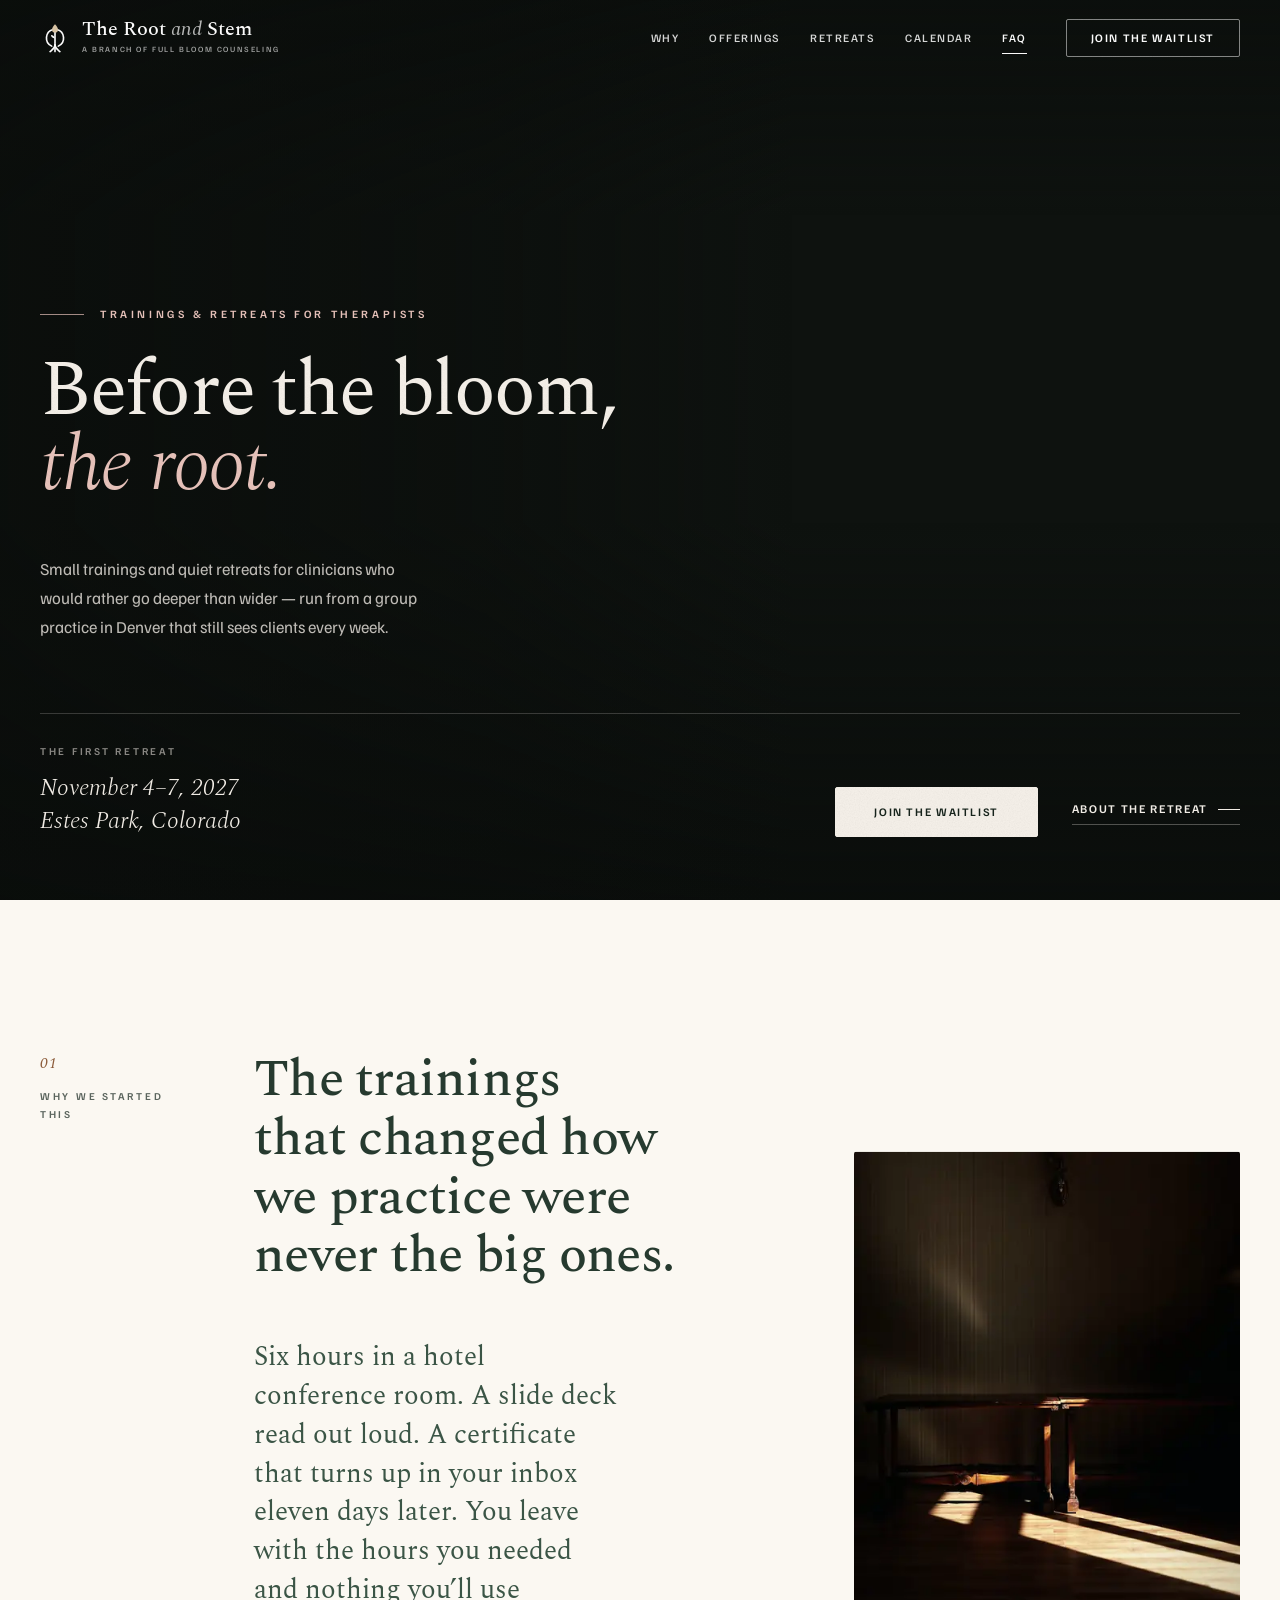
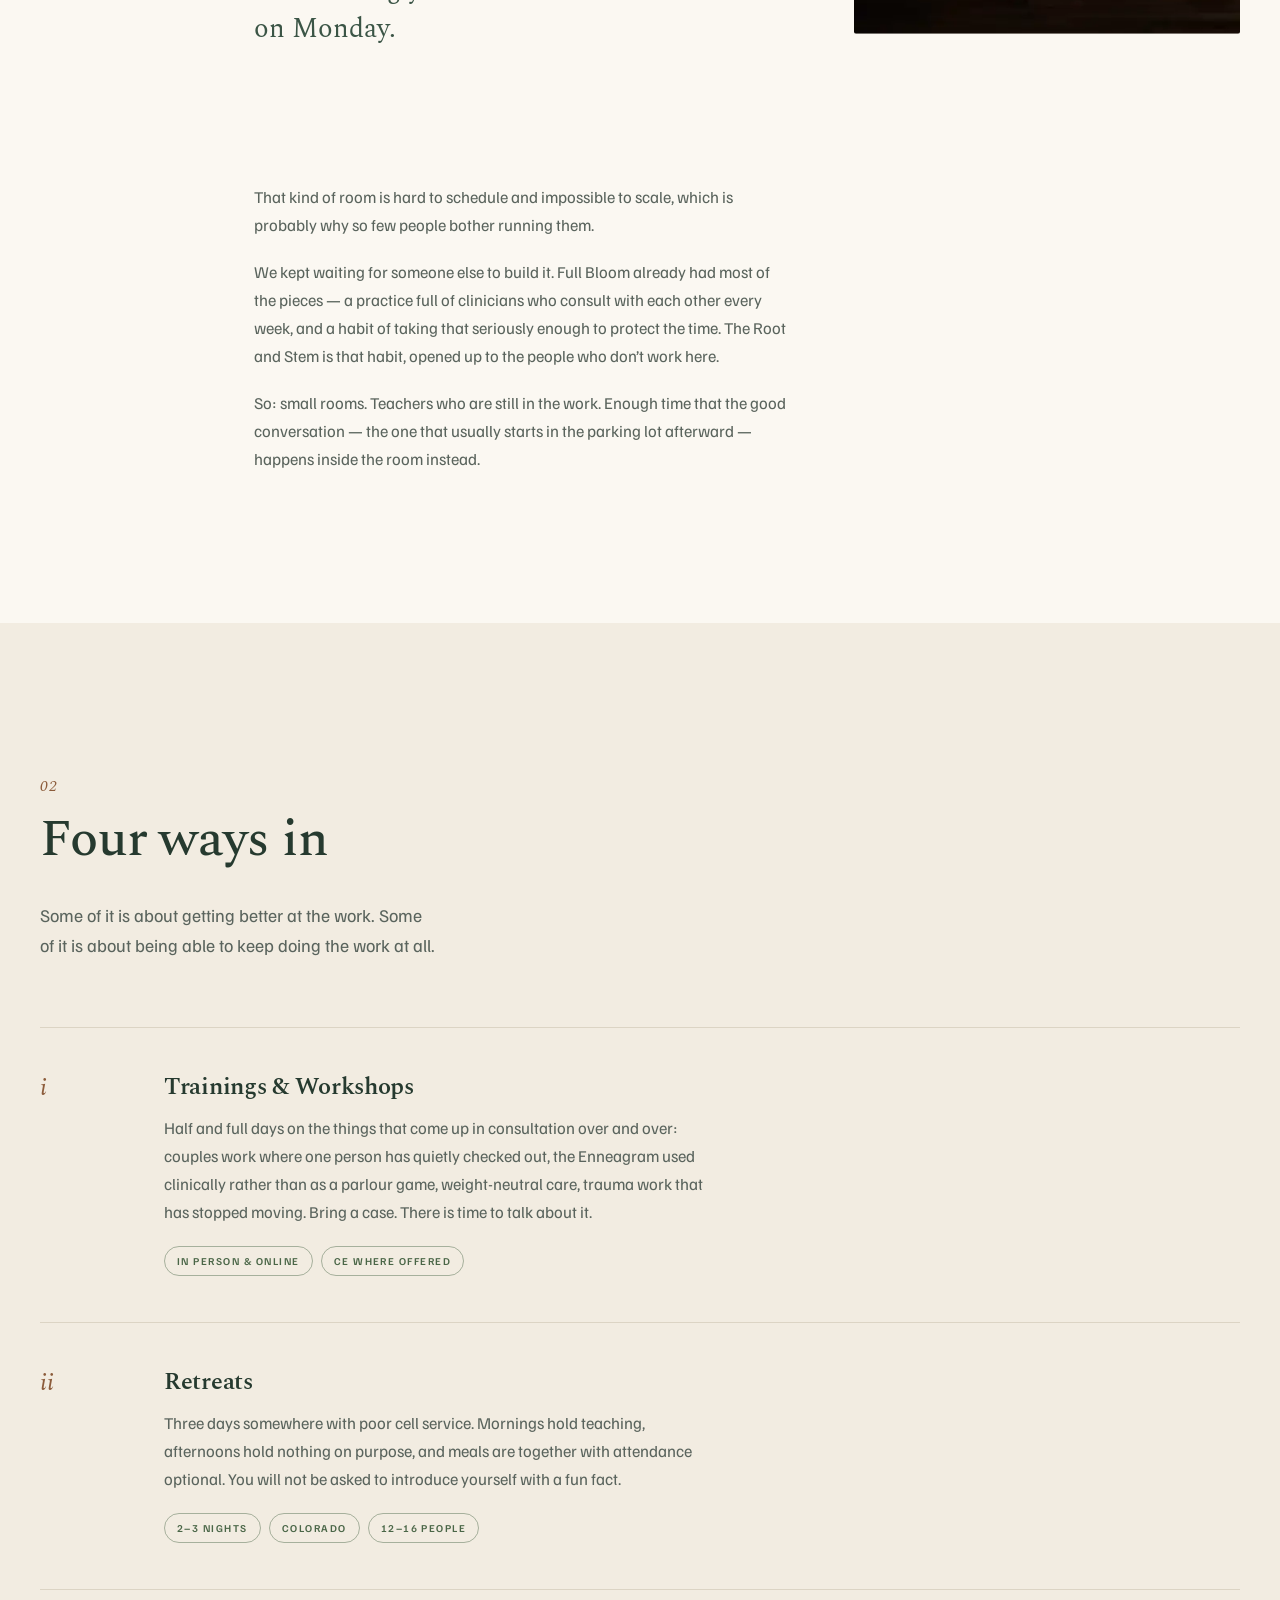
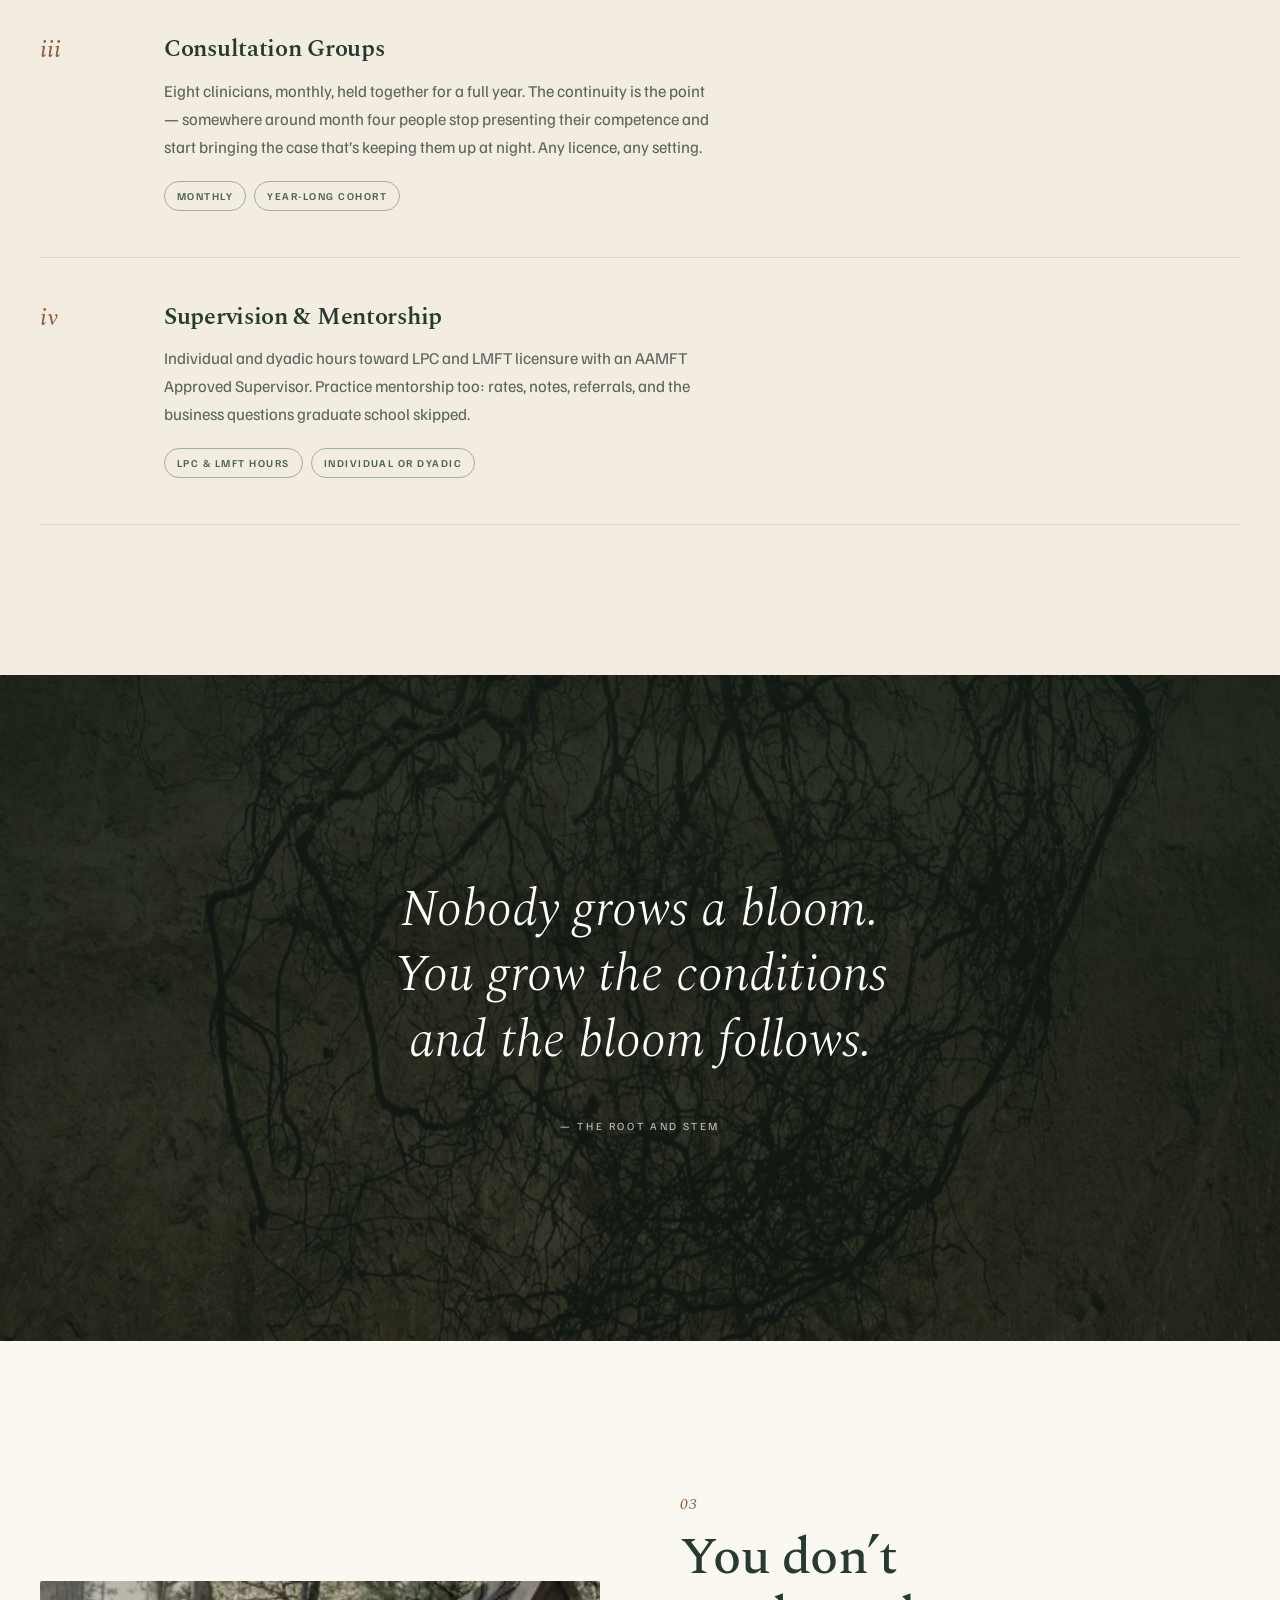
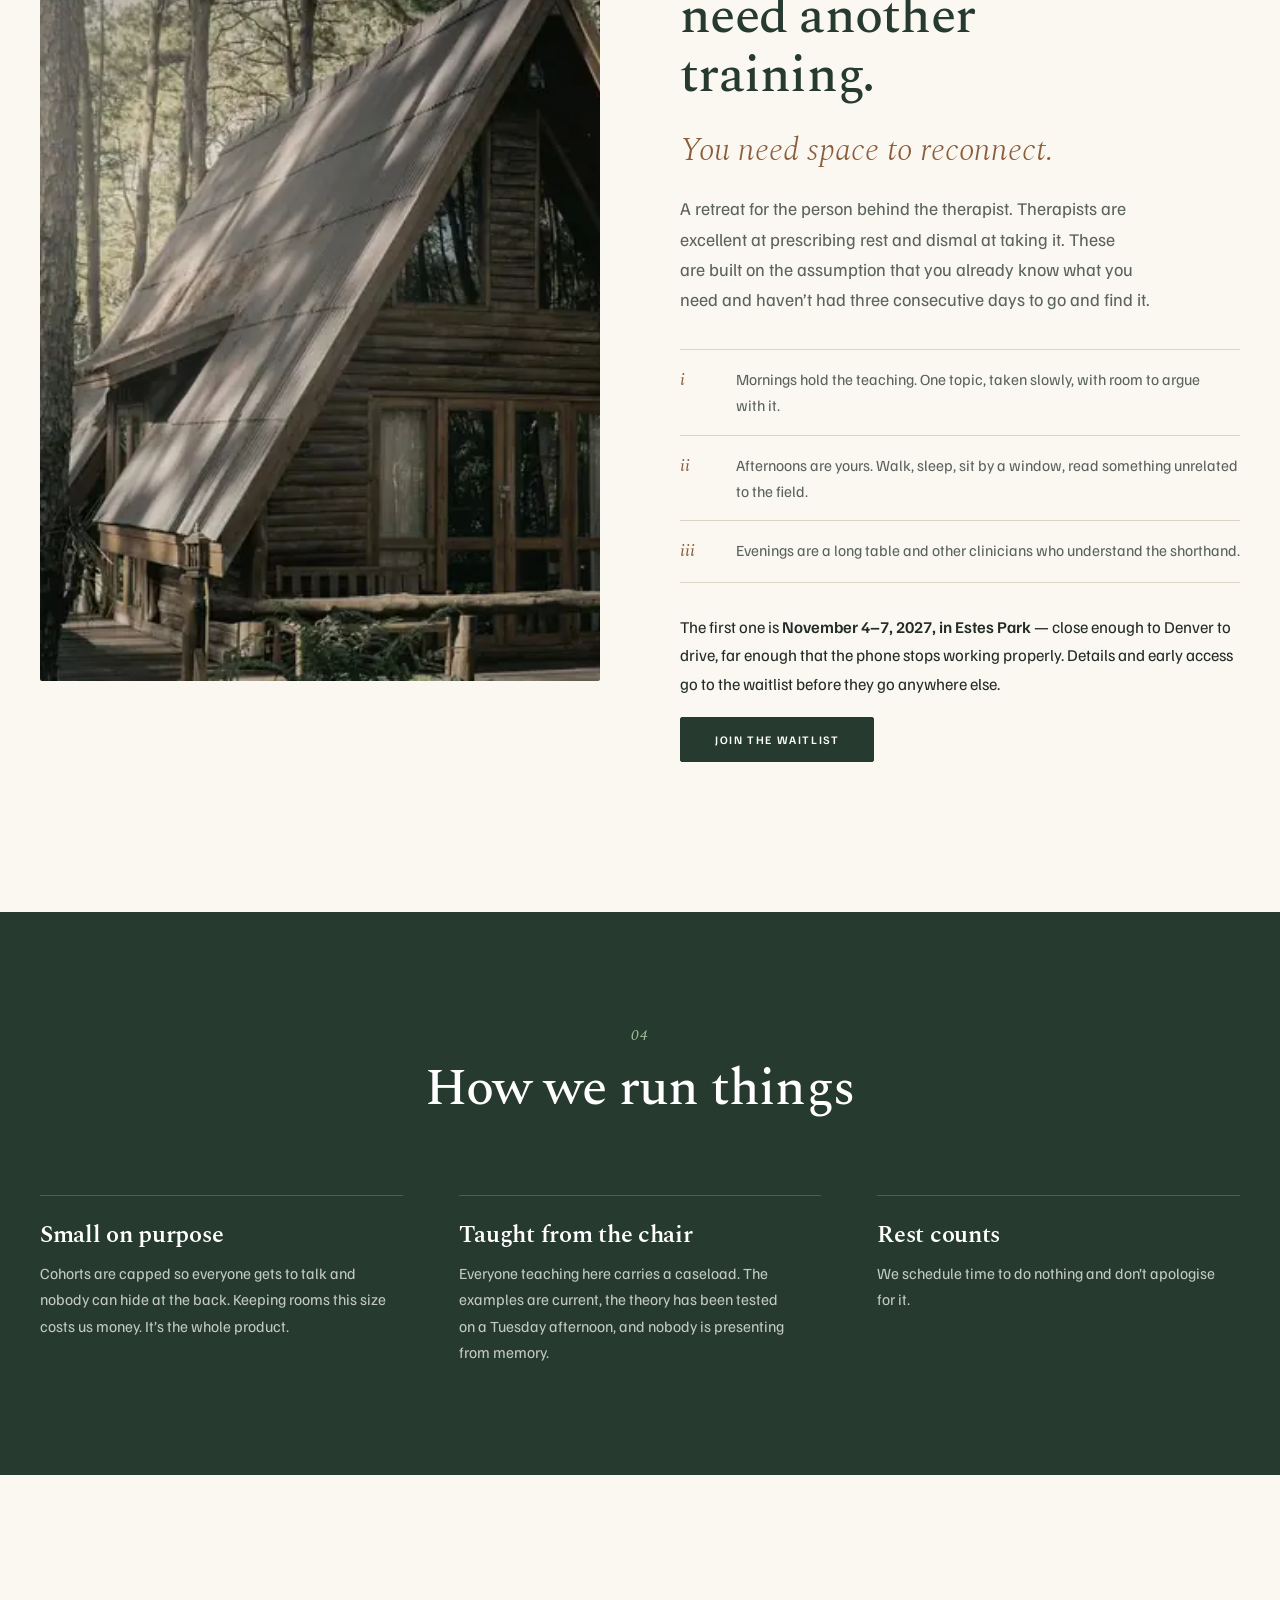
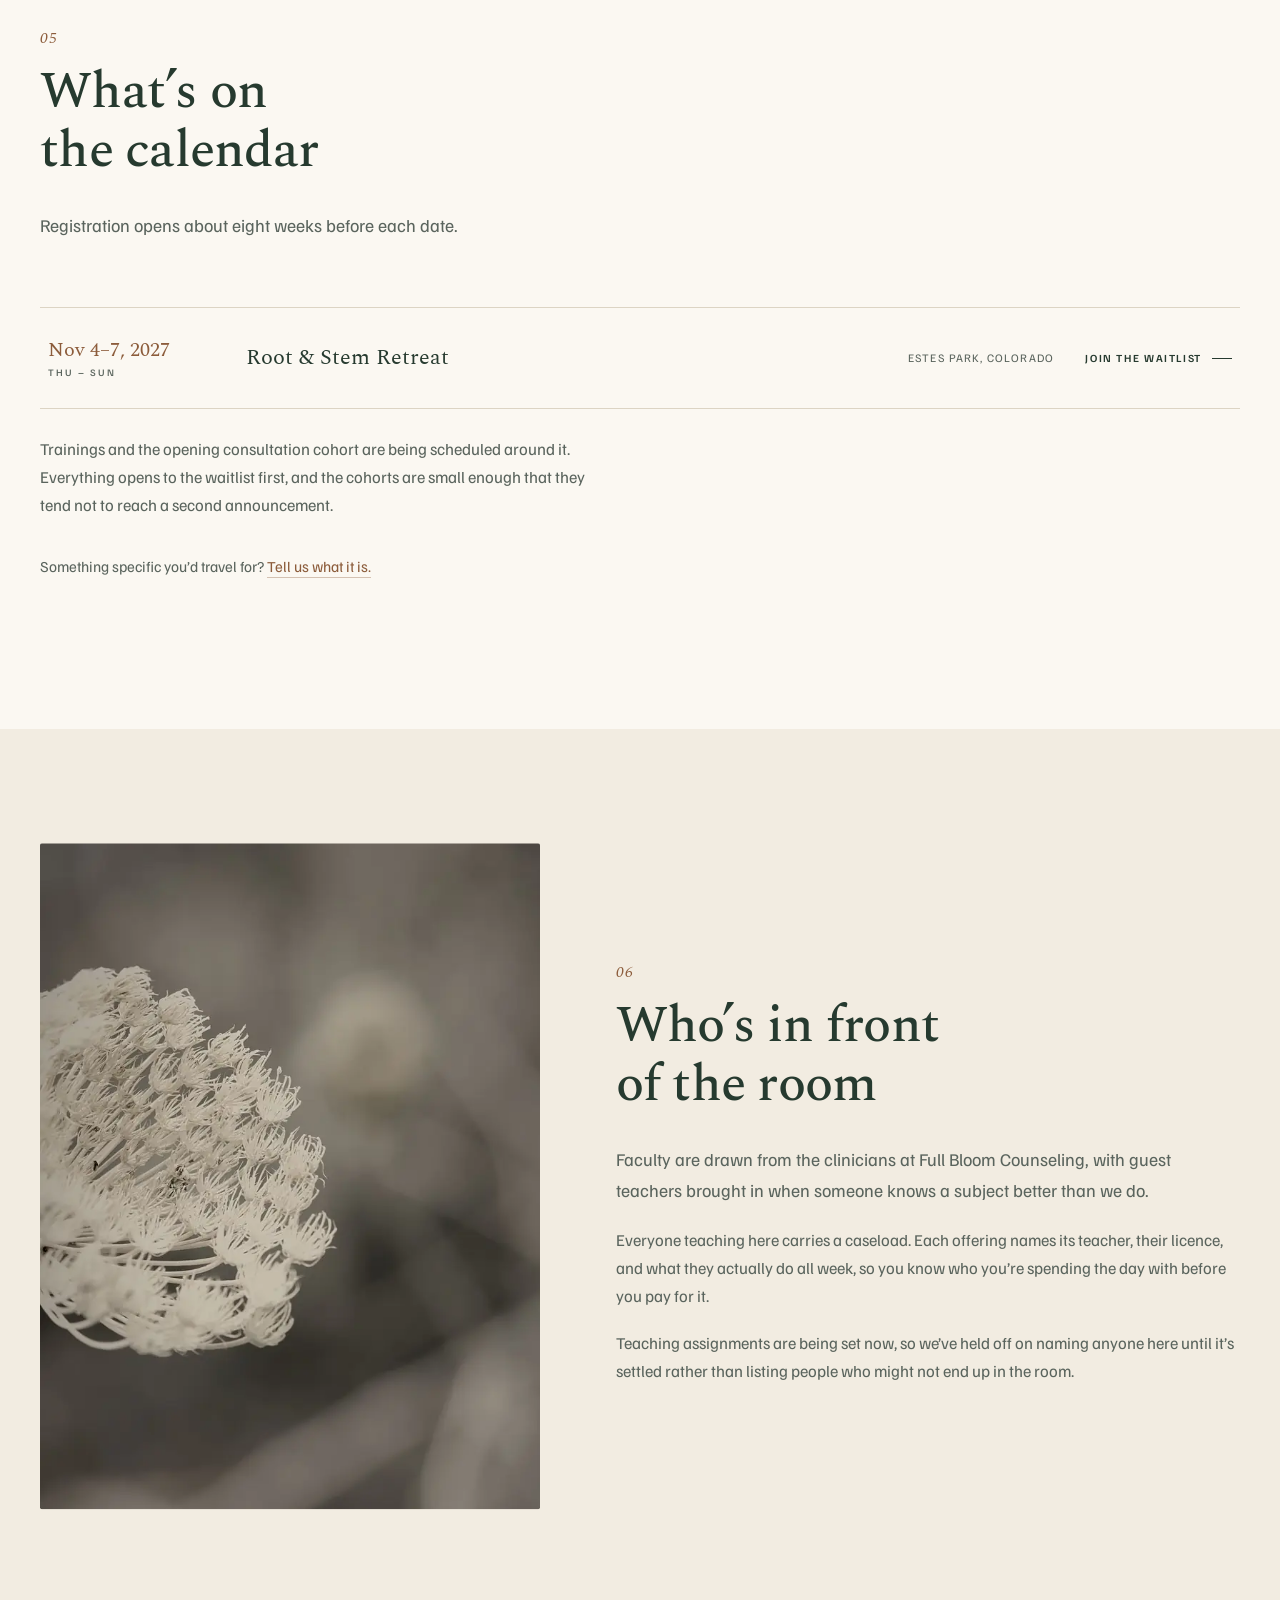
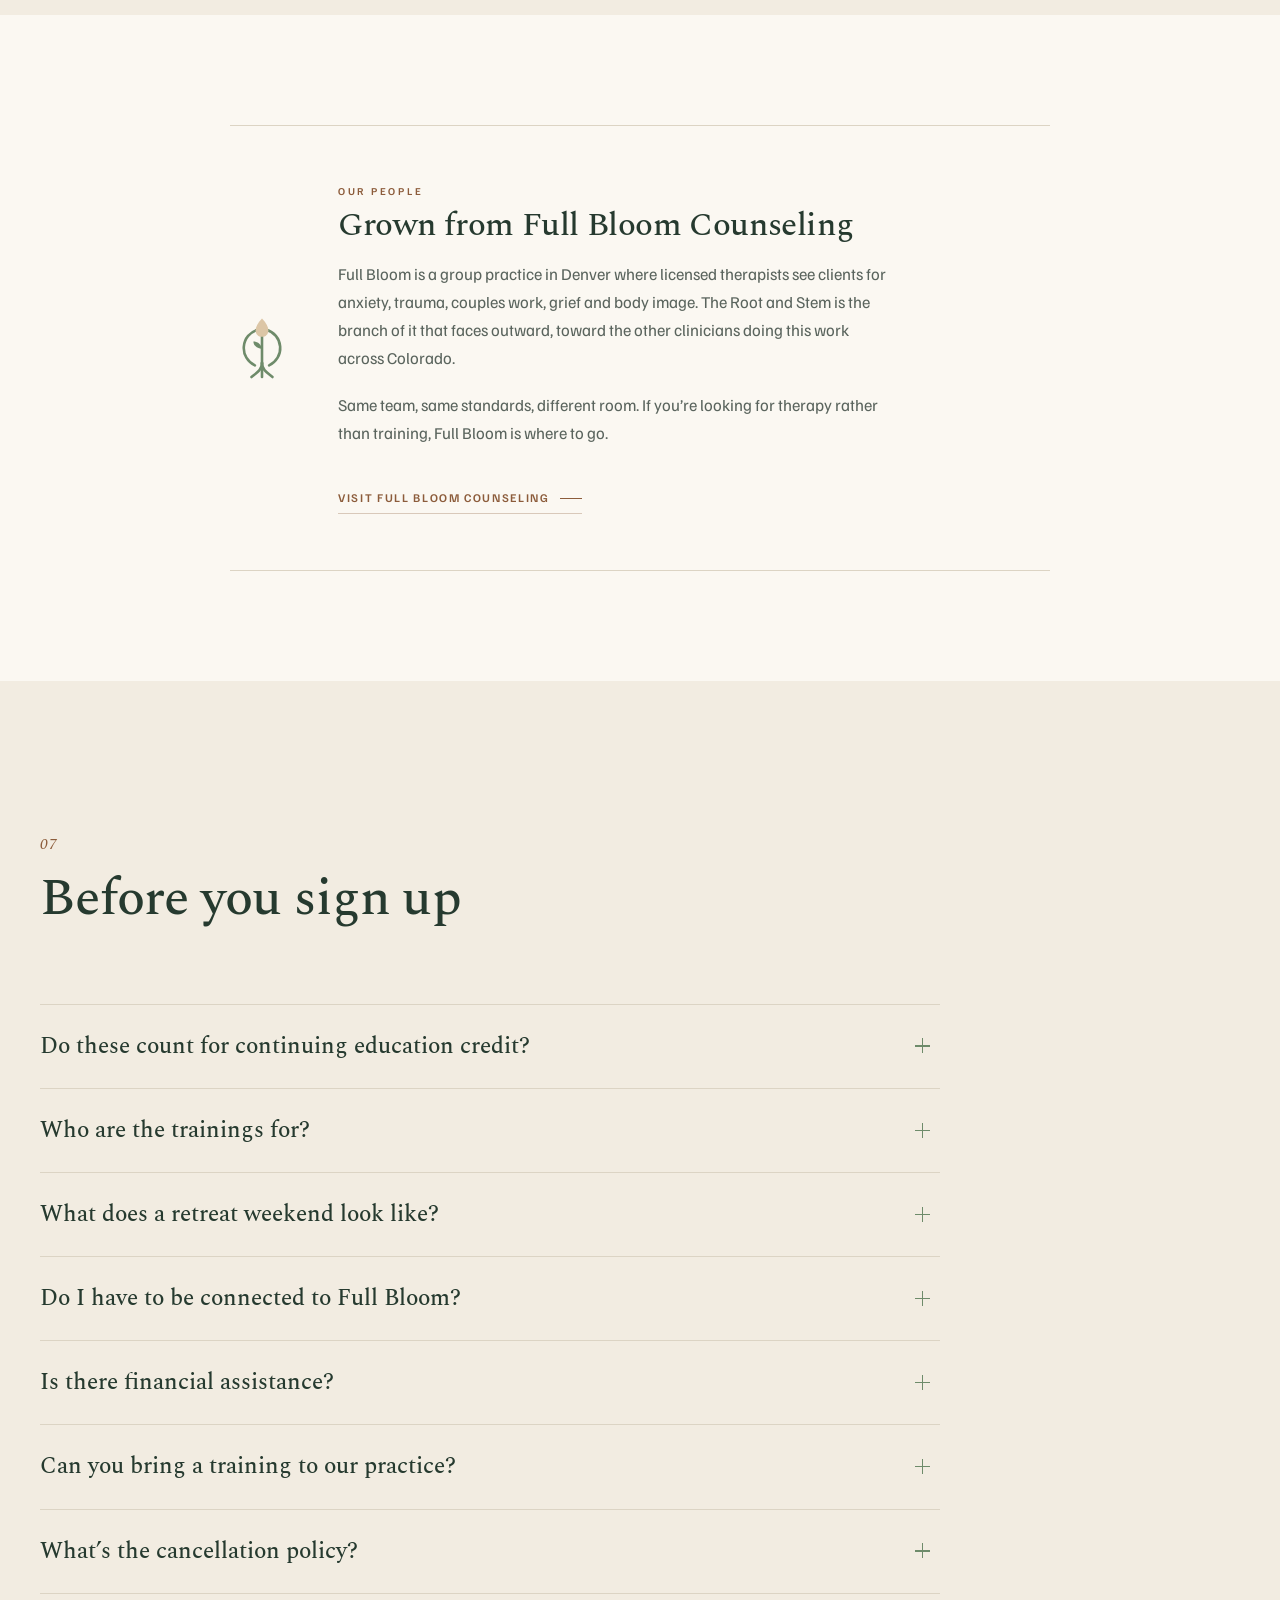
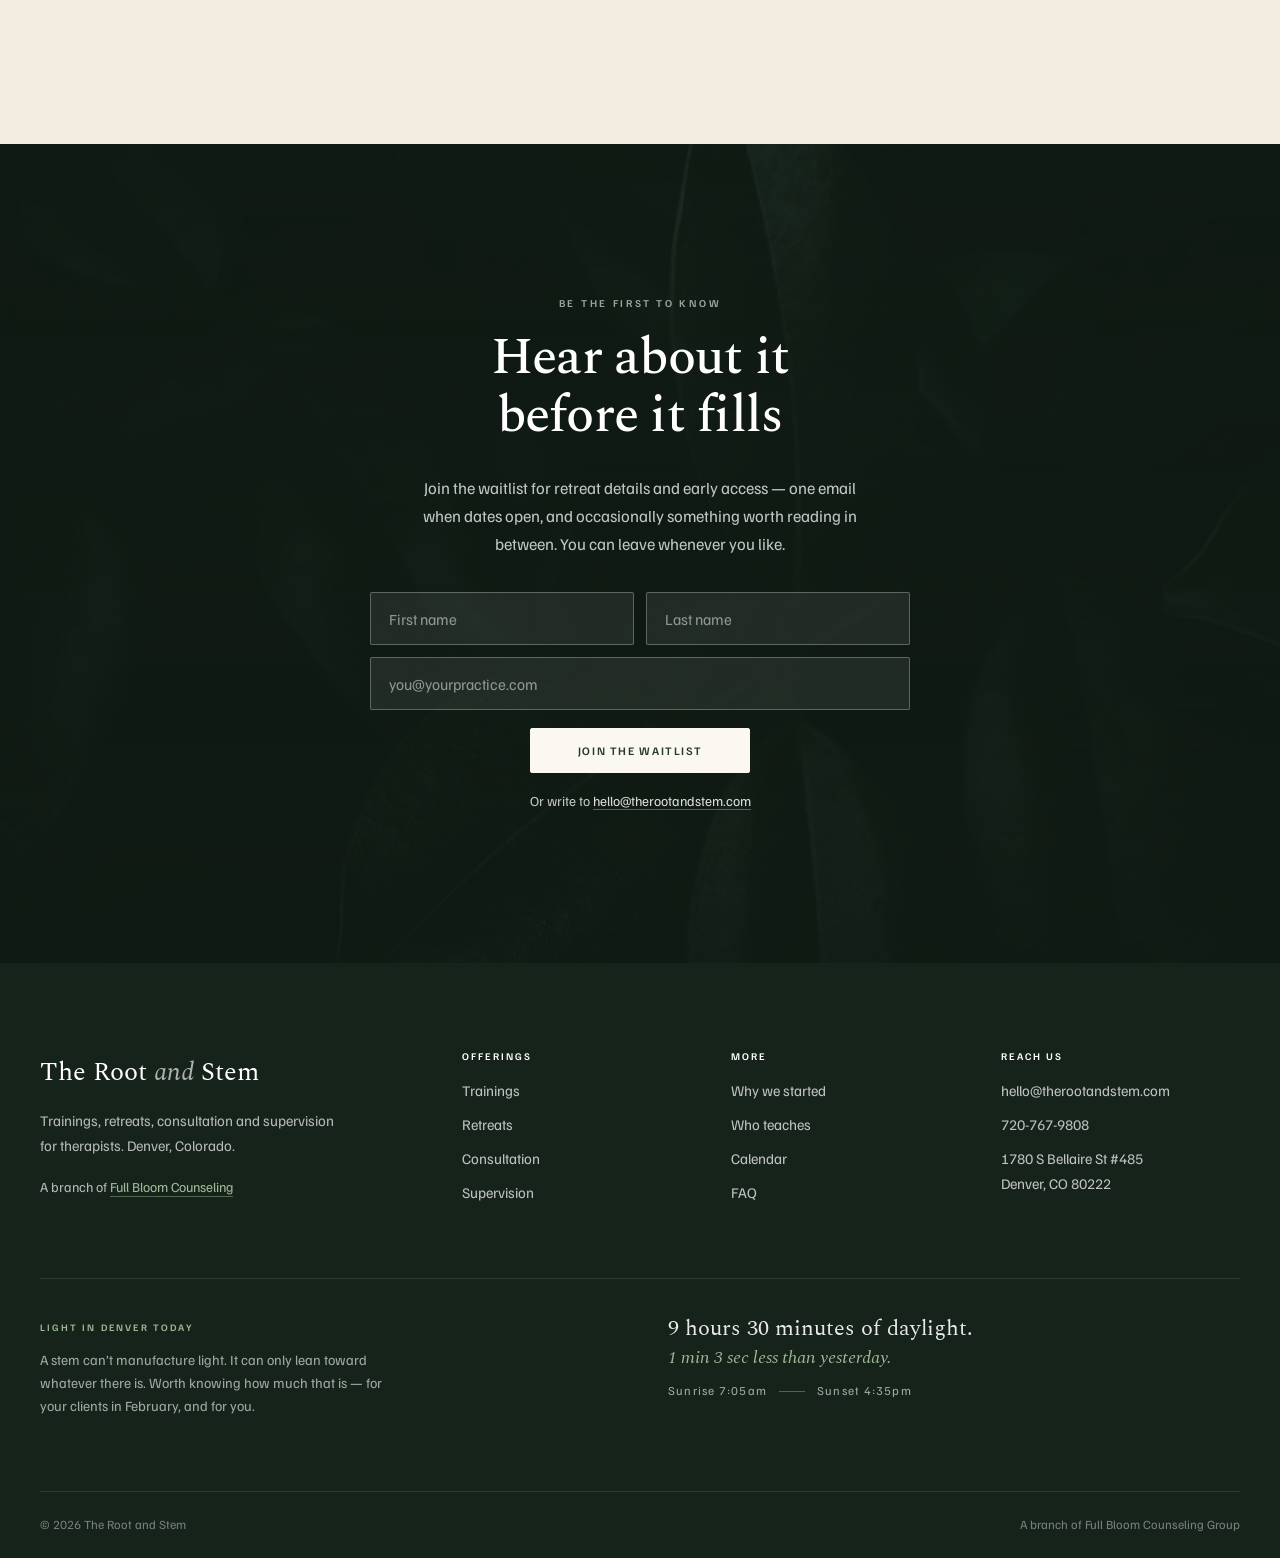
==== index.html @ 39a7238e "Hero: roses photo, editorial layout; typographic polish - New hero photograph (pink garden roses at " ====
<!DOCTYPE html>
<html lang="en">
<head>
<meta charset="utf-8">
<meta name="viewport" content="width=device-width, initial-scale=1, viewport-fit=cover">
<title>Therapist Trainings &amp; Retreats in Colorado | The Root and Stem</title>
<meta name="description" content="Small-cohort trainings, retreats, consultation and supervision for therapists. A branch of Full Bloom Counseling, Denver.">
<meta name="theme-color" content="#1A2820">
<meta name="robots" content="index,follow,max-image-preview:large">

<link rel="canonical" href="https://therootandstem.com/">
<link rel="alternate" type="text/plain" href="/llms.txt" title="Site summary for language models">
<meta name="author" content="The Root and Stem">
<meta name="geo.region" content="US-CO">
<meta name="geo.placename" content="Denver, Colorado">
<meta property="og:type" content="website">
<meta property="og:site_name" content="The Root and Stem">
<meta property="og:title" content="Therapist Trainings &amp; Retreats in Colorado | The Root and Stem">
<meta property="og:description" content="Small-cohort trainings, retreats, consultation and supervision for therapists. A branch of Full Bloom Counseling.">
<meta property="og:url" content="https://therootandstem.com/">
<meta property="og:image" content="https://therootandstem.com/images/og-card.jpg">
<meta name="twitter:card" content="summary_large_image">
<meta name="twitter:title" content="Therapist Trainings &amp; Retreats in Colorado | The Root and Stem">
<meta name="twitter:description" content="Small-cohort trainings, retreats, consultation and supervision for therapists.">
<meta name="twitter:image" content="https://therootandstem.com/images/og-card.jpg">

<link rel="icon" href="images/favicon.svg" type="image/svg+xml">
<link rel="preload" href="fonts/spectral-400-normal-latin.woff2" as="font" type="font/woff2" crossorigin>
<link rel="preload" href="fonts/familjen-400-normal-latin.woff2" as="font" type="font/woff2" crossorigin>
<link rel="preload" as="image" type="image/webp" href="images/hero-roses-1440.webp"
      imagesrcset="images/hero-roses-640.webp 640w, images/hero-roses-1024.webp 1024w, images/hero-roses-1440.webp 1440w, images/hero-roses-2000.webp 2000w"
      imagesizes="100vw" fetchpriority="high">
<link rel="stylesheet" href="css/style.css?v=13">

<script type="application/ld+json">
{
  "@context": "https://schema.org",
  "@graph": [
    {
      "@type": "EducationalOrganization",
      "@id": "https://therootandstem.com/#org",
      "name": "The Root and Stem",
      "alternateName": "The Root and Stem — a branch of Full Bloom Counseling",
      "description": "Trainings, retreats, consultation groups and clinical supervision for therapists.",
      "url": "https://therootandstem.com/",
      "email": "hello@therootandstem.com",
      "telephone": "+1-720-767-9808",
      "logo": "https://therootandstem.com/images/logo-lockup.svg",
      "image": "https://therootandstem.com/images/og-card.jpg",
      "slogan": "Before the bloom, the root.",
      "areaServed": {
        "@type": "State",
        "name": "Colorado"
      },
      "address": {
        "@type": "PostalAddress",
        "streetAddress": "1780 S Bellaire St #485",
        "addressLocality": "Denver",
        "addressRegion": "CO",
        "postalCode": "80222",
        "addressCountry": "US"
      },
      "parentOrganization": {
        "@type": "Organization",
        "name": "Full Bloom Counseling Group",
        "url": "https://fullbloomcounseling.com/"
      },
      "knowsAbout": [
        "Clinical supervision",
        "Continuing education for therapists",
        "Couples therapy training",
        "Enneagram in clinical practice",
        "Health at Every Size",
        "Trauma-informed care",
        "Therapist burnout"
      ],
      "audience": {
        "@type": "Audience",
        "audienceType": "Licensed and pre-licensed mental health clinicians"
      }
    },
    {
      "@type": "WebSite",
      "@id": "https://therootandstem.com/#site",
      "url": "https://therootandstem.com/",
      "name": "The Root and Stem",
      "publisher": {
        "@id": "https://therootandstem.com/#org"
      },
      "inLanguage": "en-US"
    },
    {
      "@type": "WebPage",
      "@id": "https://therootandstem.com/#page",
      "url": "https://therootandstem.com/",
      "name": "Therapist Trainings & Retreats in Colorado | The Root and Stem",
      "isPartOf": {
        "@id": "https://therootandstem.com/#site"
      },
      "about": {
        "@id": "https://therootandstem.com/#org"
      },
      "primaryImageOfPage": "https://therootandstem.com/images/og-card.jpg",
      "inLanguage": "en-US"
    },
    {
      "@type": "Event",
      "@id": "https://therootandstem.com/#retreat-2027-11",
      "name": "Root & Stem Retreat",
      "description": "A retreat for the person behind the therapist. Mornings hold teaching, afternoons are unscheduled, meals are together.",
      "startDate": "2027-11-04",
      "endDate": "2027-11-07",
      "eventStatus": "https://schema.org/EventScheduled",
      "eventAttendanceMode": "https://schema.org/OfflineEventAttendanceMode",
      "location": {
        "@type": "Place",
        "name": "Estes Park, Colorado",
        "address": {
          "@type": "PostalAddress",
          "addressLocality": "Estes Park",
          "addressRegion": "CO",
          "addressCountry": "US"
        }
      },
      "image": "https://therootandstem.com/images/og-card.jpg",
      "organizer": {
        "@id": "https://therootandstem.com/#org"
      }
    },
    {
      "@type": "FAQPage",
      "@id": "https://therootandstem.com/#faq",
      "mainEntity": [
        {
          "@type": "Question",
          "name": "Do these count for continuing education credit?",
          "acceptedAnswer": {
            "@type": "Answer",
            "text": "CE approval is in progress. Once it's confirmed, the hours and the approving body will be listed on each training that carries credit — and on the ones that don't, we'll say so. Retreats are built around rest rather than contact hours, so most of those won't carry CE. We'd rather be plain about it than stretch a definition to make a weekend sound deductible."
          }
        },
        {
          "@type": "Question",
          "name": "Who are the trainings for?",
          "acceptedAnswer": {
            "@type": "Answer",
            "text": "Licensed therapists, pre-licensed clinicians accruing hours, and graduate students in a clinical programme. A few offerings are aimed at a narrower group — supervisors, practice owners, clinicians already trained in a particular modality — and those say so at the top. If you're unsure, email and describe your setting."
          }
        },
        {
          "@type": "Question",
          "name": "What does a retreat weekend look like?",
          "acceptedAnswer": {
            "@type": "Answer",
            "text": "You arrive Friday afternoon and settle in. Saturday and Sunday mornings hold three hours of teaching. Afternoons are unscheduled. Meals are together and optional. You leave Monday morning."
          }
        },
        {
          "@type": "Question",
          "name": "Do I have to be connected to Full Bloom?",
          "acceptedAnswer": {
            "@type": "Answer",
            "text": "No. Most people who come through are from other practices, agencies, hospital systems or solo work. Full Bloom clinicians are in the room too, which tends to make the case discussion better rather than more insular."
          }
        },
        {
          "@type": "Question",
          "name": "Is there financial assistance?",
          "acceptedAnswer": {
            "@type": "Answer",
            "text": "Two seats in every cohort are held at a reduced rate for clinicians in their first few years, or working in community mental health, or in a stretch of year where the full fee isn't happening. There's no application and no essay. You email and ask, and we say yes until the seats are gone."
          }
        },
        {
          "@type": "Question",
          "name": "Can you bring a training to our practice?",
          "acceptedAnswer": {
            "@type": "Answer",
            "text": "Yes. We run private trainings for group practices, agencies and clinical teams, at your site or ours. Tell us the size of your team, what you keep running into, and roughly what you have to work with."
          }
        },
        {
          "@type": "Question",
          "name": "What's the cancellation policy?",
          "acceptedAnswer": {
            "@type": "Answer",
            "text": "Full refund up to 30 days before. Half up to 14 days. After that it becomes credit toward a future offering. Illness, a family emergency, a client crisis you can't hand off — those get handled case by case, and we have never been rigid about it."
          }
        }
      ]
    },
    {
      "@type": "ItemList",
      "@id": "https://therootandstem.com/#offerings",
      "name": "What The Root and Stem offers",
      "itemListElement": [
        {
          "@type": "ListItem",
          "position": 1,
          "item": {
            "@type": "Course",
            "name": "Trainings & Workshops",
            "description": "Half and full-day clinical intensives for therapists, in person in Denver and online. CE offered where stated.",
            "provider": {
              "@id": "https://therootandstem.com/#org"
            },
            "courseMode": [
              "Onsite",
              "Online"
            ],
            "hasCourseInstance": {
              "@type": "CourseInstance",
              "courseMode": "Blended",
              "courseWorkload": "PT6H",
              "location": {
                "@type": "Place",
                "name": "Denver, Colorado"
              }
            }
          }
        },
        {
          "@type": "ListItem",
          "position": 2,
          "item": {
            "@type": "Course",
            "name": "Retreats",
            "description": "Two to three night residential retreats in Colorado for 12–16 therapists. Teaching in the mornings, unstructured afternoons.",
            "provider": {
              "@id": "https://therootandstem.com/#org"
            },
            "courseMode": "Onsite",
            "hasCourseInstance": {
              "@type": "CourseInstance",
              "courseMode": "Onsite",
              "courseWorkload": "P3D",
              "location": {
                "@type": "Place",
                "name": "Colorado"
              }
            }
          }
        },
        {
          "@type": "ListItem",
          "position": 3,
          "item": {
            "@type": "Course",
            "name": "Consultation Groups",
            "description": "Year-long monthly consultation cohorts of six to eight licensed clinicians. Any licence, any setting.",
            "provider": {
              "@id": "https://therootandstem.com/#org"
            },
            "courseMode": "Online",
            "hasCourseInstance": {
              "@type": "CourseInstance",
              "courseMode": "Online",
              "courseSchedule": {
                "@type": "Schedule",
                "repeatFrequency": "P1M",
                "duration": "P1Y"
              }
            }
          }
        },
        {
          "@type": "ListItem",
          "position": 4,
          "item": {
            "@type": "Service",
            "name": "Supervision & Mentorship",
            "description": "Individual and dyadic supervision toward LPC and LMFT licensure in Colorado with an AAMFT Approved Supervisor, plus practice mentorship.",
            "provider": {
              "@id": "https://therootandstem.com/#org"
            },
            "areaServed": {
              "@type": "State",
              "name": "Colorado"
            }
          }
        }
      ]
    }
  ]
}
</script>
</head>

<body>
<a class="skip-link" href="#main">Skip to main content</a>
<div class="grain" aria-hidden="true"></div>

<header id="header">
  <nav class="nav" aria-label="Primary">
    <a class="brand" href="#top" aria-label="The Root and Stem — home">
      <svg class="brand-mark" viewBox="0 0 64 64" aria-hidden="true">
        <g fill="none" stroke="currentColor" stroke-width="3.5" stroke-linecap="round">
          <path d="M27.72 13.73 A19 19 0 0 0 24.90 49.34"/>
          <path d="M36.28 13.73 A19 19 0 0 1 39.10 49.34"/>
          <path d="M32 16 V47"/>
          <path d="M32 47 C32 54 26.5 57 21.5 61"/>
          <path d="M32 47 C32 54 37.5 57 42.5 61"/>
          <path d="M32 47 V61"/>
        </g>
        <path class="brand-bud" d="M32 2.5 C36.4 7.2 38.4 11 38.4 14.4 C38.4 18.2 35.6 20.8 32 20.8 C28.4 20.8 25.6 18.2 25.6 14.4 C25.6 11 27.6 7.2 32 2.5 Z" fill="currentColor"/>
        <path d="M32 33 C26.2 32.2 23.4 28.8 23.4 25.4 C27.8 25.4 31.2 28.2 32 33 Z" fill="currentColor"/>
        <g class="brand-flower" aria-hidden="true">
          <ellipse cx="32" cy="7.2" rx="3.5" ry="7" transform="rotate(0 32 14)"/>
          <ellipse cx="32" cy="7.2" rx="3.5" ry="7" transform="rotate(72 32 14)"/>
          <ellipse cx="32" cy="7.2" rx="3.5" ry="7" transform="rotate(144 32 14)"/>
          <ellipse cx="32" cy="7.2" rx="3.5" ry="7" transform="rotate(216 32 14)"/>
          <ellipse cx="32" cy="7.2" rx="3.5" ry="7" transform="rotate(288 32 14)"/>
          <circle class="brand-eye" cx="32" cy="14" r="2.6"/>
        </g>
      </svg>
      <span class="brand-type">
        <span class="brand-name">The Root <em>and</em> Stem</span>
        <span class="brand-sub">A branch of Full Bloom Counseling</span>
      </span>
    </a>

    <ul class="nav-links">
      <li><a href="#why">Why</a></li>
      <li><a href="#offerings">Offerings</a></li>
      <li><a href="#retreats">Retreats</a></li>
      <li><a href="#calendar">Calendar</a></li>
      <li><a href="#faq">FAQ</a></li>
    </ul>
    <a class="btn btn-line nav-cta" href="#join">Join the waitlist</a>

    <button class="burger" type="button" aria-label="Menu" aria-expanded="false" aria-controls="drawer"><span></span></button>
  </nav>
</header>

<div class="drawer" id="drawer">
  <ul>
    <li><a href="#why">Why</a></li>
    <li><a href="#offerings">Offerings</a></li>
    <li><a href="#retreats">Retreats</a></li>
    <li><a href="#calendar">Calendar</a></li>
    <li><a href="#teaching">Who teaches</a></li>
    <li><a href="#faq">FAQ</a></li>
  </ul>
  <a class="btn btn-solid" href="#join">Join the waitlist</a>
</div>

<main id="main"><span id="top"></span>

<!-- ═══ HERO ═══ -->
<section class="hero">
  <div class="hero-media" data-parallax="0.14">
    <picture>
      <source type="image/webp" srcset="images/hero-roses-640.webp 640w, images/hero-roses-1024.webp 1024w, images/hero-roses-1440.webp 1440w, images/hero-roses-2000.webp 2000w" sizes="100vw">
      <source type="image/jpeg" srcset="images/hero-roses-640.jpg 640w, images/hero-roses-1024.jpg 1024w, images/hero-roses-1440.jpg 1440w, images/hero-roses-2000.jpg 2000w" sizes="100vw">
      <img src="images/hero-roses-2000.jpg" alt="Pale pink garden roses and closed buds on dark stems at dusk" width="2000" height="1125" fetchpriority="high" decoding="async">
    </picture>
  </div>
  <div class="hero-veil" aria-hidden="true"></div>

  <div class="hero-inner shell">
    <div class="hero-copy">
      <p class="kicker reveal-fade">Trainings &amp; retreats for therapists</p>
      <h1 class="display" data-split>Before the bloom,<br><em>the root.</em></h1>
      <p class="hero-sub reveal-fade" data-delay="1">Small trainings and quiet retreats for clinicians who would rather go deeper than wider — run from a group practice in Denver that still sees clients every week.</p>
    </div>

    <div class="hero-foot reveal-fade" data-delay="2">
      <p class="hero-when">
        <span class="label">The first retreat</span>
        <em>November 4–7, 2027</em>
        <em>Estes Park, Colorado</em>
      </p>
      <div class="hero-cta">
        <a class="btn btn-solid-light" href="#join">Join the waitlist</a>
        <a class="link-arrow link-arrow-light" href="#retreats">About the retreat<i></i></a>
      </div>
    </div>
  </div>
</section>


<!-- ═══ WHY — the long one. This is the emotional centre of the page. ═══ -->
<section class="section pad-xl" id="why">
  <div class="shell">
    <div class="editorial">
      <aside class="editorial-side">
        <span class="index">01</span>
        <span class="label">Why we started this</span>
      </aside>

      <div class="editorial-body">
        <h2 class="h-lg" data-split>The trainings that changed how we practice were never the big ones.</h2>

        <div class="prose">
          <p>Six hours in a hotel conference room. A slide deck read out loud. A certificate that turns up in your inbox eleven days later. You leave with the hours you needed and nothing you’ll use on Monday.</p>

          <p>The ones that stuck were small. Fifteen people, maybe twenty. Someone teaching who still saw clients on Thursdays, who would stop halfway through a slide and say <em>here’s where I got this wrong for about six years.</em></p>

          <p>That kind of room is hard to schedule and impossible to scale, which is probably why so few people bother running them.</p>

          <p>We kept waiting for someone else to build it. Full Bloom already had most of the pieces — a practice full of clinicians who consult with each other every week, and a habit of taking that seriously enough to protect the time. The Root and Stem is that habit, opened up to the people who don’t work here.</p>

          <p>So: small rooms. Teachers who are still in the work. Enough time that the good conversation — the one that usually starts in the parking lot afterward — happens inside the room instead.</p>
        </div>
      </div>

      <figure class="editorial-fig frame" data-parallax="-0.06">
        <picture>
      <source type="image/webp" srcset="images/room-480.webp 480w, images/room-800.webp 800w, images/room-1200.webp 1200w" sizes="(max-width:680px) 92vw, (max-width:1180px) 560px, 420px">
      <source type="image/jpeg" srcset="images/room-480.jpg 480w, images/room-800.jpg 800w, images/room-1200.jpg 1200w" sizes="(max-width:680px) 92vw, (max-width:1180px) 560px, 420px">
      <img src="images/room-1200.jpg" alt="Late afternoon light falling across the floor of an empty room" width="1200" height="1500" decoding="async">
    </picture>
      </figure>
    </div>
  </div>
</section>

<!-- ═══ OFFERINGS ═══ -->
<section class="section pad-xl bg-cream" id="offerings">
  <div class="shell">
    <header class="sec-head">
      <span class="index">02</span>
      <h2 class="h-lg" data-split>Four ways in</h2>
      <p class="sec-lead">Some of it is about getting better at the work. Some of it is about being able to keep doing the work at all.</p>
    </header>

    <ol class="offers">
      <li class="offer">
        <span class="offer-n">i</span>
        <div class="offer-body">
          <h3>Trainings &amp; Workshops</h3>
          <p>Half and full days on the things that come up in consultation over and over: couples work where one person has quietly checked out, the Enneagram used clinically rather than as a parlour game, weight-neutral care, trauma work that has stopped moving. Bring a case. There is time to talk about it.</p>
          <p class="offer-meta"><span>In person &amp; online</span><span>CE where offered</span></p>
        </div>
      </li>

      <li class="offer">
        <span class="offer-n">ii</span>
        <div class="offer-body">
          <h3>Retreats</h3>
          <p>Three days somewhere with poor cell service. Mornings hold teaching, afternoons hold nothing on purpose, and meals are together with attendance optional. You will not be asked to introduce yourself with a fun fact.</p>
          <p class="offer-meta"><span>2–3 nights</span><span>Colorado</span><span>12–16 people</span></p>
        </div>
      </li>

      <li class="offer">
        <span class="offer-n">iii</span>
        <div class="offer-body">
          <h3>Consultation Groups</h3>
          <p>Eight clinicians, monthly, held together for a full year. The continuity is the point — somewhere around month four people stop presenting their competence and start bringing the case that’s keeping them up at night. Any licence, any setting.</p>
          <p class="offer-meta"><span>Monthly</span><span>Year-long cohort</span></p>
        </div>
      </li>

      <li class="offer">
        <span class="offer-n">iv</span>
        <div class="offer-body">
          <h3>Supervision &amp; Mentorship</h3>
          <p>Individual and dyadic hours toward LPC and LMFT licensure with an AAMFT Approved Supervisor. Practice mentorship too: rates, notes, referrals, and the business questions graduate school skipped.</p>
          <p class="offer-meta"><span>LPC &amp; LMFT hours</span><span>Individual or dyadic</span></p>
        </div>
      </li>
    </ol>
  </div>
</section>

<!-- ═══ ROOTS INTERLUDE — full bleed ═══ -->
<section class="interlude">
  <div class="interlude-media" data-parallax="0.12">
    <picture>
      <source type="image/webp" srcset="images/roots-640.webp 640w, images/roots-1024.webp 1024w, images/roots-1400.webp 1400w" sizes="100vw">
      <source type="image/jpeg" srcset="images/roots-640.jpg 640w, images/roots-1024.jpg 1024w, images/roots-1400.jpg 1400w" sizes="100vw">
      <img src="images/roots-1400.jpg" alt="A tree&#39;s root system exposed in a cut bank of soil" width="1400" height="1050" loading="lazy" decoding="async">
    </picture>
  </div>
  <div class="interlude-inner shell">
    <blockquote data-split>Nobody grows a bloom. You grow the conditions and the bloom follows.</blockquote>
    <cite>— The Root and Stem</cite>
  </div>
</section>

<!-- ═══ RETREATS ═══ -->
<section class="section pad-xl" id="retreats">
  <div class="shell">
    <div class="split-feature">
      <figure class="frame frame-tall" data-parallax="-0.05">
        <picture>
      <source type="image/webp" srcset="images/cabin-640.webp 640w, images/cabin-1024.webp 1024w, images/cabin-1500.webp 1500w" sizes="(max-width:940px) 92vw, 620px">
      <source type="image/jpeg" srcset="images/cabin-640.jpg 640w, images/cabin-1024.jpg 1024w, images/cabin-1500.jpg 1500w" sizes="(max-width:940px) 92vw, 620px">
      <img src="images/cabin-1500.jpg" alt="A timber lodge among tall trees" width="1500" height="1000" loading="lazy" decoding="async">
    </picture>
      </figure>

      <div class="split-feature-body">
        <span class="index">03</span>
        <h2 class="h-lg" data-split>You don’t need another training.</h2>
        <p class="retreat-turn">You need space to reconnect.</p>
        <p class="sec-lead">A retreat for the person behind the therapist. Therapists are excellent at prescribing rest and dismal at taking it. These are built on the assumption that you already know what you need and haven’t had three consecutive days to go and find it.</p>

        <ol class="beats">
          <li><span>i</span><p>Mornings hold the teaching. One topic, taken slowly, with room to argue with it.</p></li>
          <li><span>ii</span><p>Afternoons are yours. Walk, sleep, sit by a window, read something unrelated to the field.</p></li>
          <li><span>iii</span><p>Evenings are a long table and other clinicians who understand the shorthand.</p></li>
        </ol>

        <p>The first one is <strong>November 4–7, 2027, in Estes Park</strong> — close enough to Denver to drive, far enough that the phone stops working properly. Details and early access go to the waitlist before they go anywhere else.</p>

        <a class="btn btn-solid" href="#join">Join the waitlist</a>
      </div>
    </div>
  </div>
</section>

<!-- ═══ COMMITMENTS ═══ -->
<section class="section pad-lg bg-forest" id="commitments">
  <div class="shell">
    <header class="sec-head sec-head-center">
      <span class="index index-light">04</span>
      <h2 class="h-lg" data-split>How we run things</h2>
    </header>

    <div class="tenets">
      <div class="tenet">
        <h3>Small on purpose</h3>
        <p>Cohorts are capped so everyone gets to talk and nobody can hide at the back. Keeping rooms this size costs us money. It’s the whole product.</p>
      </div>
      <div class="tenet">
        <h3>Taught from the chair</h3>
        <p>Everyone teaching here carries a caseload. The examples are current, the theory has been tested on a Tuesday afternoon, and nobody is presenting from memory.</p>
      </div>
      <div class="tenet">
        <h3>Rest counts</h3>
        <p>We schedule time to do nothing and don’t apologise for it.</p>
      </div>
    </div>
  </div>
</section>

<!-- ═══ CALENDAR ═══ -->
<section class="section pad-xl" id="calendar">
  <div class="shell">
    <header class="sec-head">
      <span class="index">05</span>
      <h2 class="h-lg" data-split>What’s on the calendar</h2>
      <p class="sec-lead">Registration opens about eight weeks before each date.</p>
    </header>

    <ul class="agenda">
      <li class="agenda-row">
        <span class="agenda-date">Nov 4–7, 2027<b>THU – SUN</b></span>
        <span class="agenda-title">Root &amp; Stem Retreat</span>
        <span class="agenda-meta">Estes Park, Colorado</span>
        <a class="agenda-link" href="#join">Join the waitlist<i></i></a>
      </li>
    </ul>
    <p class="agenda-later">Trainings and the opening consultation cohort are being scheduled around it. Everything opens to the waitlist first, and the cohorts are small enough that they tend not to reach a second announcement.</p>

    <p class="agenda-note">Something specific you’d travel for? <a href="mailto:hello@therootandstem.com">Tell us what it is.</a></p>
  </div>
</section>

<!-- ═══ WHO TEACHES ═══ -->
<section class="section pad-lg bg-cream" id="teaching">
  <div class="shell">
    <div class="teach">
      <figure class="frame frame-sq" data-parallax="-0.04">
        <picture>
      <source type="image/webp" srcset="images/seedhead-450.webp 450w, images/seedhead-700.webp 700w, images/seedhead-900.webp 900w" sizes="(max-width:940px) 92vw, 520px">
      <source type="image/jpeg" srcset="images/seedhead-450.jpg 450w, images/seedhead-700.jpg 700w, images/seedhead-900.jpg 900w" sizes="(max-width:940px) 92vw, 520px">
      <img src="images/seedhead-900.jpg" alt="A dried seed head still standing on its stem" width="900" height="1260" loading="lazy" decoding="async">
    </picture>
      </figure>
      <div>
        <span class="index">06</span>
        <h2 class="h-lg" data-split>Who’s in front of the room</h2>
        <p class="sec-lead">Faculty are drawn from the clinicians at Full Bloom Counseling, with guest teachers brought in when someone knows a subject better than we do.</p>
        <p>Everyone teaching here carries a caseload. Each offering names its teacher, their licence, and what they actually do all week, so you know who you’re spending the day with before you pay for it.</p>
        <p>Teaching assignments are being set now, so we’ve held off on naming anyone here until it’s settled rather than listing people who might not end up in the room.</p>
      </div>
    </div>
  </div>
</section>

<!-- ═══ FULL BLOOM ═══ -->
<section class="section pad-lg" id="fullbloom">
  <div class="shell shell-narrow">
    <div class="kin">
      <svg class="kin-mark" viewBox="0 0 64 64" aria-hidden="true">
        <g fill="none" stroke="currentColor" stroke-width="2.6" stroke-linecap="round">
          <path d="M27.72 13.73 A19 19 0 0 0 24.90 49.34"/>
          <path d="M36.28 13.73 A19 19 0 0 1 39.10 49.34"/>
          <path d="M32 16 V47"/>
          <path d="M32 47 C32 54 26.5 57 21.5 61"/>
          <path d="M32 47 C32 54 37.5 57 42.5 61"/>
          <path d="M32 47 V61"/>
        </g>
        <path class="brand-bud" d="M32 2.5 C36.4 7.2 38.4 11 38.4 14.4 C38.4 18.2 35.6 20.8 32 20.8 C28.4 20.8 25.6 18.2 25.6 14.4 C25.6 11 27.6 7.2 32 2.5 Z" fill="currentColor"/>
        <path d="M32 33 C26.2 32.2 23.4 28.8 23.4 25.4 C27.8 25.4 31.2 28.2 32 33 Z" fill="currentColor"/>
        <g class="brand-flower" aria-hidden="true">
          <ellipse cx="32" cy="7.2" rx="3.5" ry="7" transform="rotate(0 32 14)"/>
          <ellipse cx="32" cy="7.2" rx="3.5" ry="7" transform="rotate(72 32 14)"/>
          <ellipse cx="32" cy="7.2" rx="3.5" ry="7" transform="rotate(144 32 14)"/>
          <ellipse cx="32" cy="7.2" rx="3.5" ry="7" transform="rotate(216 32 14)"/>
          <ellipse cx="32" cy="7.2" rx="3.5" ry="7" transform="rotate(288 32 14)"/>
          <circle class="brand-eye" cx="32" cy="14" r="2.6"/>
        </g>
      </svg>
      <div>
        <span class="label">Our people</span>
        <h2 class="h-md">Grown from Full Bloom Counseling</h2>
        <p>Full Bloom is a group practice in Denver where licensed therapists see clients for anxiety, trauma, couples work, grief and body image. The Root and Stem is the branch of it that faces outward, toward the other clinicians doing this work across Colorado.</p>
        <p>Same team, same standards, different room. If you’re looking for therapy rather than training, Full Bloom is where to go.</p>
        <a class="link-arrow" href="https://fullbloomcounseling.com/" target="_blank" rel="noopener">Visit Full Bloom Counseling<i></i></a>
      </div>
    </div>
  </div>
</section>

<!-- ═══ FAQ ═══ -->
<section class="section pad-xl bg-cream" id="faq">
  <div class="shell">
    <header class="sec-head">
      <span class="index">07</span>
      <h2 class="h-lg" data-split>Before you sign up</h2>
    </header>

    <div class="faq">
      <details>
        <summary>Do these count for continuing education credit?</summary>
        <div class="faq-a"><p>CE approval is in progress. Once it’s confirmed, the hours and the approving body will be listed on each training that carries credit — and on the ones that don’t, we’ll say so. Retreats are built around rest rather than contact hours, so most of those won’t carry CE. We’d rather be plain about it than stretch a definition to make a weekend sound deductible.</p></div>
      </details>
      <details>
        <summary>Who are the trainings for?</summary>
        <div class="faq-a"><p>Licensed therapists, pre-licensed clinicians accruing hours, and graduate students in a clinical programme. A few offerings are aimed at a narrower group — supervisors, practice owners, clinicians already trained in a particular modality — and those say so at the top. If you’re unsure, email and describe your setting.</p></div>
      </details>
      <details>
        <summary>What does a retreat weekend look like?</summary>
        <div class="faq-a"><p>You arrive Friday afternoon and settle in. Saturday and Sunday mornings hold three hours of teaching. Afternoons are unscheduled. Meals are together and optional. You leave Monday morning.</p></div>
      </details>
      <details>
        <summary>Do I have to be connected to Full Bloom?</summary>
        <div class="faq-a"><p>No. Most people who come through are from other practices, agencies, hospital systems or solo work. Full Bloom clinicians are in the room too, which tends to make the case discussion better rather than more insular.</p></div>
      </details>
      <details>
        <summary>Is there financial assistance?</summary>
        <div class="faq-a"><p>Two seats in every cohort are held at a reduced rate for clinicians in their first few years, or working in community mental health, or in a stretch of year where the full fee isn’t happening. There’s no application and no essay. You email and ask, and we say yes until the seats are gone.</p></div>
      </details>
      <details>
        <summary>Can you bring a training to our practice?</summary>
        <div class="faq-a"><p>Yes. We run private trainings for group practices, agencies and clinical teams, at your site or ours. Tell us the size of your team, what you keep running into, and roughly what you have to work with.</p></div>
      </details>
      <details>
        <summary>What’s the cancellation policy?</summary>
        <div class="faq-a"><p>Full refund up to 30 days before. Half up to 14 days. After that it becomes credit toward a future offering. Illness, a family emergency, a client crisis you can’t hand off — those get handled case by case, and we have never been rigid about it.</p></div>
      </details>
    </div>
  </div>
</section>

<!-- ═══ JOIN ═══ -->
<section class="section pad-xl join" id="join">
  <div class="join-media" data-parallax="0.1">
    <picture>
      <source type="image/webp" srcset="images/leaves-640.webp 640w, images/leaves-1024.webp 1024w, images/leaves-1600.webp 1600w" sizes="100vw">
      <source type="image/jpeg" srcset="images/leaves-640.jpg 640w, images/leaves-1024.jpg 1024w, images/leaves-1600.jpg 1600w" sizes="100vw">
      <img src="images/leaves-1600.jpg" alt="" width="1600" height="1000" role="presentation" loading="lazy" decoding="async">
    </picture>
  </div>
  <div class="shell join-inner">
    <span class="label label-light">Be the first to know</span>
    <h2 class="h-lg" data-split>Hear about it before it fills</h2>
    <p>Join the waitlist for retreat details and early access — one email when dates open, and occasionally something worth reading in between. You can leave whenever you like.</p>

    <!-- Posts to Kit form 9795875 ("Root and Stem — Join the list").
         main.js submits this with fetch() so the visitor stays on the page —
         Kit's own embed script isn't needed, which keeps the site free of
         third-party JS. If fetch fails, it falls back to a normal form POST. -->
    <form class="signup" action="https://app.kit.com/forms/9795875/subscriptions" method="post" novalidate>
      <label class="sr-only" for="fname">First name</label>
      <input id="fname" type="text" name="fields[first_name]" placeholder="First name" required autocomplete="given-name">
      <!-- last_name is a Kit custom field, not a built-in one. It must exist in Kit
           (Subscribers → custom fields, key "last_name") or Kit silently drops it. -->
      <label class="sr-only" for="lname">Last name</label>
      <input id="lname" type="text" name="fields[last_name]" placeholder="Last name" required autocomplete="family-name">
      <label class="sr-only" for="email">Email address</label>
      <input id="email" type="email" name="email_address" placeholder="you@yourpractice.com" required autocomplete="email">
      <button class="btn btn-solid-light" type="submit">Join the waitlist</button>
    </form>
    <p class="join-alt">Or write to <a href="mailto:hello@therootandstem.com">hello@therootandstem.com</a></p>
  </div>
</section>
</main>

<footer class="footer">
  <div class="shell">
    <div class="foot-grid">
      <div class="foot-brand">
        <span class="foot-name">The Root <em>and</em> Stem</span>
        <p>Trainings, retreats, consultation and supervision for therapists. Denver, Colorado.</p>
        <p class="foot-kin">A branch of <a href="https://fullbloomcounseling.com/" target="_blank" rel="noopener">Full Bloom Counseling</a></p>
      </div>
      <div>
        <h4>Offerings</h4>
        <ul>
          <li><a href="#offerings">Trainings</a></li>
          <li><a href="#retreats">Retreats</a></li>
          <li><a href="#offerings">Consultation</a></li>
          <li><a href="#offerings">Supervision</a></li>
        </ul>
      </div>
      <div>
        <h4>More</h4>
        <ul>
          <li><a href="#why">Why we started</a></li>
          <li><a href="#teaching">Who teaches</a></li>
          <li><a href="#calendar">Calendar</a></li>
          <li><a href="#faq">FAQ</a></li>
        </ul>
      </div>
      <div>
        <h4>Reach us</h4>
        <ul>
          <li><a href="mailto:hello@therootandstem.com">hello@therootandstem.com</a></li>
          <li><a href="tel:7207679808">720-767-9808</a></li>
          <li>1780 S Bellaire St #485<br>Denver, CO 80222</li>
        </ul>
      </div>
    </div>
    <div class="daylight" id="daylight" hidden>
      <div class="daylight-head">
        <span class="daylight-label">Light in Denver today</span>
        <p class="daylight-why">A stem can’t manufacture light. It can only lean toward
          whatever there is. Worth knowing how much that is — for your clients in
          February, and for you.</p>
      </div>
      <div class="daylight-data">
        <p class="daylight-line"><span id="dl-len"></span><span id="dl-delta"></span></p>
        <p class="daylight-sun"><span id="dl-rise"></span><i></i><span id="dl-set"></span></p>
      </div>
    </div>

    <div class="foot-base">
      <span>© <span id="year">2026</span> The Root and Stem</span>
      <span>A branch of Full Bloom Counseling Group</span>
      <span class="egg-note" hidden>Took you long enough. <em>Now</em> it’s a bloom.</span>
    </div>
  </div>
</footer>

<script src="js/main.js?v=11" defer></script>
</body>
</html>
---- css/style.css ----
/* ═════════════════════════════════════════════════════════════
   The Root and Stem
   A branch of Full Bloom Counseling — shared type, earthier skin.
   ═════════════════════════════════════════════════════════════ */

@font-face{font-family:'Spectral';font-style:normal;font-weight:300;font-display:swap;src:url('../fonts/spectral-300-normal-latin.woff2') format('woff2');unicode-range:U+0000-00FF,U+0131,U+0152-0153,U+02BB-02BC,U+02C6,U+02DA,U+02DC,U+0304,U+0308,U+0329,U+2000-206F,U+2074,U+20AC,U+2122,U+2191,U+2193,U+2212,U+2215,U+FEFF,U+FFFD}
@font-face{font-family:'Spectral';font-style:normal;font-weight:300;font-display:swap;src:url('../fonts/spectral-300-normal-latinext.woff2') format('woff2');unicode-range:U+0100-02BA,U+02BD-02C5,U+02C7-02CC,U+02CE-02D7,U+02DD-02FF,U+0304,U+0308,U+0329,U+1D00-1DBF,U+1E00-1E9F,U+1EF2-1EFF,U+2020,U+20A0-20AB,U+20AD-20C0,U+2113,U+2C60-2C7F,U+A720-A7FF}
@font-face{font-family:'Spectral';font-style:italic;font-weight:300;font-display:swap;src:url('../fonts/spectral-300-italic-latin.woff2') format('woff2');unicode-range:U+0000-00FF,U+0131,U+0152-0153,U+02BB-02BC,U+02C6,U+02DA,U+02DC,U+0304,U+0308,U+0329,U+2000-206F,U+2074,U+20AC,U+2122,U+2191,U+2193,U+2212,U+2215,U+FEFF,U+FFFD}
@font-face{font-family:'Spectral';font-style:italic;font-weight:300;font-display:swap;src:url('../fonts/spectral-300-italic-latinext.woff2') format('woff2');unicode-range:U+0100-02BA,U+02BD-02C5,U+02C7-02CC,U+02CE-02D7,U+02DD-02FF,U+0304,U+0308,U+0329,U+1D00-1DBF,U+1E00-1E9F,U+1EF2-1EFF,U+2020,U+20A0-20AB,U+20AD-20C0,U+2113,U+2C60-2C7F,U+A720-A7FF}
@font-face{font-family:'Spectral';font-style:normal;font-weight:400;font-display:swap;src:url('../fonts/spectral-400-normal-latin.woff2') format('woff2');unicode-range:U+0000-00FF,U+0131,U+0152-0153,U+02BB-02BC,U+02C6,U+02DA,U+02DC,U+0304,U+0308,U+0329,U+2000-206F,U+2074,U+20AC,U+2122,U+2191,U+2193,U+2212,U+2215,U+FEFF,U+FFFD}
@font-face{font-family:'Spectral';font-style:normal;font-weight:400;font-display:swap;src:url('../fonts/spectral-400-normal-latinext.woff2') format('woff2');unicode-range:U+0100-02BA,U+02BD-02C5,U+02C7-02CC,U+02CE-02D7,U+02DD-02FF,U+0304,U+0308,U+0329,U+1D00-1DBF,U+1E00-1E9F,U+1EF2-1EFF,U+2020,U+20A0-20AB,U+20AD-20C0,U+2113,U+2C60-2C7F,U+A720-A7FF}
@font-face{font-family:'Spectral';font-style:italic;font-weight:400;font-display:swap;src:url('../fonts/spectral-400-italic-latin.woff2') format('woff2');unicode-range:U+0000-00FF,U+0131,U+0152-0153,U+02BB-02BC,U+02C6,U+02DA,U+02DC,U+0304,U+0308,U+0329,U+2000-206F,U+2074,U+20AC,U+2122,U+2191,U+2193,U+2212,U+2215,U+FEFF,U+FFFD}
@font-face{font-family:'Spectral';font-style:italic;font-weight:400;font-display:swap;src:url('../fonts/spectral-400-italic-latinext.woff2') format('woff2');unicode-range:U+0100-02BA,U+02BD-02C5,U+02C7-02CC,U+02CE-02D7,U+02DD-02FF,U+0304,U+0308,U+0329,U+1D00-1DBF,U+1E00-1E9F,U+1EF2-1EFF,U+2020,U+20A0-20AB,U+20AD-20C0,U+2113,U+2C60-2C7F,U+A720-A7FF}
@font-face{font-family:'Spectral';font-style:normal;font-weight:500;font-display:swap;src:url('../fonts/spectral-500-normal-latin.woff2') format('woff2');unicode-range:U+0000-00FF,U+0131,U+0152-0153,U+02BB-02BC,U+02C6,U+02DA,U+02DC,U+0304,U+0308,U+0329,U+2000-206F,U+2074,U+20AC,U+2122,U+2191,U+2193,U+2212,U+2215,U+FEFF,U+FFFD}
@font-face{font-family:'Spectral';font-style:normal;font-weight:500;font-display:swap;src:url('../fonts/spectral-500-normal-latinext.woff2') format('woff2');unicode-range:U+0100-02BA,U+02BD-02C5,U+02C7-02CC,U+02CE-02D7,U+02DD-02FF,U+0304,U+0308,U+0329,U+1D00-1DBF,U+1E00-1E9F,U+1EF2-1EFF,U+2020,U+20A0-20AB,U+20AD-20C0,U+2113,U+2C60-2C7F,U+A720-A7FF}
@font-face{font-family:'Spectral';font-style:normal;font-weight:600;font-display:swap;src:url('../fonts/spectral-600-normal-latin.woff2') format('woff2');unicode-range:U+0000-00FF,U+0131,U+0152-0153,U+02BB-02BC,U+02C6,U+02DA,U+02DC,U+0304,U+0308,U+0329,U+2000-206F,U+2074,U+20AC,U+2122,U+2191,U+2193,U+2212,U+2215,U+FEFF,U+FFFD}
@font-face{font-family:'Spectral';font-style:normal;font-weight:600;font-display:swap;src:url('../fonts/spectral-600-normal-latinext.woff2') format('woff2');unicode-range:U+0100-02BA,U+02BD-02C5,U+02C7-02CC,U+02CE-02D7,U+02DD-02FF,U+0304,U+0308,U+0329,U+1D00-1DBF,U+1E00-1E9F,U+1EF2-1EFF,U+2020,U+20A0-20AB,U+20AD-20C0,U+2113,U+2C60-2C7F,U+A720-A7FF}
@font-face{font-family:'Familjen Grotesk';font-style:normal;font-weight:400;font-display:swap;src:url('../fonts/familjen-400-normal-latin.woff2') format('woff2');unicode-range:U+0000-00FF,U+0131,U+0152-0153,U+02BB-02BC,U+02C6,U+02DA,U+02DC,U+0304,U+0308,U+0329,U+2000-206F,U+2074,U+20AC,U+2122,U+2191,U+2193,U+2212,U+2215,U+FEFF,U+FFFD}
@font-face{font-family:'Familjen Grotesk';font-style:normal;font-weight:400;font-display:swap;src:url('../fonts/familjen-400-normal-latinext.woff2') format('woff2');unicode-range:U+0100-02BA,U+02BD-02C5,U+02C7-02CC,U+02CE-02D7,U+02DD-02FF,U+0304,U+0308,U+0329,U+1D00-1DBF,U+1E00-1E9F,U+1EF2-1EFF,U+2020,U+20A0-20AB,U+20AD-20C0,U+2113,U+2C60-2C7F,U+A720-A7FF}
@font-face{font-family:'Familjen Grotesk';font-style:normal;font-weight:500;font-display:swap;src:url('../fonts/familjen-500-normal-latin.woff2') format('woff2');unicode-range:U+0000-00FF,U+0131,U+0152-0153,U+02BB-02BC,U+02C6,U+02DA,U+02DC,U+0304,U+0308,U+0329,U+2000-206F,U+2074,U+20AC,U+2122,U+2191,U+2193,U+2212,U+2215,U+FEFF,U+FFFD}
@font-face{font-family:'Familjen Grotesk';font-style:normal;font-weight:500;font-display:swap;src:url('../fonts/familjen-500-normal-latinext.woff2') format('woff2');unicode-range:U+0100-02BA,U+02BD-02C5,U+02C7-02CC,U+02CE-02D7,U+02DD-02FF,U+0304,U+0308,U+0329,U+1D00-1DBF,U+1E00-1E9F,U+1EF2-1EFF,U+2020,U+20A0-20AB,U+20AD-20C0,U+2113,U+2C60-2C7F,U+A720-A7FF}
@font-face{font-family:'Familjen Grotesk';font-style:normal;font-weight:600;font-display:swap;src:url('../fonts/familjen-600-normal-latin.woff2') format('woff2');unicode-range:U+0000-00FF,U+0131,U+0152-0153,U+02BB-02BC,U+02C6,U+02DA,U+02DC,U+0304,U+0308,U+0329,U+2000-206F,U+2074,U+20AC,U+2122,U+2191,U+2193,U+2212,U+2215,U+FEFF,U+FFFD}
@font-face{font-family:'Familjen Grotesk';font-style:normal;font-weight:600;font-display:swap;src:url('../fonts/familjen-600-normal-latinext.woff2') format('woff2');unicode-range:U+0100-02BA,U+02BD-02C5,U+02C7-02CC,U+02CE-02D7,U+02DD-02FF,U+0304,U+0308,U+0329,U+1D00-1DBF,U+1E00-1E9F,U+1EF2-1EFF,U+2020,U+20A0-20AB,U+20AD-20C0,U+2113,U+2C60-2C7F,U+A720-A7FF}
@font-face{font-family:'Familjen Grotesk';font-style:normal;font-weight:700;font-display:swap;src:url('../fonts/familjen-700-normal-latin.woff2') format('woff2');unicode-range:U+0000-00FF,U+0131,U+0152-0153,U+02BB-02BC,U+02C6,U+02DA,U+02DC,U+0304,U+0308,U+0329,U+2000-206F,U+2074,U+20AC,U+2122,U+2191,U+2193,U+2212,U+2215,U+FEFF,U+FFFD}
@font-face{font-family:'Familjen Grotesk';font-style:normal;font-weight:700;font-display:swap;src:url('../fonts/familjen-700-normal-latinext.woff2') format('woff2');unicode-range:U+0100-02BA,U+02BD-02C5,U+02C7-02CC,U+02CE-02D7,U+02DD-02FF,U+0304,U+0308,U+0329,U+1D00-1DBF,U+1E00-1E9F,U+1EF2-1EFF,U+2020,U+20A0-20AB,U+20AD-20C0,U+2113,U+2C60-2C7F,U+A720-A7FF}

:root{
  --paper:#FBF8F2;
  --cream:#F2ECE1;
  --cream-2:#E8E0D0;
  --forest:#263A2F;
  --forest-deep:#16231B;
  --forest-mid:#3B5546;
  --moss:#6E8B6A;
  --moss-deep:#4A6647;   /* passes 4.5:1 on cream */
  --moss-light:#9DBA95;  /* passes 4.5:1 on forest */
  --clay:#B07A55;
  --clay-dark:#8C5C3B;
  --blush:#E9C4BC;       /* the hero roses; accents on the dark hero only */
  --ink:#222B25;
  --ink-soft:#5A645D;
  --rule:#DCD4C4;

  --serif:'Spectral',Georgia,'Times New Roman',serif;
  --sans:'Familjen Grotesk',system-ui,-apple-system,'Segoe UI',sans-serif;

  --shell:1320px;
  --gut:40px;
  --nav-h:76px;

  --e-out:cubic-bezier(.16,1,.3,1);
  --e-io:cubic-bezier(.65,0,.35,1);
}

*,*::before,*::after{box-sizing:border-box;margin:0;padding:0}
html{-webkit-text-size-adjust:100%;scroll-behavior:smooth;scroll-padding-top:var(--nav-h)}
body{
  font-family:var(--sans);font-size:16.5px;line-height:1.7;color:var(--ink);
  background:var(--paper);-webkit-font-smoothing:antialiased;
  overflow-x:hidden;
}
img,svg,picture{display:block;max-width:100%}
img{height:auto}
a{color:inherit;text-decoration:none}
ul,ol{list-style:none}
button{font:inherit;color:inherit;background:none;border:0;cursor:pointer}
::selection{background:var(--moss);color:#fff}
:focus-visible{outline:2px solid var(--clay-dark);outline-offset:4px;border-radius:2px}

.sr-only{position:absolute;width:1px;height:1px;padding:0;overflow:hidden;clip:rect(0 0 0 0);white-space:nowrap;border:0}
.skip-link{position:absolute;top:-100px;left:0;z-index:9999;background:var(--forest);color:#fff;padding:12px 20px;font-size:.85rem}
.skip-link:focus{top:0}

/* ── Film grain over everything ───────────────────────────── */
/* inset:0, NOT a negative inset. A position:fixed element's containing block
   is the viewport, so it escapes body{overflow-x:hidden} entirely — inset:-120px
   hung 119px past the right edge and iOS Safari counts that as scrollable width.
   That was the sideways drag on mobile. The noise tile is stitched to repeat
   seamlessly, so animating background-position is pixel-identical to translating
   the element, and has no geometry to overflow. */
.grain{
  position:fixed;inset:0;z-index:9000;pointer-events:none;opacity:.34;
  background-image:url("data:image/svg+xml,%3Csvg xmlns='http://www.w3.org/2000/svg' width='220' height='220'%3E%3Cfilter id='n'%3E%3CfeTurbulence type='fractalNoise' baseFrequency='.82' numOctaves='3' stitchTiles='stitch'/%3E%3CfeColorMatrix type='saturate' values='0'/%3E%3C/filter%3E%3Crect width='220' height='220' filter='url(%23n)' opacity='.42'/%3E%3C/svg%3E");
  mix-blend-mode:multiply;
  animation:grainshift 700ms steps(2) infinite;
}
@keyframes grainshift{
  0%{background-position:0 0}25%{background-position:-6px 4px}
  50%{background-position:4px -6px}75%{background-position:-4px -3px}100%{background-position:0 0}
}

/* ── Layout ───────────────────────────────────────────────── */
.shell{max-width:var(--shell);margin:0 auto;padding:0 var(--gut)}
.shell-narrow{max-width:900px}
.section{position:relative}
.pad-lg{padding:110px 0}
.pad-xl{padding:150px 0}
.bg-cream{background:var(--cream)}
.bg-forest{background:var(--forest);color:rgba(255,255,255,.82)}
.bg-forest h2,.bg-forest h3{color:#fff}

/* ── Type ─────────────────────────────────────────────────── */
h1,h2,h3,h4{font-family:var(--serif);font-weight:500;line-height:1.08;color:var(--forest);letter-spacing:-.012em}
/* No one-word last lines in headings; no orphans in body copy. */
h1,h2,h3,h4,blockquote,.sec-lead,.retreat-turn{text-wrap:balance}
p{text-wrap:pretty}
.display{font-size:clamp(2.7rem,7.6vw,6.6rem);font-weight:400;line-height:1.02;letter-spacing:-.018em}
.display em{font-style:italic;font-weight:300}
.h-lg{font-size:clamp(1.85rem,4.1vw,3.3rem);line-height:1.12;letter-spacing:-.014em}
.h-md{font-size:clamp(1.5rem,2.6vw,2.1rem)}
h3{font-size:clamp(1.25rem,1.9vw,1.6rem);font-weight:600}
p{margin-bottom:1.15em}
p:last-child{margin-bottom:0}
em{font-style:italic}
strong{font-weight:600}

.kicker,.label{
  font-family:var(--sans);font-size:.66rem;font-weight:600;
  letter-spacing:.26em;text-transform:uppercase;color:var(--clay-dark);display:block
}
.label-light{color:rgba(255,255,255,.6)}
.index{
  font-family:var(--serif);font-size:1rem;font-style:italic;color:var(--clay-dark);
  display:block;margin-bottom:10px;letter-spacing:.06em
}
.index-light{color:var(--moss-light)}

.prose p{max-width:60ch;color:var(--ink-soft);font-size:1.03rem}
.prose p:first-of-type{
  font-family:var(--serif);font-size:clamp(1.35rem,2.1vw,1.75rem);
  line-height:1.45;color:var(--forest-mid);max-width:26ch;font-weight:400
}
.sec-lead{font-size:clamp(1.02rem,1.4vw,1.16rem);color:var(--ink-soft);max-width:56ch}
.bg-forest .sec-lead{color:rgba(255,255,255,.75)}

.gap-note{
  border-left:2px solid var(--clay);padding:2px 0 2px 22px;
  font-size:.94rem;color:var(--ink-soft);background:transparent
}
.gap-note strong{color:var(--clay-dark);display:block;margin-bottom:4px;font-weight:600}
.bg-cream .gap-note{border-color:var(--clay-dark)}

/* ── Buttons ──────────────────────────────────────────────── */
.btn{
  display:inline-block;padding:16px 34px;border-radius:2px;
  font-size:.72rem;font-weight:600;letter-spacing:.14em;text-transform:uppercase;line-height:1;
  border:1.5px solid transparent;transition:background .3s var(--e-out),color .3s var(--e-out),border-color .3s var(--e-out)
}
.btn-solid{background:var(--forest);color:#fff;border-color:var(--forest)}
.btn-solid:hover{background:var(--clay-dark);border-color:var(--clay-dark)}
.btn-line{background:transparent;color:var(--forest);border-color:var(--forest)}
.btn-line:hover{background:var(--forest);color:#fff}
.btn-solid-light{background:var(--paper);color:var(--forest);border-color:var(--paper)}
.btn-solid-light:hover{background:var(--clay);border-color:var(--clay);color:#fff}
.btn-line-light{background:transparent;color:#fff;border-color:rgba(255,255,255,.5)}
.btn-line-light:hover{background:rgba(255,255,255,.12);border-color:#fff}

.link-arrow{
  display:inline-flex;align-items:center;gap:10px;
  font-size:.74rem;font-weight:600;letter-spacing:.14em;text-transform:uppercase;color:var(--clay-dark);
  padding-bottom:5px;border-bottom:1px solid rgba(140,92,59,.3);transition:border-color .3s,color .3s
}
.link-arrow i{width:22px;height:1px;background:currentColor;transition:width .3s var(--e-out)}
.link-arrow:hover{color:var(--forest);border-color:var(--forest)}
.link-arrow:hover i{width:34px}

/* ── Header ───────────────────────────────────────────────── */
#header{
  position:fixed;inset:0 0 auto 0;z-index:1000;height:var(--nav-h);
  transition:background .4s var(--e-out),box-shadow .4s var(--e-out);
}
#header.stuck{background:rgba(251,248,242,.94);backdrop-filter:blur(10px);-webkit-backdrop-filter:blur(10px);box-shadow:0 1px 0 var(--rule)}
.nav{display:flex;align-items:center;gap:26px;height:100%;max-width:var(--shell);margin:0 auto;padding:0 var(--gut)}

.brand{display:flex;align-items:center;gap:12px;margin-right:auto;color:#fff;transition:color .4s var(--e-out)}
#header.stuck .brand{color:var(--forest)}
.brand-mark{width:30px;height:38px;flex-shrink:0}
.brand-bud{fill:#DCC6A6;transition:fill .4s var(--e-out)}
#header.stuck .brand-bud{fill:var(--clay-dark)}
.brand-name{font-family:var(--serif);font-size:1.24rem;font-weight:500;line-height:1.1;display:block;white-space:nowrap}
.brand-name em{font-style:italic;font-weight:400;opacity:.72}
.brand-sub{
  font-size:.5rem;font-weight:500;letter-spacing:.2em;text-transform:uppercase;
  opacity:.62;display:block;margin-top:2px;white-space:nowrap
}

.nav-links{display:flex;gap:4px}
.nav-links a{
  display:block;padding:9px 13px;font-size:.71rem;font-weight:500;
  letter-spacing:.13em;text-transform:uppercase;color:rgba(255,255,255,.85);
  position:relative;transition:color .3s
}
.nav-links a::after{
  content:'';position:absolute;left:13px;right:13px;bottom:3px;height:1px;
  background:currentColor;transform:scaleX(0);transform-origin:left;transition:transform .38s var(--e-out)
}
.nav-links a:hover::after,.nav-links a.on::after{transform:scaleX(1)}
.nav-links a:hover,.nav-links a.on{color:#fff}
#header.stuck .nav-links a{color:var(--ink-soft)}
#header.stuck .nav-links a:hover,#header.stuck .nav-links a.on{color:var(--clay-dark)}

.nav-cta{padding:12px 24px;color:#fff;border-color:rgba(255,255,255,.5)}
.nav-cta:hover{background:#fff;color:var(--forest);border-color:#fff}
#header.stuck .nav-cta{color:var(--forest);border-color:var(--forest)}
#header.stuck .nav-cta:hover{background:var(--forest);color:#fff}

.burger{display:none;width:44px;height:44px;align-items:center;justify-content:center;color:#fff;position:relative}
#header.stuck .burger{color:var(--forest)}
.burger span,.burger span::before,.burger span::after{display:block;width:22px;height:1.5px;background:currentColor;transition:transform .32s var(--e-out),opacity .2s}
.burger span::before,.burger span::after{content:'';position:absolute}
.burger span::before{transform:translateY(-6px)}
.burger span::after{transform:translateY(6px)}
.burger[aria-expanded="true"] span{background:transparent}
.burger[aria-expanded="true"] span::before{transform:rotate(45deg)}
.burger[aria-expanded="true"] span::after{transform:rotate(-45deg)}

.drawer{
  position:fixed;inset:var(--nav-h) 0 auto 0;z-index:999;background:var(--paper);
  max-height:0;overflow:hidden;transition:max-height .45s var(--e-out)
}
.drawer.open{max-height:78vh;overflow-y:auto;border-bottom:1px solid var(--rule)}
.drawer ul{padding:12px 0}
.drawer li a{
  display:block;padding:15px var(--gut);font-family:var(--serif);font-size:1.5rem;
  color:var(--forest);border-bottom:1px solid var(--rule)
}
.drawer li a:hover{background:var(--cream);color:var(--clay-dark)}
.drawer > .btn{display:block;margin:22px var(--gut) 30px;text-align:center}

/* ── Hero ─────────────────────────────────────────────────── */
/* Editorial, not centred: the roses fill the right of the frame and the left
   is near-black, so the copy sits on the dark side and the flowers are left
   alone. Copy is anchored to the bottom of the viewport, with the retreat
   date and the actions on a hairline-ruled strip beneath it. */
.hero{
  position:relative;min-height:100svh;display:flex;align-items:flex-end;
  padding:calc(var(--nav-h) + 72px) 0 clamp(48px,7vh,84px);overflow:hidden;background:#0E120F;color:#fff
}
/* <picture> is a real box between the wrapper and the <img>; without an
   explicit height here the img's height:100% has nothing to resolve
   against and the photo stops short of filling the section. */
.hero-media,.interlude-media,.join-media{position:absolute;inset:-8% 0;z-index:0;will-change:transform}
.hero-media picture,.interlude-media picture,.join-media picture{display:block;width:100%;height:100%}
.hero-media img,.interlude-media img,.join-media img{width:100%;height:100%;object-fit:cover}
.hero-media img{object-position:72% 40%}
.hero-veil{
  position:absolute;inset:0;z-index:1;
  background:
    linear-gradient(90deg,rgba(10,13,11,.72) 0%,rgba(10,13,11,.38) 38%,rgba(10,13,11,0) 62%),
    linear-gradient(to bottom,rgba(10,13,11,.6) 0%,rgba(10,13,11,0) 24%,rgba(10,13,11,0) 58%,rgba(10,13,11,.82) 100%);
}
.hero-inner{position:relative;z-index:2;width:100%}
.hero-copy{max-width:58%}

.hero .kicker{
  display:flex;align-items:center;gap:16px;
  color:var(--blush);font-size:.7rem;letter-spacing:.32em;margin-bottom:30px
}
.hero .kicker::before{content:'';width:44px;height:1px;background:currentColor;opacity:.7}
.hero h1{color:#F6F1EA;margin:0 0 34px;font-size:clamp(3rem,6vw,6.6rem);line-height:.98;letter-spacing:-.024em;white-space:nowrap}
.hero h1 em{color:var(--blush)}
.hero h1 br{display:block}
.hero-sub{
  color:rgba(246,241,234,.78);max-width:44ch;margin:0;
  font-size:clamp(1.02rem,1.3vw,1.14rem);line-height:1.75
}

.hero-foot{
  display:flex;align-items:flex-end;justify-content:space-between;gap:40px;flex-wrap:wrap;
  margin-top:clamp(44px,8vh,88px);padding-top:28px;border-top:1px solid rgba(246,241,234,.2)
}
.hero-when{display:grid;gap:2px;margin:0}
.hero-when .label{color:rgba(246,241,234,.55);margin-bottom:10px}
.hero-when em{font-family:var(--serif);font-style:italic;font-weight:300;font-size:clamp(1.3rem,1.9vw,1.6rem);line-height:1.3;color:#F6F1EA}
.hero-cta{display:flex;align-items:center;gap:34px;flex-wrap:wrap}
.hero .btn-solid-light{background:#F6F1EA;border-color:#F6F1EA;color:#16231B;padding:18px 38px}
.hero .btn-solid-light:hover{background:var(--blush);border-color:var(--blush);color:#16231B}
.link-arrow-light{color:#F6F1EA;border-color:rgba(246,241,234,.3)}
.link-arrow-light:hover{color:var(--blush);border-color:var(--blush)}



/* ── Editorial (why) ──────────────────────────────────────── */
.editorial{display:grid;grid-template-columns:150px minmax(0,1fr) minmax(0,.72fr);gap:0 64px;align-items:start}
.editorial-side{position:sticky;top:calc(var(--nav-h) + 44px)}
.editorial-side .label{color:var(--ink-soft);line-height:1.7}
.editorial-body .h-lg{margin-bottom:42px;max-width:16ch}
.editorial-fig{margin-top:96px}

.frame{overflow:hidden;border-radius:2px;background:var(--cream-2)}
/* Reveal with opacity + a short rise rather than clipping.
   clip-path:inset(0 0 100%) gives the image zero paint area, and BOTH
   IntersectionObserver and Chrome's native lazy-loader then decide the
   image isn't visible — so it never loads at all. Never hide a lazy
   image by collapsing it; move or fade it instead. */
.frame picture{display:block;opacity:0;transform:translateY(26px) scale(1.02);
  transition:opacity .85s var(--e-out),transform 1.05s var(--e-out)}
.frame.in picture{opacity:1;transform:none}
.frame img{width:100%;transition:transform 1.2s var(--e-out)}
.frame.in:hover img{transform:scale(1.04)}
.frame-tall img{aspect-ratio:4/5;object-fit:cover}
.frame-sq img{aspect-ratio:3/4;object-fit:cover}

/* ── Offerings ────────────────────────────────────────────── */
.sec-head{margin-bottom:66px;max-width:70ch}
.sec-head-center{text-align:center;margin-left:auto;margin-right:auto}
.sec-head .h-lg{margin-bottom:20px;max-width:18ch}
.sec-head-center .h-lg{margin-left:auto;margin-right:auto}

.offers{border-top:1px solid var(--rule)}
.offer{display:grid;grid-template-columns:90px 1fr;gap:34px;padding:46px 0;border-bottom:1px solid var(--rule);transition:background .4s var(--e-out)}
.offer:hover{background:rgba(110,139,106,.055)}
.offer-n{font-family:var(--serif);font-size:1.5rem;font-style:italic;color:var(--clay-dark);line-height:1.2}
.offer-body{max-width:62ch}
.offer-body h3{margin-bottom:14px}
.offer-body p{color:var(--ink-soft)}
.offer-meta{display:flex;flex-wrap:wrap;gap:8px;margin-top:20px}
.offer-meta span{
  font-size:.63rem;font-weight:600;letter-spacing:.14em;text-transform:uppercase;
  color:var(--moss-deep);border:1px solid rgba(74,102,71,.45);padding:5px 12px;border-radius:100px;font-size:.66rem
}

/* ── Interlude ────────────────────────────────────────────── */
.interlude{position:relative;min-height:74vh;display:flex;align-items:center;overflow:hidden;background:var(--forest-deep)}
.interlude-media img{opacity:.5}
.interlude::after{content:'';position:absolute;inset:0;z-index:1;background:linear-gradient(to bottom,rgba(16,26,20,.72),rgba(16,26,20,.5))}
.interlude-inner{position:relative;z-index:2;text-align:center;width:100%;padding-top:90px;padding-bottom:90px}
.interlude blockquote{
  font-family:var(--serif);font-size:clamp(1.7rem,4vw,3.2rem);font-style:italic;font-weight:300;
  line-height:1.28;color:#fff;max-width:20ch;margin:0 auto 26px
}
.interlude cite{font-style:normal;font-size:.68rem;letter-spacing:.24em;text-transform:uppercase;color:rgba(255,255,255,.72)}

/* ── Retreat split ────────────────────────────────────────── */
.split-feature{display:grid;grid-template-columns:1fr 1fr;gap:80px;align-items:center}
.split-feature-body .h-lg{margin:6px 0 22px;max-width:14ch}
.beats{margin:34px 0 30px;border-top:1px solid var(--rule)}
.beats li{display:grid;grid-template-columns:40px 1fr;gap:16px;padding:16px 0;border-bottom:1px solid var(--rule);align-items:baseline}
.beats span{font-family:var(--serif);font-style:italic;color:var(--clay-dark)}
.beats p{margin:0;color:var(--ink-soft);font-size:.97rem}
.split-feature-body .gap-note{margin-bottom:30px}

/* ── Tenets ───────────────────────────────────────────────── */
.tenets{display:grid;grid-template-columns:repeat(3,1fr);gap:56px}
.tenet h3{margin-bottom:12px}
.tenet p{color:rgba(255,255,255,.72);font-size:.97rem;margin:0}
.tenet{position:relative;padding-top:26px;border-top:1px solid rgba(255,255,255,.18)}

/* ── Agenda ───────────────────────────────────────────────── */
/* Pre-launch state. When real dates exist, delete .agenda-empty from the
   markup and use the .agenda list below it — those styles are ready. */
.agenda-empty{
  border-top:1px solid var(--rule);border-bottom:1px solid var(--rule);
  padding:56px 0;max-width:64ch
}
.agenda-empty-lead{
  font-family:var(--serif);font-size:clamp(1.5rem,2.8vw,2.1rem);line-height:1.3;
  color:var(--forest);margin-bottom:18px
}
.agenda-empty p{color:var(--ink-soft)}
.agenda-empty .btn{margin-top:30px}

.agenda{border-top:1px solid var(--rule)}
.agenda-row{
  display:grid;grid-template-columns:170px minmax(0,1fr) auto 150px;gap:28px;align-items:center;
  padding:30px 8px;border-bottom:1px solid var(--rule);transition:background .4s var(--e-out),padding-left .4s var(--e-out)
}
.agenda-row:hover{background:rgba(110,139,106,.06);padding-left:18px}
.agenda-date{font-family:var(--serif);font-size:1.24rem;color:var(--clay-dark);line-height:1.25}
.agenda-date b{display:block;font-family:var(--sans);font-size:.62rem;font-weight:500;letter-spacing:.2em;color:var(--ink-soft);margin-top:3px}
.agenda-title{font-family:var(--serif);font-size:1.35rem;color:var(--forest)}
.agenda-meta{font-size:.72rem;letter-spacing:.1em;text-transform:uppercase;color:var(--ink-soft)}
.agenda-link{display:inline-flex;align-items:center;gap:10px;font-size:.68rem;font-weight:600;letter-spacing:.15em;text-transform:uppercase;color:var(--forest);justify-self:end}
.agenda-link i{width:20px;height:1px;background:currentColor;transition:width .3s var(--e-out)}
.agenda-link:hover{color:var(--clay-dark)}
.agenda-link:hover i{width:32px}
.agenda-note{margin-top:34px;font-size:.95rem;color:var(--ink-soft)}
.agenda-note a{color:var(--clay-dark);border-bottom:1px solid rgba(140,92,59,.35);padding-bottom:2px}

/* ── Who teaches ──────────────────────────────────────────── */
.teach{display:grid;grid-template-columns:.8fr 1fr;gap:76px;align-items:center}
.teach .h-lg{margin:6px 0 20px;max-width:13ch}
.teach p{color:var(--ink-soft)}
.teach .gap-note{margin-top:24px}

/* ── Full Bloom kin ───────────────────────────────────────── */
.kin{display:grid;grid-template-columns:auto 1fr;gap:44px;align-items:center;
  border-top:1px solid var(--rule);border-bottom:1px solid var(--rule);padding:56px 0}
.kin-mark{width:64px;height:64px;color:var(--moss);flex-shrink:0}
.kin-mark .brand-flower ellipse{fill:var(--clay)}
.kin-mark .brand-eye{fill:var(--clay-dark)}
.kin h2{margin:8px 0 16px}
.kin p{color:var(--ink-soft);max-width:62ch}
.kin .link-arrow{margin-top:22px}

/* ── FAQ ──────────────────────────────────────────────────── */
.faq{max-width:900px;border-top:1px solid var(--rule)}
.faq details{border-bottom:1px solid var(--rule)}
.faq summary{
  list-style:none;cursor:pointer;position:relative;padding:26px 56px 26px 0;
  font-family:var(--serif);font-size:clamp(1.15rem,1.8vw,1.45rem);font-weight:500;color:var(--forest);line-height:1.35
}
.faq summary::-webkit-details-marker{display:none}
.faq summary::before,.faq summary::after{
  content:'';position:absolute;right:10px;top:50%;background:var(--moss);transition:transform .35s var(--e-out)
}
.faq summary::before{width:15px;height:1.5px;margin-top:-1px}
.faq summary::after{width:1.5px;height:15px;margin-top:-8px;right:16.75px}
.faq details[open] summary::after{transform:rotate(90deg)}
.faq summary:hover{color:var(--clay-dark)}
.faq-a{padding:0 56px 28px 0;color:var(--ink-soft);font-size:1rem;max-width:70ch}

/* ── Join ─────────────────────────────────────────────────── */
.join{position:relative;overflow:hidden;background:var(--forest-deep);color:rgba(255,255,255,.82);text-align:center}
.join-media img{opacity:.34}
.join::after{content:'';position:absolute;inset:0;z-index:1;background:linear-gradient(rgba(16,26,20,.7),rgba(16,26,20,.86))}
.join-inner{position:relative;z-index:2}
.join h2{color:#fff;margin:16px auto 18px;max-width:22ch}
.join > .shell > p{max-width:52ch;margin-left:auto;margin-right:auto;color:rgba(255,255,255,.75)}
.signup{display:flex;flex-wrap:wrap;gap:12px;max-width:540px;margin:34px auto 16px;justify-content:center}
.signup input{
  flex:1 1 240px;padding:16px 18px;font-family:var(--sans);font-size:.96rem;color:#fff;
  background:rgba(255,255,255,.08);border:1.5px solid rgba(255,255,255,.28);border-radius:2px
}
.signup input::placeholder{color:rgba(255,255,255,.5)}
.signup input:focus{outline:none;border-color:var(--moss);background:rgba(255,255,255,.14)}
.signup-done{
  font-family:var(--serif);font-size:clamp(1.15rem,1.9vw,1.5rem);line-height:1.4;
  color:#fff;max-width:34ch;margin:0 auto;padding:18px 0
}
.join-alt{font-size:.86rem;color:rgba(255,255,255,.72)}
.join-alt a{color:rgba(255,255,255,.85);border-bottom:1px solid rgba(255,255,255,.3)}

/* ── Footer ───────────────────────────────────────────────── */
.footer{background:var(--forest-deep);color:rgba(255,255,255,.72);padding:88px 0 0;font-size:.92rem}
.foot-grid{display:grid;grid-template-columns:1.7fr 1fr 1fr 1.1fr;gap:52px}
.foot-name{font-family:var(--serif);font-size:1.6rem;color:#fff;display:block;margin-bottom:14px}
.foot-name em{font-style:italic;opacity:.65}
.foot-brand p{max-width:300px;color:rgba(255,255,255,.68)}
.foot-kin{margin-top:12px;font-size:.86rem}
.foot-kin a{color:var(--moss-light);border-bottom:1px solid rgba(157,186,149,.45);padding-bottom:1px}
.foot-kin a:hover{color:#fff;border-color:#fff}
.footer h4{font-family:var(--sans);font-size:.64rem;font-weight:600;letter-spacing:.2em;text-transform:uppercase;color:#fff;margin-bottom:16px}
.footer li{margin-bottom:9px}
.footer a:hover{color:#fff}
.foot-base{
  margin-top:70px;padding:22px 0;border-top:1px solid rgba(255,255,255,.11);
  display:flex;flex-wrap:wrap;gap:8px 24px;justify-content:space-between;font-size:.78rem;color:rgba(255,255,255,.42)
}

/* ── Motion primitives ────────────────────────────────────── */
/* Cormorant has deep descenders and these headings run at tight leading, so
   the mask box has to be padded or overflow:hidden shears the g/p/y tails.
   The padding grows the mask; the negative margin gives the leading back. */
.line{display:block;overflow:hidden;margin-bottom:-.2em}
.line:last-child{margin-bottom:0}
.line > i{display:block;font-style:inherit;padding-bottom:.2em;transform:translateY(102%);transition:transform 1s var(--e-out)}
.in .line > i{transform:none}
[data-split] .line > i{transition-delay:calc(var(--i,0) * 70ms)}

.reveal-fade{opacity:0;transform:translateY(22px);transition:opacity .9s var(--e-out),transform .9s var(--e-out)}
.reveal-fade.in{opacity:1;transform:none}
.reveal-fade[data-delay="1"]{transition-delay:.14s}
.reveal-fade[data-delay="2"]{transition-delay:.26s}

.rise{opacity:0;transform:translateY(30px);transition:opacity .85s var(--e-out),transform .85s var(--e-out)}
.rise.in{opacity:1;transform:none}
.stagger.in > *{animation:riseIn .8s var(--e-out) both}
.stagger.in > *:nth-child(1){animation-delay:.04s}
.stagger.in > *:nth-child(2){animation-delay:.14s}
.stagger.in > *:nth-child(3){animation-delay:.24s}
.stagger.in > *:nth-child(4){animation-delay:.34s}
@keyframes riseIn{from{opacity:0;transform:translateY(26px)}to{opacity:1;transform:none}}

/* ── Responsive ───────────────────────────────────────────── */
@media (max-width:1180px){
  :root{--gut:32px}
  .editorial{grid-template-columns:110px minmax(0,1fr);gap:0 44px}
  .editorial-fig{grid-column:1/-1;margin-top:56px;max-width:560px}
  .teach{gap:52px}
  .split-feature{gap:52px}
}

@media (max-width:940px){
  .nav-links,.nav-cta{display:none}
  .burger{display:flex}
  .brand-sub{display:none}
  .split-feature,.teach{grid-template-columns:1fr;gap:44px}
  .split-feature .frame,.teach .frame{order:-1;max-width:620px}
  .tenets{grid-template-columns:1fr;gap:34px}
  .foot-grid{grid-template-columns:1fr 1fr;gap:40px}
  .agenda-row{grid-template-columns:1fr;gap:8px;padding:26px 4px}
  .agenda-row:hover{padding-left:4px}
  .agenda-link{justify-self:start;margin-top:8px}
  .kin{grid-template-columns:1fr;gap:26px}
}

@media (max-width:680px){
  :root{--gut:22px;--nav-h:66px}
  body{font-size:16px}
  .pad-lg{padding:76px 0}
  .pad-xl{padding:88px 0}
  /* lvh, not svh or dvh — this distinction is the whole fix.
     svh is the URL-bar-OPEN height, so the hero stopped short and the cream
     band below bled into frame. dvh re-measures as the bar retracts, which
     reflows the page mid-scroll — that is the jump, never use it here.
     lvh is the bar-RETRACTED height and is a static value: the hero is never
     shorter than the screen, and nothing ever resizes. The copy is anchored
     to the bottom, so the bottom padding adds (lvh − svh) — exactly the
     URL bar's height — to keep the actions above the bar while it shows. */
  .hero{min-height:100vh;min-height:100lvh;padding:calc(var(--nav-h) + 50px) 0 64px;padding-bottom:calc(56px + 100lvh - 100svh)}
  /* Static grain on phones. A full-viewport blended layer repainting three
     times a second is the most expensive thing on the page, and the shimmer
     is imperceptible at 3x DPR. */
  .grain{animation:none}
  /* Portrait crop: keep the cluster of open roses in the upper half and
     let the copy sit on a deepening veil beneath them. */
  .hero-media img{object-position:64% 50%}
  .hero-veil{background:linear-gradient(to bottom,rgba(10,13,11,.42) 0%,rgba(10,13,11,.08) 24%,rgba(10,13,11,.62) 34%,rgba(10,13,11,.9) 62%,rgba(10,13,11,.96) 100%)}
  .hero-copy{max-width:none}
  .hero .kicker{margin-bottom:22px;font-size:.64rem;letter-spacing:.24em}
  .hero .kicker::before{display:none}
  /* sized to keep "Before the bloom," on one line down to 340px */
  .hero h1{margin-bottom:24px;font-size:clamp(2.1rem,10vw,3rem)}
  .hero-foot{margin-top:36px;gap:28px}
  .hero-cta{flex-direction:column;align-items:stretch;gap:22px;width:100%}
  .hero-cta .btn{text-align:center}
  .hero-cta .link-arrow{align-self:center}
  .editorial{grid-template-columns:1fr;gap:0}
  .editorial-side{position:static;margin-bottom:22px}
  .editorial-body .h-lg{max-width:none;margin-bottom:28px}
  .editorial-fig{margin-top:44px}
  .prose p:first-of-type{max-width:none}
  .offer{grid-template-columns:1fr;gap:10px;padding:34px 0}
  .sec-head{margin-bottom:42px}
  .interlude{min-height:0}
  .interlude-inner{padding-top:76px;padding-bottom:76px}
  .interlude blockquote{max-width:none}
  .foot-grid{grid-template-columns:1fr;gap:34px}
  .foot-base{margin-top:44px}
  .faq summary{padding-right:44px}
  .faq-a{padding-right:0}
}

/* Phone held sideways: a full-height hero would crop the headline off the
   bottom, so let it size to its content instead. */
@media (max-width:940px) and (orientation:landscape) and (max-height:560px){
  .hero{min-height:auto;padding:calc(var(--nav-h) + 34px) 0 46px}
}

@media (prefers-reduced-motion:reduce){
  html{scroll-behavior:auto}
  .grain{animation:none}
  *,*::before,*::after{transition-duration:.01ms !important;animation-duration:.01ms !important;animation-iteration-count:1 !important}
  .line > i{transform:none !important}
  .reveal-fade,.rise{opacity:1 !important;transform:none !important}
  .frame picture{opacity:1 !important;transform:none !important}
  [data-parallax]{transform:none !important}
}

@media print{
  #header,.drawer,.grain{display:none !important}
  body{background:#fff;color:#000}
  .hero{min-height:0}
}


/* ── Easter egg: type "bloom" and the bud opens ─────────────
   The headline promises "before the bloom". This is the after. */
.brand-flower{opacity:0;transform:scale(.35);transform-origin:32px 14px;
  transition:opacity .7s var(--e-out),transform .9s cubic-bezier(.34,1.56,.64,1);pointer-events:none}
.brand-flower ellipse{fill:#DCC6A6}
.brand-flower .brand-eye{fill:var(--clay-dark)}
#header.stuck .brand-flower ellipse{fill:var(--clay)}
.bloomed .brand-flower{opacity:1;transform:scale(1)}
.bloomed .brand-bud{opacity:0;transform:scale(.4);transform-origin:32px 14px;
  transition:opacity .45s ease,transform .45s ease}
.brand-bud{transition:opacity .5s ease .25s,transform .5s ease .25s}
.egg-note{color:var(--moss)}
.egg-note em{font-style:italic;color:var(--clay)}

/* ── Signup: two fields now ────────────────────────────────── */
.signup input[type="text"]{flex:1 1 170px}
.signup input[type="email"]{flex:2 1 240px}
.signup button[type="submit"]{flex:0 0 auto;margin:6px auto 0;min-width:220px}
.signup input[aria-invalid="true"]{border-color:#C98A6B}
@media (max-width:560px){
  /* Column direction: flex-grow must be 0 or the inputs stretch vertically */
  .signup{flex-direction:column;align-items:stretch}
  /* flex-basis is the MAIN axis — in a column that's height, so it must
     be reset to auto or the inputs inherit 170px/240px as their height. */
  .signup input[type="text"],
  .signup input[type="email"],
  .signup button[type="submit"]{flex:0 0 auto;width:100%;min-width:0}
  .signup button[type="submit"]{text-align:center;margin:4px 0 0}
}


/* ── Daylight in Denver ────────────────────────────────────
   Computed client-side from the NOAA solar equations — no API,
   no key, no request. Changes every day of the year. */
.daylight{
  margin-top:64px;padding:34px 0 4px;border-top:1px solid rgba(255,255,255,.11);
  display:grid;grid-template-columns:minmax(0,1fr) minmax(0,1fr);gap:14px 56px;align-items:start
}
.daylight-why{
  margin:10px 0 0;max-width:44ch;font-size:.88rem;line-height:1.65;color:rgba(255,255,255,.6)
}
.daylight-data{display:flex;flex-direction:column;gap:10px;align-items:flex-start}
.daylight-label{
  font-size:.62rem;font-weight:600;letter-spacing:.22em;text-transform:uppercase;
  color:var(--moss-light);white-space:nowrap
}
.daylight-line{
  font-family:var(--serif);font-size:clamp(1.05rem,1.9vw,1.4rem);line-height:1.35;
  color:rgba(255,255,255,.9);margin:0
}
.daylight-line #dl-delta{display:block;font-size:.82em;font-style:italic;color:var(--moss-light);margin-top:3px}
.daylight-sun{
  margin:0;font-size:.76rem;letter-spacing:.1em;color:rgba(255,255,255,.6);
  display:flex;align-items:center;gap:12px;white-space:nowrap
}
.daylight-sun i{width:26px;height:1px;background:rgba(255,255,255,.28);display:block}
@media (max-width:780px){
  .daylight{grid-template-columns:1fr;gap:18px;margin-top:46px}
  .daylight-sun{justify-content:flex-start}
}


/* ── Launch: retreat section, after the printed flyer ─────── */
.retreat-turn{
  font-family:var(--serif);font-style:italic;font-weight:300;
  font-size:clamp(1.45rem,2.5vw,2rem);line-height:1.25;color:var(--clay-dark);
  margin:-6px 0 22px
}
.agenda-later{margin-top:26px;max-width:64ch;color:var(--ink-soft)}

/* Three fields: first and last name share a row, email takes the next.
   Scoped above 560px — below that .signup is a column, where flex-basis
   is height, and the stacked rule above has to win. */
@media (min-width:561px){
  .signup input[type="text"]{flex:1 1 200px}
  .signup input[type="email"]{flex:1 1 100%}
}
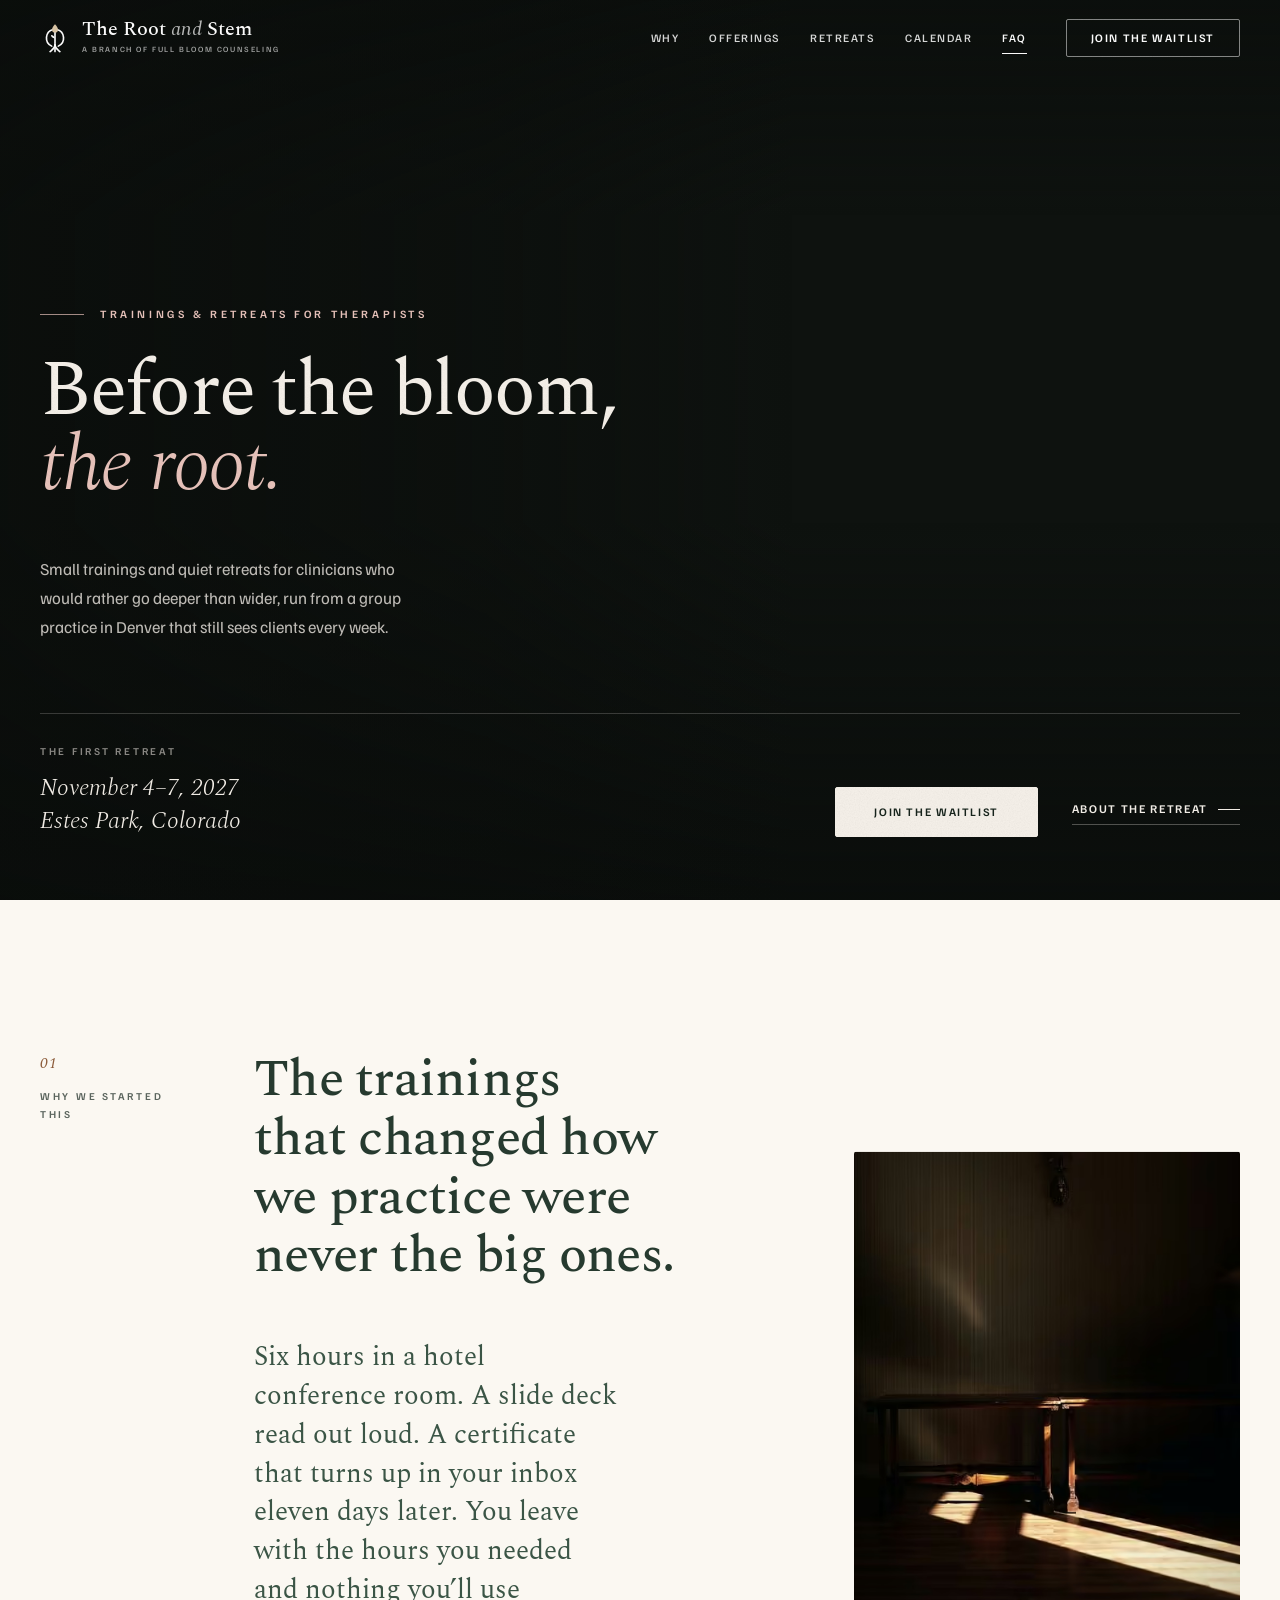
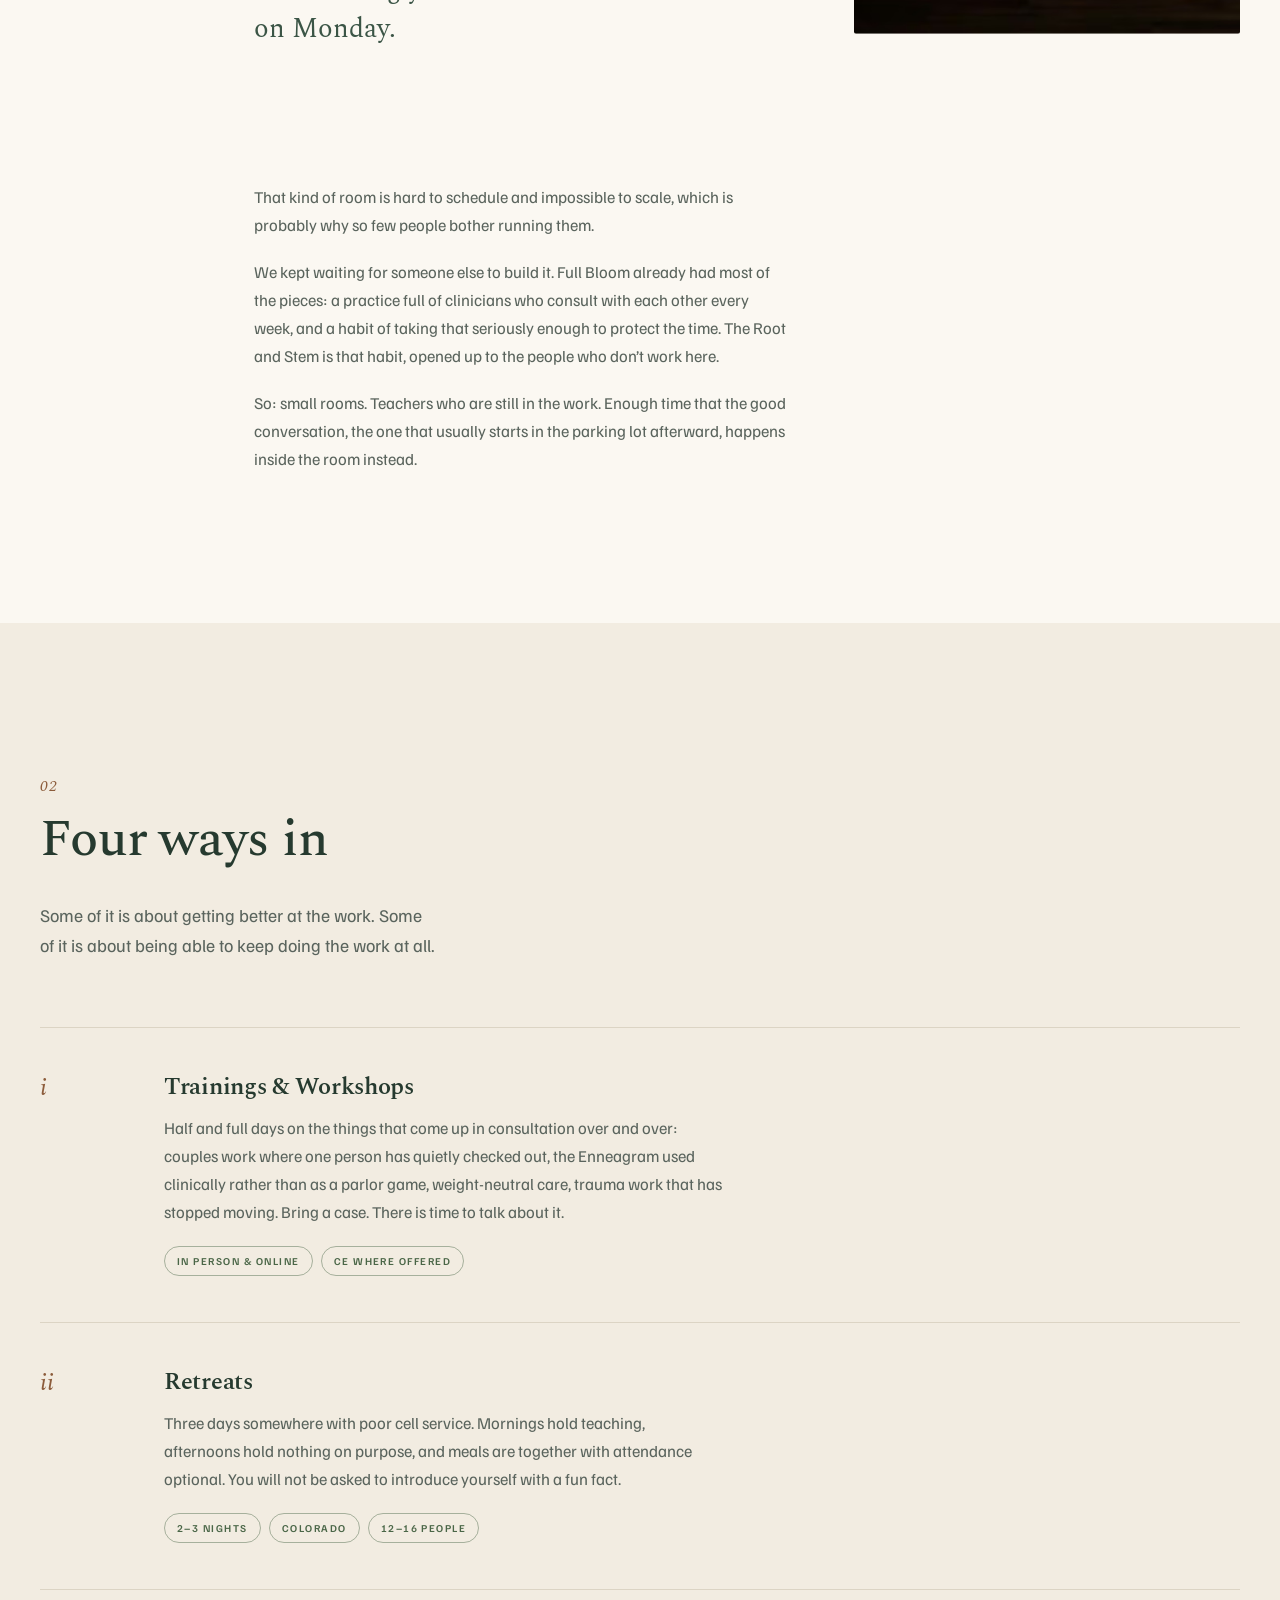
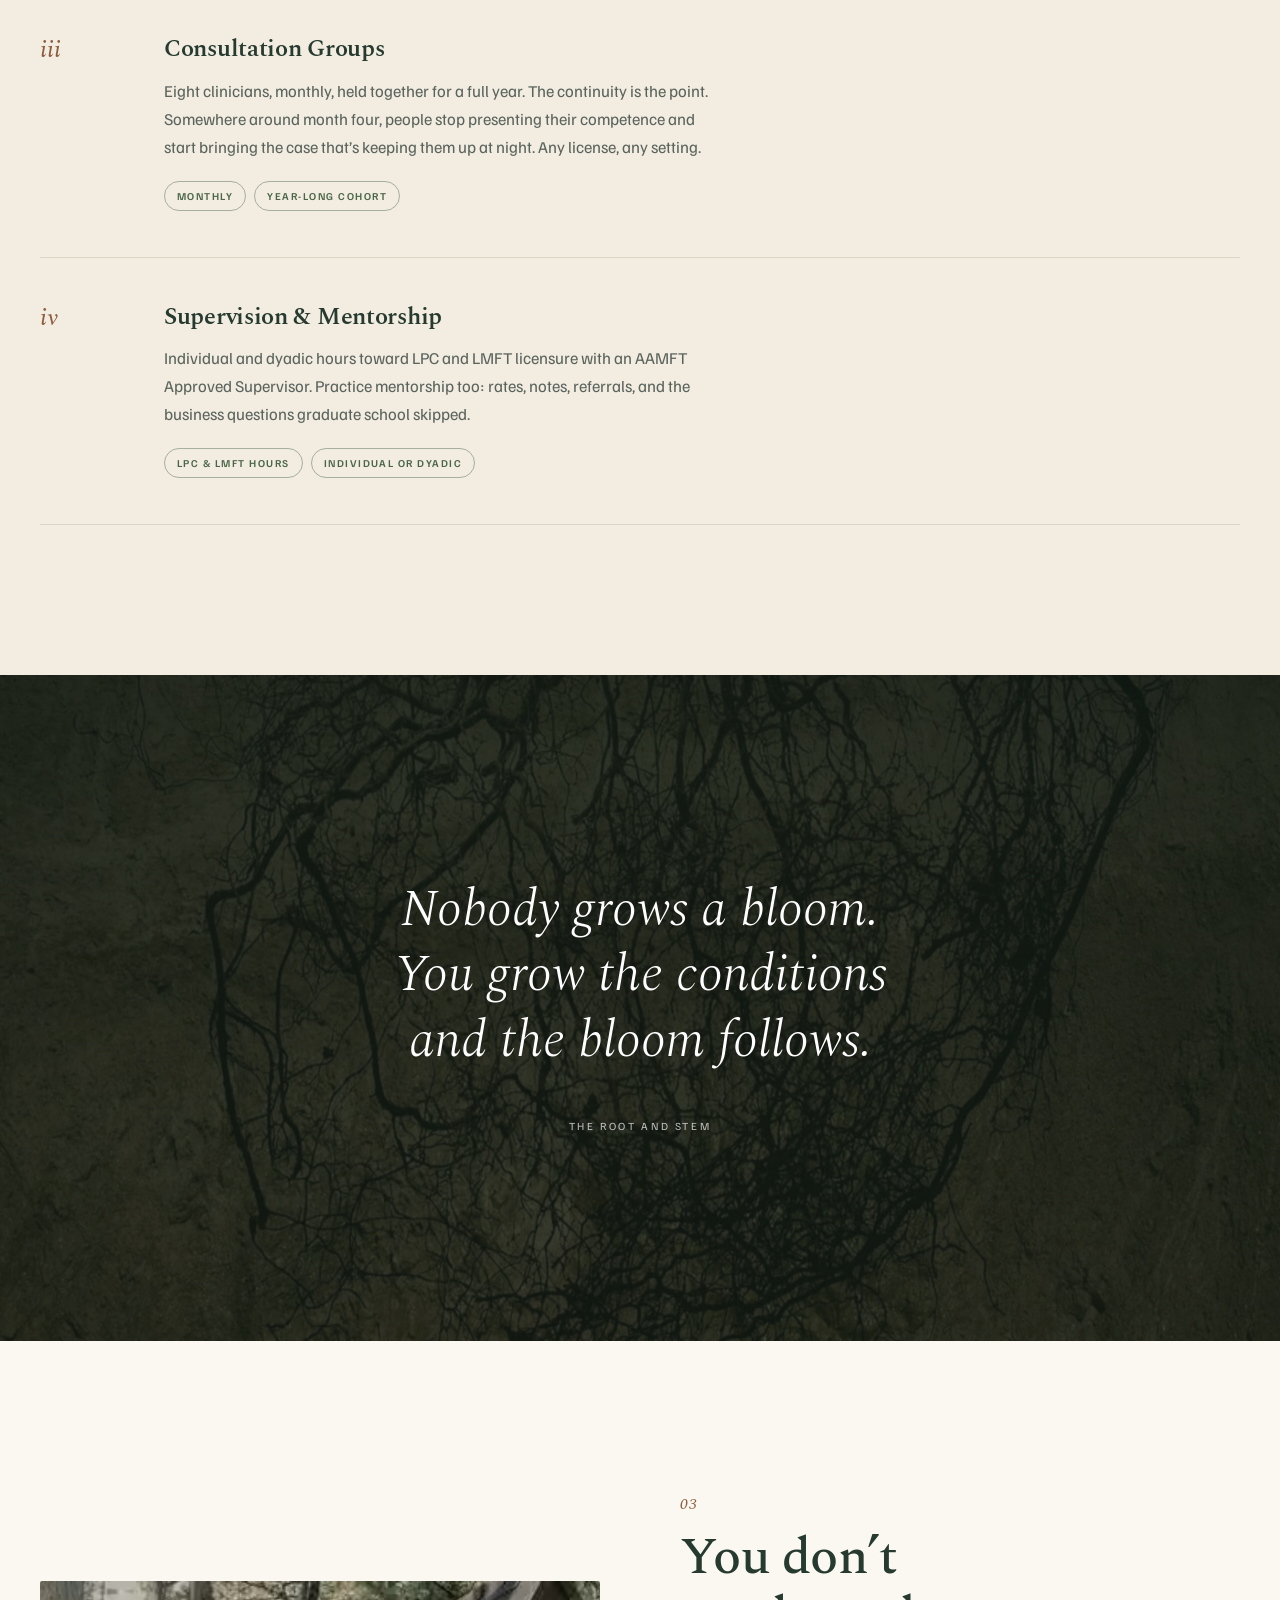
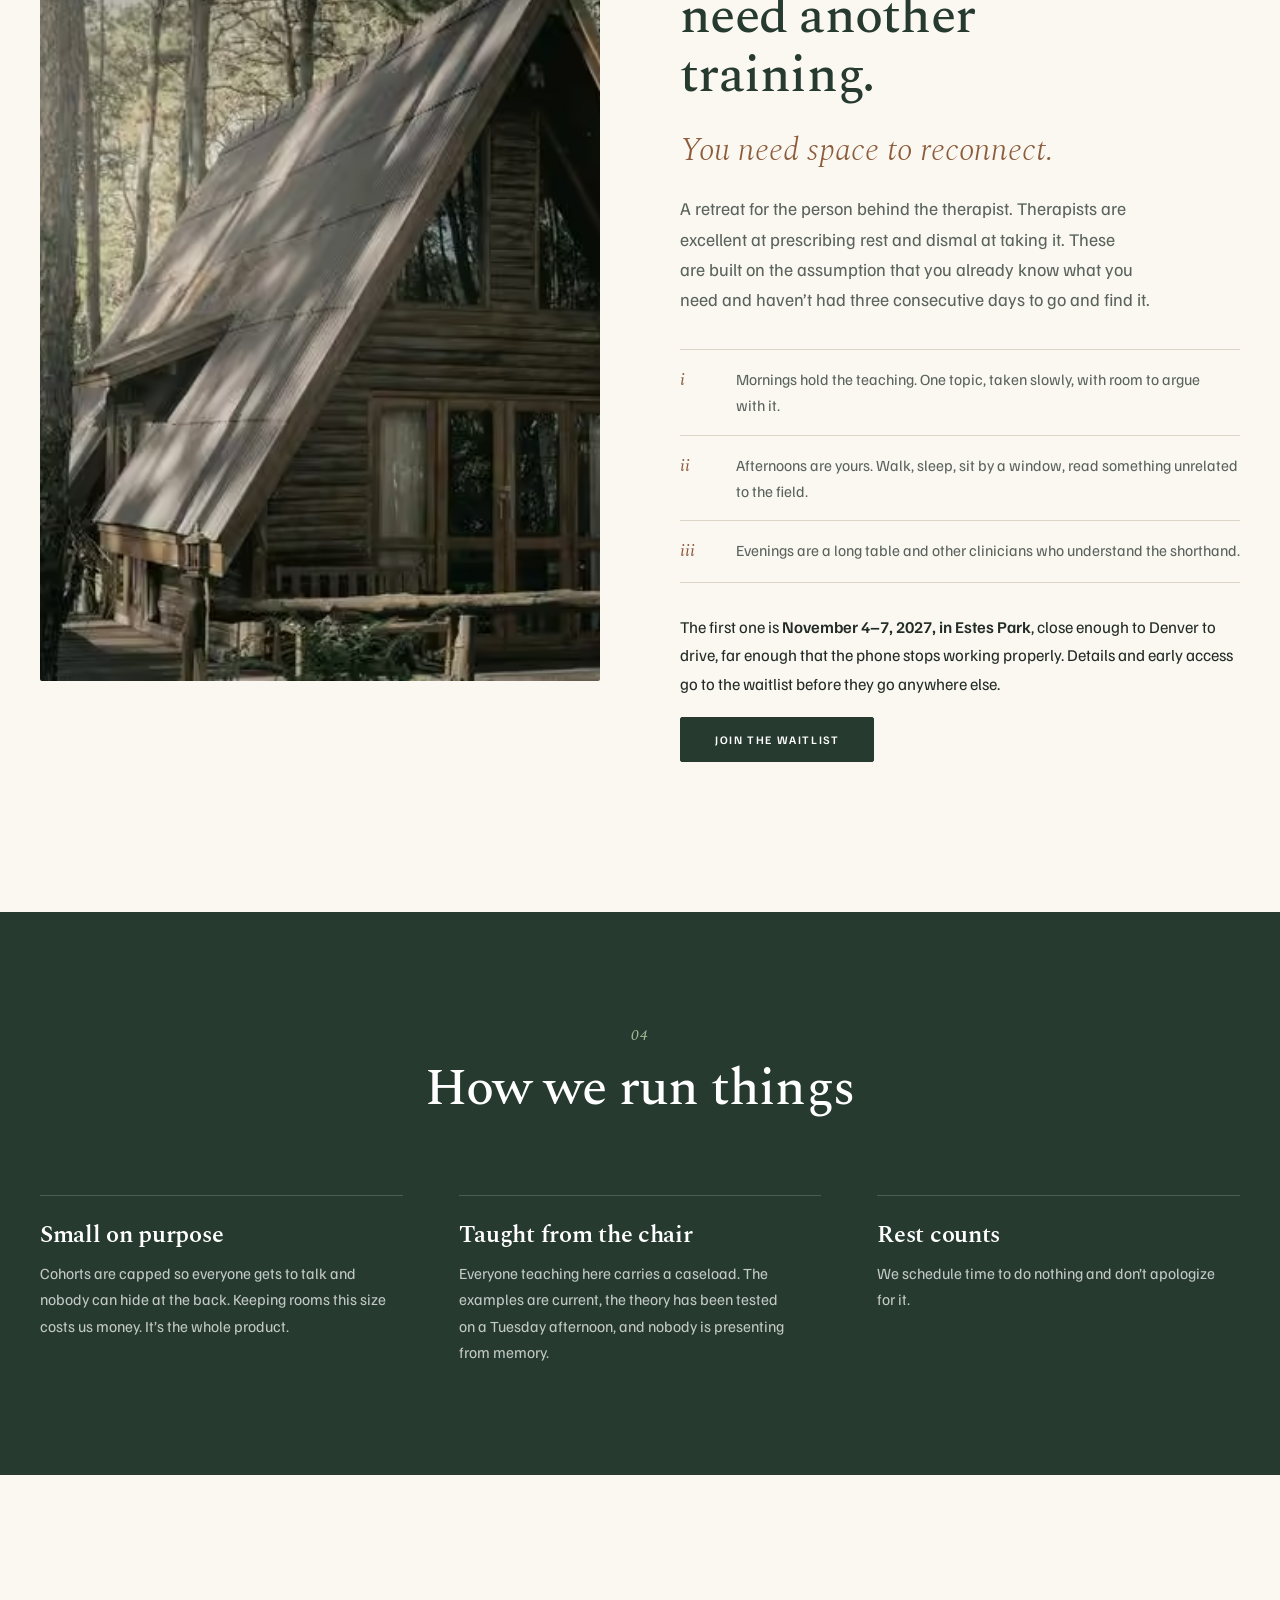
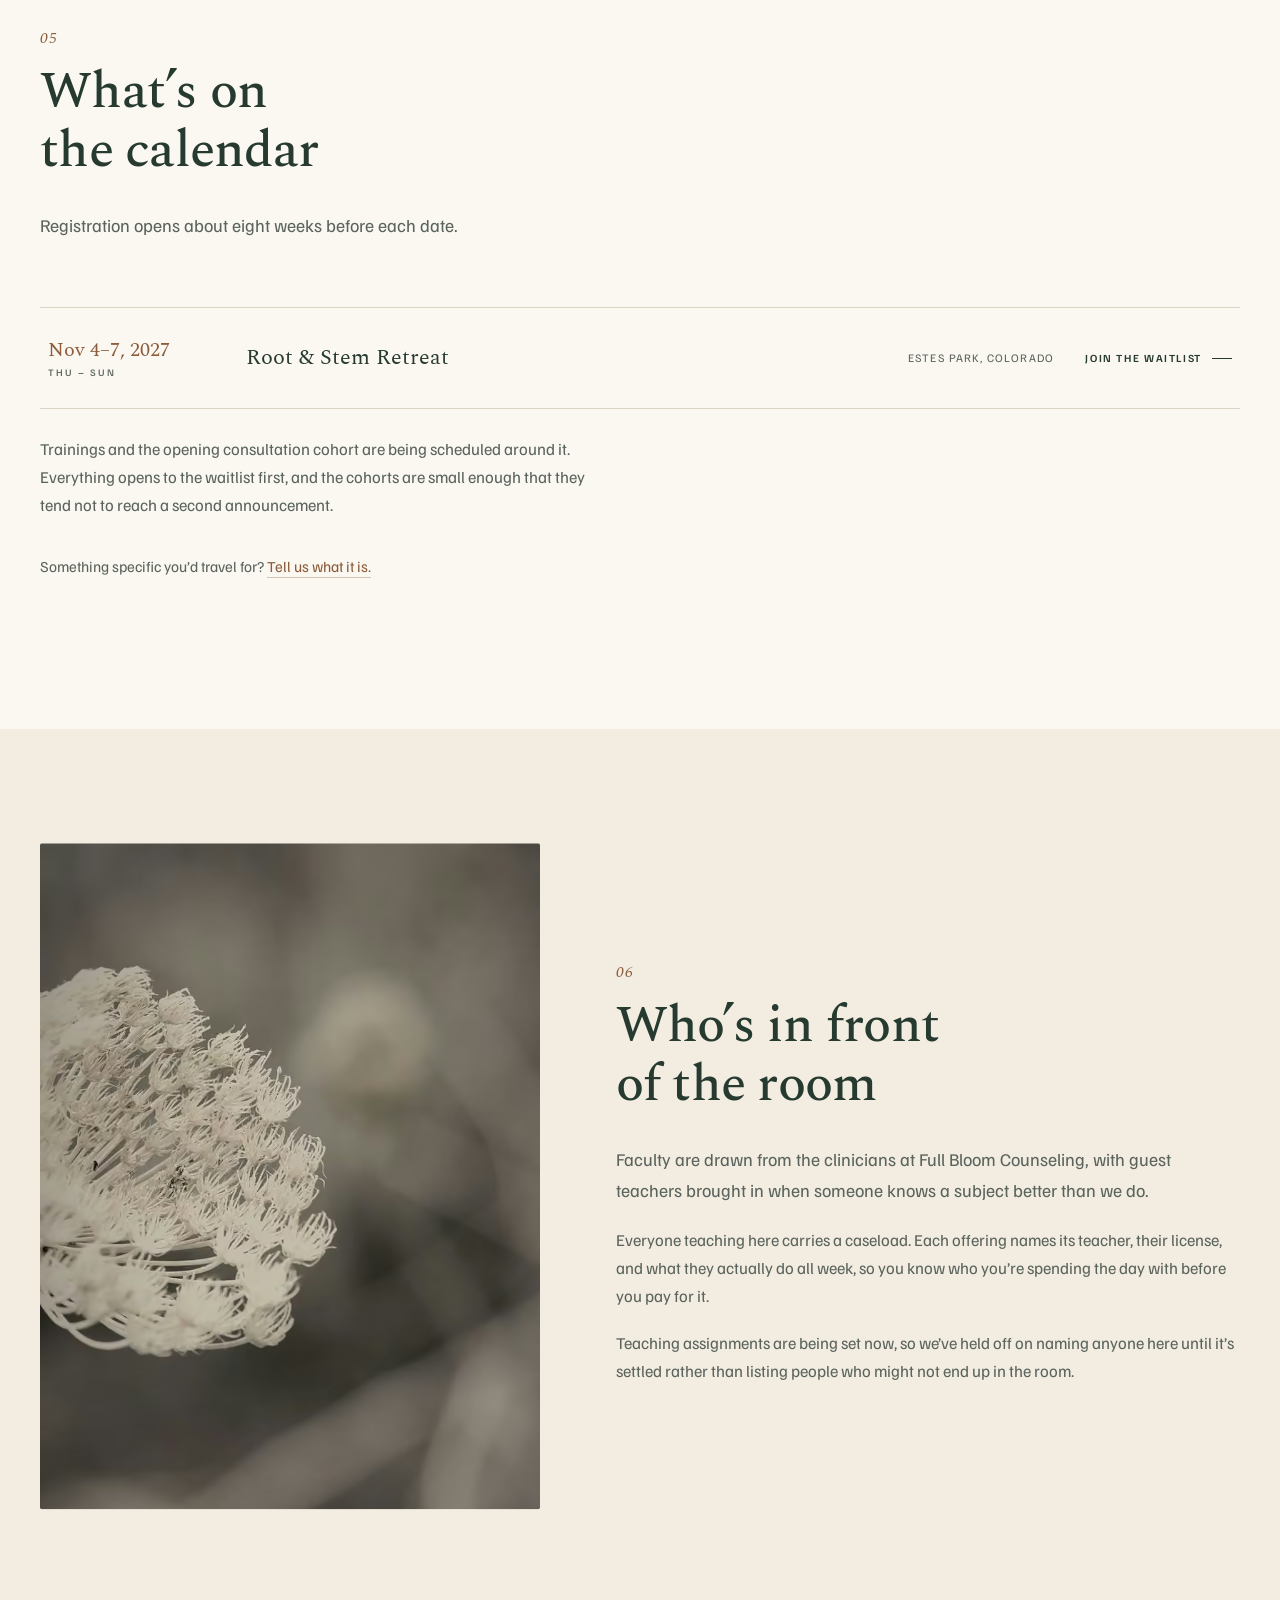
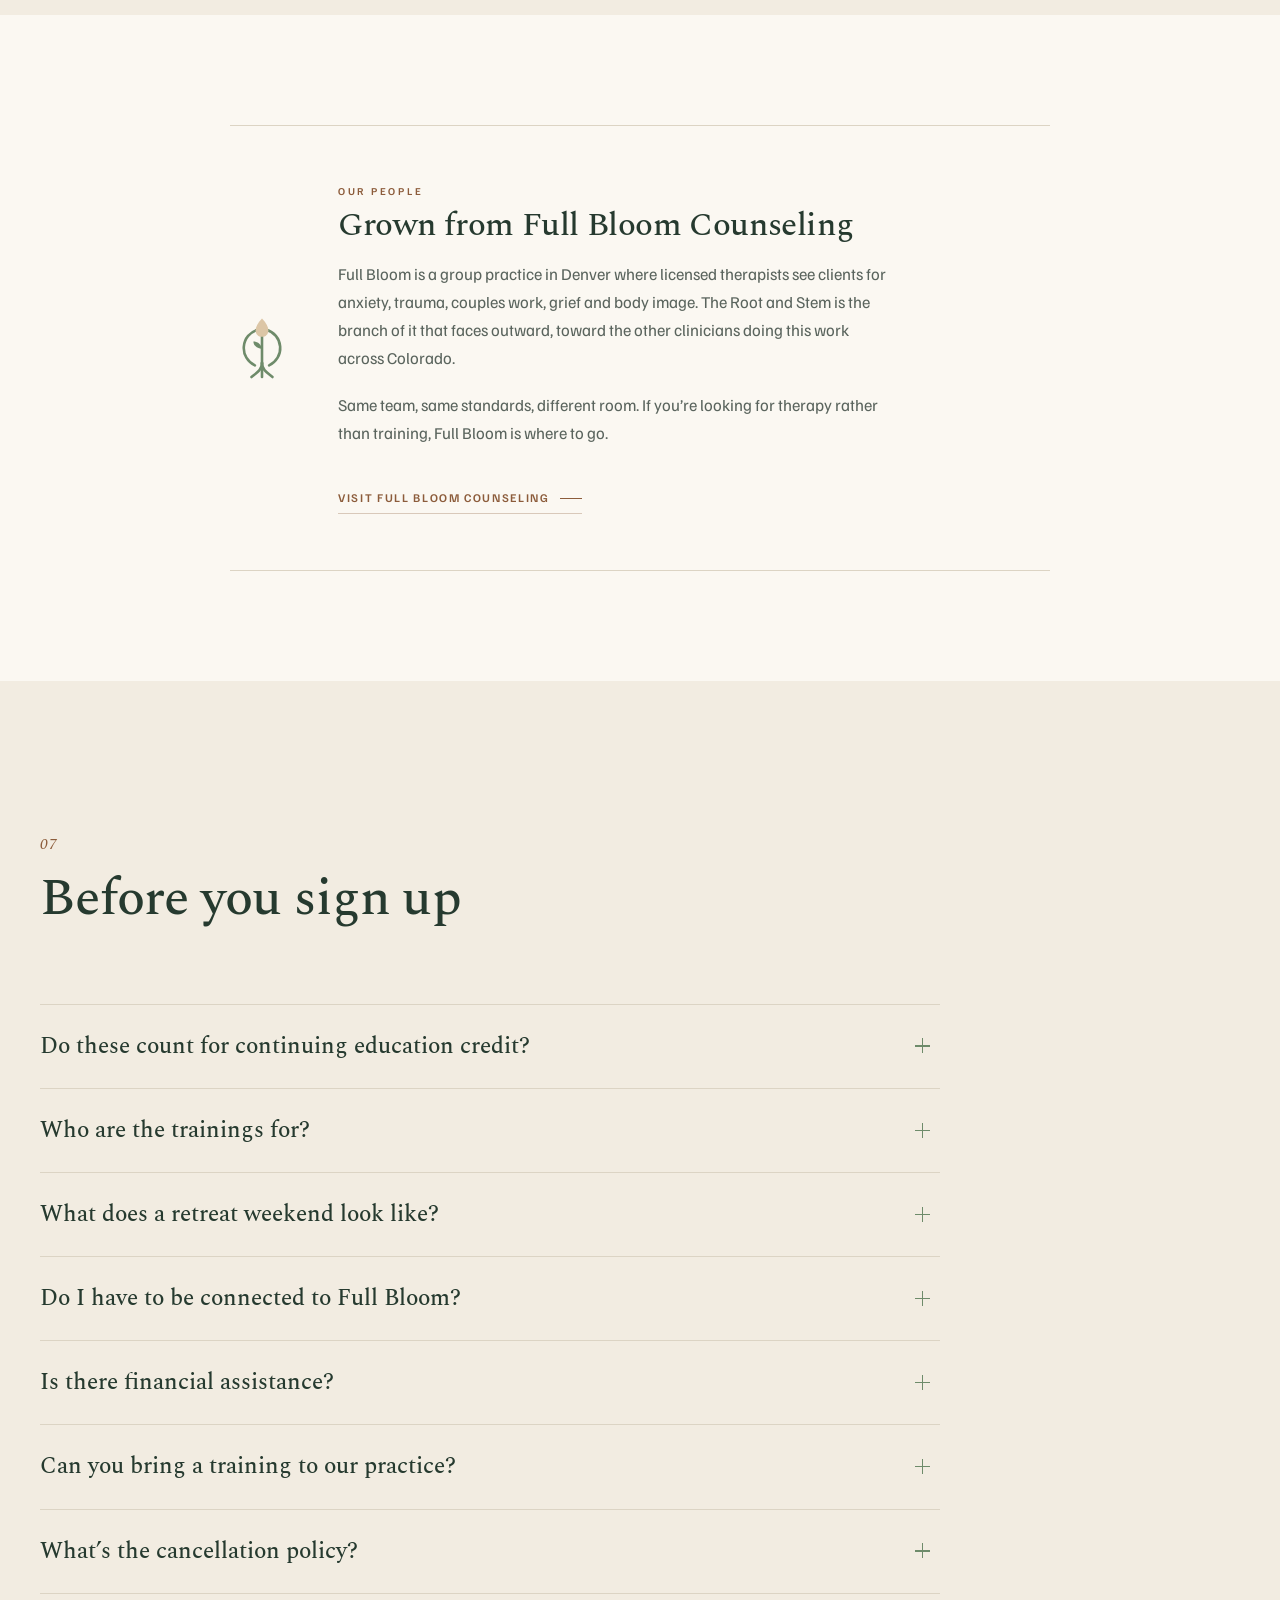
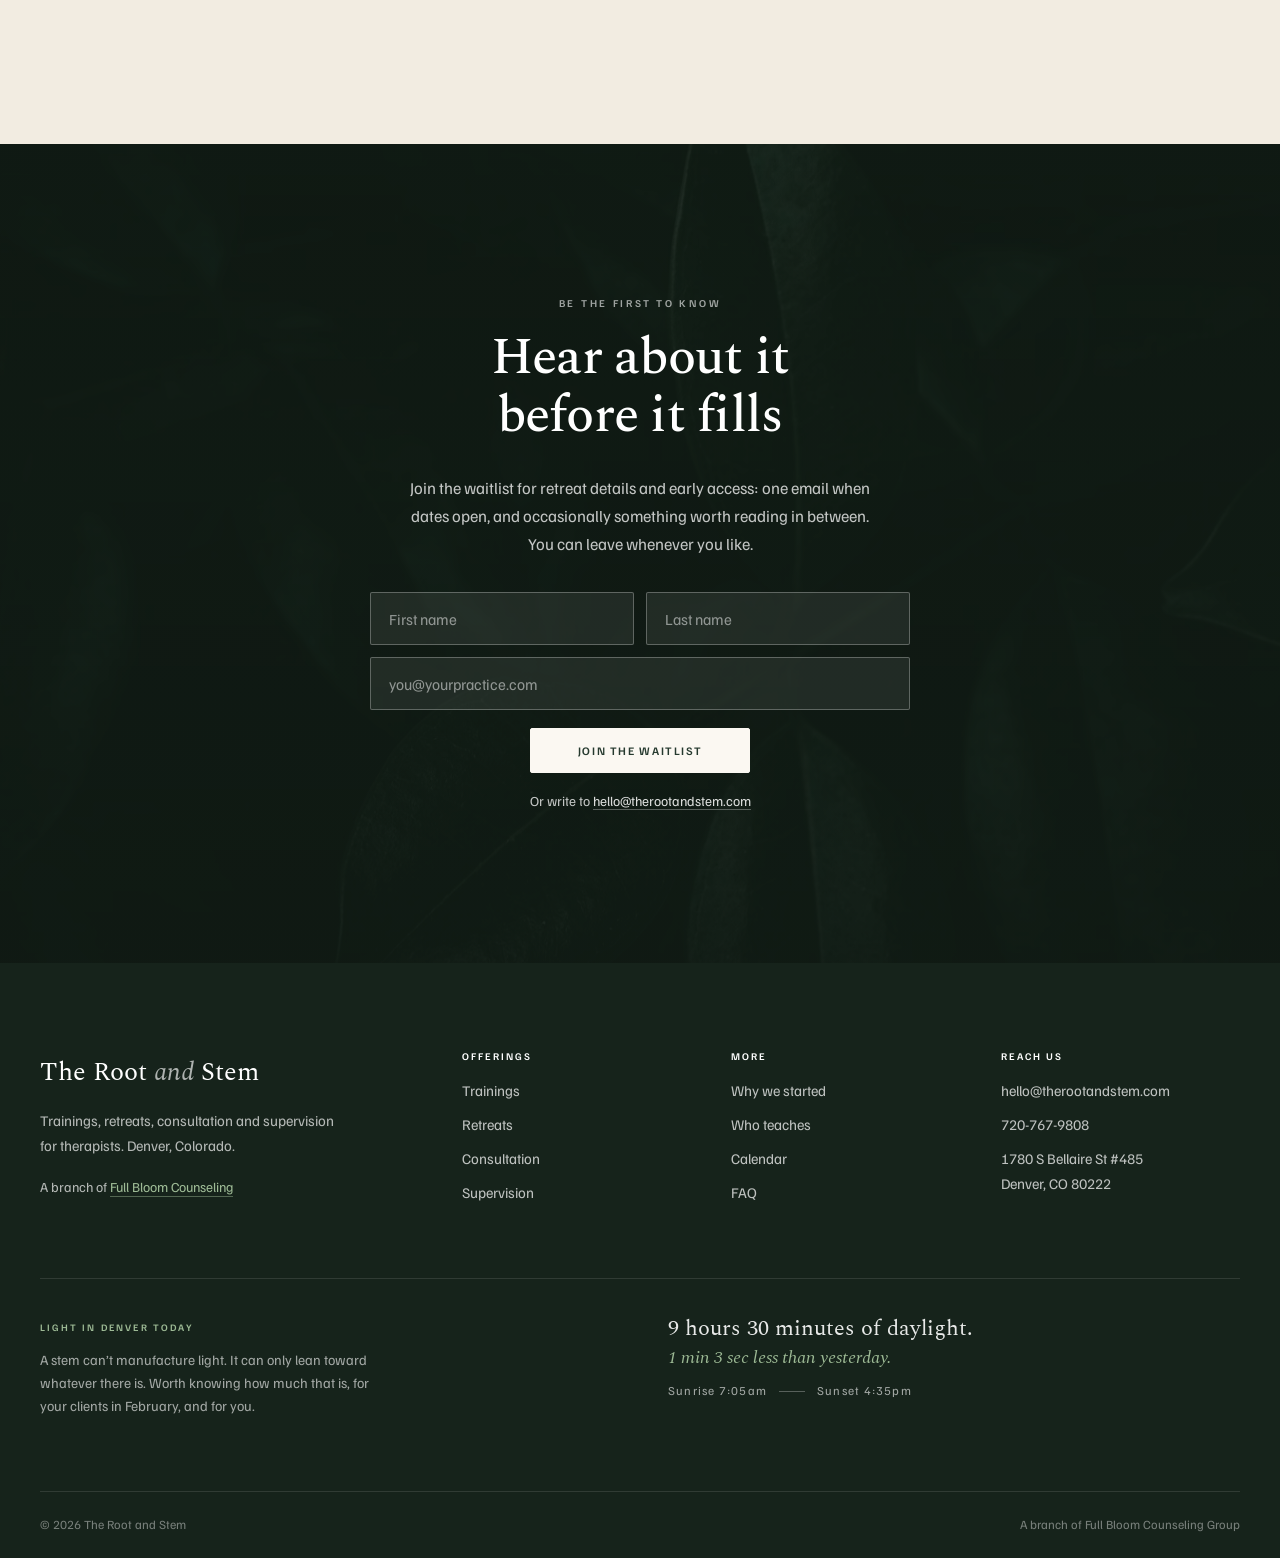
==== commit 8aeae04a: "Apply the site review: copy, SEO and speed fixes Copy - FAQ retreat weekend now Thursday to Sunday, " ====
--- a/index.html
+++ b/index.html
@@ -2,6 +2,7 @@
 <html lang="en">
 <head>
 <meta charset="utf-8">
+<script>document.documentElement.classList.add('js')</script>
 <meta name="viewport" content="width=device-width, initial-scale=1, viewport-fit=cover">
 <title>Therapist Trainings &amp; Retreats in Colorado | The Root and Stem</title>
 <meta name="description" content="Small-cohort trainings, retreats, consultation and supervision for therapists. A branch of Full Bloom Counseling, Denver.">
@@ -25,12 +26,16 @@
 <meta name="twitter:image" content="https://therootandstem.com/images/og-card.jpg">
 
 <link rel="icon" href="images/favicon.svg" type="image/svg+xml">
+<link rel="icon" href="images/favicon-32.png" sizes="32x32" type="image/png">
+<link rel="icon" href="images/favicon-16.png" sizes="16x16" type="image/png">
+<link rel="apple-touch-icon" href="images/apple-touch-icon.png">
+<link rel="manifest" href="site.webmanifest">
 <link rel="preload" href="fonts/spectral-400-normal-latin.woff2" as="font" type="font/woff2" crossorigin>
 <link rel="preload" href="fonts/familjen-400-normal-latin.woff2" as="font" type="font/woff2" crossorigin>
-<link rel="preload" as="image" type="image/webp" href="images/hero-roses-1440.webp"
-      imagesrcset="images/hero-roses-640.webp 640w, images/hero-roses-1024.webp 1024w, images/hero-roses-1440.webp 1440w, images/hero-roses-2000.webp 2000w"
+<link rel="preload" as="image" type="image/avif" href="images/hero-roses-1440.avif"
+      imagesrcset="images/hero-roses-640.avif 640w, images/hero-roses-1024.avif 1024w, images/hero-roses-1440.avif 1440w, images/hero-roses-2000.avif 2000w"
       imagesizes="100vw" fetchpriority="high">
-<link rel="stylesheet" href="css/style.css?v=13">
+<link rel="stylesheet" href="css/style.css?v=14">
 
 <script type="application/ld+json">
 {
@@ -40,7 +45,7 @@
       "@type": "EducationalOrganization",
       "@id": "https://therootandstem.com/#org",
       "name": "The Root and Stem",
-      "alternateName": "The Root and Stem — a branch of Full Bloom Counseling",
+      "alternateName": "The Root and Stem, a branch of Full Bloom Counseling",
       "description": "Trainings, retreats, consultation groups and clinical supervision for therapists.",
       "url": "https://therootandstem.com/",
       "email": "hello@therootandstem.com",
@@ -62,6 +67,7 @@
       },
       "parentOrganization": {
         "@type": "Organization",
+        "@id": "https://fullbloomcounseling.com/#business",
         "name": "Full Bloom Counseling Group",
         "url": "https://fullbloomcounseling.com/"
       },
@@ -136,7 +142,7 @@
           "name": "Do these count for continuing education credit?",
           "acceptedAnswer": {
             "@type": "Answer",
-            "text": "CE approval is in progress. Once it's confirmed, the hours and the approving body will be listed on each training that carries credit — and on the ones that don't, we'll say so. Retreats are built around rest rather than contact hours, so most of those won't carry CE. We'd rather be plain about it than stretch a definition to make a weekend sound deductible."
+            "text": "CE approval is in progress. Once it's confirmed, the hours and the approving body will be listed on each training that carries credit. On the ones that don't, we'll say so. Retreats are built around rest rather than contact hours, so most of those won't carry CE. We'd rather be plain about it than stretch a definition to make a weekend sound deductible."
           }
         },
         {
@@ -144,7 +150,7 @@
           "name": "Who are the trainings for?",
           "acceptedAnswer": {
             "@type": "Answer",
-            "text": "Licensed therapists, pre-licensed clinicians accruing hours, and graduate students in a clinical programme. A few offerings are aimed at a narrower group — supervisors, practice owners, clinicians already trained in a particular modality — and those say so at the top. If you're unsure, email and describe your setting."
+            "text": "Licensed therapists, pre-licensed clinicians accruing hours, and graduate students in a clinical program. A few offerings are aimed at a narrower group (supervisors, practice owners, clinicians already trained in a particular modality), and those say so at the top. If you're unsure, email and describe your setting."
           }
         },
         {
@@ -152,7 +158,7 @@
           "name": "What does a retreat weekend look like?",
           "acceptedAnswer": {
             "@type": "Answer",
-            "text": "You arrive Friday afternoon and settle in. Saturday and Sunday mornings hold three hours of teaching. Afternoons are unscheduled. Meals are together and optional. You leave Monday morning."
+            "text": "You arrive Thursday afternoon and settle in. Friday and Saturday mornings hold three hours of teaching. Afternoons are unscheduled. Meals are together and optional. You leave Sunday morning."
           }
         },
         {
@@ -184,7 +190,7 @@
           "name": "What's the cancellation policy?",
           "acceptedAnswer": {
             "@type": "Answer",
-            "text": "Full refund up to 30 days before. Half up to 14 days. After that it becomes credit toward a future offering. Illness, a family emergency, a client crisis you can't hand off — those get handled case by case, and we have never been rigid about it."
+            "text": "Full refund up to 30 days before. Half up to 14 days. After that it becomes credit toward a future offering. Illness, a family emergency, a client crisis you can't hand off: those get handled case by case, and we have never been rigid about it."
           }
         }
       ]
@@ -247,7 +253,7 @@
           "item": {
             "@type": "Course",
             "name": "Consultation Groups",
-            "description": "Year-long monthly consultation cohorts of six to eight licensed clinicians. Any licence, any setting.",
+            "description": "Year-long monthly consultation cohorts of six to eight licensed clinicians. Any license, any setting.",
             "provider": {
               "@id": "https://therootandstem.com/#org"
             },
@@ -292,7 +298,7 @@
 
 <header id="header">
   <nav class="nav" aria-label="Primary">
-    <a class="brand" href="#top" aria-label="The Root and Stem — home">
+    <a class="brand" href="#top" aria-label="The Root and Stem home page">
       <svg class="brand-mark" viewBox="0 0 64 64" aria-hidden="true">
         <g fill="none" stroke="currentColor" stroke-width="3.5" stroke-linecap="round">
           <path d="M27.72 13.73 A19 19 0 0 0 24.90 49.34"/>
@@ -350,6 +356,7 @@
 <section class="hero">
   <div class="hero-media" data-parallax="0.14">
     <picture>
+      <source type="image/avif" srcset="images/hero-roses-640.avif 640w, images/hero-roses-1024.avif 1024w, images/hero-roses-1440.avif 1440w, images/hero-roses-2000.avif 2000w" sizes="100vw">
       <source type="image/webp" srcset="images/hero-roses-640.webp 640w, images/hero-roses-1024.webp 1024w, images/hero-roses-1440.webp 1440w, images/hero-roses-2000.webp 2000w" sizes="100vw">
       <source type="image/jpeg" srcset="images/hero-roses-640.jpg 640w, images/hero-roses-1024.jpg 1024w, images/hero-roses-1440.jpg 1440w, images/hero-roses-2000.jpg 2000w" sizes="100vw">
       <img src="images/hero-roses-2000.jpg" alt="Pale pink garden roses and closed buds on dark stems at dusk" width="2000" height="1125" fetchpriority="high" decoding="async">
@@ -361,7 +368,7 @@
     <div class="hero-copy">
       <p class="kicker reveal-fade">Trainings &amp; retreats for therapists</p>
       <h1 class="display" data-split>Before the bloom,<br><em>the root.</em></h1>
-      <p class="hero-sub reveal-fade" data-delay="1">Small trainings and quiet retreats for clinicians who would rather go deeper than wider — run from a group practice in Denver that still sees clients every week.</p>
+      <p class="hero-sub reveal-fade" data-delay="1">Small trainings and quiet retreats for clinicians who would rather go deeper than wider, run from a group practice in Denver that still sees clients every week.</p>
     </div>
 
     <div class="hero-foot reveal-fade" data-delay="2">
@@ -398,17 +405,18 @@
 
           <p>That kind of room is hard to schedule and impossible to scale, which is probably why so few people bother running them.</p>
 
-          <p>We kept waiting for someone else to build it. Full Bloom already had most of the pieces — a practice full of clinicians who consult with each other every week, and a habit of taking that seriously enough to protect the time. The Root and Stem is that habit, opened up to the people who don’t work here.</p>
-
-          <p>So: small rooms. Teachers who are still in the work. Enough time that the good conversation — the one that usually starts in the parking lot afterward — happens inside the room instead.</p>
+          <p>We kept waiting for someone else to build it. Full Bloom already had most of the pieces: a practice full of clinicians who consult with each other every week, and a habit of taking that seriously enough to protect the time. The Root and Stem is that habit, opened up to the people who don’t work here.</p>
+
+          <p>So: small rooms. Teachers who are still in the work. Enough time that the good conversation, the one that usually starts in the parking lot afterward, happens inside the room instead.</p>
         </div>
       </div>
 
       <figure class="editorial-fig frame" data-parallax="-0.06">
         <picture>
+      <source type="image/avif" srcset="images/room-480.avif 480w, images/room-800.avif 800w, images/room-1200.avif 1200w" sizes="(max-width:680px) 92vw, (max-width:1180px) 560px, 420px">
       <source type="image/webp" srcset="images/room-480.webp 480w, images/room-800.webp 800w, images/room-1200.webp 1200w" sizes="(max-width:680px) 92vw, (max-width:1180px) 560px, 420px">
       <source type="image/jpeg" srcset="images/room-480.jpg 480w, images/room-800.jpg 800w, images/room-1200.jpg 1200w" sizes="(max-width:680px) 92vw, (max-width:1180px) 560px, 420px">
-      <img src="images/room-1200.jpg" alt="Late afternoon light falling across the floor of an empty room" width="1200" height="1500" decoding="async">
+      <img src="images/room-1200.jpg" alt="Late afternoon light falling across the floor of an empty room" width="1200" height="1500" loading="lazy" decoding="async">
     </picture>
       </figure>
     </div>
@@ -429,7 +437,7 @@
         <span class="offer-n">i</span>
         <div class="offer-body">
           <h3>Trainings &amp; Workshops</h3>
-          <p>Half and full days on the things that come up in consultation over and over: couples work where one person has quietly checked out, the Enneagram used clinically rather than as a parlour game, weight-neutral care, trauma work that has stopped moving. Bring a case. There is time to talk about it.</p>
+          <p>Half and full days on the things that come up in consultation over and over: couples work where one person has quietly checked out, the Enneagram used clinically rather than as a parlor game, weight-neutral care, trauma work that has stopped moving. Bring a case. There is time to talk about it.</p>
           <p class="offer-meta"><span>In person &amp; online</span><span>CE where offered</span></p>
         </div>
       </li>
@@ -447,7 +455,7 @@
         <span class="offer-n">iii</span>
         <div class="offer-body">
           <h3>Consultation Groups</h3>
-          <p>Eight clinicians, monthly, held together for a full year. The continuity is the point — somewhere around month four people stop presenting their competence and start bringing the case that’s keeping them up at night. Any licence, any setting.</p>
+          <p>Eight clinicians, monthly, held together for a full year. The continuity is the point. Somewhere around month four, people stop presenting their competence and start bringing the case that’s keeping them up at night. Any license, any setting.</p>
           <p class="offer-meta"><span>Monthly</span><span>Year-long cohort</span></p>
         </div>
       </li>
@@ -468,14 +476,15 @@
 <section class="interlude">
   <div class="interlude-media" data-parallax="0.12">
     <picture>
-      <source type="image/webp" srcset="images/roots-640.webp 640w, images/roots-1024.webp 1024w, images/roots-1400.webp 1400w" sizes="100vw">
-      <source type="image/jpeg" srcset="images/roots-640.jpg 640w, images/roots-1024.jpg 1024w, images/roots-1400.jpg 1400w" sizes="100vw">
+      <source type="image/avif" srcset="images/roots-640.avif 640w, images/roots-1024.avif 1024w, images/roots-1400.avif 1400w" sizes="(max-width: 680px) 67vw, 100vw">
+      <source type="image/webp" srcset="images/roots-640.webp 640w, images/roots-1024.webp 1024w, images/roots-1400.webp 1400w" sizes="(max-width: 680px) 67vw, 100vw">
+      <source type="image/jpeg" srcset="images/roots-640.jpg 640w, images/roots-1024.jpg 1024w, images/roots-1400.jpg 1400w" sizes="(max-width: 680px) 67vw, 100vw">
       <img src="images/roots-1400.jpg" alt="A tree&#39;s root system exposed in a cut bank of soil" width="1400" height="1050" loading="lazy" decoding="async">
     </picture>
   </div>
   <div class="interlude-inner shell">
     <blockquote data-split>Nobody grows a bloom. You grow the conditions and the bloom follows.</blockquote>
-    <cite>— The Root and Stem</cite>
+    <cite>The Root and Stem</cite>
   </div>
 </section>
 
@@ -485,6 +494,7 @@
     <div class="split-feature">
       <figure class="frame frame-tall" data-parallax="-0.05">
         <picture>
+      <source type="image/avif" srcset="images/cabin-640.avif 640w, images/cabin-1024.avif 1024w, images/cabin-1500.avif 1500w" sizes="(max-width:940px) 92vw, 620px">
       <source type="image/webp" srcset="images/cabin-640.webp 640w, images/cabin-1024.webp 1024w, images/cabin-1500.webp 1500w" sizes="(max-width:940px) 92vw, 620px">
       <source type="image/jpeg" srcset="images/cabin-640.jpg 640w, images/cabin-1024.jpg 1024w, images/cabin-1500.jpg 1500w" sizes="(max-width:940px) 92vw, 620px">
       <img src="images/cabin-1500.jpg" alt="A timber lodge among tall trees" width="1500" height="1000" loading="lazy" decoding="async">
@@ -503,7 +513,7 @@
           <li><span>iii</span><p>Evenings are a long table and other clinicians who understand the shorthand.</p></li>
         </ol>
 
-        <p>The first one is <strong>November 4–7, 2027, in Estes Park</strong> — close enough to Denver to drive, far enough that the phone stops working properly. Details and early access go to the waitlist before they go anywhere else.</p>
+        <p>The first one is <strong>November 4–7, 2027, in Estes Park</strong>, close enough to Denver to drive, far enough that the phone stops working properly. Details and early access go to the waitlist before they go anywhere else.</p>
 
         <a class="btn btn-solid" href="#join">Join the waitlist</a>
       </div>
@@ -530,7 +540,7 @@
       </div>
       <div class="tenet">
         <h3>Rest counts</h3>
-        <p>We schedule time to do nothing and don’t apologise for it.</p>
+        <p>We schedule time to do nothing and don’t apologize for it.</p>
       </div>
     </div>
   </div>
@@ -565,6 +575,7 @@
     <div class="teach">
       <figure class="frame frame-sq" data-parallax="-0.04">
         <picture>
+      <source type="image/avif" srcset="images/seedhead-450.avif 450w, images/seedhead-700.avif 700w, images/seedhead-900.avif 900w" sizes="(max-width:940px) 92vw, 520px">
       <source type="image/webp" srcset="images/seedhead-450.webp 450w, images/seedhead-700.webp 700w, images/seedhead-900.webp 900w" sizes="(max-width:940px) 92vw, 520px">
       <source type="image/jpeg" srcset="images/seedhead-450.jpg 450w, images/seedhead-700.jpg 700w, images/seedhead-900.jpg 900w" sizes="(max-width:940px) 92vw, 520px">
       <img src="images/seedhead-900.jpg" alt="A dried seed head still standing on its stem" width="900" height="1260" loading="lazy" decoding="async">
@@ -574,7 +585,7 @@
         <span class="index">06</span>
         <h2 class="h-lg" data-split>Who’s in front of the room</h2>
         <p class="sec-lead">Faculty are drawn from the clinicians at Full Bloom Counseling, with guest teachers brought in when someone knows a subject better than we do.</p>
-        <p>Everyone teaching here carries a caseload. Each offering names its teacher, their licence, and what they actually do all week, so you know who you’re spending the day with before you pay for it.</p>
+        <p>Everyone teaching here carries a caseload. Each offering names its teacher, their license, and what they actually do all week, so you know who you’re spending the day with before you pay for it.</p>
         <p>Teaching assignments are being set now, so we’ve held off on naming anyone here until it’s settled rather than listing people who might not end up in the room.</p>
       </div>
     </div>
@@ -627,15 +638,15 @@
     <div class="faq">
       <details>
         <summary>Do these count for continuing education credit?</summary>
-        <div class="faq-a"><p>CE approval is in progress. Once it’s confirmed, the hours and the approving body will be listed on each training that carries credit — and on the ones that don’t, we’ll say so. Retreats are built around rest rather than contact hours, so most of those won’t carry CE. We’d rather be plain about it than stretch a definition to make a weekend sound deductible.</p></div>
+        <div class="faq-a"><p>CE approval is in progress. Once it’s confirmed, the hours and the approving body will be listed on each training that carries credit. On the ones that don’t, we’ll say so. Retreats are built around rest rather than contact hours, so most of those won’t carry CE. We’d rather be plain about it than stretch a definition to make a weekend sound deductible.</p></div>
       </details>
       <details>
         <summary>Who are the trainings for?</summary>
-        <div class="faq-a"><p>Licensed therapists, pre-licensed clinicians accruing hours, and graduate students in a clinical programme. A few offerings are aimed at a narrower group — supervisors, practice owners, clinicians already trained in a particular modality — and those say so at the top. If you’re unsure, email and describe your setting.</p></div>
+        <div class="faq-a"><p>Licensed therapists, pre-licensed clinicians accruing hours, and graduate students in a clinical program. A few offerings are aimed at a narrower group (supervisors, practice owners, clinicians already trained in a particular modality), and those say so at the top. If you’re unsure, email and describe your setting.</p></div>
       </details>
       <details>
         <summary>What does a retreat weekend look like?</summary>
-        <div class="faq-a"><p>You arrive Friday afternoon and settle in. Saturday and Sunday mornings hold three hours of teaching. Afternoons are unscheduled. Meals are together and optional. You leave Monday morning.</p></div>
+        <div class="faq-a"><p>You arrive Thursday afternoon and settle in. Friday and Saturday mornings hold three hours of teaching. Afternoons are unscheduled. Meals are together and optional. You leave Sunday morning.</p></div>
       </details>
       <details>
         <summary>Do I have to be connected to Full Bloom?</summary>
@@ -651,7 +662,7 @@
       </details>
       <details>
         <summary>What’s the cancellation policy?</summary>
-        <div class="faq-a"><p>Full refund up to 30 days before. Half up to 14 days. After that it becomes credit toward a future offering. Illness, a family emergency, a client crisis you can’t hand off — those get handled case by case, and we have never been rigid about it.</p></div>
+        <div class="faq-a"><p>Full refund up to 30 days before. Half up to 14 days. After that it becomes credit toward a future offering. Illness, a family emergency, a client crisis you can’t hand off: those get handled case by case, and we have never been rigid about it.</p></div>
       </details>
     </div>
   </div>
@@ -661,15 +672,16 @@
 <section class="section pad-xl join" id="join">
   <div class="join-media" data-parallax="0.1">
     <picture>
-      <source type="image/webp" srcset="images/leaves-640.webp 640w, images/leaves-1024.webp 1024w, images/leaves-1600.webp 1600w" sizes="100vw">
-      <source type="image/jpeg" srcset="images/leaves-640.jpg 640w, images/leaves-1024.jpg 1024w, images/leaves-1600.jpg 1600w" sizes="100vw">
+      <source type="image/avif" srcset="images/leaves-640.avif 640w, images/leaves-1024.avif 1024w, images/leaves-1600.avif 1600w" sizes="(max-width: 680px) 67vw, 100vw">
+      <source type="image/webp" srcset="images/leaves-640.webp 640w, images/leaves-1024.webp 1024w, images/leaves-1600.webp 1600w" sizes="(max-width: 680px) 67vw, 100vw">
+      <source type="image/jpeg" srcset="images/leaves-640.jpg 640w, images/leaves-1024.jpg 1024w, images/leaves-1600.jpg 1600w" sizes="(max-width: 680px) 67vw, 100vw">
       <img src="images/leaves-1600.jpg" alt="" width="1600" height="1000" role="presentation" loading="lazy" decoding="async">
     </picture>
   </div>
   <div class="shell join-inner">
     <span class="label label-light">Be the first to know</span>
     <h2 class="h-lg" data-split>Hear about it before it fills</h2>
-    <p>Join the waitlist for retreat details and early access — one email when dates open, and occasionally something worth reading in between. You can leave whenever you like.</p>
+    <p>Join the waitlist for retreat details and early access: one email when dates open, and occasionally something worth reading in between. You can leave whenever you like.</p>
 
     <!-- Posts to Kit form 9795875 ("Root and Stem — Join the list").
          main.js submits this with fetch() so the visitor stays on the page —
@@ -730,7 +742,7 @@
       <div class="daylight-head">
         <span class="daylight-label">Light in Denver today</span>
         <p class="daylight-why">A stem can’t manufacture light. It can only lean toward
-          whatever there is. Worth knowing how much that is — for your clients in
+          whatever there is. Worth knowing how much that is, for your clients in
           February, and for you.</p>
       </div>
       <div class="daylight-data">
@@ -747,6 +759,6 @@
   </div>
 </footer>
 
-<script src="js/main.js?v=11" defer></script>
+<script src="js/main.js?v=12" defer></script>
 </body>
 </html>
--- a/css/style.css
+++ b/css/style.css
@@ -24,6 +24,11 @@
 @font-face{font-family:'Familjen Grotesk';font-style:normal;font-weight:700;font-display:swap;src:url('../fonts/familjen-700-normal-latin.woff2') format('woff2');unicode-range:U+0000-00FF,U+0131,U+0152-0153,U+02BB-02BC,U+02C6,U+02DA,U+02DC,U+0304,U+0308,U+0329,U+2000-206F,U+2074,U+20AC,U+2122,U+2191,U+2193,U+2212,U+2215,U+FEFF,U+FFFD}
 @font-face{font-family:'Familjen Grotesk';font-style:normal;font-weight:700;font-display:swap;src:url('../fonts/familjen-700-normal-latinext.woff2') format('woff2');unicode-range:U+0100-02BA,U+02BD-02C5,U+02C7-02CC,U+02CE-02D7,U+02DD-02FF,U+0304,U+0308,U+0329,U+1D00-1DBF,U+1E00-1E9F,U+1EF2-1EFF,U+2020,U+20A0-20AB,U+20AD-20C0,U+2113,U+2C60-2C7F,U+A720-A7FF}
 
+/* Local fonts stretched to the web fonts' metrics, so text doesn't jump
+   when Spectral and Familjen Grotesk finish loading. */
+@font-face{font-family:'Spectral Fallback';src:local('Times New Roman'),local('Times'),local('Liberation Serif');size-adjust:108.08%;ascent-override:97.99%;descent-override:42.84%;line-gap-override:0%}
+@font-face{font-family:'Familjen Fallback';src:local('Arial'),local('Helvetica'),local('Liberation Sans');size-adjust:91.20%;ascent-override:112.39%;descent-override:24.67%;line-gap-override:0%}
+
 :root{
   --paper:#FBF8F2;
   --cream:#F2ECE1;
@@ -41,8 +46,8 @@
   --ink-soft:#5A645D;
   --rule:#DCD4C4;
 
-  --serif:'Spectral',Georgia,'Times New Roman',serif;
-  --sans:'Familjen Grotesk',system-ui,-apple-system,'Segoe UI',sans-serif;
+  --serif:'Spectral','Spectral Fallback',Georgia,'Times New Roman',serif;
+  --sans:'Familjen Grotesk','Familjen Fallback',system-ui,-apple-system,'Segoe UI',sans-serif;
 
   --shell:1320px;
   --gut:40px;
@@ -293,7 +298,8 @@
    IntersectionObserver and Chrome's native lazy-loader then decide the
    image isn't visible — so it never loads at all. Never hide a lazy
    image by collapsing it; move or fade it instead. */
-.frame picture{display:block;opacity:0;transform:translateY(26px) scale(1.02);
+.frame picture{display:block}
+.js .frame picture{opacity:0;transform:translateY(26px) scale(1.02);
   transition:opacity .85s var(--e-out),transform 1.05s var(--e-out)}
 .frame.in picture{opacity:1;transform:none}
 .frame img{width:100%;transition:transform 1.2s var(--e-out)}
@@ -458,12 +464,14 @@
 .in .line > i{transform:none}
 [data-split] .line > i{transition-delay:calc(var(--i,0) * 70ms)}
 
-.reveal-fade{opacity:0;transform:translateY(22px);transition:opacity .9s var(--e-out),transform .9s var(--e-out)}
+/* Hidden only once the inline head script has marked the page .js, so if
+   main.js never runs (blocked, failed, a crawler) the content still shows. */
+.js .reveal-fade{opacity:0;transform:translateY(22px);transition:opacity .9s var(--e-out),transform .9s var(--e-out)}
 .reveal-fade.in{opacity:1;transform:none}
 .reveal-fade[data-delay="1"]{transition-delay:.14s}
 .reveal-fade[data-delay="2"]{transition-delay:.26s}
 
-.rise{opacity:0;transform:translateY(30px);transition:opacity .85s var(--e-out),transform .85s var(--e-out)}
+.js .rise{opacity:0;transform:translateY(30px);transition:opacity .85s var(--e-out),transform .85s var(--e-out)}
 .rise.in{opacity:1;transform:none}
 .stagger.in > *{animation:riseIn .8s var(--e-out) both}
 .stagger.in > *:nth-child(1){animation-delay:.04s}
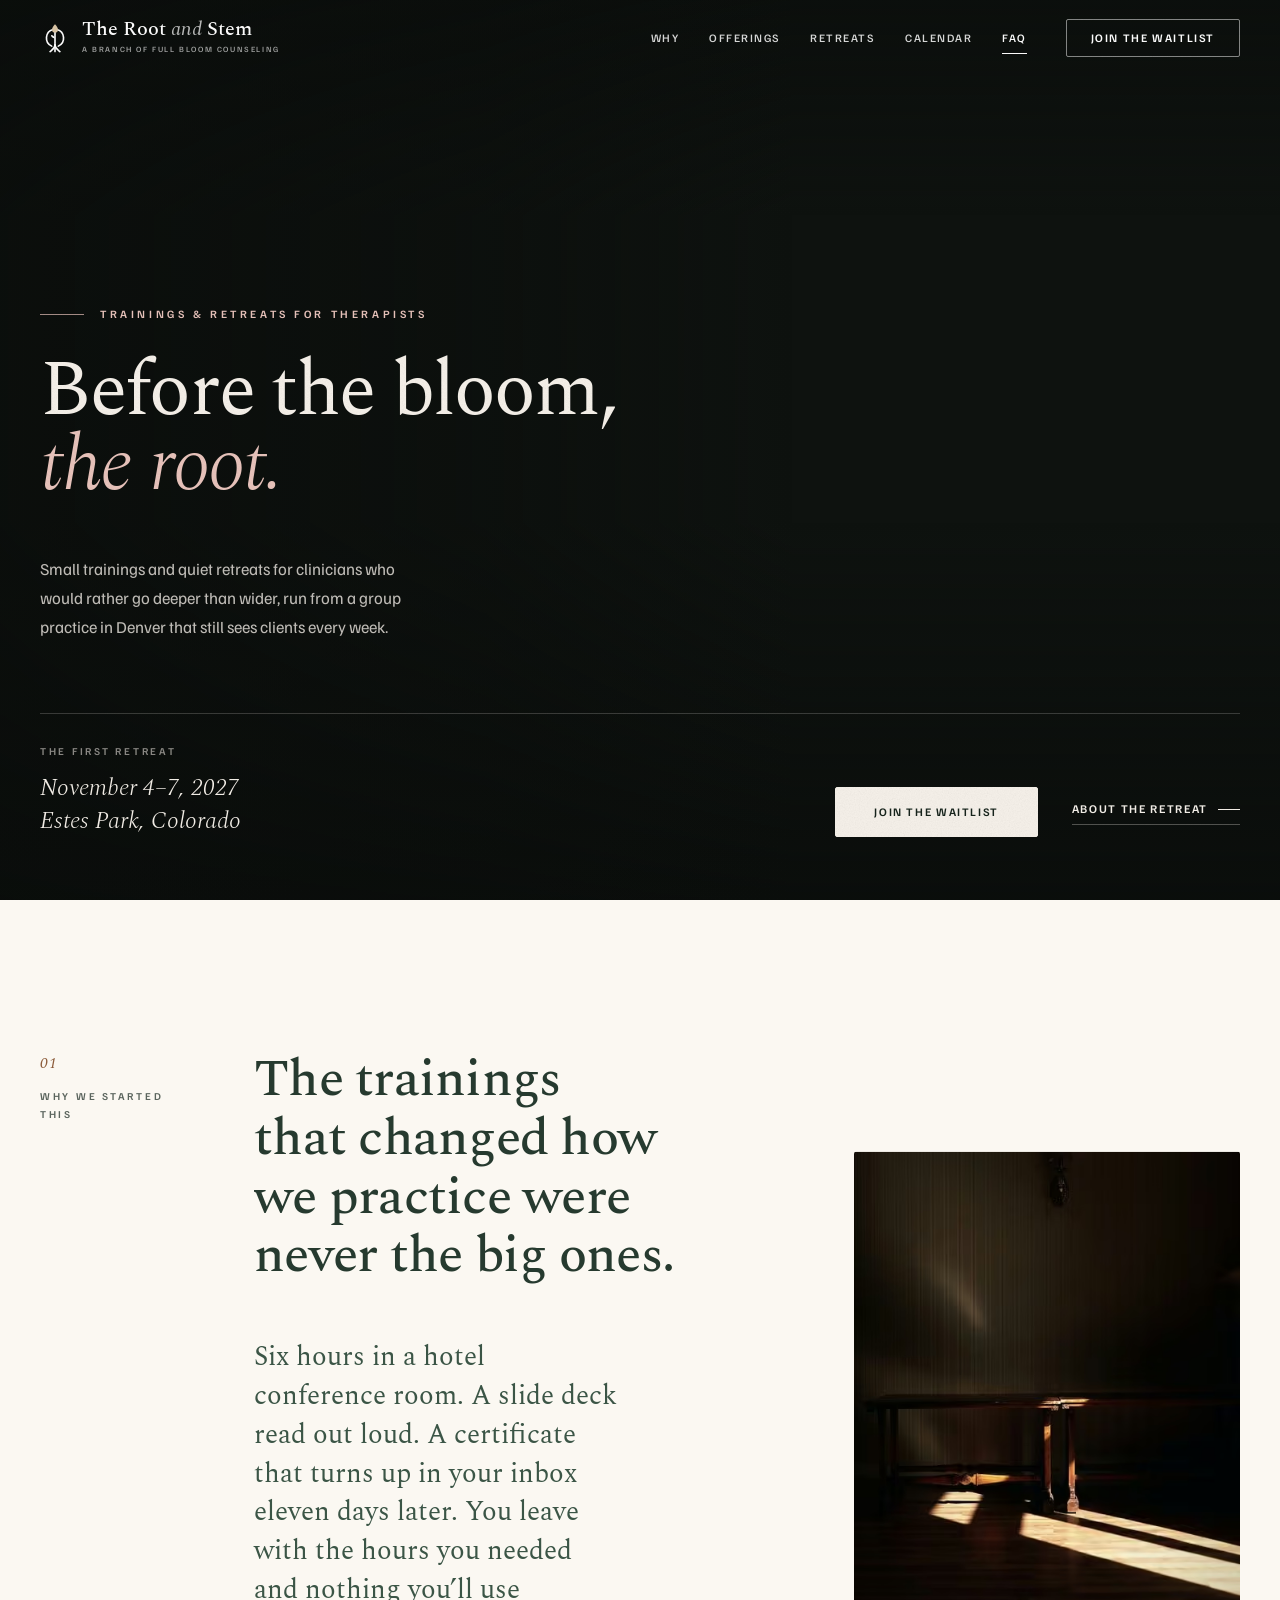
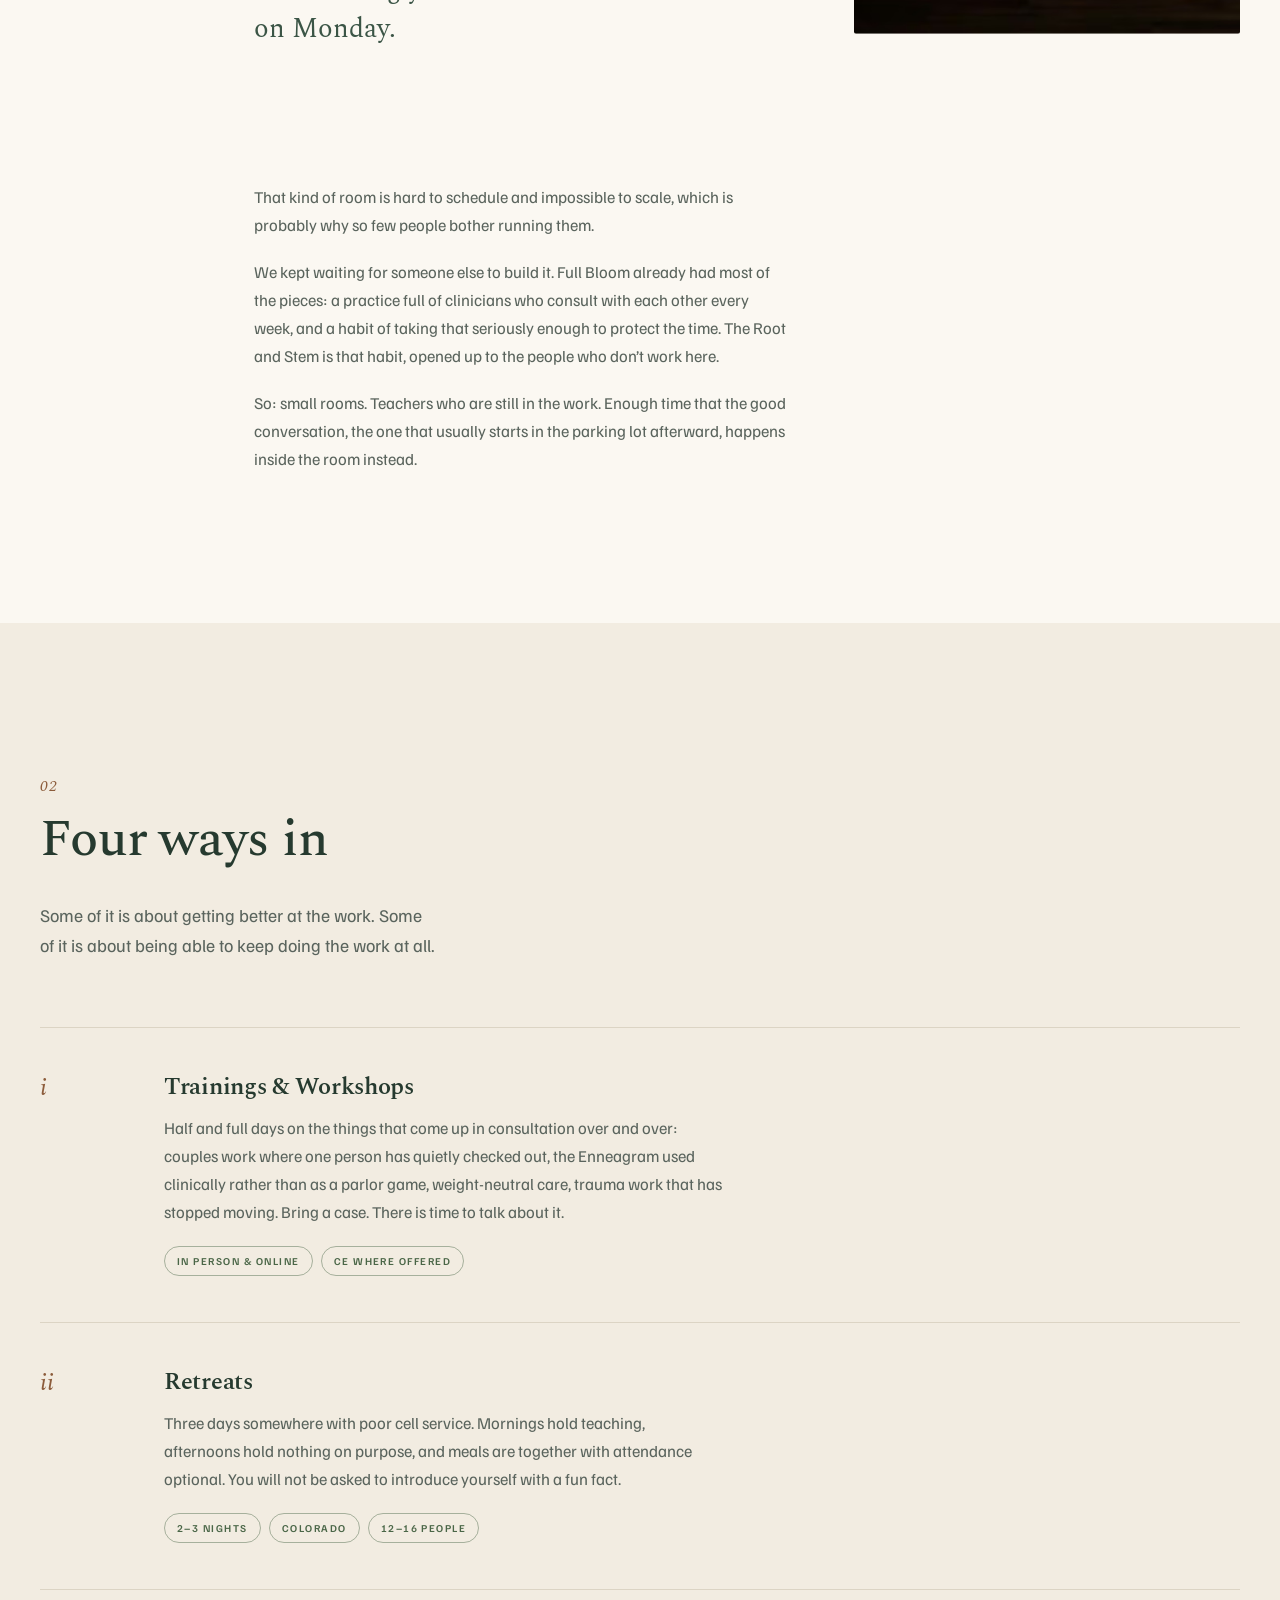
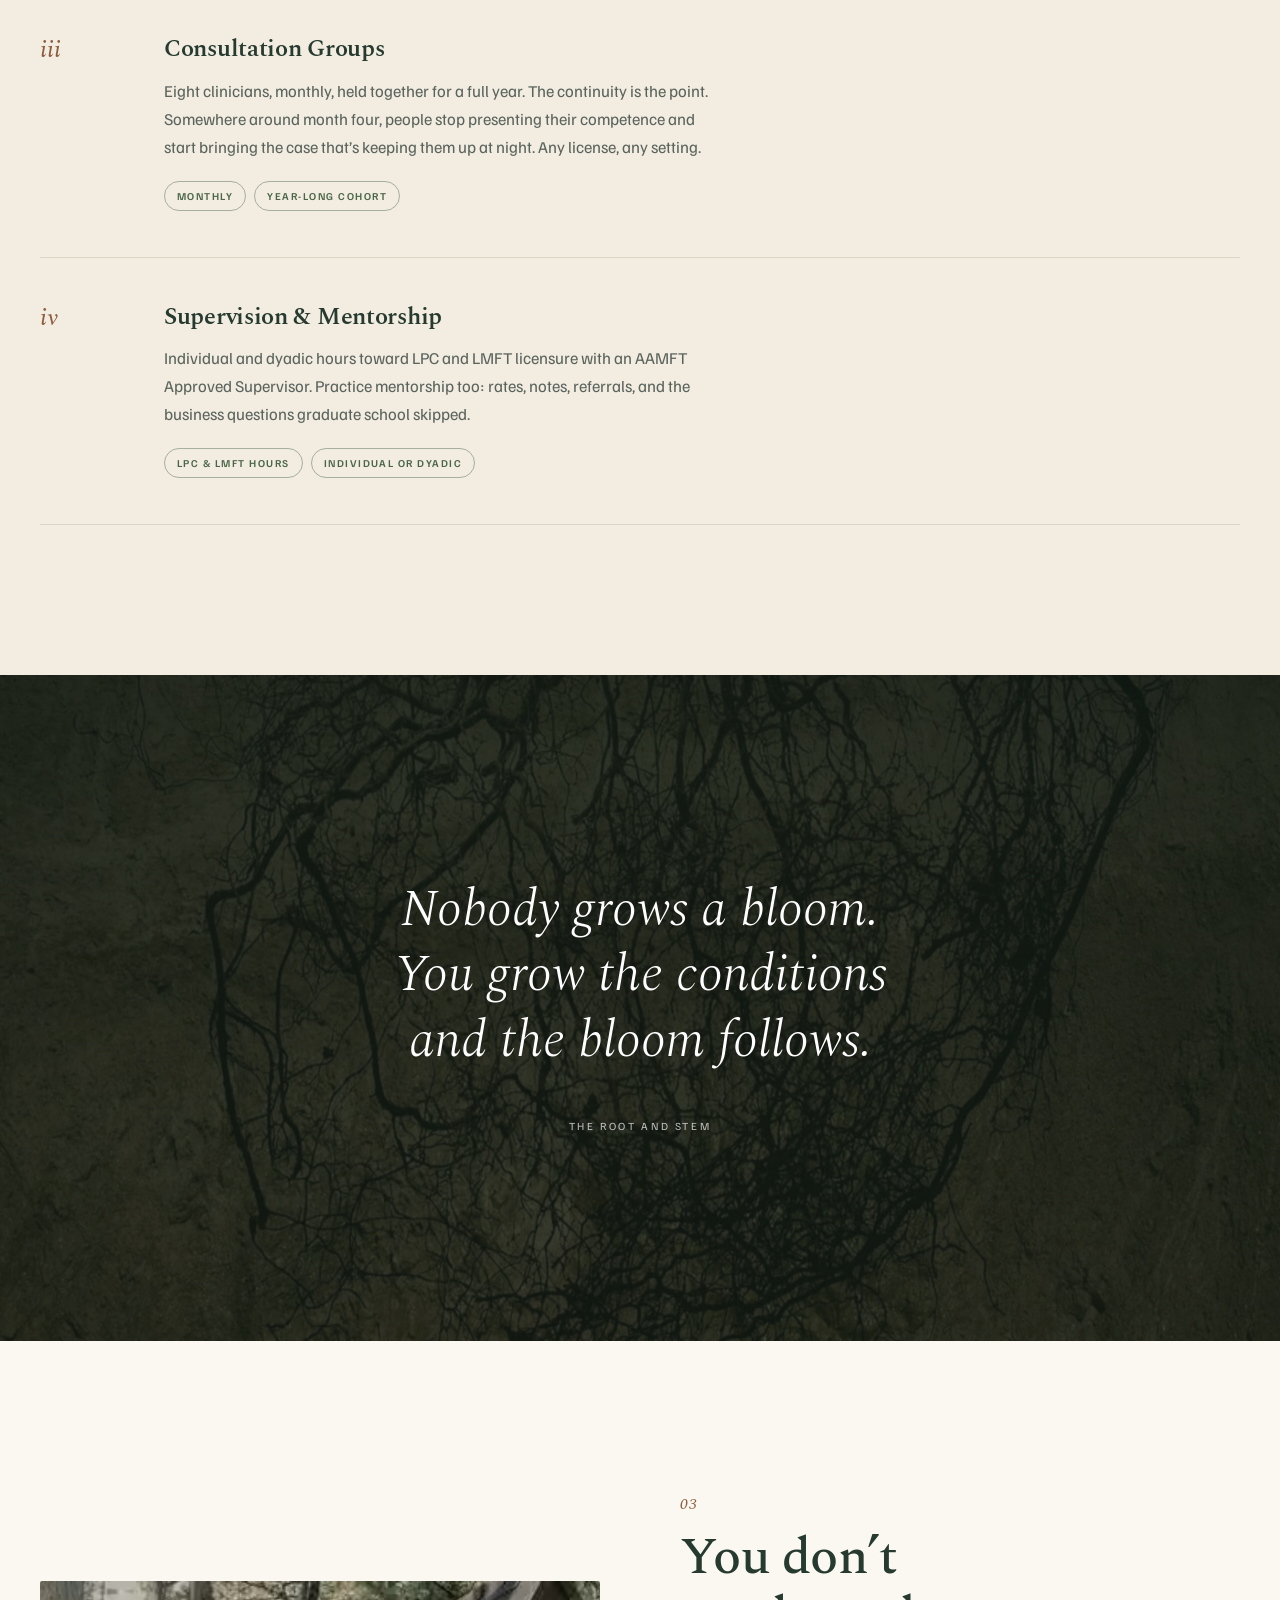
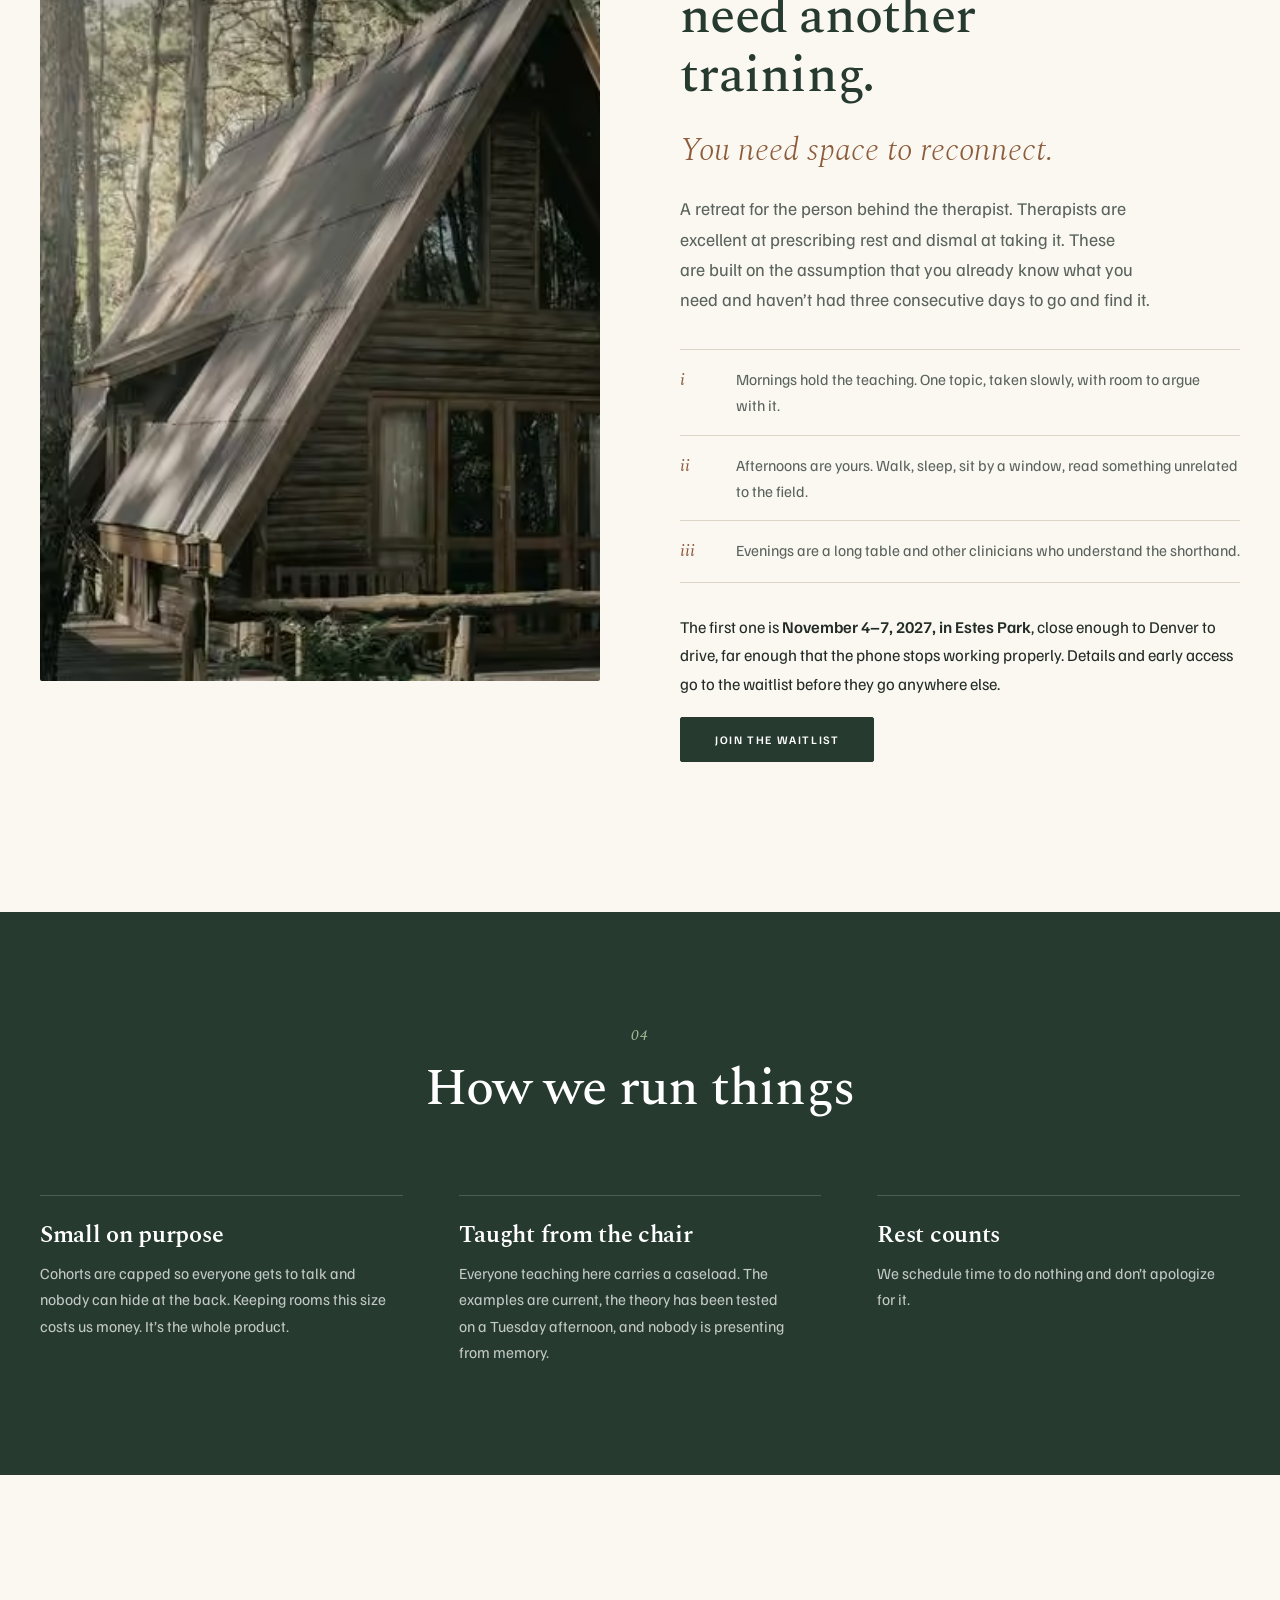
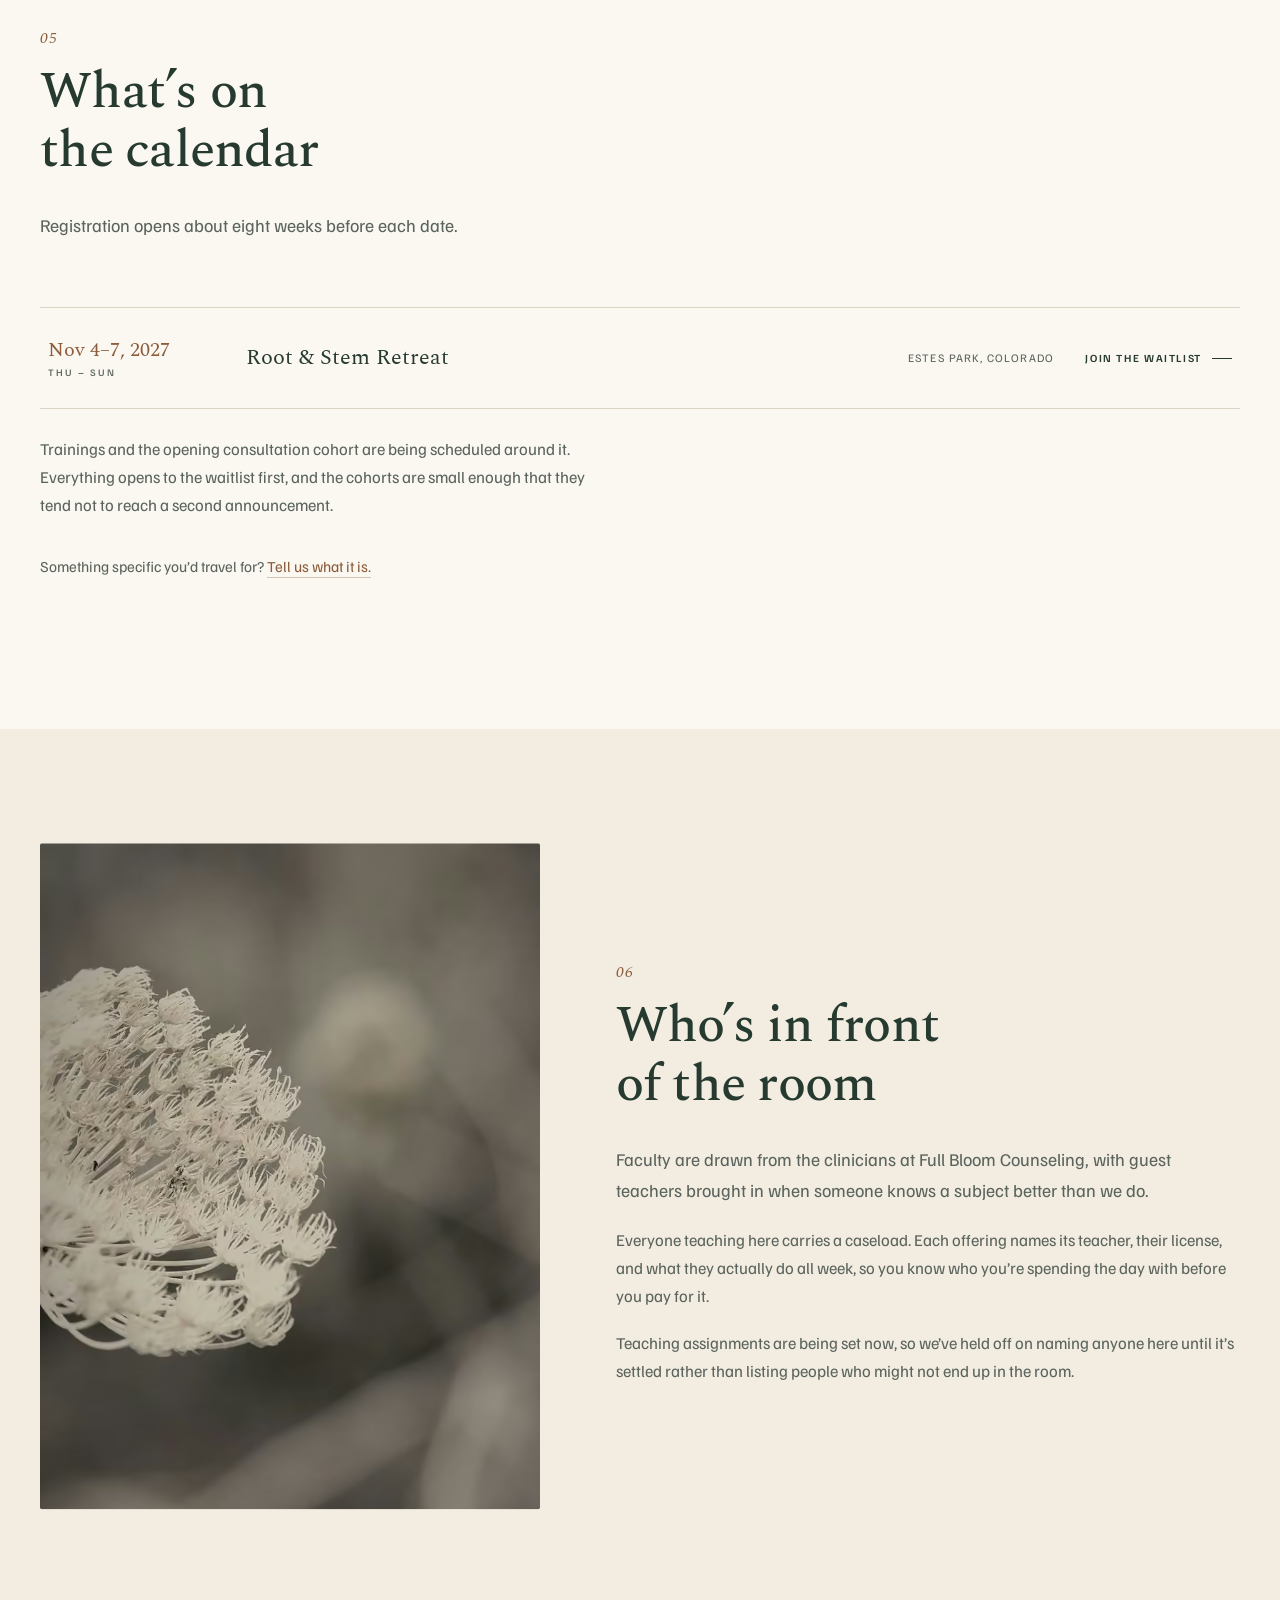
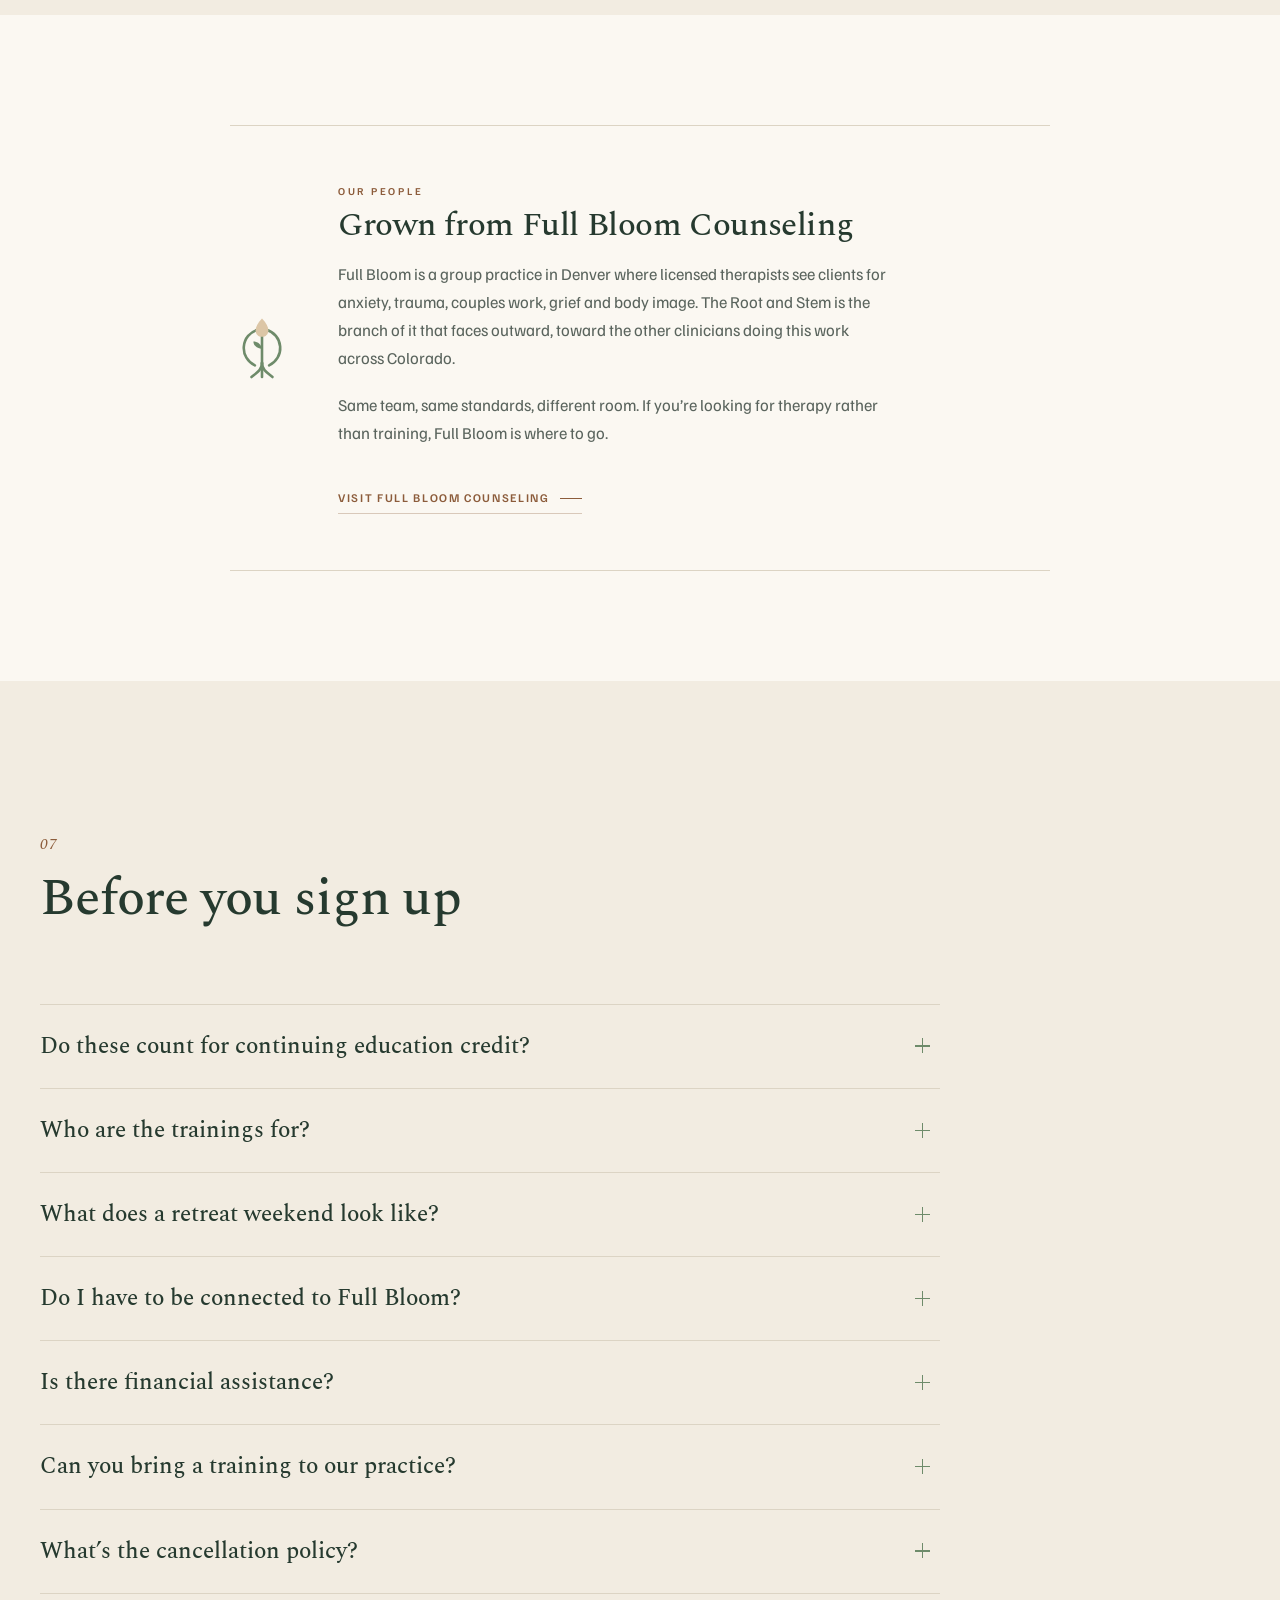
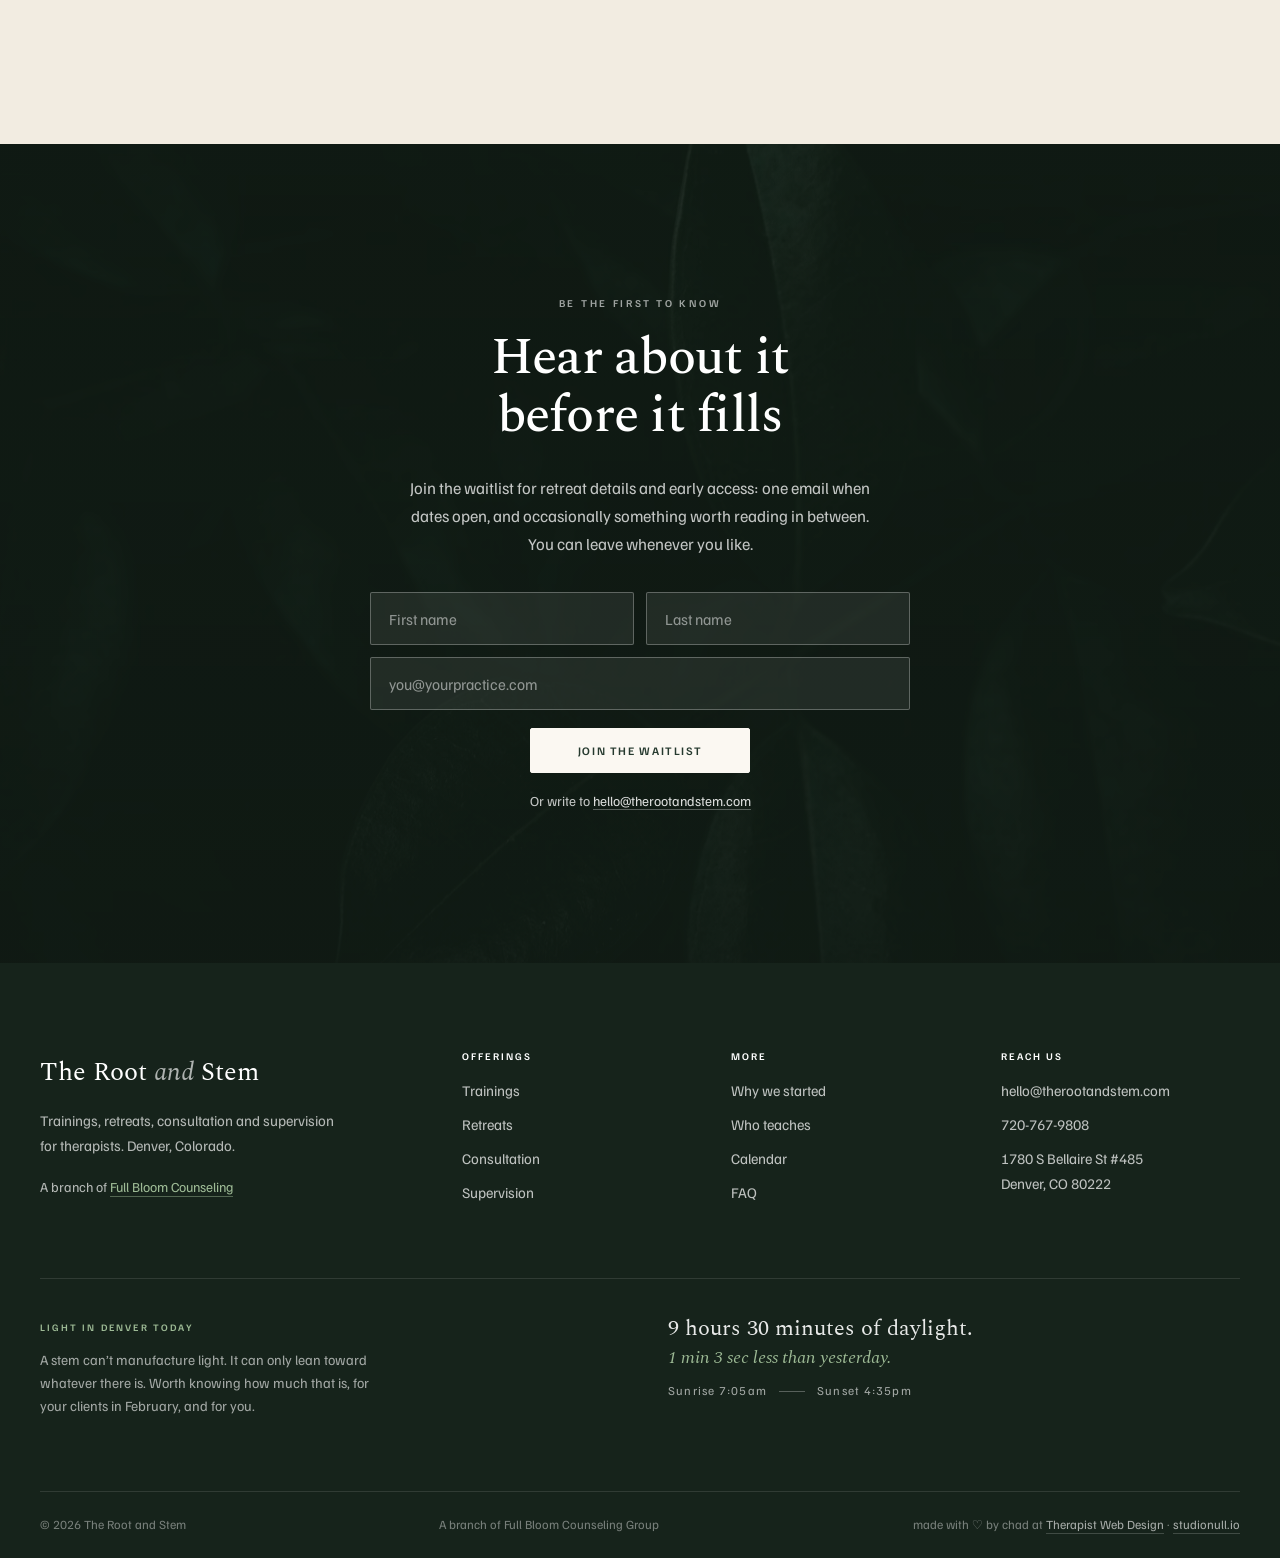
==== commit 3ccf430c: "Footer credit to Therapist Web Design and studionull.io; em dashes out of the greenhouse teaser Co-A" ====
--- a/index.html
+++ b/index.html
@@ -35,7 +35,7 @@
 <link rel="preload" as="image" type="image/avif" href="images/hero-roses-1440.avif"
       imagesrcset="images/hero-roses-640.avif 640w, images/hero-roses-1024.avif 1024w, images/hero-roses-1440.avif 1440w, images/hero-roses-2000.avif 2000w"
       imagesizes="100vw" fetchpriority="high">
-<link rel="stylesheet" href="css/style.css?v=14">
+<link rel="stylesheet" href="css/style.css?v=15">
 
 <script type="application/ld+json">
 {
@@ -754,6 +754,7 @@
     <div class="foot-base">
       <span>© <span id="year">2026</span> The Root and Stem</span>
       <span>A branch of Full Bloom Counseling Group</span>
+      <span class="foot-credit">made with &#9825; by chad at <a href="https://therapistweb.design/" target="_blank" rel="noopener">Therapist Web Design</a> &middot; <a href="https://studionull.io/" target="_blank" rel="noopener">studionull.io</a></span>
       <span class="egg-note" hidden>Took you long enough. <em>Now</em> it’s a bloom.</span>
     </div>
   </div>
--- a/css/style.css
+++ b/css/style.css
@@ -453,6 +453,8 @@
   margin-top:70px;padding:22px 0;border-top:1px solid rgba(255,255,255,.11);
   display:flex;flex-wrap:wrap;gap:8px 24px;justify-content:space-between;font-size:.78rem;color:rgba(255,255,255,.42)
 }
+.foot-credit a{color:rgba(255,255,255,.62);border-bottom:1px solid rgba(255,255,255,.18);padding-bottom:1px;transition:color .2s,border-color .2s}
+.foot-credit a:hover{color:#fff;border-color:#fff}
 
 /* ── Motion primitives ────────────────────────────────────── */
 /* Cormorant has deep descenders and these headings run at tight leading, so
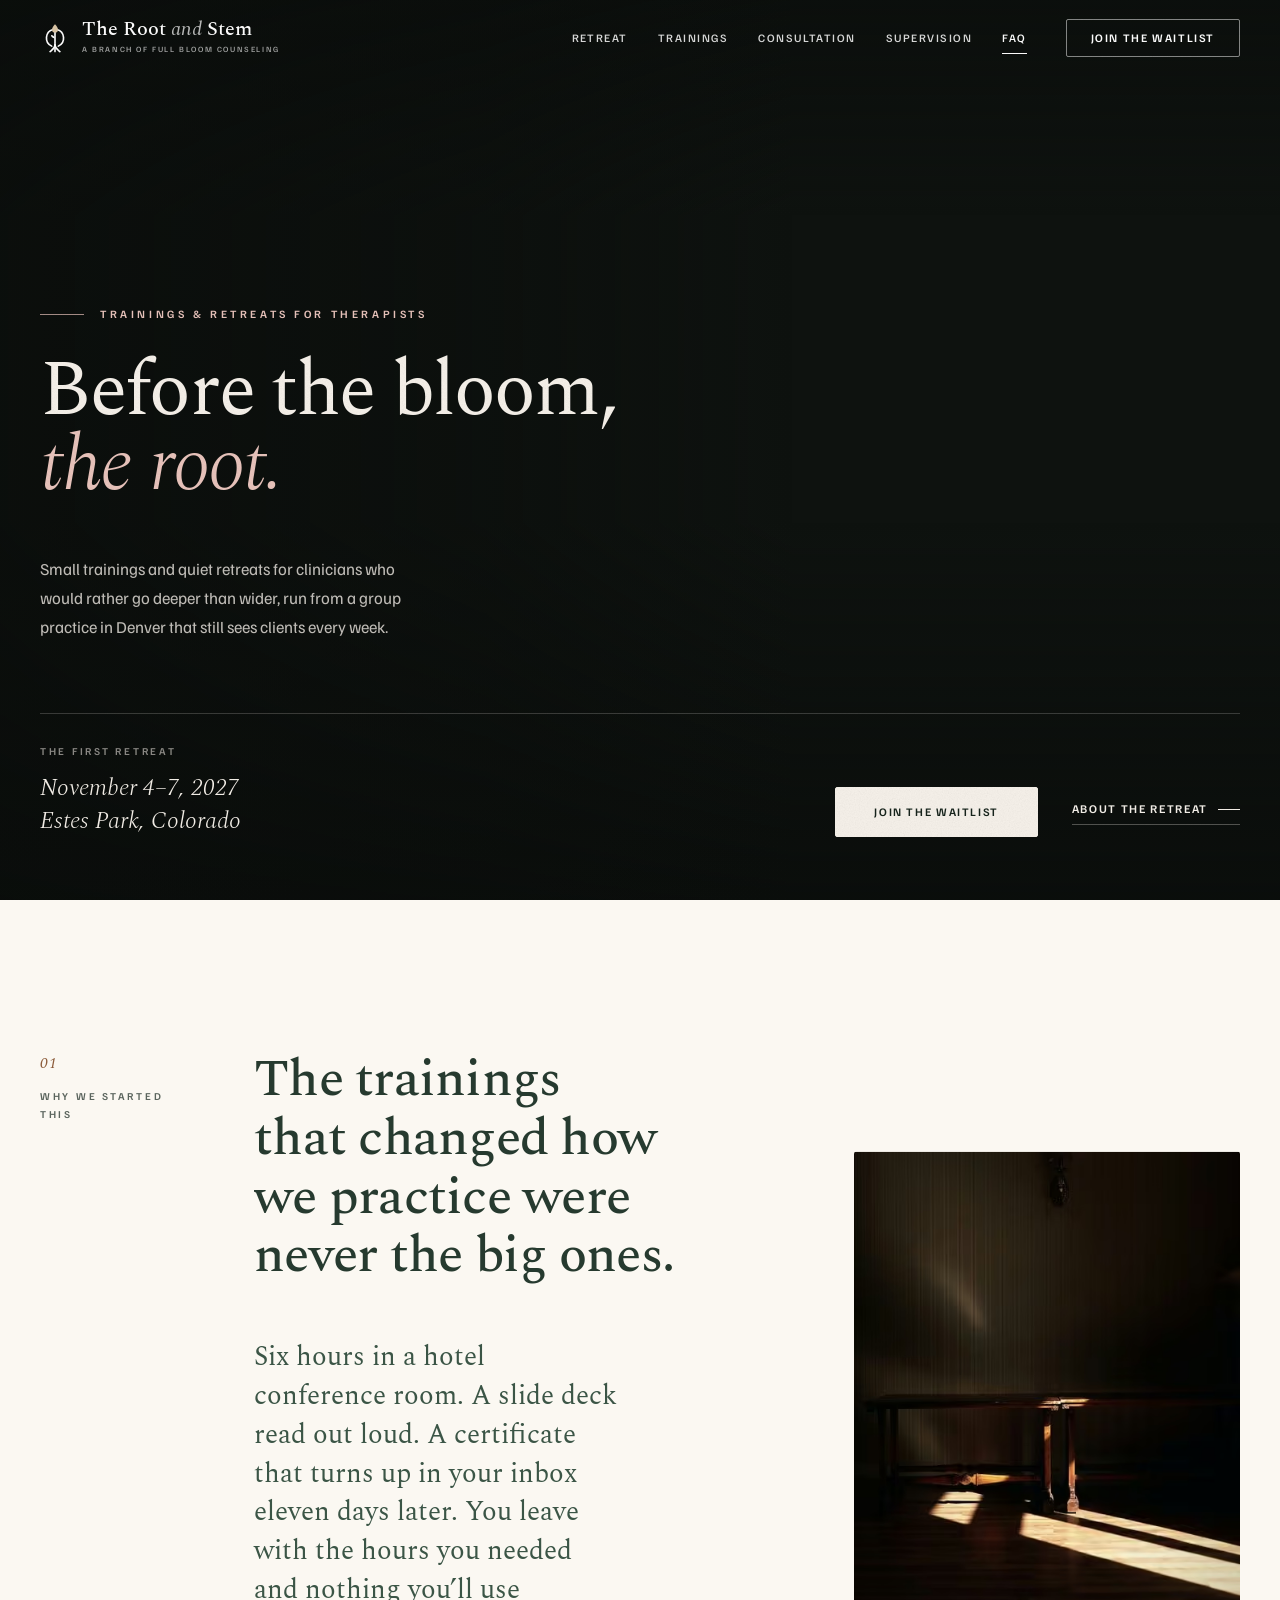
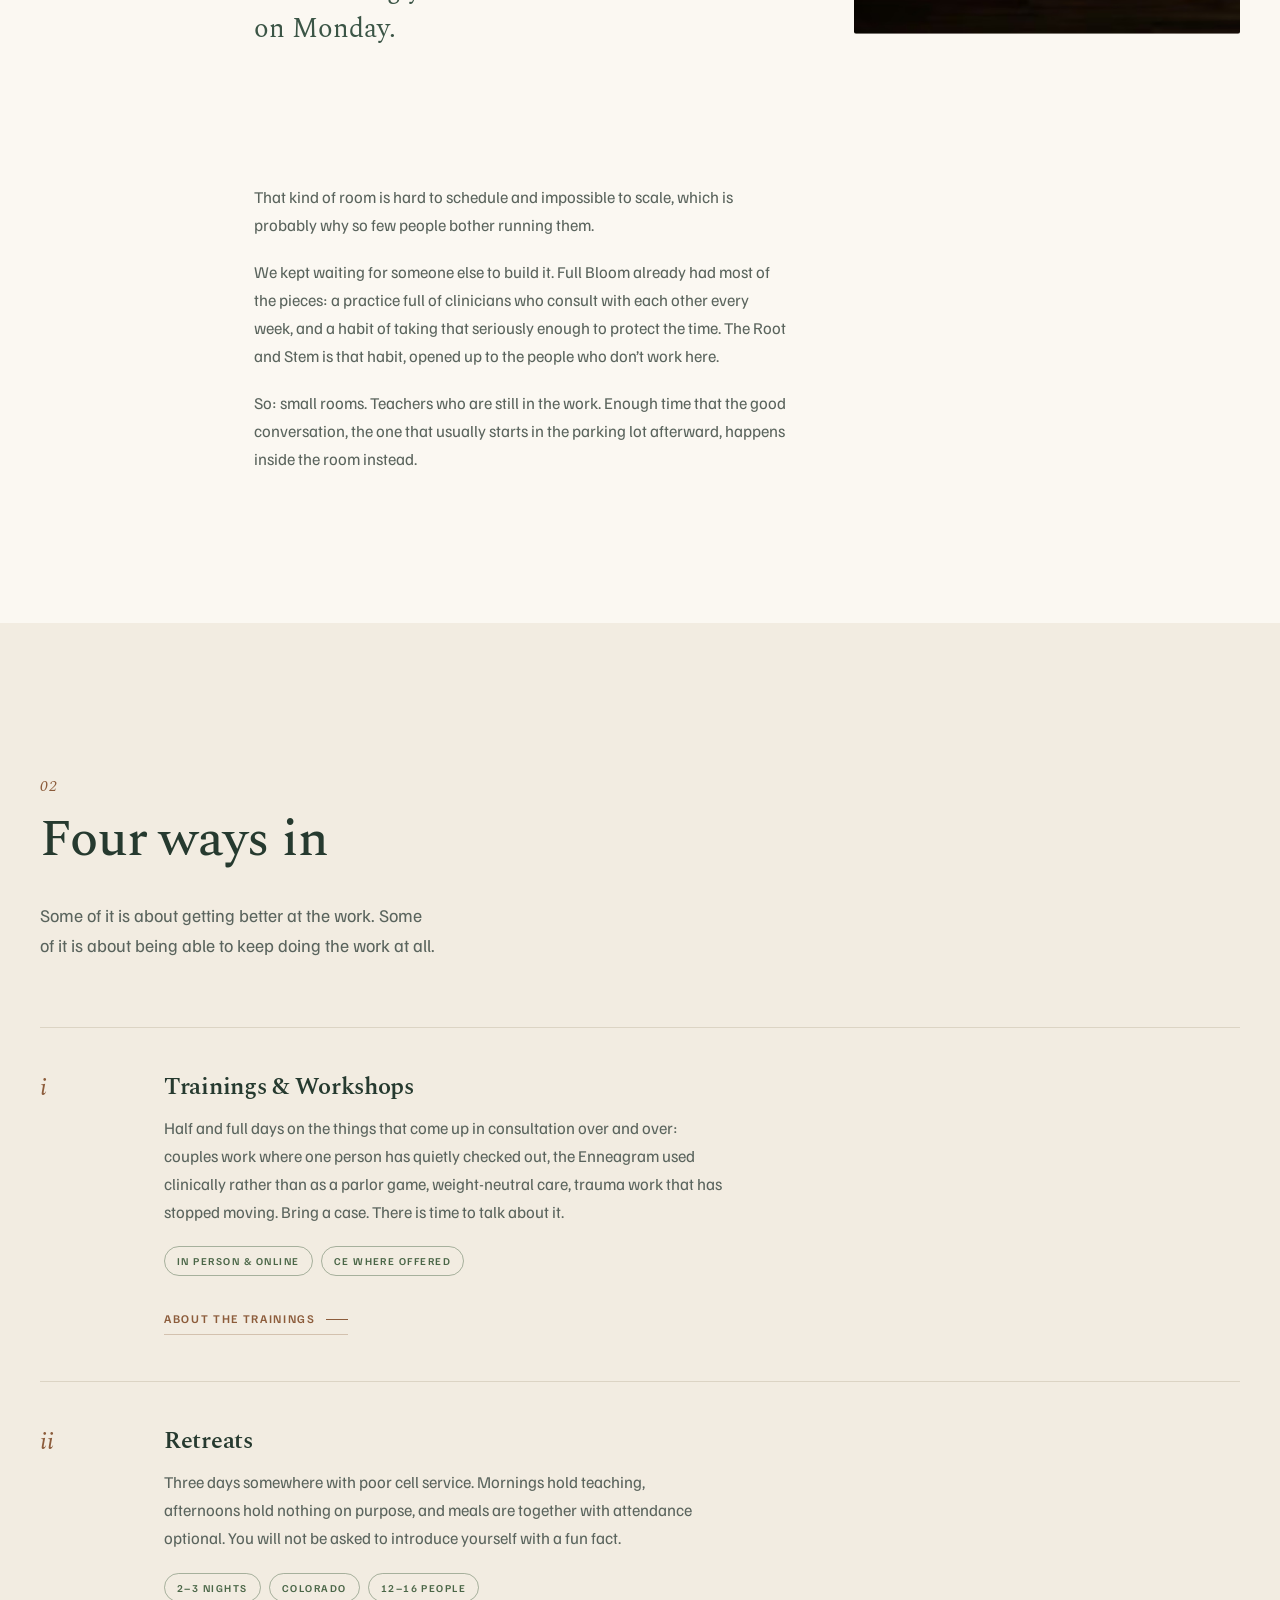
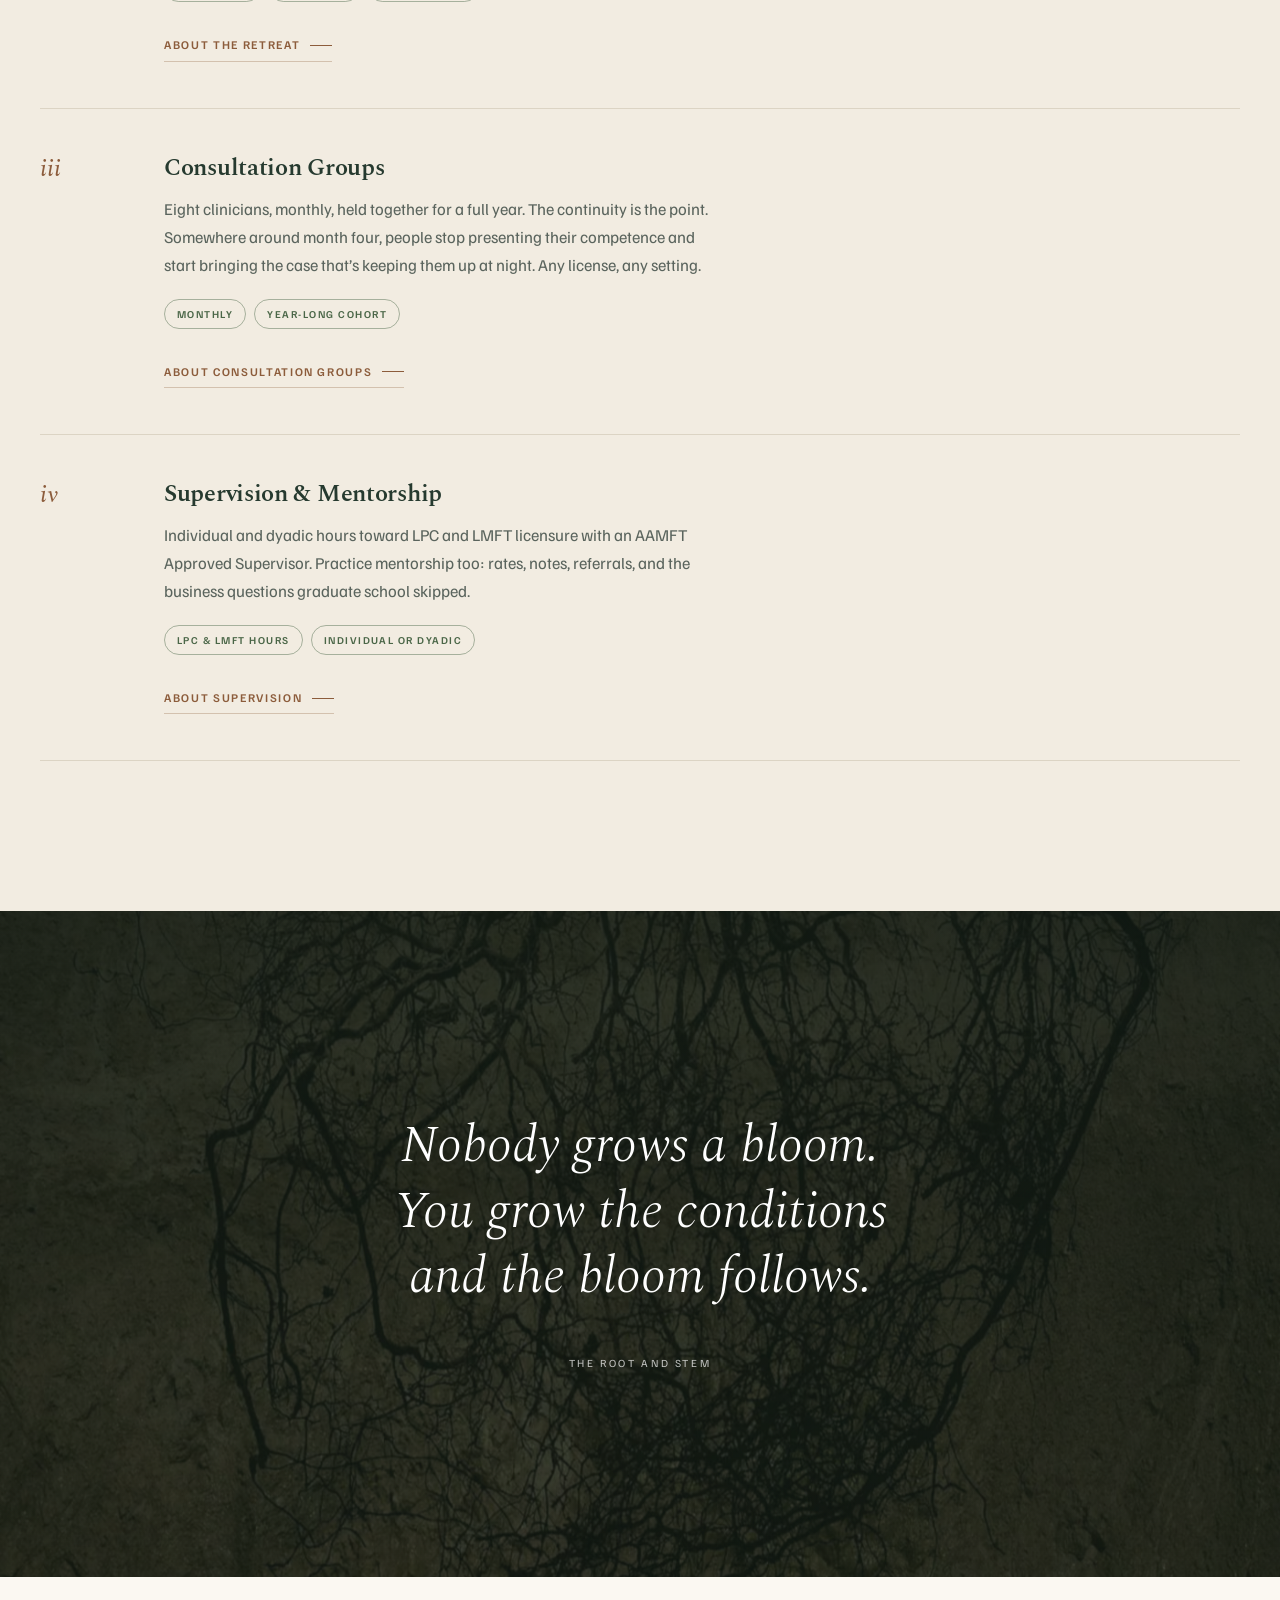
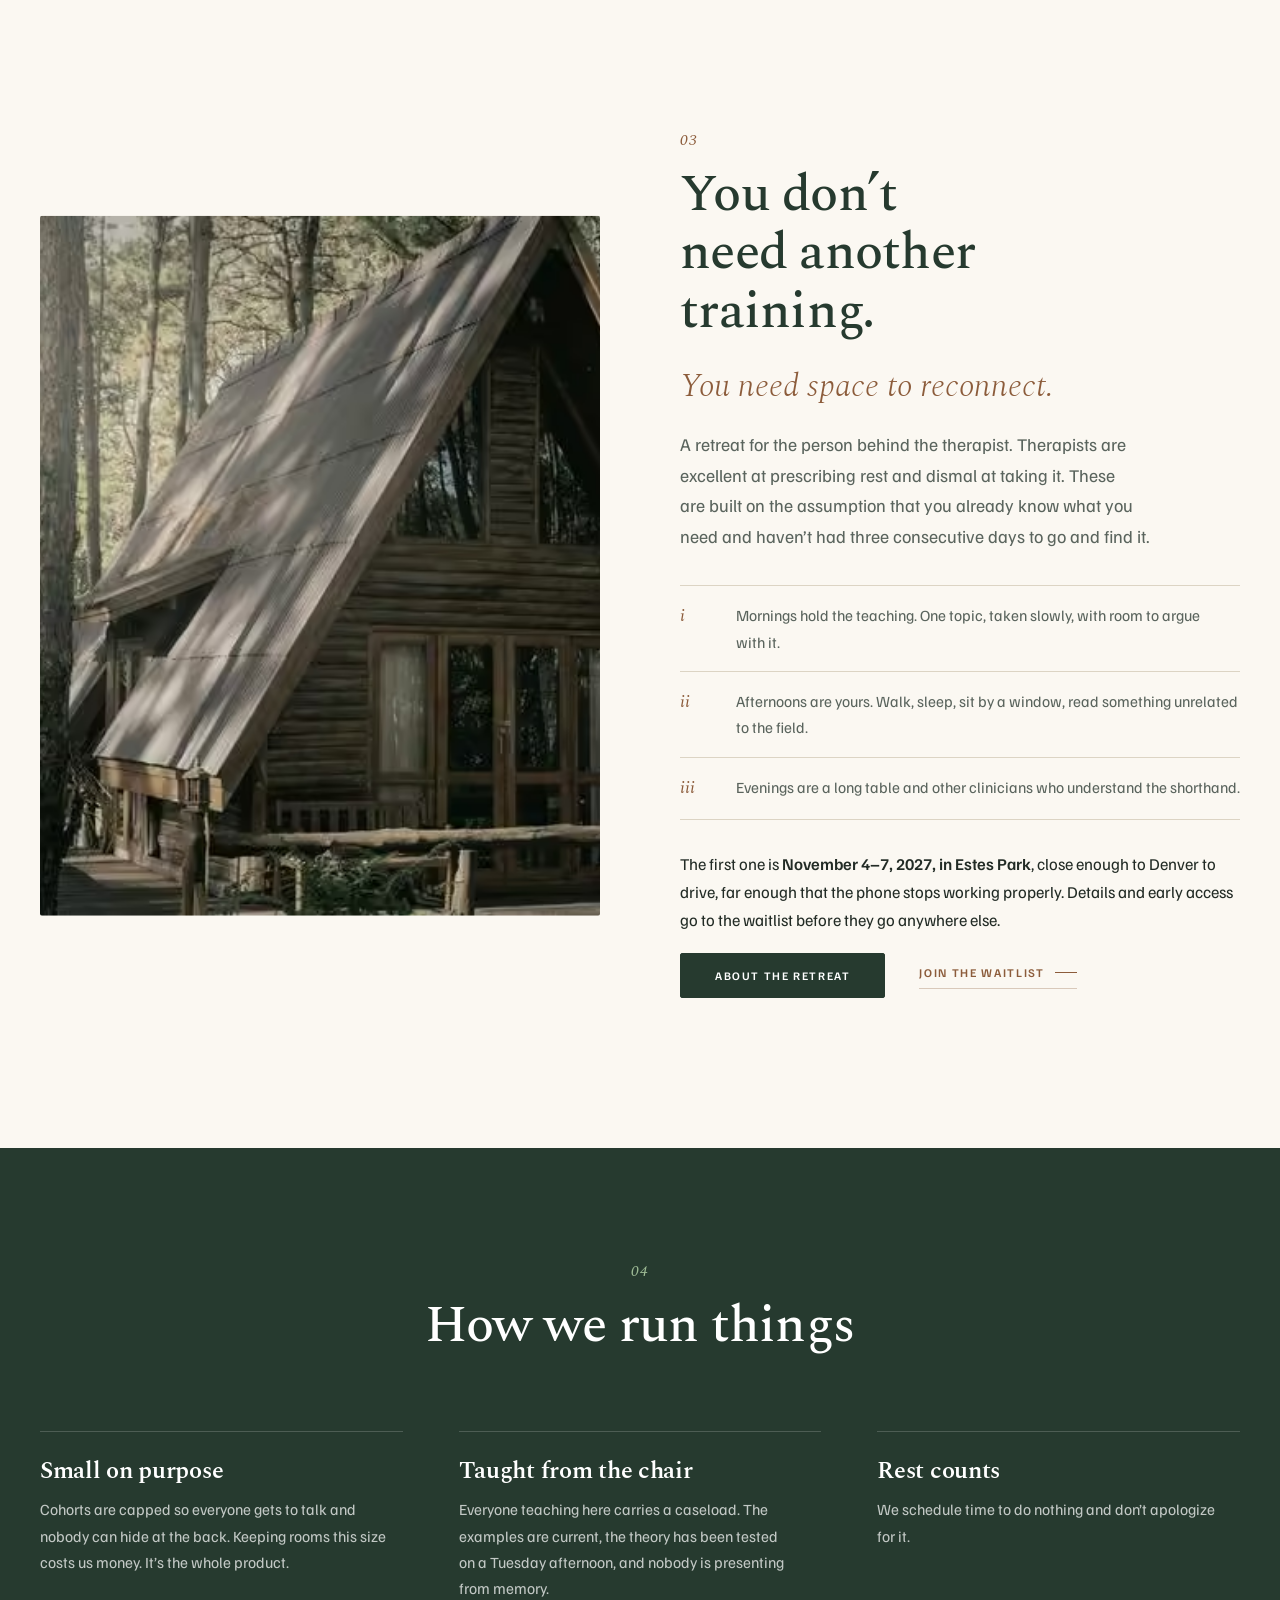
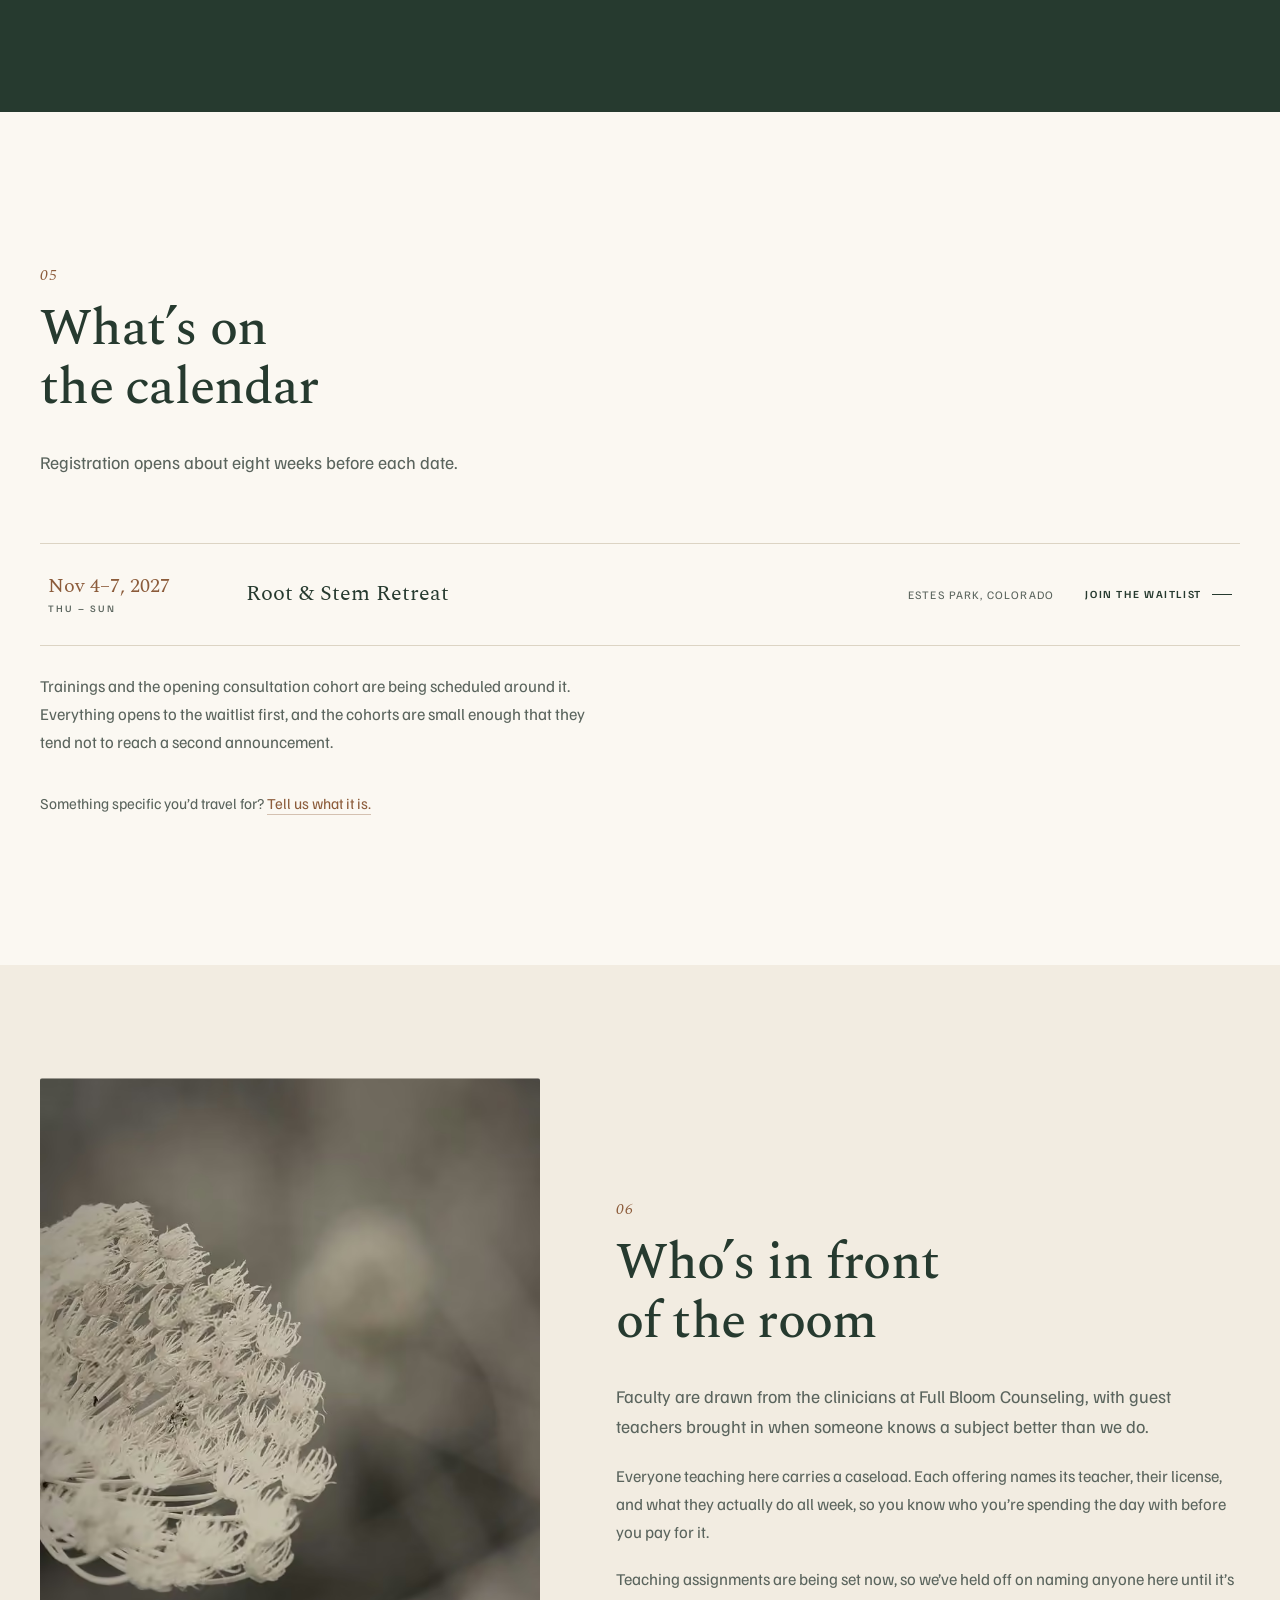
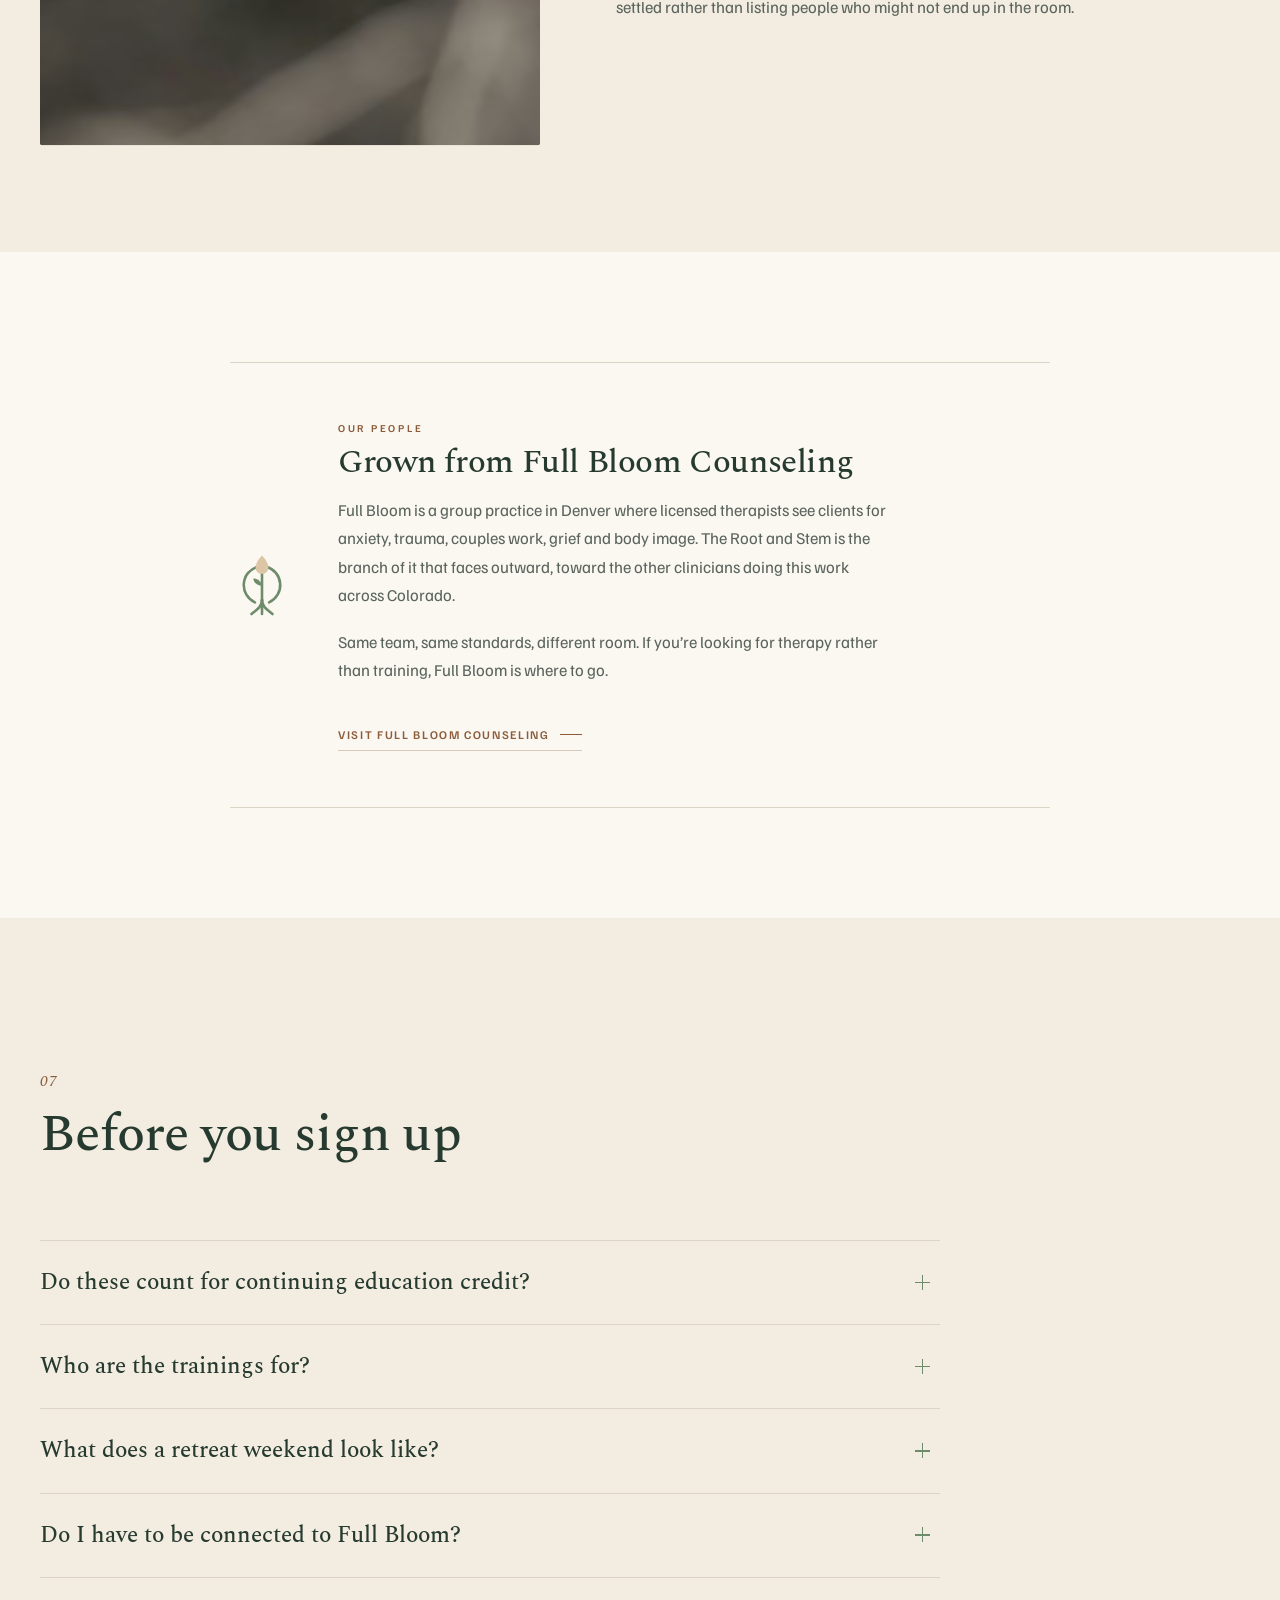
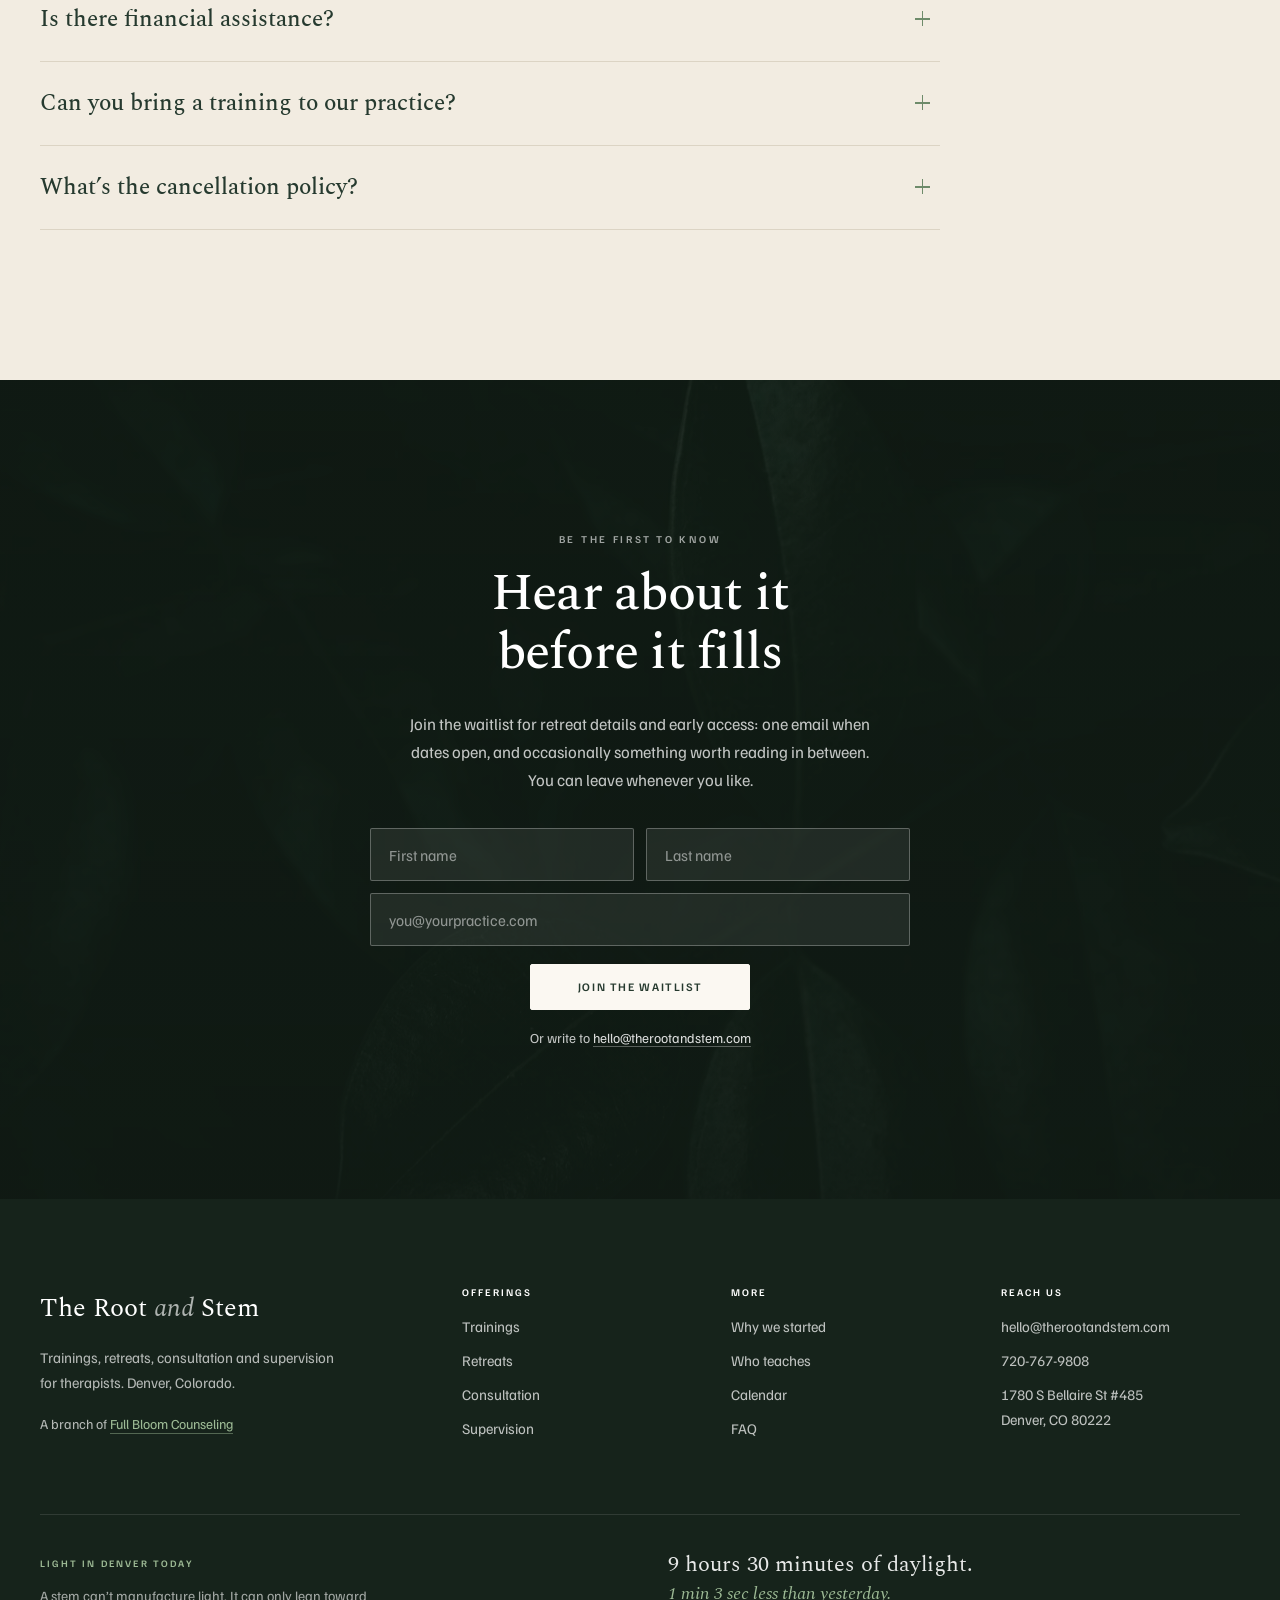
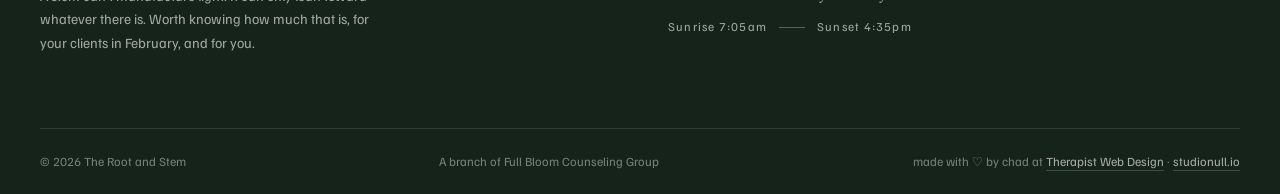
==== commit 5505f150: "Four dedicated pages: /retreat, /trainings, /consultation-groups, /supervision One URL can only rank" ====
--- a/index.html
+++ b/index.html
@@ -35,7 +35,7 @@
 <link rel="preload" as="image" type="image/avif" href="images/hero-roses-1440.avif"
       imagesrcset="images/hero-roses-640.avif 640w, images/hero-roses-1024.avif 1024w, images/hero-roses-1440.avif 1440w, images/hero-roses-2000.avif 2000w"
       imagesizes="100vw" fetchpriority="high">
-<link rel="stylesheet" href="css/style.css?v=15">
+<link rel="stylesheet" href="css/style.css?v=17">
 
 <script type="application/ld+json">
 {
@@ -131,7 +131,20 @@
       "image": "https://therootandstem.com/images/og-card.jpg",
       "organizer": {
         "@id": "https://therootandstem.com/#org"
-      }
+      },
+      "offers": {
+        "@type": "Offer",
+        "url": "https://therootandstem.com/retreat#join",
+        "availability": "https://schema.org/PreOrder",
+        "validFrom": "2026-11-06",
+        "description": "Registration opens to the waitlist first, about eight weeks before the date."
+      },
+      "audience": {
+        "@type": "Audience",
+        "audienceType": "Licensed and pre-licensed mental health clinicians"
+      },
+      "url": "https://therootandstem.com/retreat",
+      "maximumAttendeeCapacity": 16
     },
     {
       "@type": "FAQPage",
@@ -326,10 +339,7 @@
     </a>
 
     <ul class="nav-links">
-      <li><a href="#why">Why</a></li>
-      <li><a href="#offerings">Offerings</a></li>
-      <li><a href="#retreats">Retreats</a></li>
-      <li><a href="#calendar">Calendar</a></li>
+      <li><a href="/retreat">Retreat</a></li><li><a href="/trainings">Trainings</a></li><li><a href="/consultation-groups">Consultation</a></li><li><a href="/supervision">Supervision</a></li>
       <li><a href="#faq">FAQ</a></li>
     </ul>
     <a class="btn btn-line nav-cta" href="#join">Join the waitlist</a>
@@ -340,11 +350,9 @@
 
 <div class="drawer" id="drawer">
   <ul>
-    <li><a href="#why">Why</a></li>
-    <li><a href="#offerings">Offerings</a></li>
-    <li><a href="#retreats">Retreats</a></li>
+    <li><a href="#why">Why we started</a></li>
+    <li><a href="/retreat">Retreat</a></li><li><a href="/trainings">Trainings</a></li><li><a href="/consultation-groups">Consultation</a></li><li><a href="/supervision">Supervision</a></li>
     <li><a href="#calendar">Calendar</a></li>
-    <li><a href="#teaching">Who teaches</a></li>
     <li><a href="#faq">FAQ</a></li>
   </ul>
   <a class="btn btn-solid" href="#join">Join the waitlist</a>
@@ -379,7 +387,7 @@
       </p>
       <div class="hero-cta">
         <a class="btn btn-solid-light" href="#join">Join the waitlist</a>
-        <a class="link-arrow link-arrow-light" href="#retreats">About the retreat<i></i></a>
+        <a class="link-arrow link-arrow-light" href="/retreat">About the retreat<i></i></a>
       </div>
     </div>
   </div>
@@ -439,6 +447,7 @@
           <h3>Trainings &amp; Workshops</h3>
           <p>Half and full days on the things that come up in consultation over and over: couples work where one person has quietly checked out, the Enneagram used clinically rather than as a parlor game, weight-neutral care, trauma work that has stopped moving. Bring a case. There is time to talk about it.</p>
           <p class="offer-meta"><span>In person &amp; online</span><span>CE where offered</span></p>
+          <a class="link-arrow" href="/trainings">About the trainings<i></i></a>
         </div>
       </li>
 
@@ -448,6 +457,7 @@
           <h3>Retreats</h3>
           <p>Three days somewhere with poor cell service. Mornings hold teaching, afternoons hold nothing on purpose, and meals are together with attendance optional. You will not be asked to introduce yourself with a fun fact.</p>
           <p class="offer-meta"><span>2–3 nights</span><span>Colorado</span><span>12–16 people</span></p>
+          <a class="link-arrow" href="/retreat">About the retreat<i></i></a>
         </div>
       </li>
 
@@ -457,6 +467,7 @@
           <h3>Consultation Groups</h3>
           <p>Eight clinicians, monthly, held together for a full year. The continuity is the point. Somewhere around month four, people stop presenting their competence and start bringing the case that’s keeping them up at night. Any license, any setting.</p>
           <p class="offer-meta"><span>Monthly</span><span>Year-long cohort</span></p>
+          <a class="link-arrow" href="/consultation-groups">About consultation groups<i></i></a>
         </div>
       </li>
 
@@ -466,6 +477,7 @@
           <h3>Supervision &amp; Mentorship</h3>
           <p>Individual and dyadic hours toward LPC and LMFT licensure with an AAMFT Approved Supervisor. Practice mentorship too: rates, notes, referrals, and the business questions graduate school skipped.</p>
           <p class="offer-meta"><span>LPC &amp; LMFT hours</span><span>Individual or dyadic</span></p>
+          <a class="link-arrow" href="/supervision">About supervision<i></i></a>
         </div>
       </li>
     </ol>
@@ -515,7 +527,10 @@
 
         <p>The first one is <strong>November 4–7, 2027, in Estes Park</strong>, close enough to Denver to drive, far enough that the phone stops working properly. Details and early access go to the waitlist before they go anywhere else.</p>
 
-        <a class="btn btn-solid" href="#join">Join the waitlist</a>
+        <div class="hero-cta">
+          <a class="btn btn-solid" href="/retreat">About the retreat</a>
+          <a class="link-arrow" href="#join">Join the waitlist<i></i></a>
+        </div>
       </div>
     </div>
   </div>
@@ -558,7 +573,7 @@
     <ul class="agenda">
       <li class="agenda-row">
         <span class="agenda-date">Nov 4–7, 2027<b>THU – SUN</b></span>
-        <span class="agenda-title">Root &amp; Stem Retreat</span>
+        <span class="agenda-title"><a href="/retreat">Root &amp; Stem Retreat</a></span>
         <span class="agenda-meta">Estes Park, Colorado</span>
         <a class="agenda-link" href="#join">Join the waitlist<i></i></a>
       </li>
@@ -687,7 +702,7 @@
          main.js submits this with fetch() so the visitor stays on the page —
          Kit's own embed script isn't needed, which keeps the site free of
          third-party JS. If fetch fails, it falls back to a normal form POST. -->
-    <form class="signup" action="https://app.kit.com/forms/9795875/subscriptions" method="post" novalidate>
+    <form class="signup" action="https://app.kit.com/forms/9795875/subscriptions" method="post">
       <label class="sr-only" for="fname">First name</label>
       <input id="fname" type="text" name="fields[first_name]" placeholder="First name" required autocomplete="given-name">
       <!-- last_name is a Kit custom field, not a built-in one. It must exist in Kit
@@ -714,10 +729,10 @@
       <div>
         <h4>Offerings</h4>
         <ul>
-          <li><a href="#offerings">Trainings</a></li>
-          <li><a href="#retreats">Retreats</a></li>
-          <li><a href="#offerings">Consultation</a></li>
-          <li><a href="#offerings">Supervision</a></li>
+          <li><a href="/trainings">Trainings</a></li>
+          <li><a href="/retreat">Retreats</a></li>
+          <li><a href="/consultation-groups">Consultation</a></li>
+          <li><a href="/supervision">Supervision</a></li>
         </ul>
       </div>
       <div>
@@ -760,6 +775,6 @@
   </div>
 </footer>
 
-<script src="js/main.js?v=12" defer></script>
+<script src="js/main.js?v=14" defer></script>
 </body>
 </html>
--- a/css/style.css
+++ b/css/style.css
@@ -255,14 +255,21 @@
     linear-gradient(to bottom,rgba(10,13,11,.6) 0%,rgba(10,13,11,0) 24%,rgba(10,13,11,0) 58%,rgba(10,13,11,.82) 100%);
 }
 .hero-inner{position:relative;z-index:2;width:100%}
-.hero-copy{max-width:58%}
+.hero-copy{max-width:58%;container-type:inline-size}
 
 .hero .kicker{
   display:flex;align-items:center;gap:16px;
   color:var(--blush);font-size:.7rem;letter-spacing:.32em;margin-bottom:30px
 }
 .hero .kicker::before{content:'';width:44px;height:1px;background:currentColor;opacity:.7}
-.hero h1{color:#F6F1EA;margin:0 0 34px;font-size:clamp(3rem,6vw,6.6rem);line-height:.98;letter-spacing:-.024em;white-space:nowrap}
+/* The headline is nowrap inside overflow:hidden line masks, so it can never wrap
+   and can never spill: it can only be cut off. "Before the bloom," is 7.5em wide
+   and the copy column caps at ~720px, so the old 6.6rem ceiling (105px) ran the
+   line to 790px and sliced the "m," off the end on anything wider than ~1700px.
+   13cqw ties the size to the column itself: 13% of 720px is 93px, and 7.5em of
+   that is 700px, inside the column with a little air. The rem line is the
+   fallback for engines without container units. */
+.hero h1{color:#F6F1EA;margin:0 0 34px;font-size:clamp(3rem,6vw,5.8rem);font-size:clamp(3rem,min(6vw,13cqw),6.6rem);line-height:.98;letter-spacing:-.024em;white-space:nowrap}
 .hero h1 em{color:var(--blush)}
 .hero h1 br{display:block}
 .hero-sub{
@@ -653,3 +660,49 @@
   .signup input[type="email"]{flex:1 1 100%}
 }
 
+
+/* ── Inner pages ──────────────────────────────────────────────
+   /retreat, /trainings, /consultation-groups, /supervision share a short
+   dark header instead of the full-bleed hero: the fixed nav sits over it
+   transparent exactly as it does over the roses, and goes cream on scroll. */
+.page-head{
+  position:relative;background:var(--forest-deep);color:#fff;
+  padding:calc(var(--nav-h) + clamp(64px,9vh,110px)) 0 clamp(56px,7vh,84px);overflow:hidden
+}
+.page-head::after{
+  content:'';position:absolute;inset:auto 0 0 0;height:1px;
+  background:linear-gradient(90deg,rgba(246,241,234,.18),rgba(246,241,234,0))
+}
+.crumb{display:flex;gap:12px;align-items:center;font-size:.68rem;letter-spacing:.14em;text-transform:uppercase;color:rgba(246,241,234,.5);margin-bottom:34px}
+.crumb a{color:rgba(246,241,234,.7)}
+.crumb a:hover{color:#fff}
+.page-head .kicker{display:flex;align-items:center;gap:16px;color:var(--blush);font-size:.7rem;letter-spacing:.32em;margin-bottom:26px}
+.page-head .kicker::before{content:'';width:44px;height:1px;background:currentColor;opacity:.7}
+.page-head h1{
+  color:#F6F1EA;margin:0 0 28px;max-width:24ch;
+  font-size:clamp(2.5rem,5vw,5.2rem);line-height:1.02;letter-spacing:-.022em
+}
+.page-head h1 br{display:block}
+.page-lead{max-width:56ch;margin:0;color:rgba(246,241,234,.78);font-size:clamp(1.05rem,1.3vw,1.18rem);line-height:1.72}
+.page-meta{
+  display:grid;gap:2px;margin:44px 0 0;padding-top:26px;max-width:420px;
+  border-top:1px solid rgba(246,241,234,.2)
+}
+.page-meta .label{color:rgba(246,241,234,.55);margin-bottom:10px}
+.page-meta em{font-family:var(--serif);font-style:italic;font-weight:300;font-size:clamp(1.25rem,1.8vw,1.5rem);line-height:1.3;color:#F6F1EA}
+.beats.days li{grid-template-columns:56px 1fr}
+.beats.days span{font-style:normal;font-family:var(--sans);font-size:.7rem;letter-spacing:.18em;text-transform:uppercase;padding-top:.3em}
+.beats.days strong{color:var(--ink);font-weight:500}
+.nav-links a[aria-current="page"]{color:#fff}
+.nav-links a[aria-current="page"]::after{transform:scaleX(1)}
+#header.stuck .nav-links a[aria-current="page"]{color:var(--clay-dark)}
+.offer-body .link-arrow{margin-top:14px}
+@media (max-width:1180px){
+  .page-head h1 br{display:none}
+}
+@media (max-width:680px){
+  .page-head{padding-top:calc(var(--nav-h) + 48px)}
+  .page-head h1{font-size:clamp(2.1rem,9.5vw,2.9rem)}
+  .crumb{margin-bottom:26px}
+  .page-meta{margin-top:34px}
+}
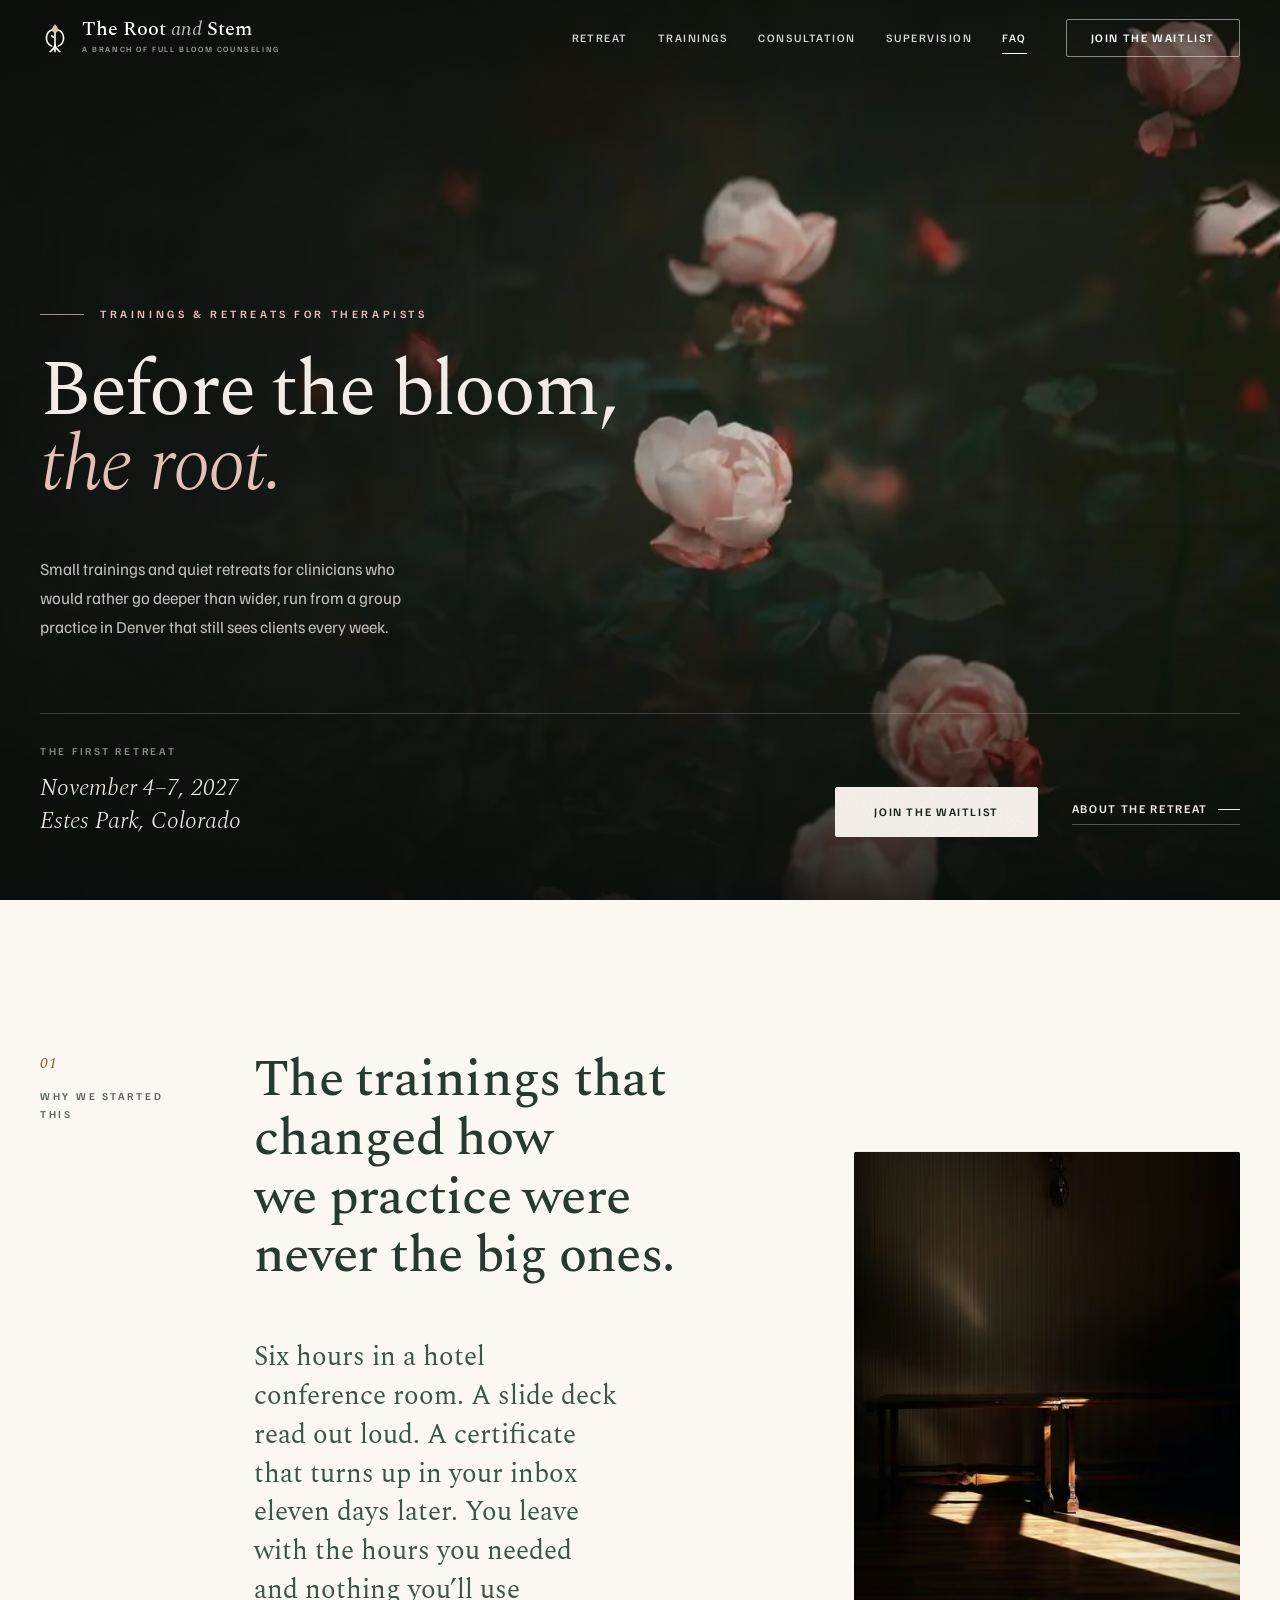
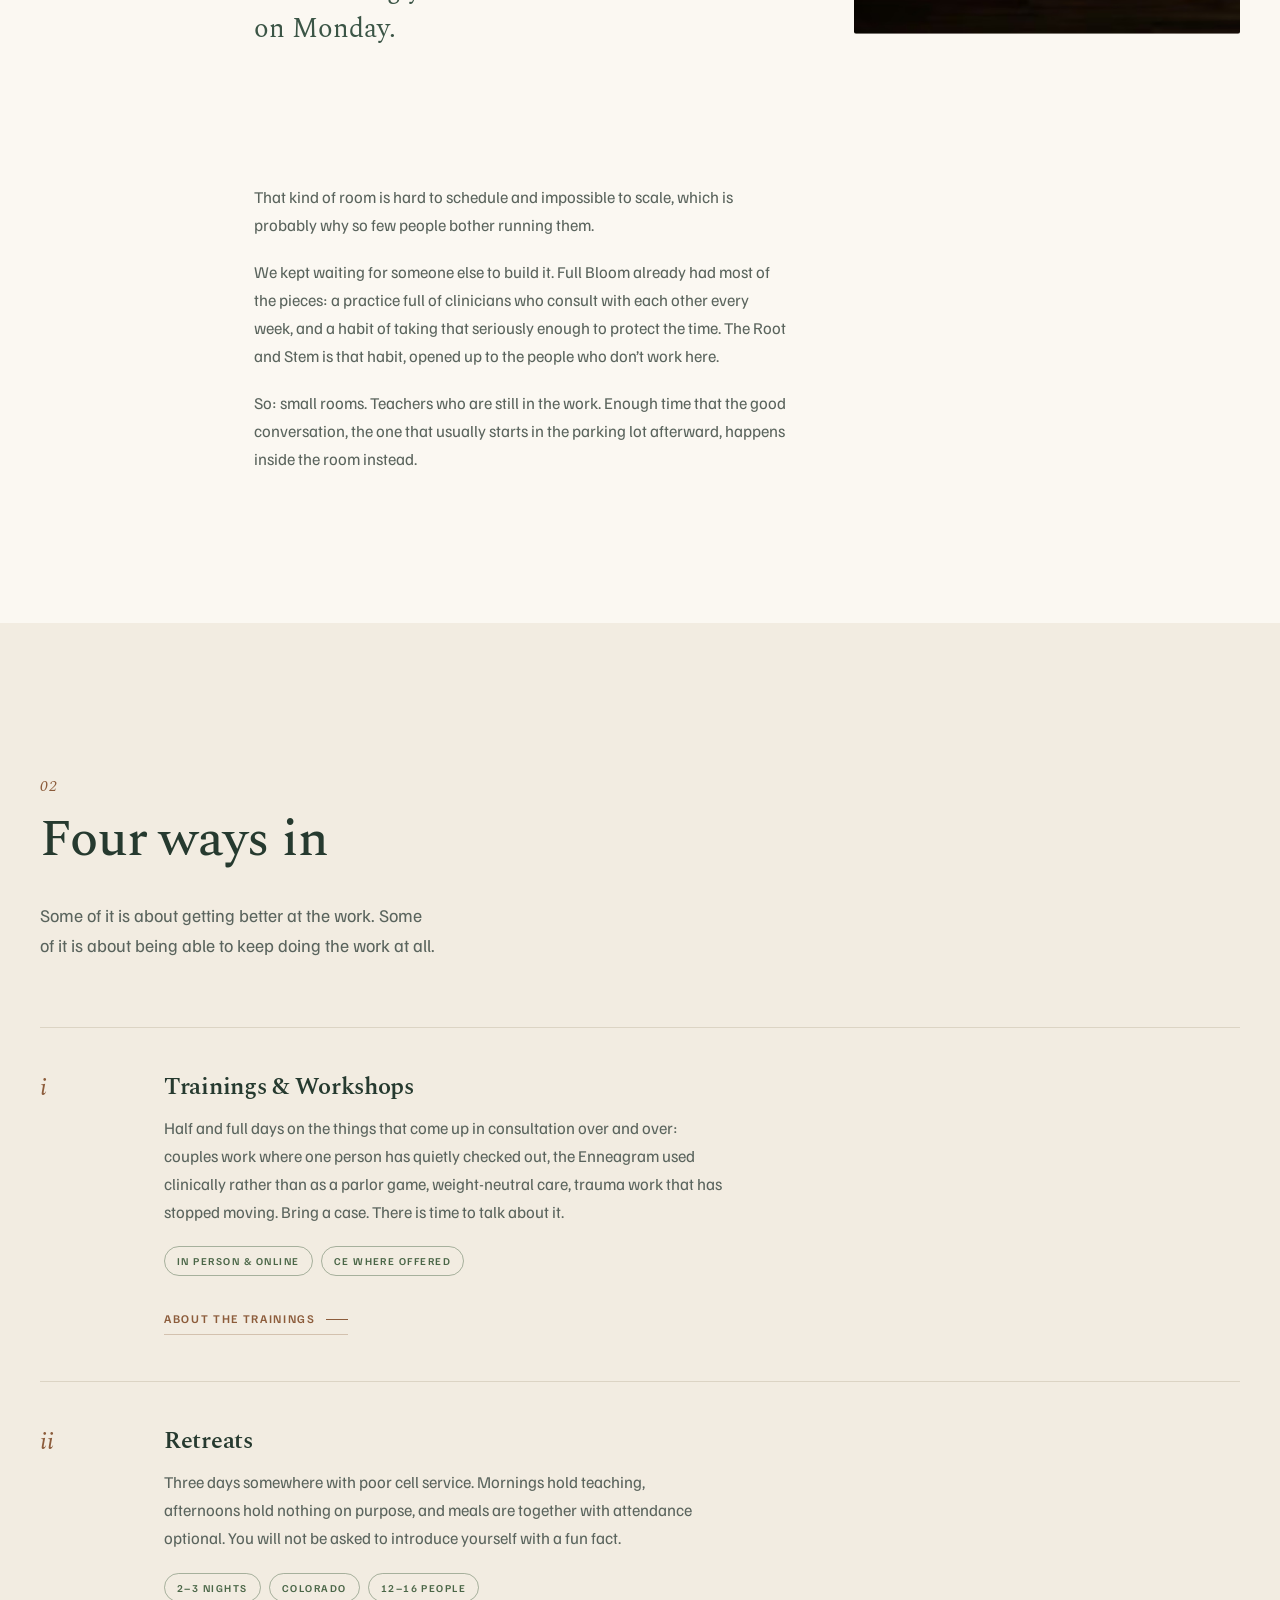
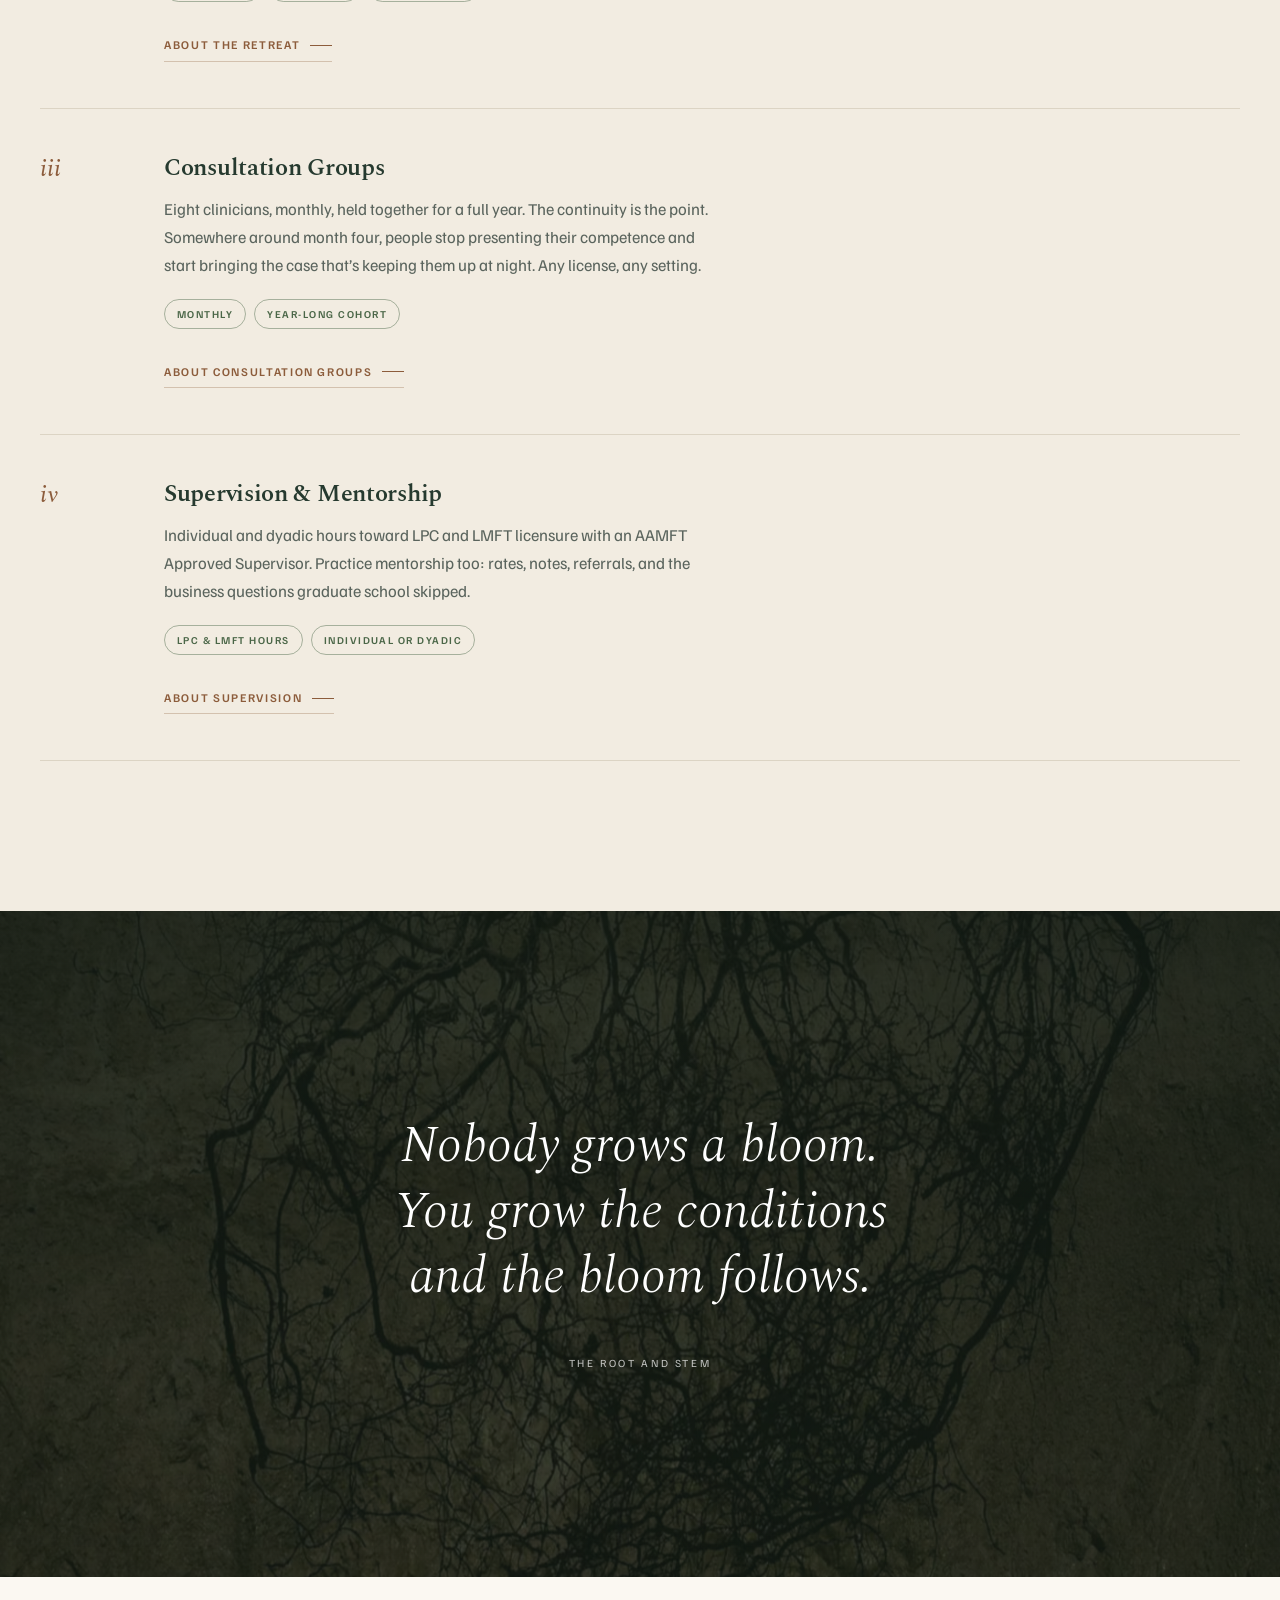
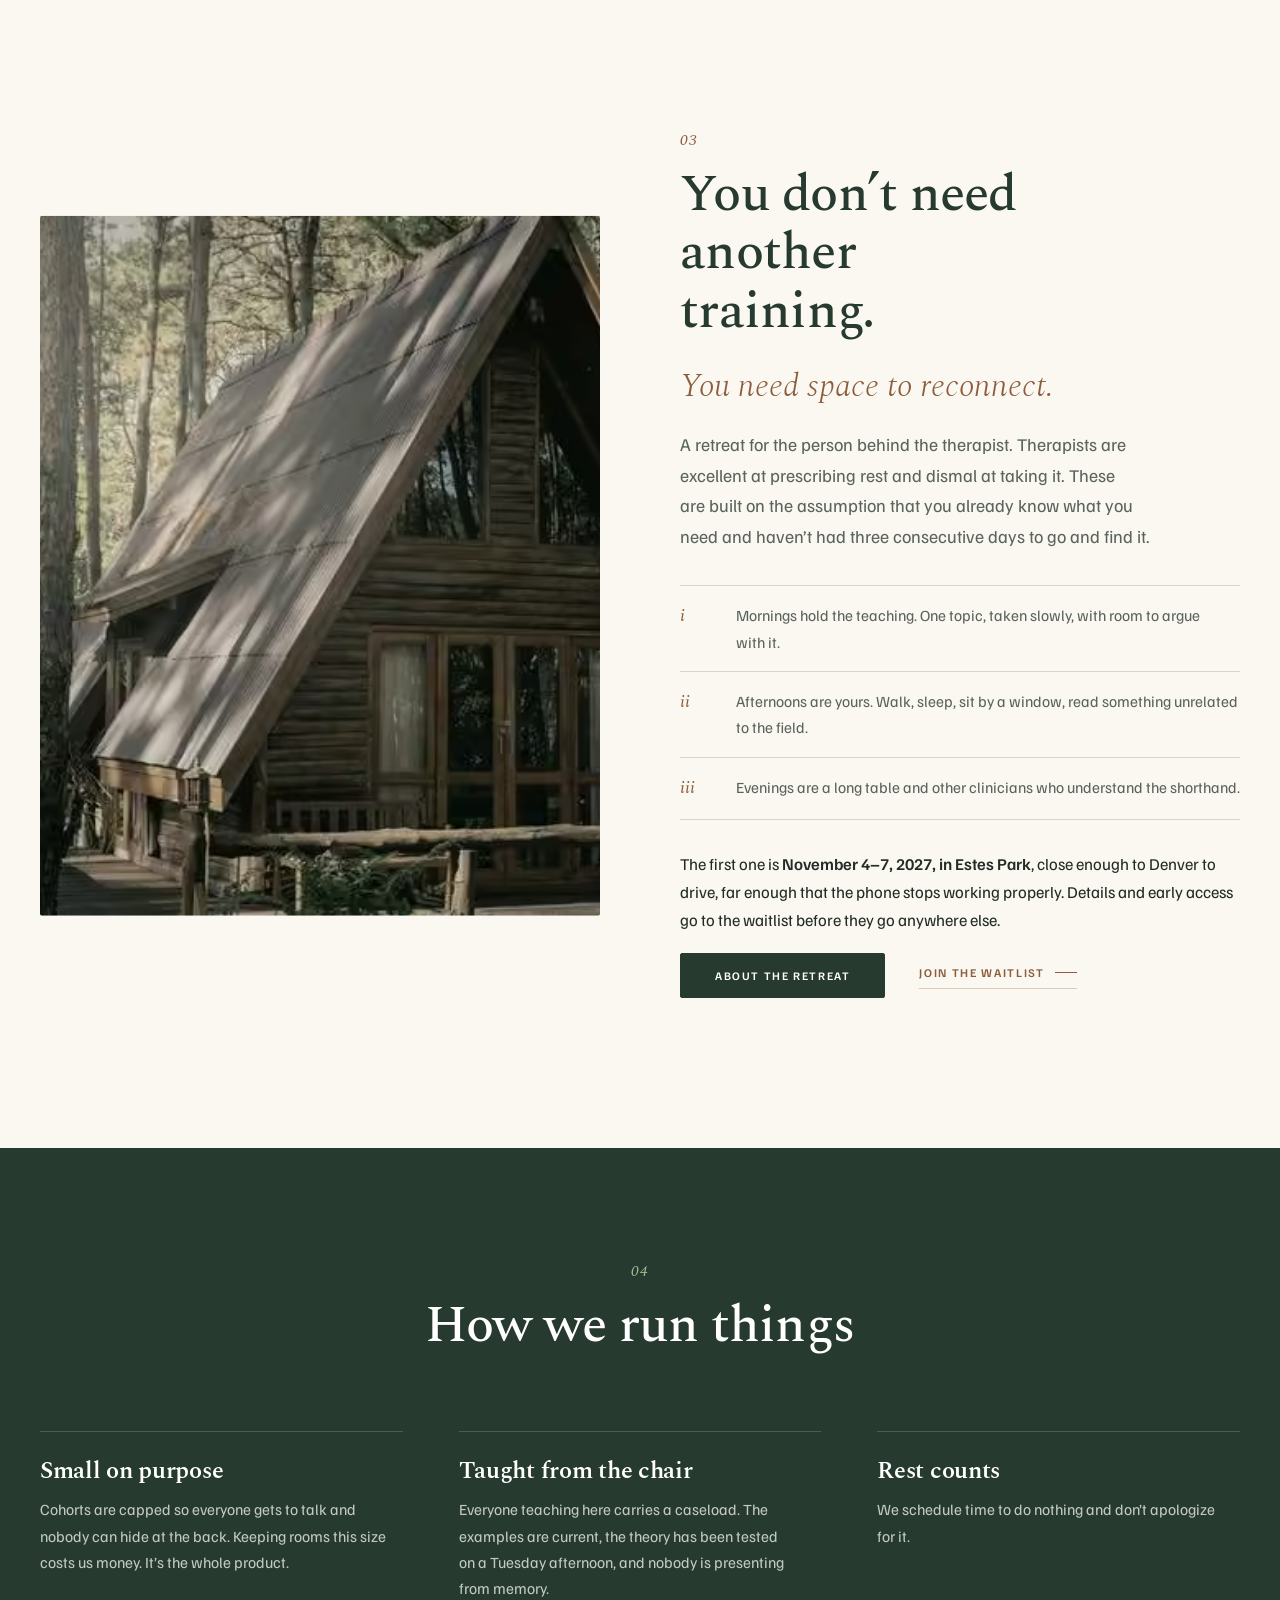
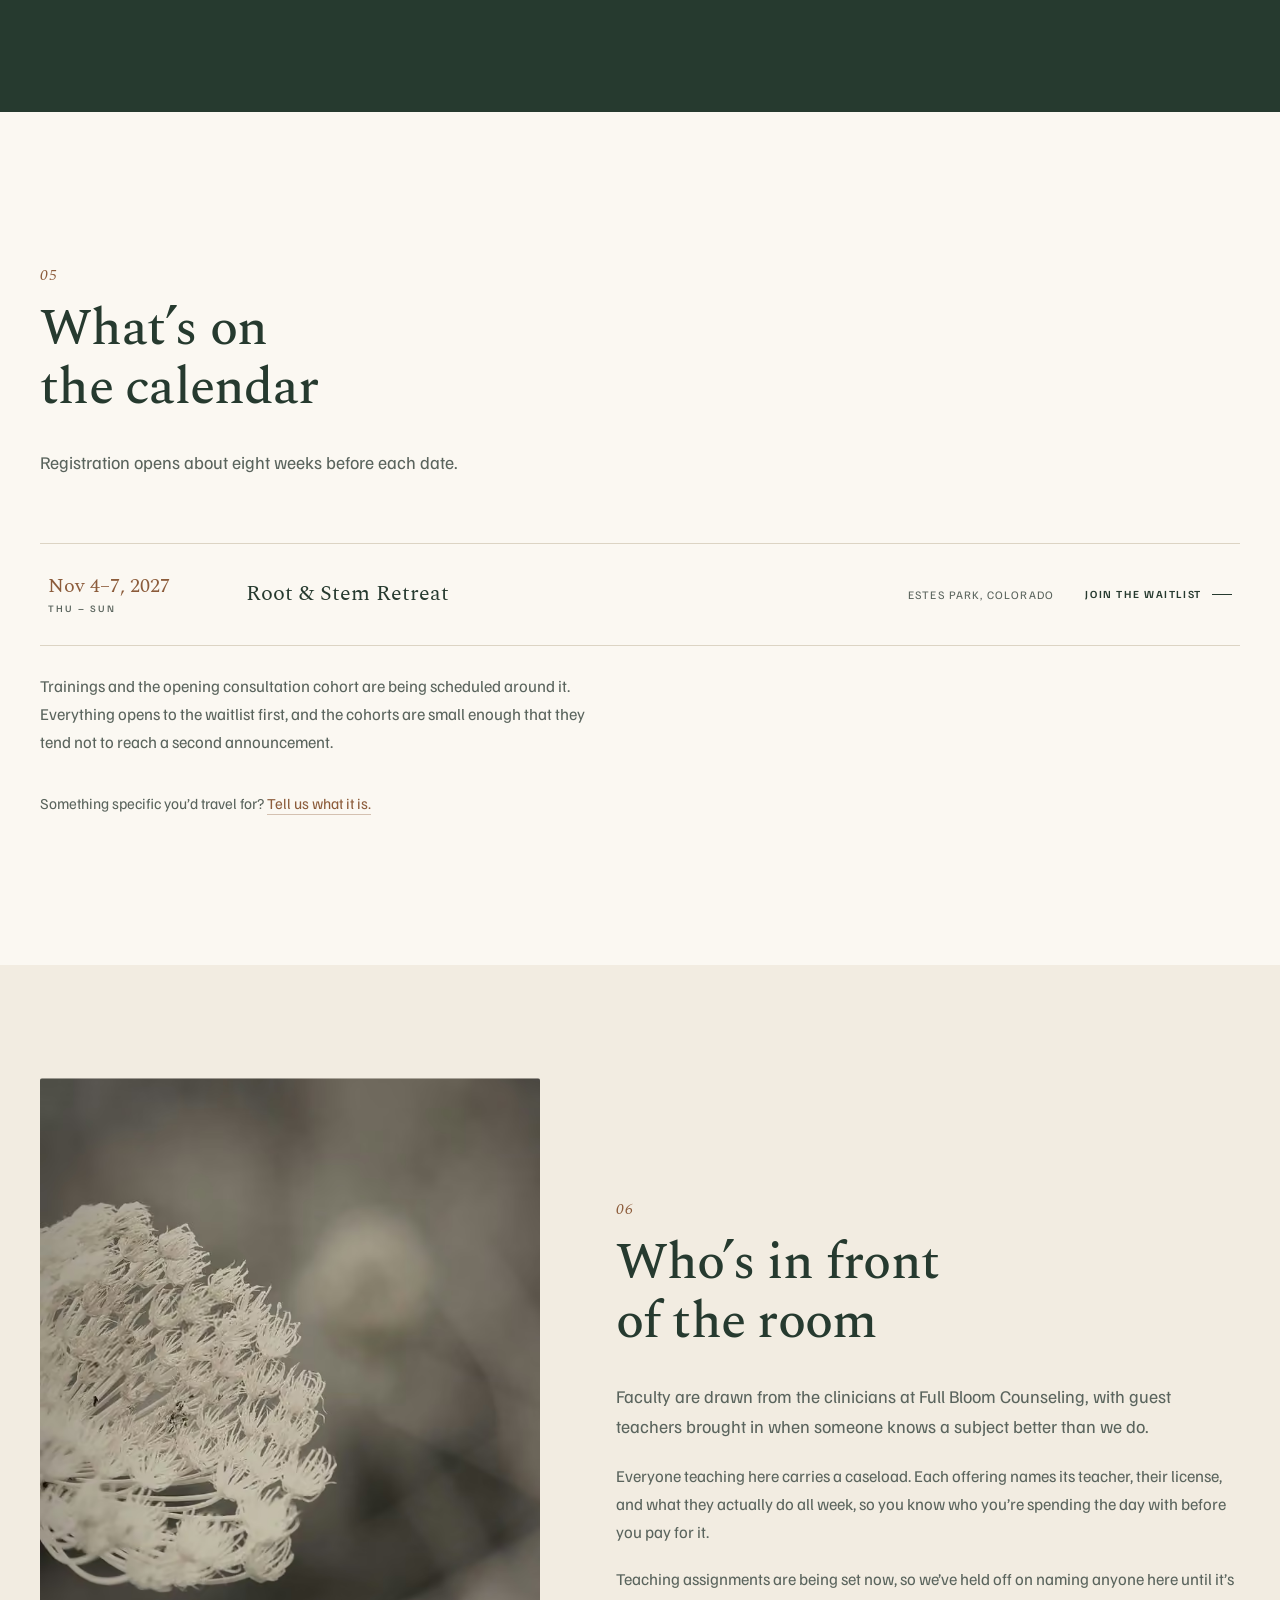
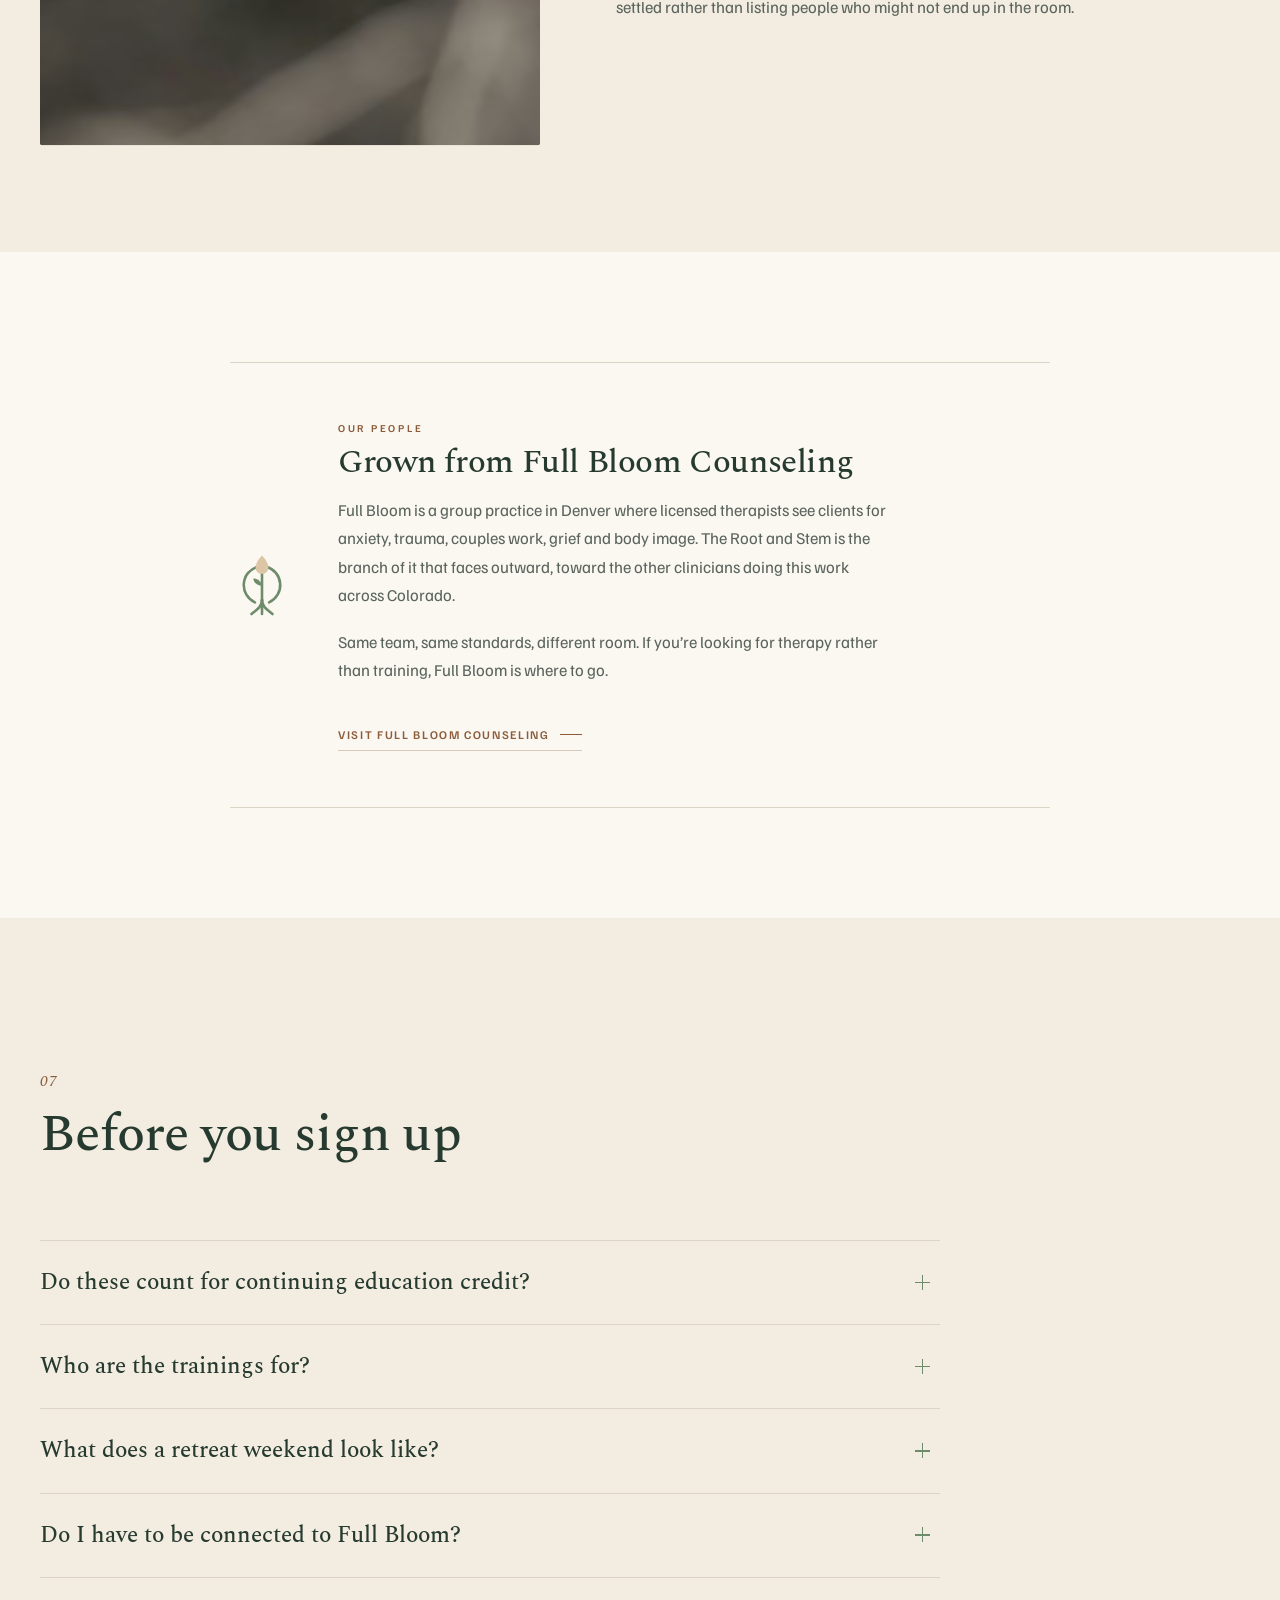
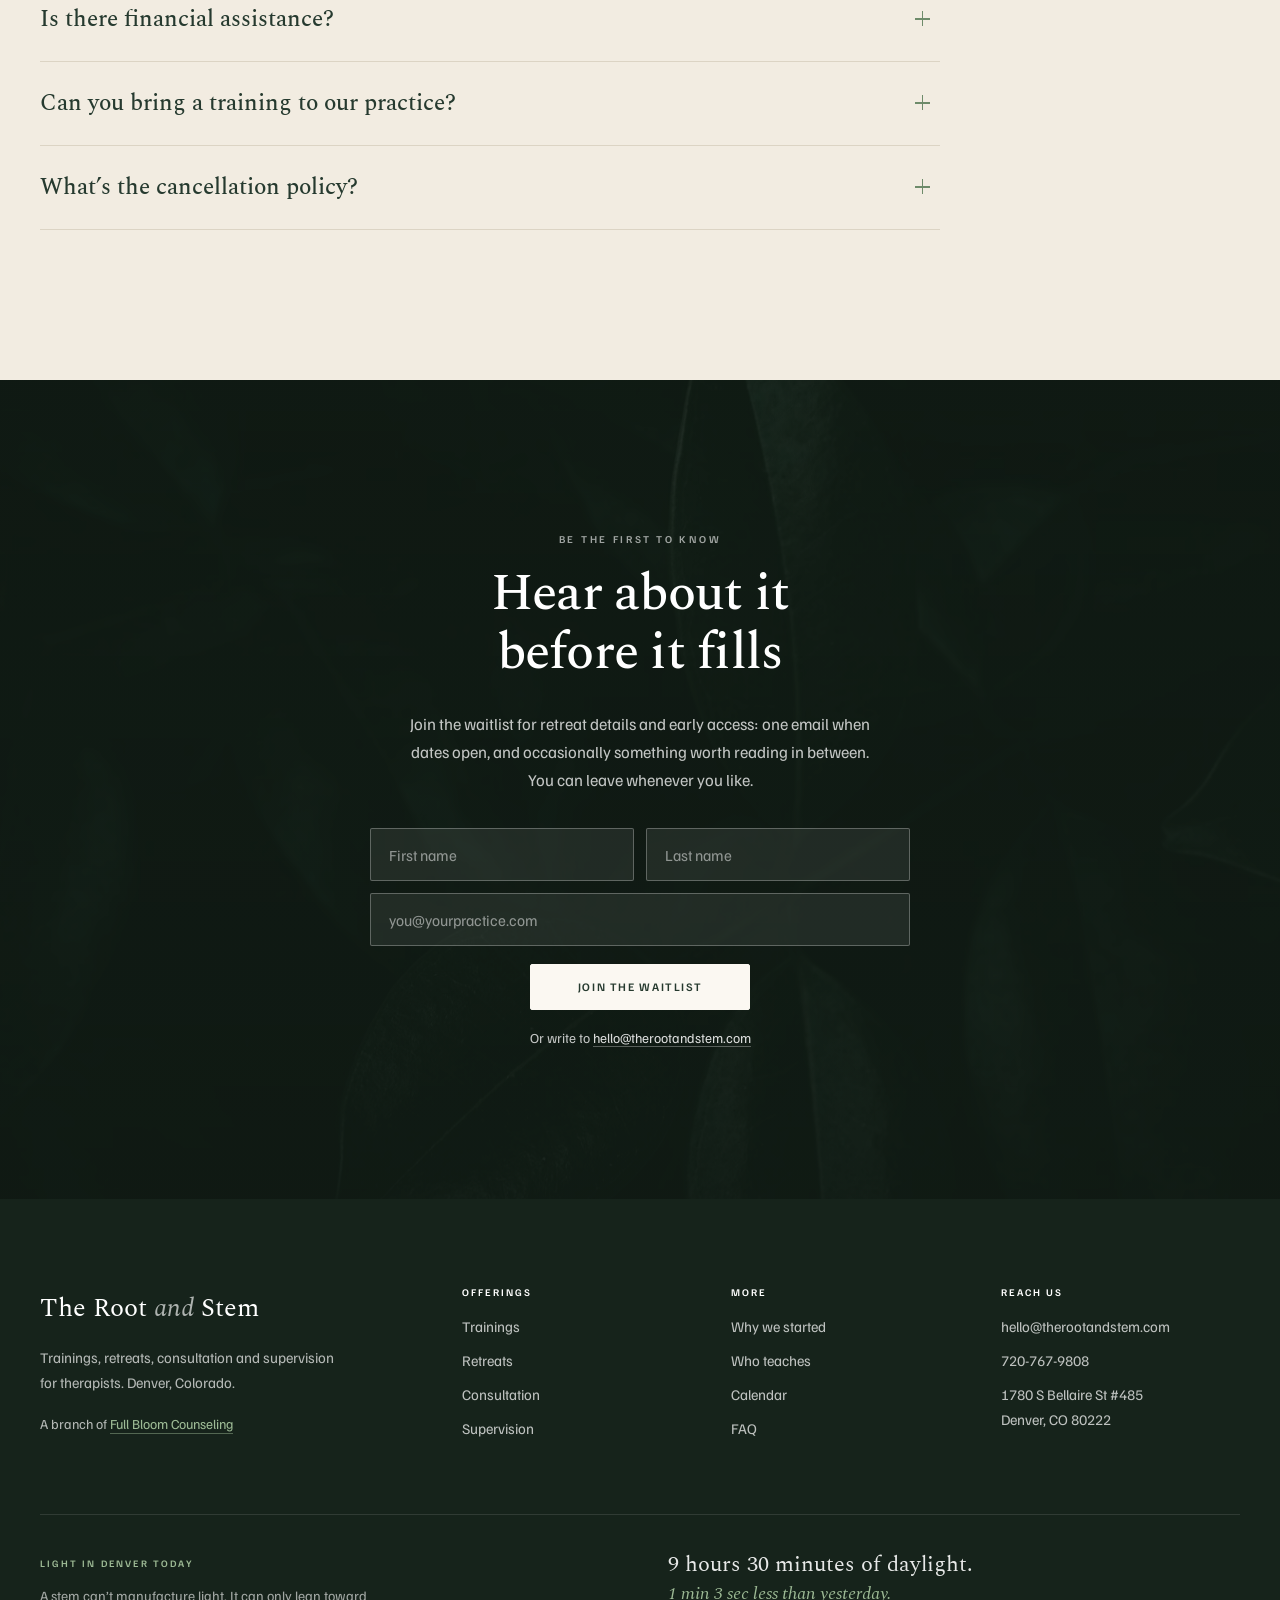
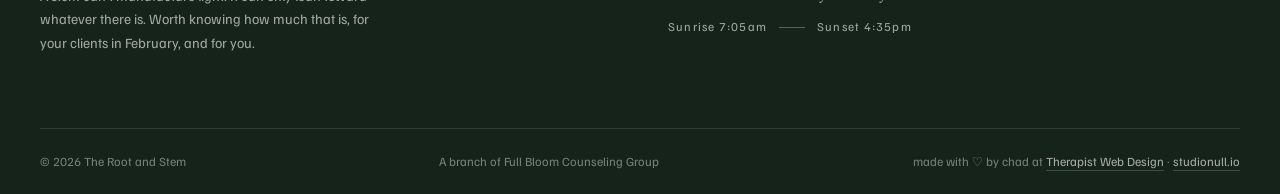
==== commit 1a06bbb7: "Event schema image is the retreat's own photo on both pages" ====
--- a/index.html
+++ b/index.html
@@ -128,7 +128,7 @@
           "addressCountry": "US"
         }
       },
-      "image": "https://therootandstem.com/images/og-card.jpg",
+      "image": "https://therootandstem.com/images/hero-lodge-1440.jpg",
       "organizer": {
         "@id": "https://therootandstem.com/#org"
       },
--- a/css/style.css
+++ b/css/style.css
@@ -662,34 +662,22 @@
 
 
 /* ── Inner pages ──────────────────────────────────────────────
-   /retreat, /trainings, /consultation-groups, /supervision share a short
-   dark header instead of the full-bleed hero: the fixed nav sits over it
-   transparent exactly as it does over the roses, and goes cream on scroll. */
-.page-head{
-  position:relative;background:var(--forest-deep);color:#fff;
-  padding:calc(var(--nav-h) + clamp(64px,9vh,110px)) 0 clamp(56px,7vh,84px);overflow:hidden
-}
-.page-head::after{
-  content:'';position:absolute;inset:auto 0 0 0;height:1px;
-  background:linear-gradient(90deg,rgba(246,241,234,.18),rgba(246,241,234,0))
-}
-.crumb{display:flex;gap:12px;align-items:center;font-size:.68rem;letter-spacing:.14em;text-transform:uppercase;color:rgba(246,241,234,.5);margin-bottom:34px}
-.crumb a{color:rgba(246,241,234,.7)}
+   /retreat, /trainings, /consultation-groups, /supervision use the same hero
+   as the home page: a photograph, the veil, copy on the dark side, a ruled
+   strip at the foot. Shorter, so the page gets going sooner, and the headline
+   is allowed to wrap at one fixed measure instead of the home page's nowrap +
+   hand-placed break, so all four pages carry the same heading width. */
+.hero-page{min-height:min(78svh,760px);padding-top:calc(var(--nav-h) + 56px)}
+.hero-page .hero-copy{max-width:min(58%,640px)}
+.hero-page h1{
+  white-space:normal;max-width:13ch;
+  font-size:clamp(2.6rem,min(5vw,11cqw),5.4rem);line-height:1.02;letter-spacing:-.02em
+}
+.hero-page .hero-sub{max-width:48ch}
+.hero-page .hero-foot{margin-top:clamp(36px,6vh,64px)}
+.crumb{display:flex;gap:12px;align-items:center;font-size:.66rem;letter-spacing:.14em;text-transform:uppercase;color:rgba(246,241,234,.5);margin-bottom:26px}
+.crumb a{color:rgba(246,241,234,.72)}
 .crumb a:hover{color:#fff}
-.page-head .kicker{display:flex;align-items:center;gap:16px;color:var(--blush);font-size:.7rem;letter-spacing:.32em;margin-bottom:26px}
-.page-head .kicker::before{content:'';width:44px;height:1px;background:currentColor;opacity:.7}
-.page-head h1{
-  color:#F6F1EA;margin:0 0 28px;max-width:24ch;
-  font-size:clamp(2.5rem,5vw,5.2rem);line-height:1.02;letter-spacing:-.022em
-}
-.page-head h1 br{display:block}
-.page-lead{max-width:56ch;margin:0;color:rgba(246,241,234,.78);font-size:clamp(1.05rem,1.3vw,1.18rem);line-height:1.72}
-.page-meta{
-  display:grid;gap:2px;margin:44px 0 0;padding-top:26px;max-width:420px;
-  border-top:1px solid rgba(246,241,234,.2)
-}
-.page-meta .label{color:rgba(246,241,234,.55);margin-bottom:10px}
-.page-meta em{font-family:var(--serif);font-style:italic;font-weight:300;font-size:clamp(1.25rem,1.8vw,1.5rem);line-height:1.3;color:#F6F1EA}
 .beats.days li{grid-template-columns:56px 1fr}
 .beats.days span{font-style:normal;font-family:var(--sans);font-size:.7rem;letter-spacing:.18em;text-transform:uppercase;padding-top:.3em}
 .beats.days strong{color:var(--ink);font-weight:500}
@@ -697,12 +685,11 @@
 .nav-links a[aria-current="page"]::after{transform:scaleX(1)}
 #header.stuck .nav-links a[aria-current="page"]{color:var(--clay-dark)}
 .offer-body .link-arrow{margin-top:14px}
-@media (max-width:1180px){
-  .page-head h1 br{display:none}
+@media (max-width:940px){
+  .hero-page{min-height:auto;padding-top:calc(var(--nav-h) + 48px)}
+  .hero-page .hero-copy{max-width:none}
 }
 @media (max-width:680px){
-  .page-head{padding-top:calc(var(--nav-h) + 48px)}
-  .page-head h1{font-size:clamp(2.1rem,9.5vw,2.9rem)}
-  .crumb{margin-bottom:26px}
-  .page-meta{margin-top:34px}
-}
+  .hero-page h1{font-size:clamp(2.2rem,9.5vw,3rem);max-width:none}
+  .crumb{margin-bottom:22px}
+}
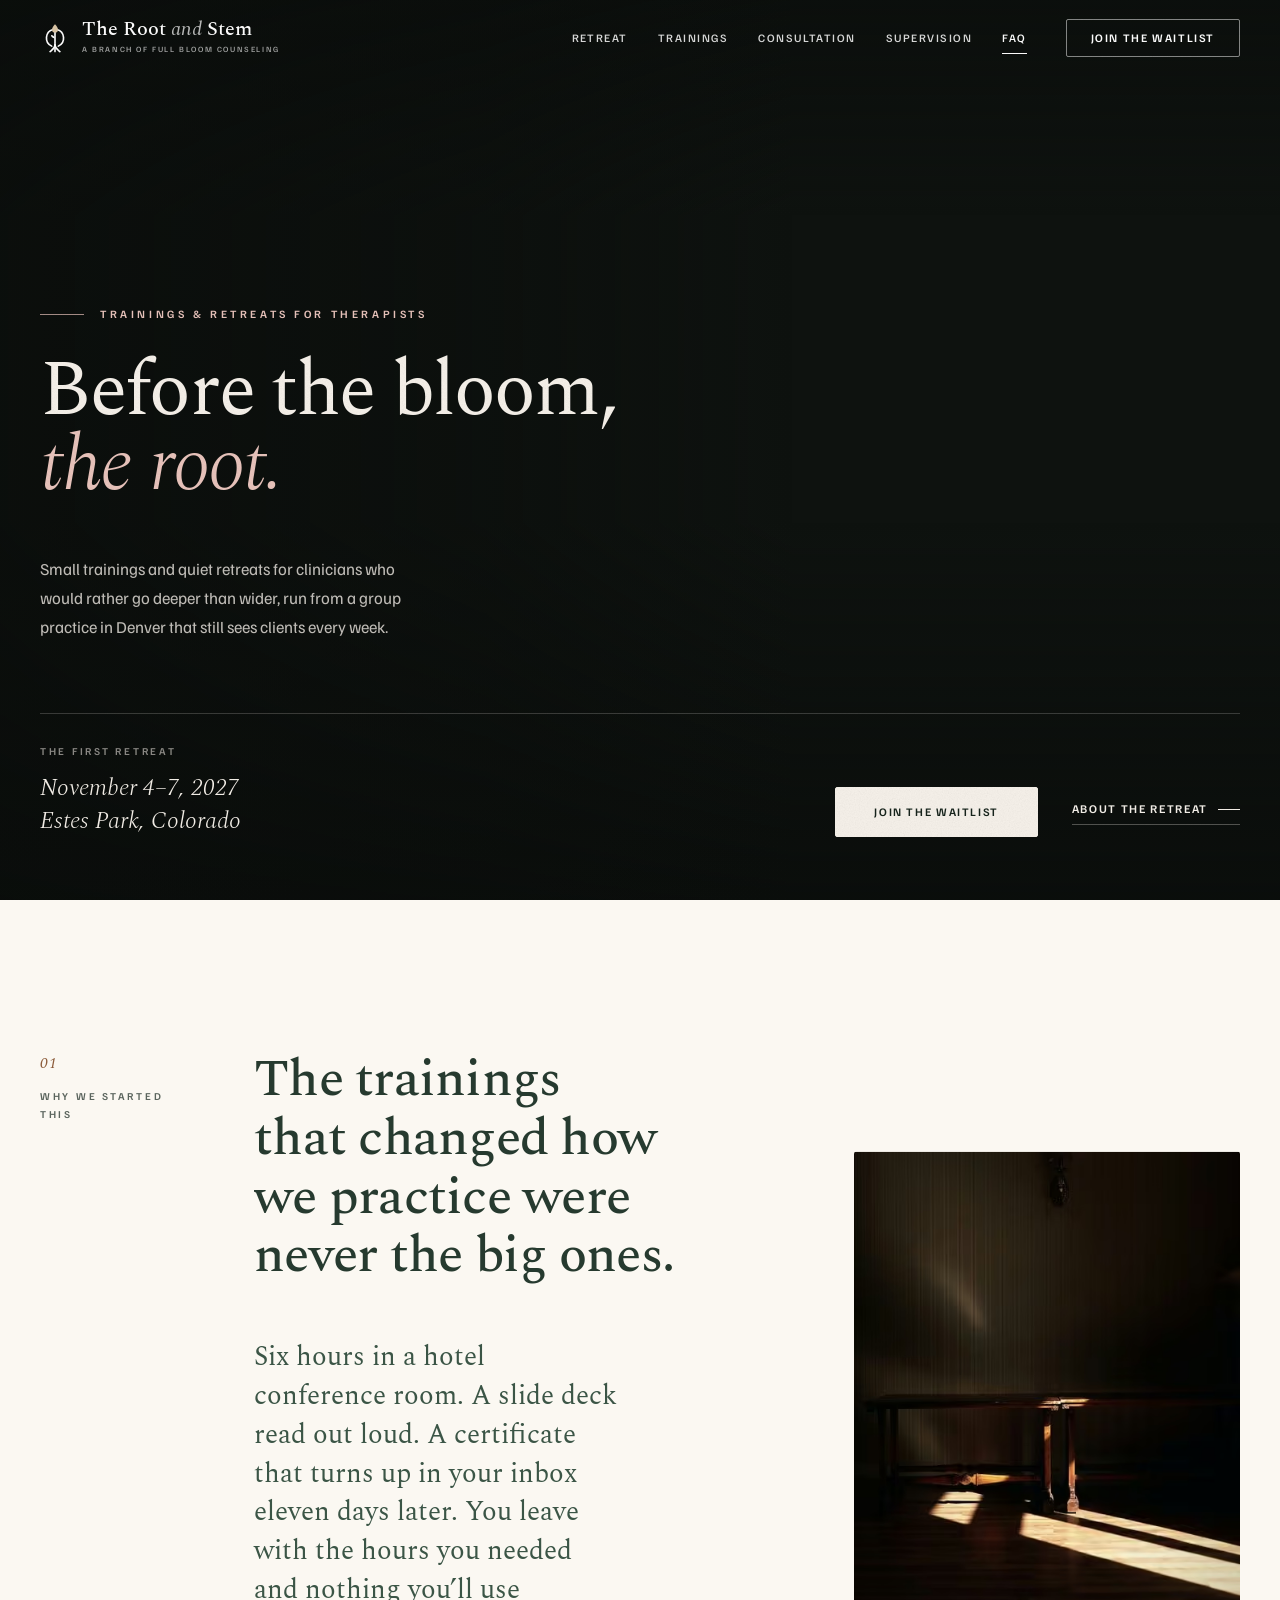
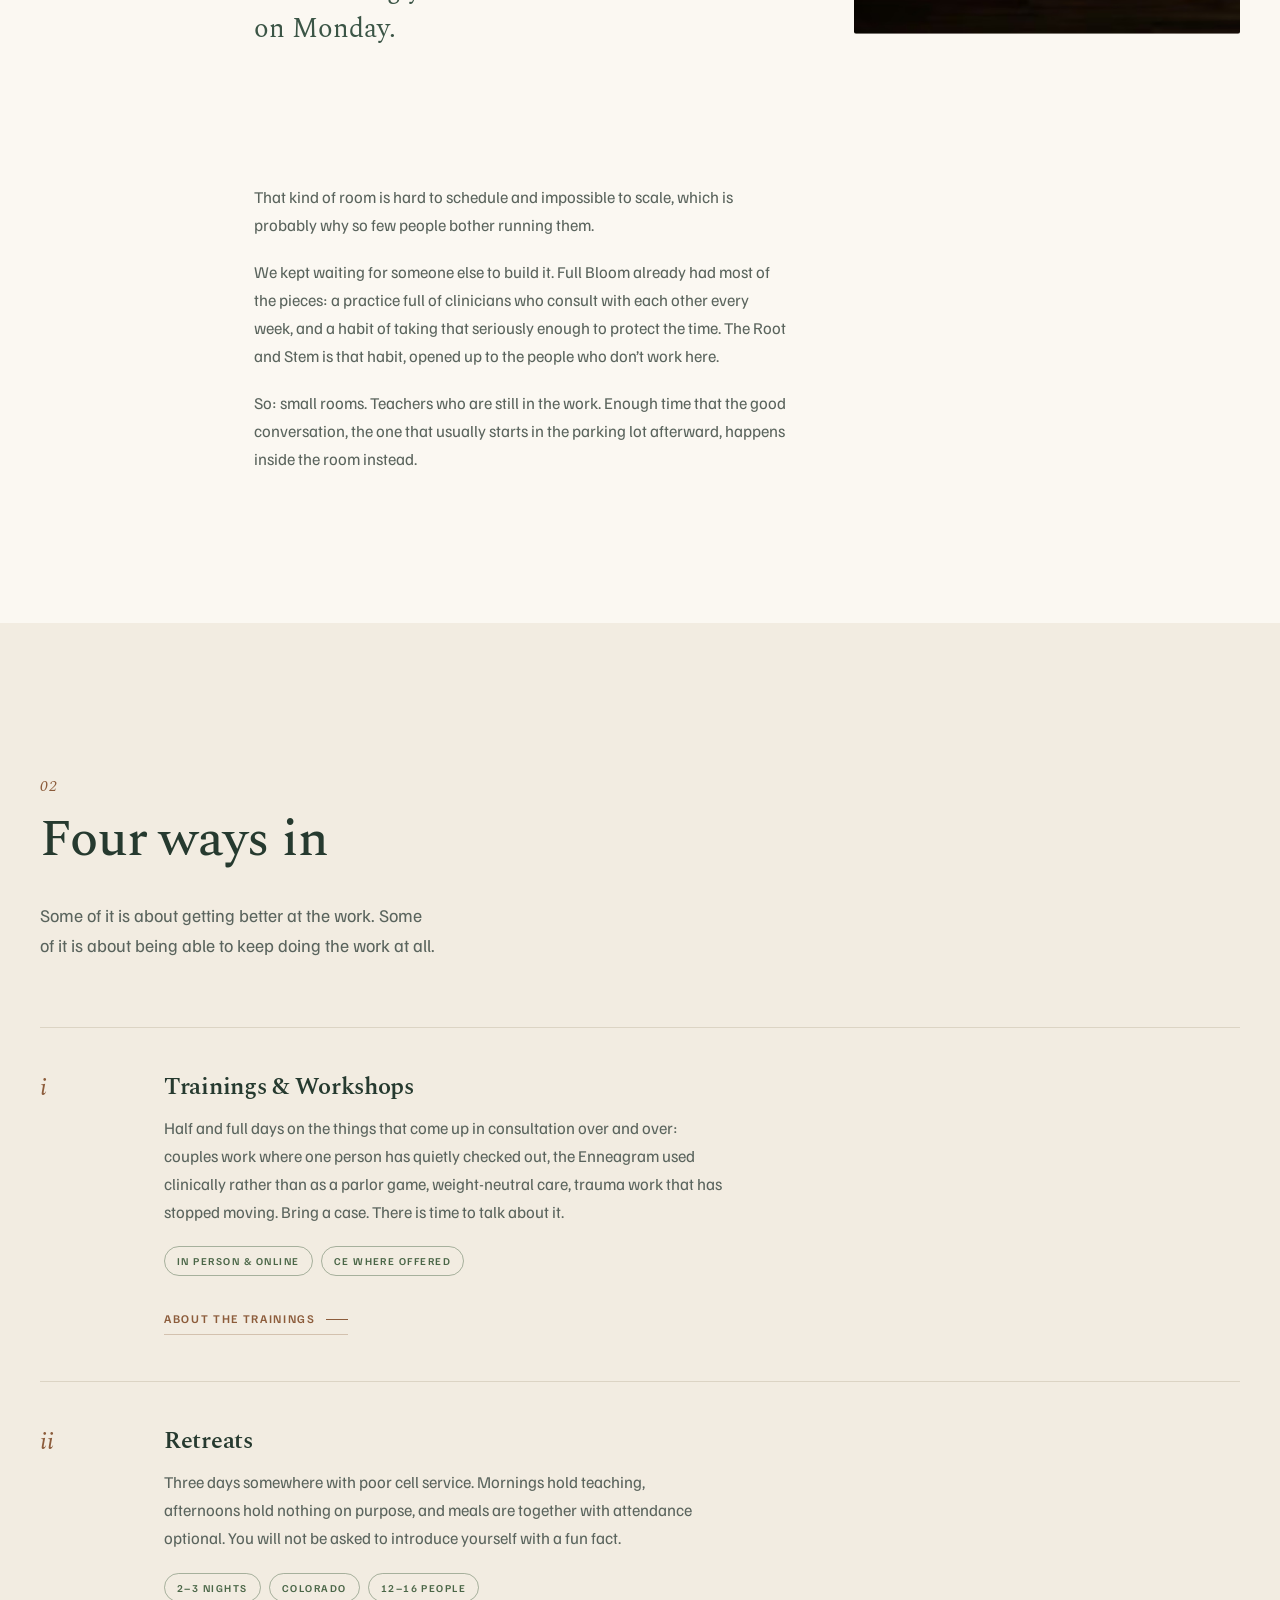
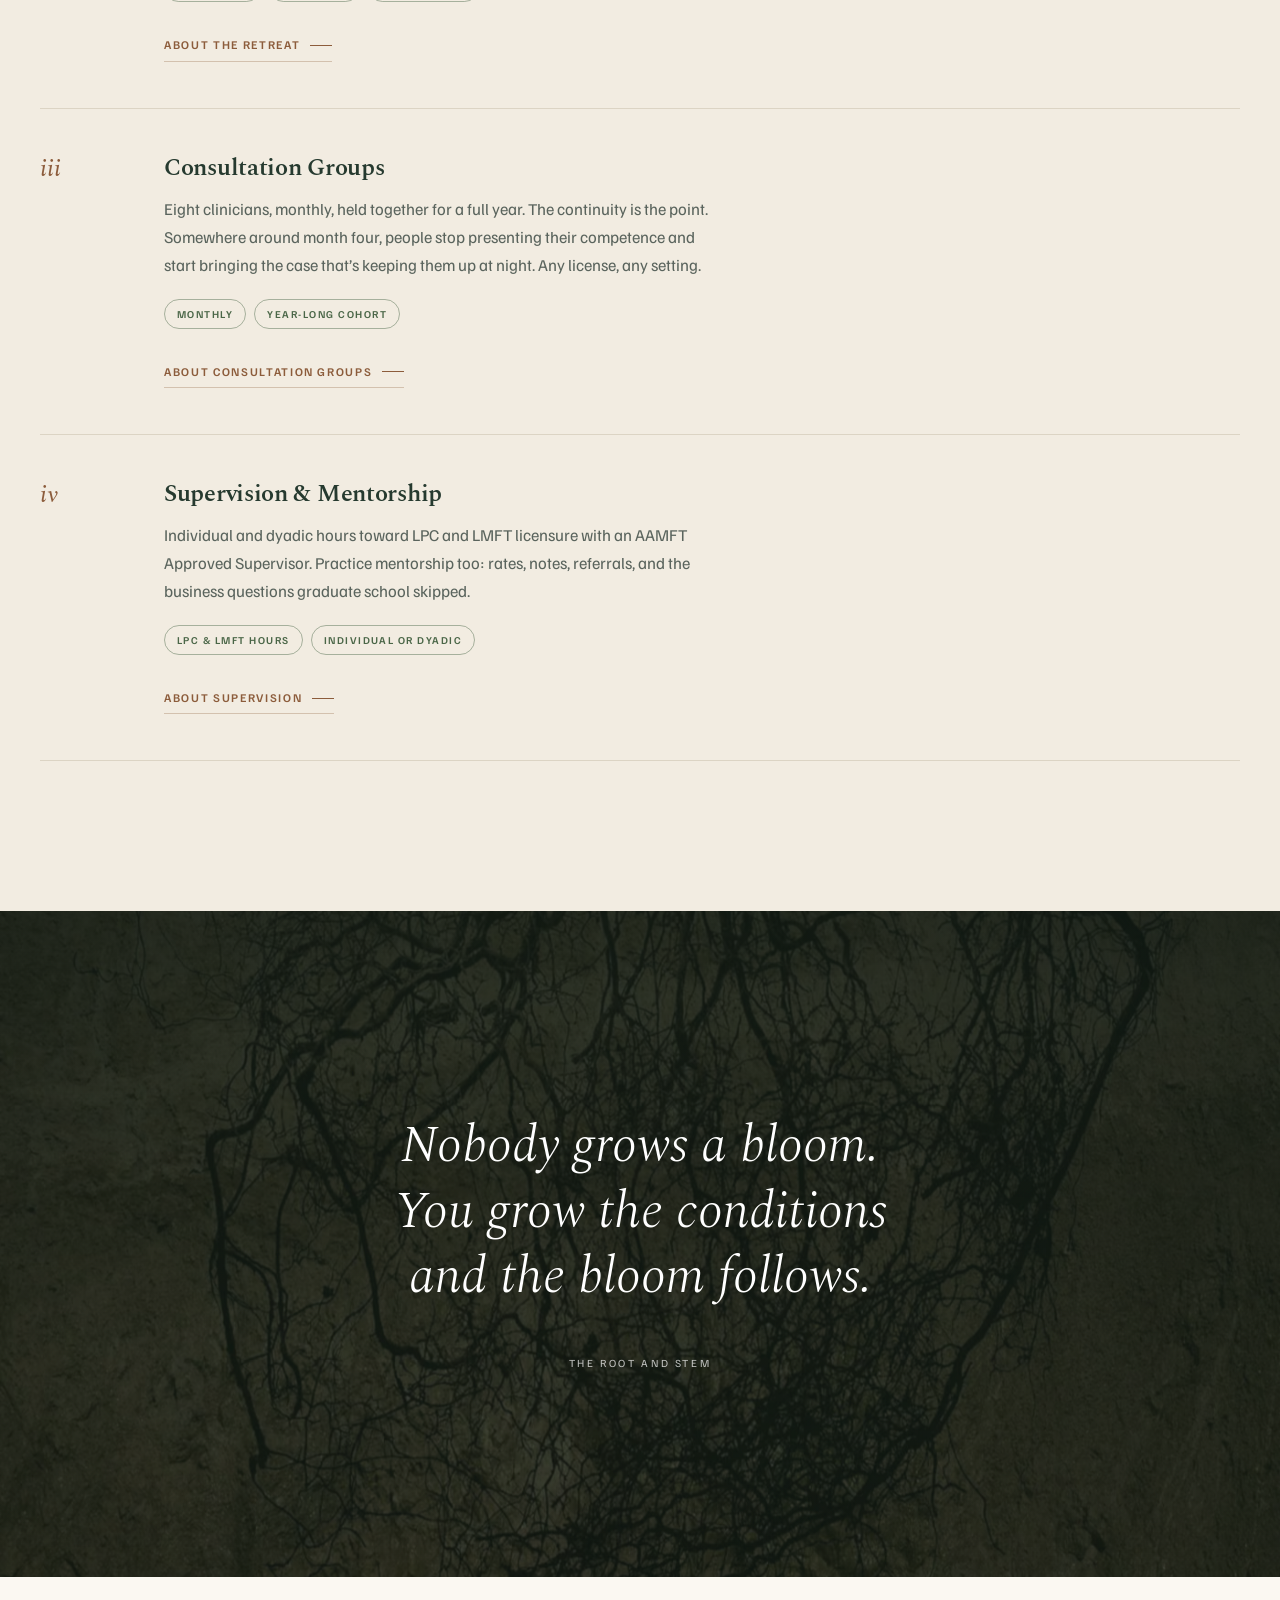
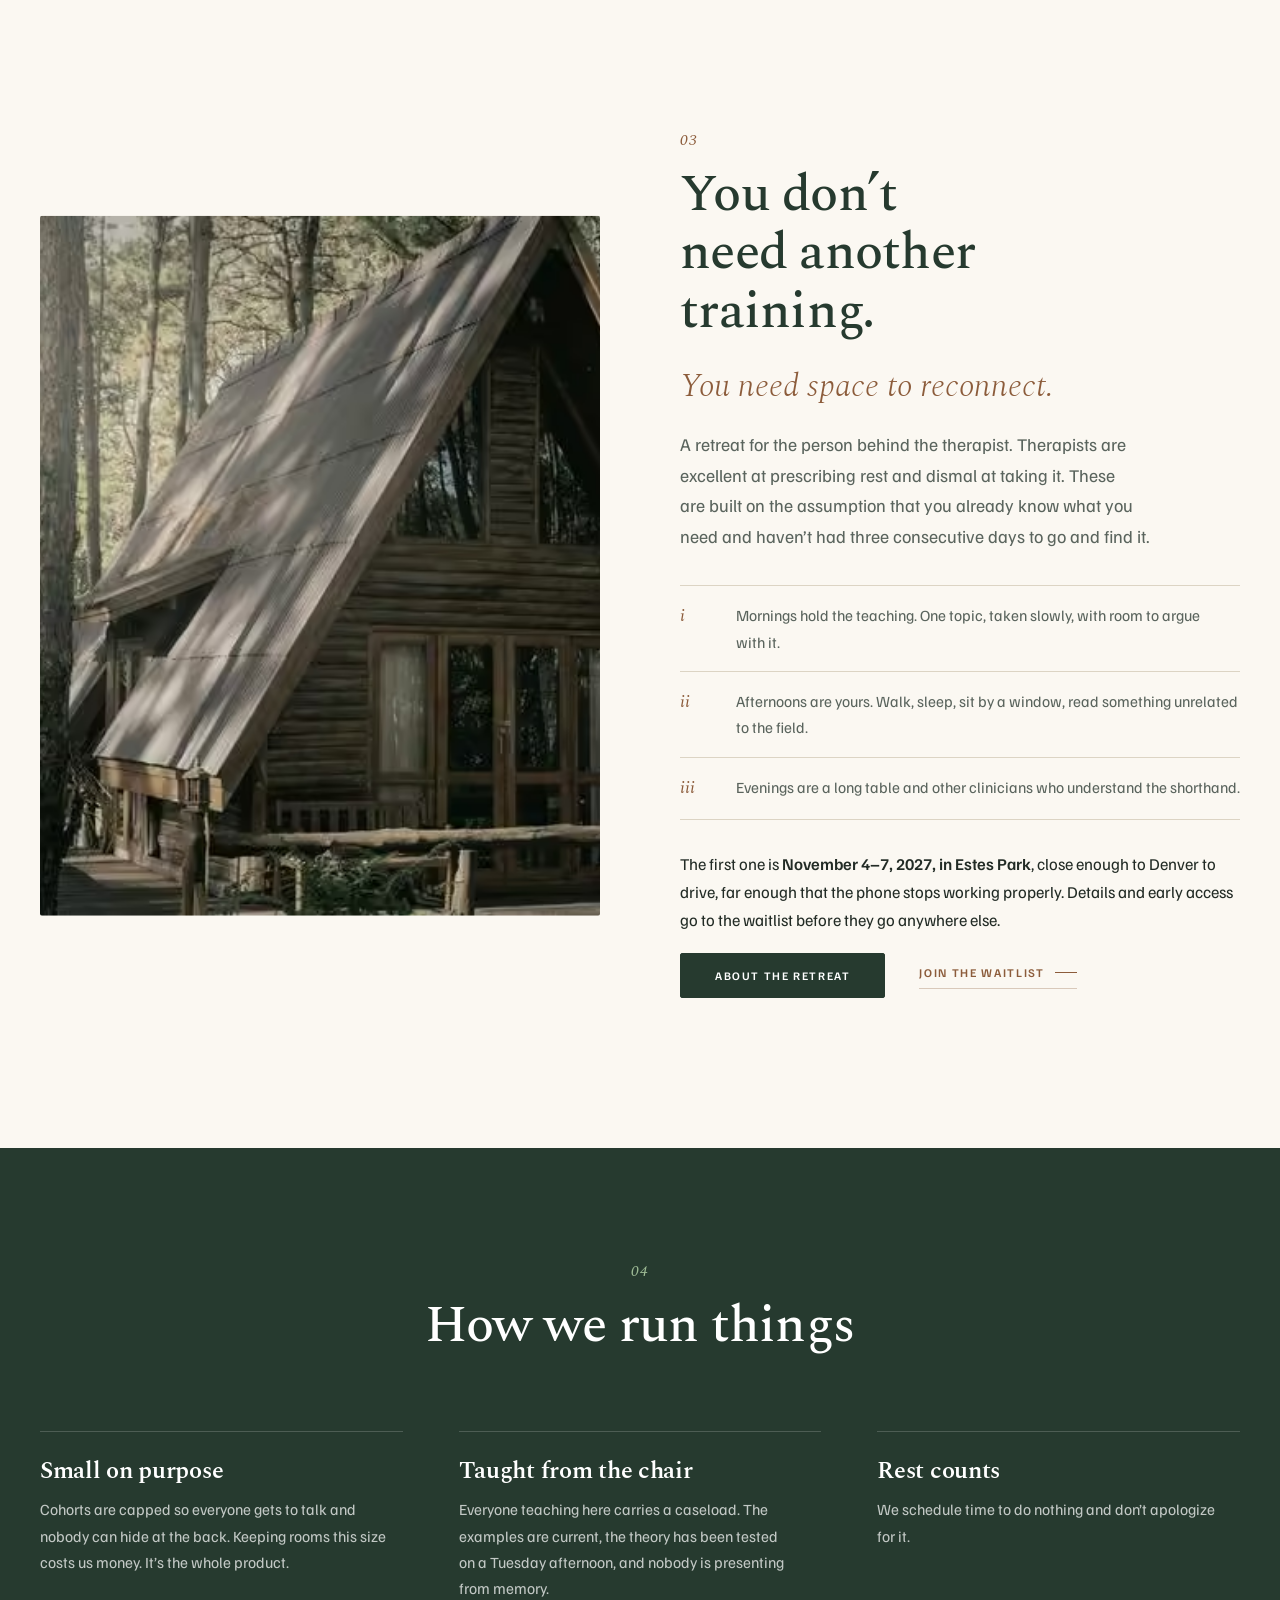
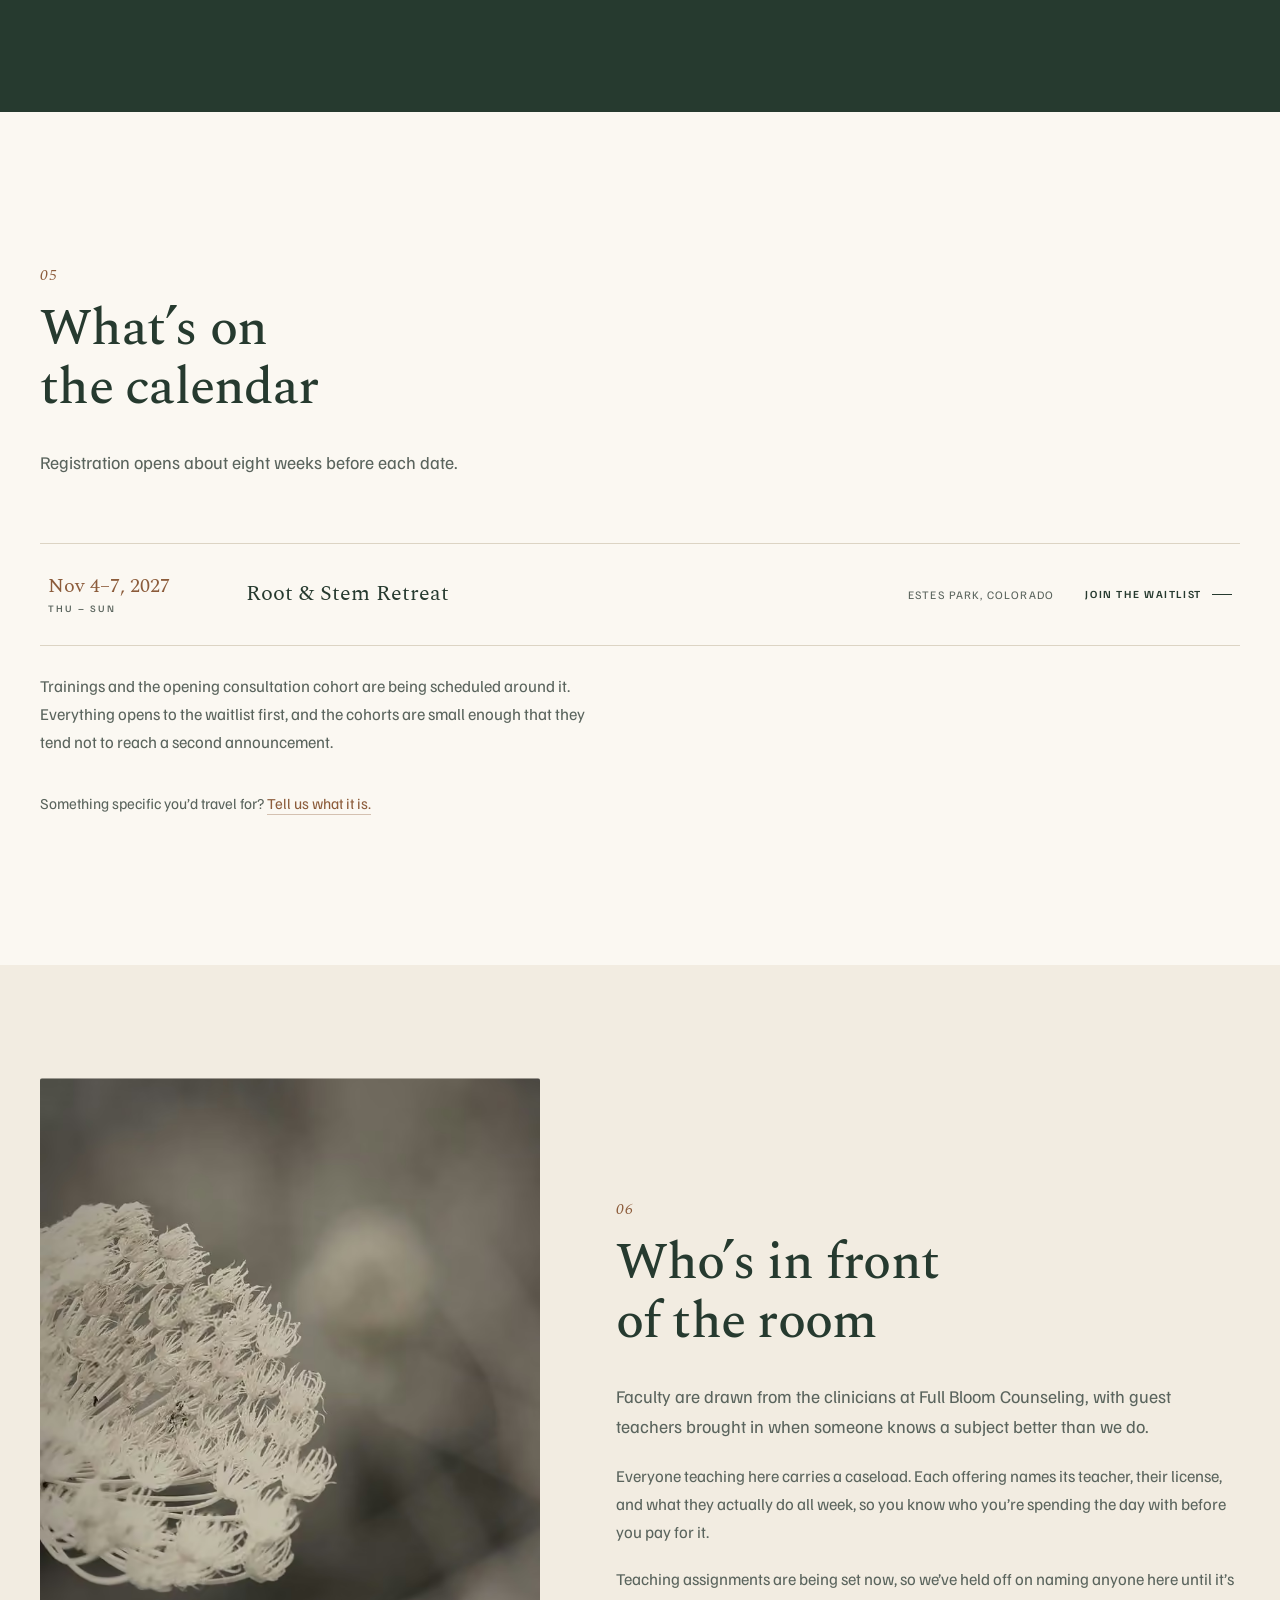
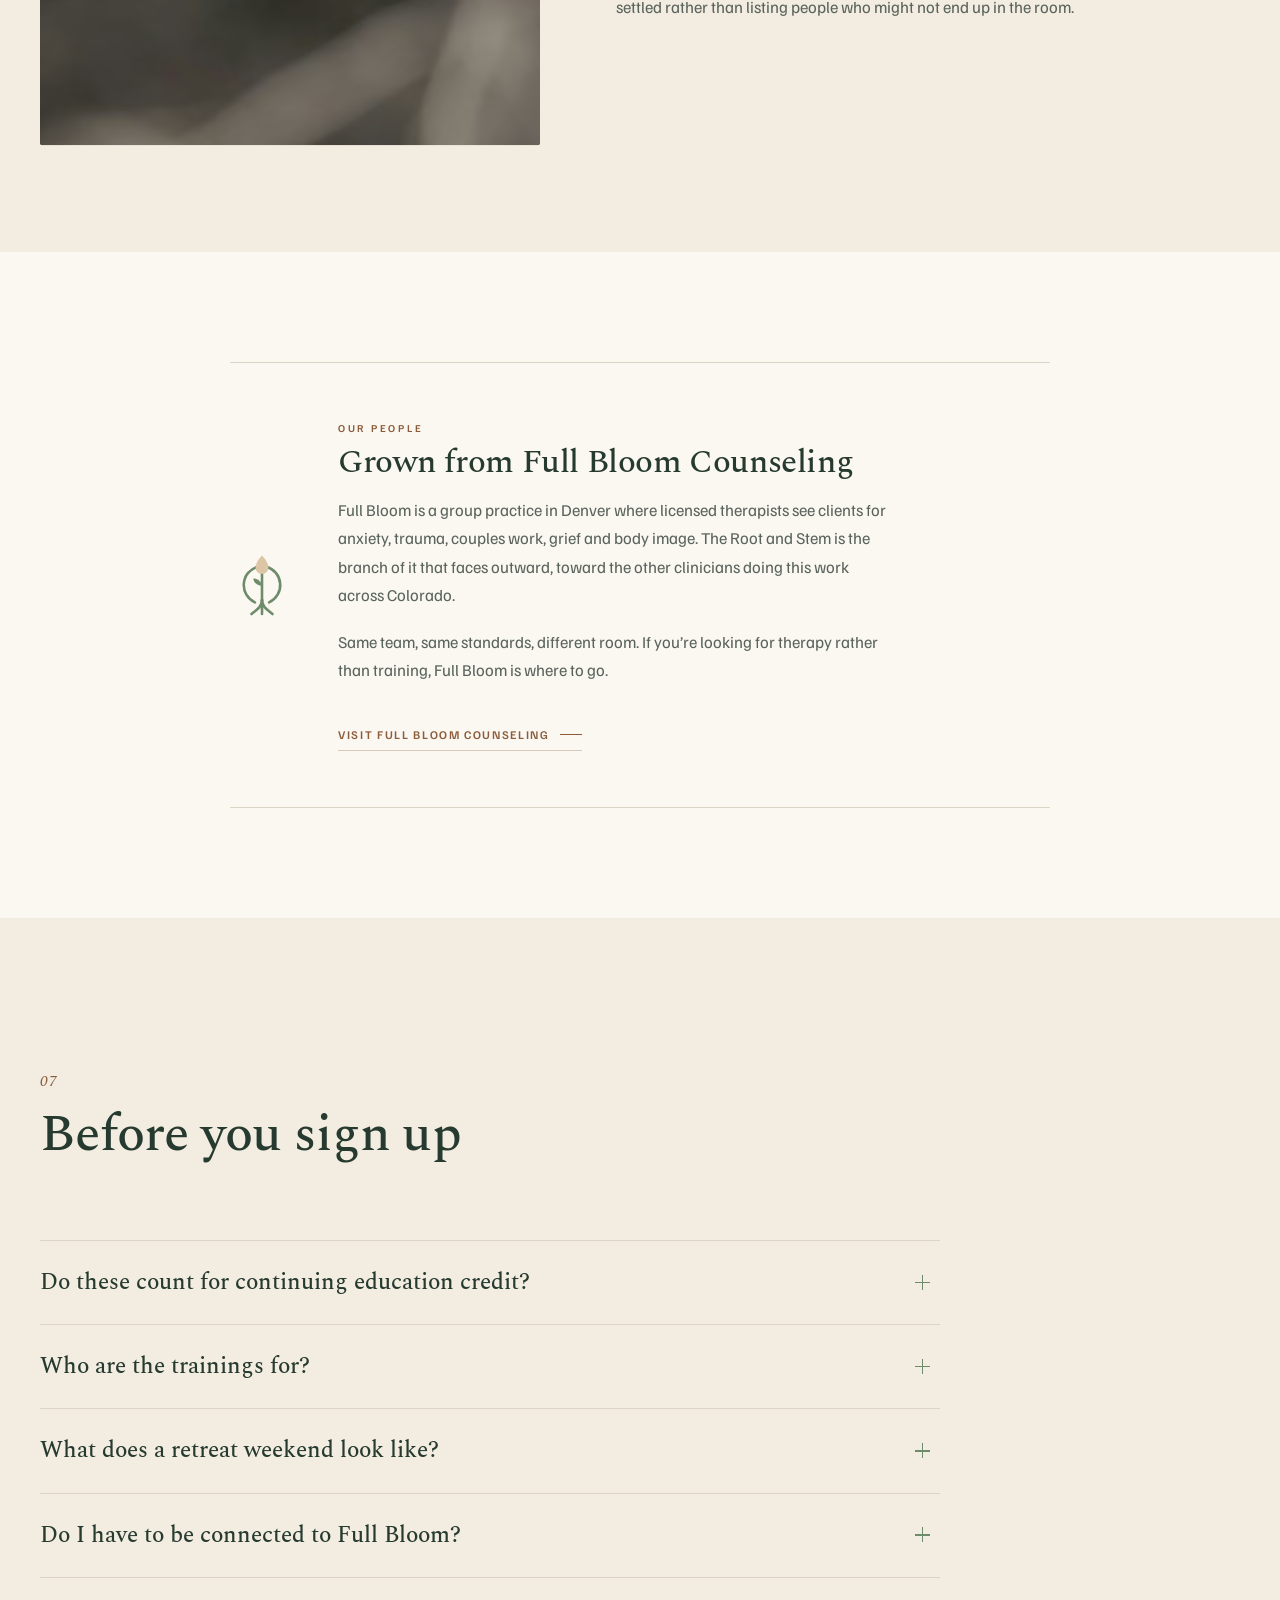
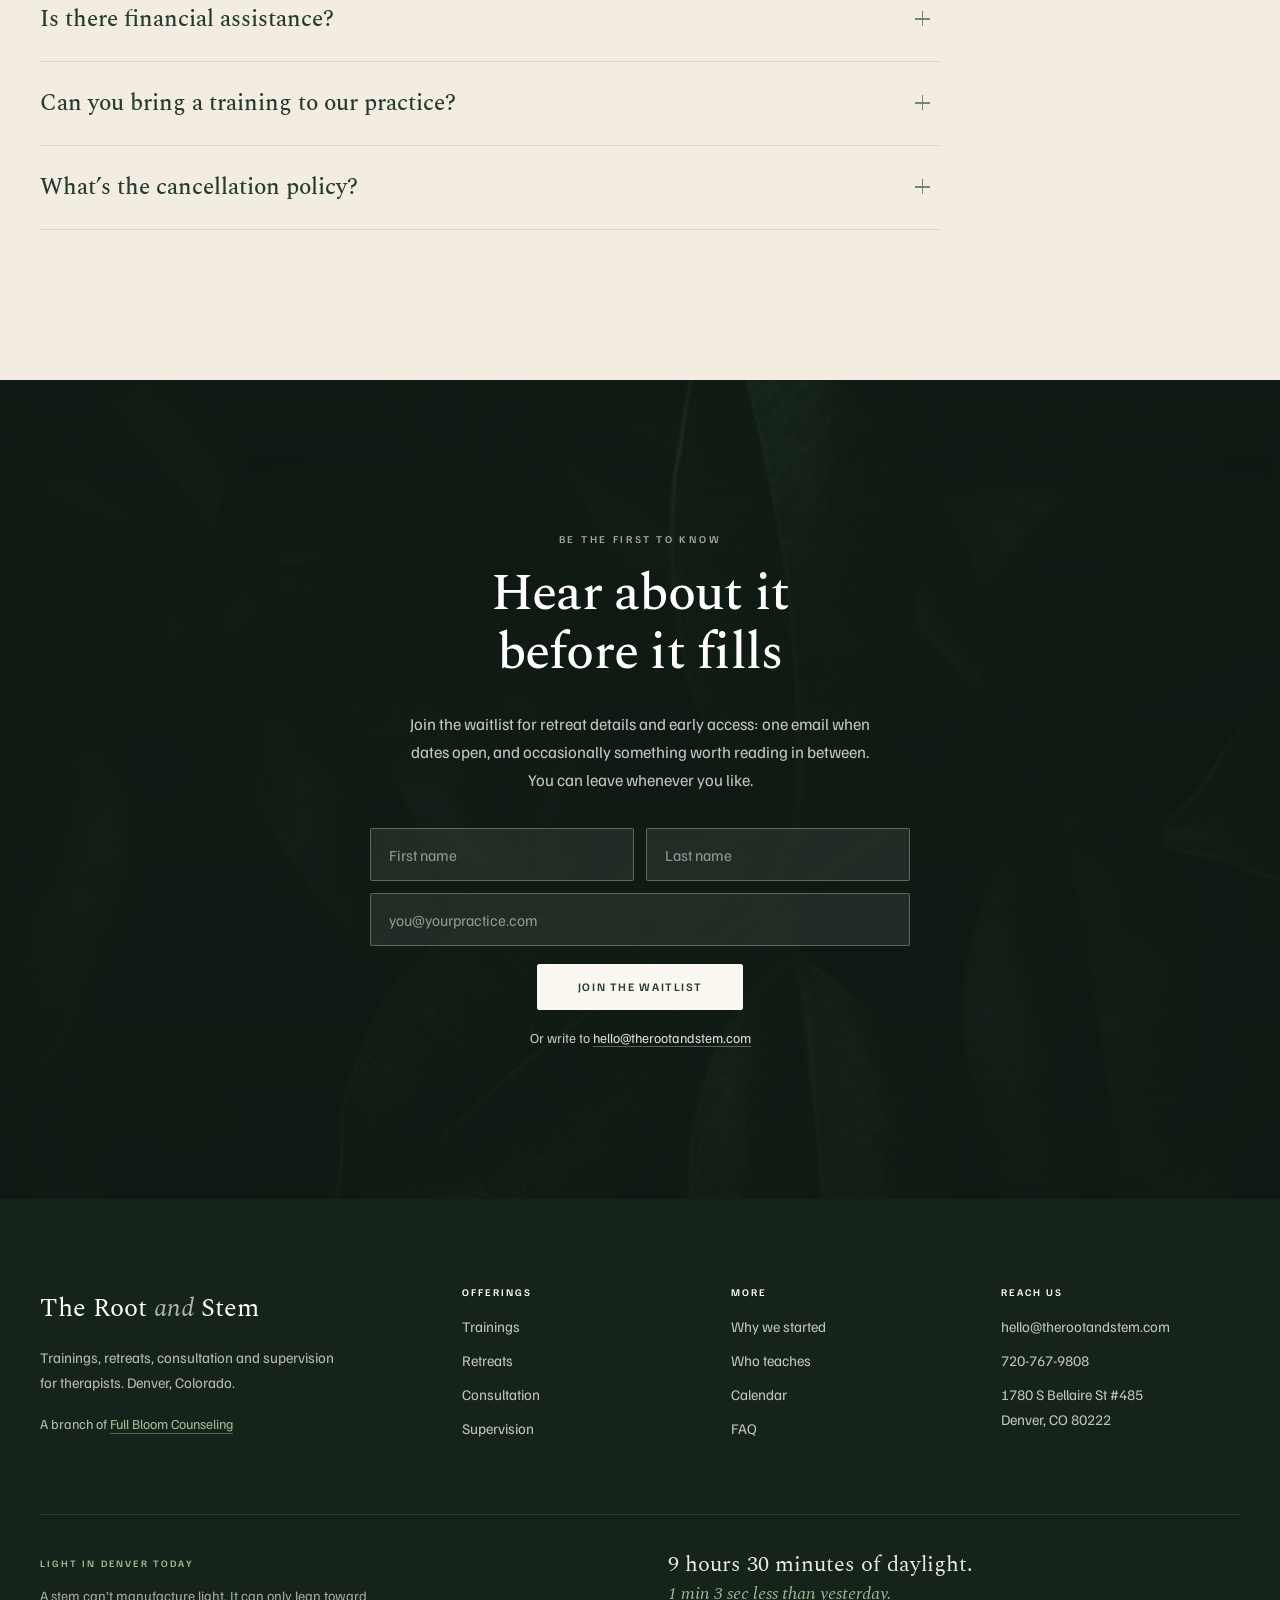
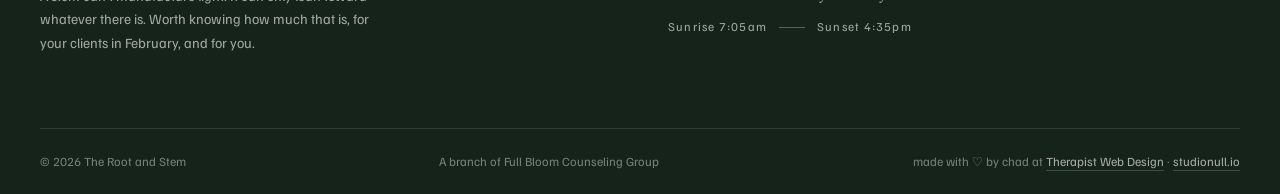
==== commit 2d9441a7: "Buttons never wrap; drop orphaned image files The join form's submit was clamped to a 220px min-widt" ====
--- a/index.html
+++ b/index.html
@@ -35,7 +35,7 @@
 <link rel="preload" as="image" type="image/avif" href="images/hero-roses-1440.avif"
       imagesrcset="images/hero-roses-640.avif 640w, images/hero-roses-1024.avif 1024w, images/hero-roses-1440.avif 1440w, images/hero-roses-2000.avif 2000w"
       imagesizes="100vw" fetchpriority="high">
-<link rel="stylesheet" href="css/style.css?v=17">
+<link rel="stylesheet" href="css/style.css?v=18">
 
 <script type="application/ld+json">
 {
--- a/css/style.css
+++ b/css/style.css
@@ -147,7 +147,11 @@
 
 /* ── Buttons ──────────────────────────────────────────────── */
 .btn{
-  display:inline-block;padding:16px 34px;border-radius:2px;
+  /* nowrap: a button label is never allowed to break onto a second line. The
+     join form's submit was sized to a 220px min-width with a label that
+     measures ~214px on Linux and a few px wider on a Mac, so a hover repaint
+     could tip it into wrapping. */
+  display:inline-block;padding:16px 34px;border-radius:2px;white-space:nowrap;
   font-size:.72rem;font-weight:600;letter-spacing:.14em;text-transform:uppercase;line-height:1;
   border:1.5px solid transparent;transition:background .3s var(--e-out),color .3s var(--e-out),border-color .3s var(--e-out)
 }
@@ -599,7 +603,7 @@
 /* ── Signup: two fields now ────────────────────────────────── */
 .signup input[type="text"]{flex:1 1 170px}
 .signup input[type="email"]{flex:2 1 240px}
-.signup button[type="submit"]{flex:0 0 auto;margin:6px auto 0;min-width:220px}
+.signup button[type="submit"]{flex:0 0 auto;margin:6px auto 0;padding-inline:40px}
 .signup input[aria-invalid="true"]{border-color:#C98A6B}
 @media (max-width:560px){
   /* Column direction: flex-grow must be 0 or the inputs stretch vertically */
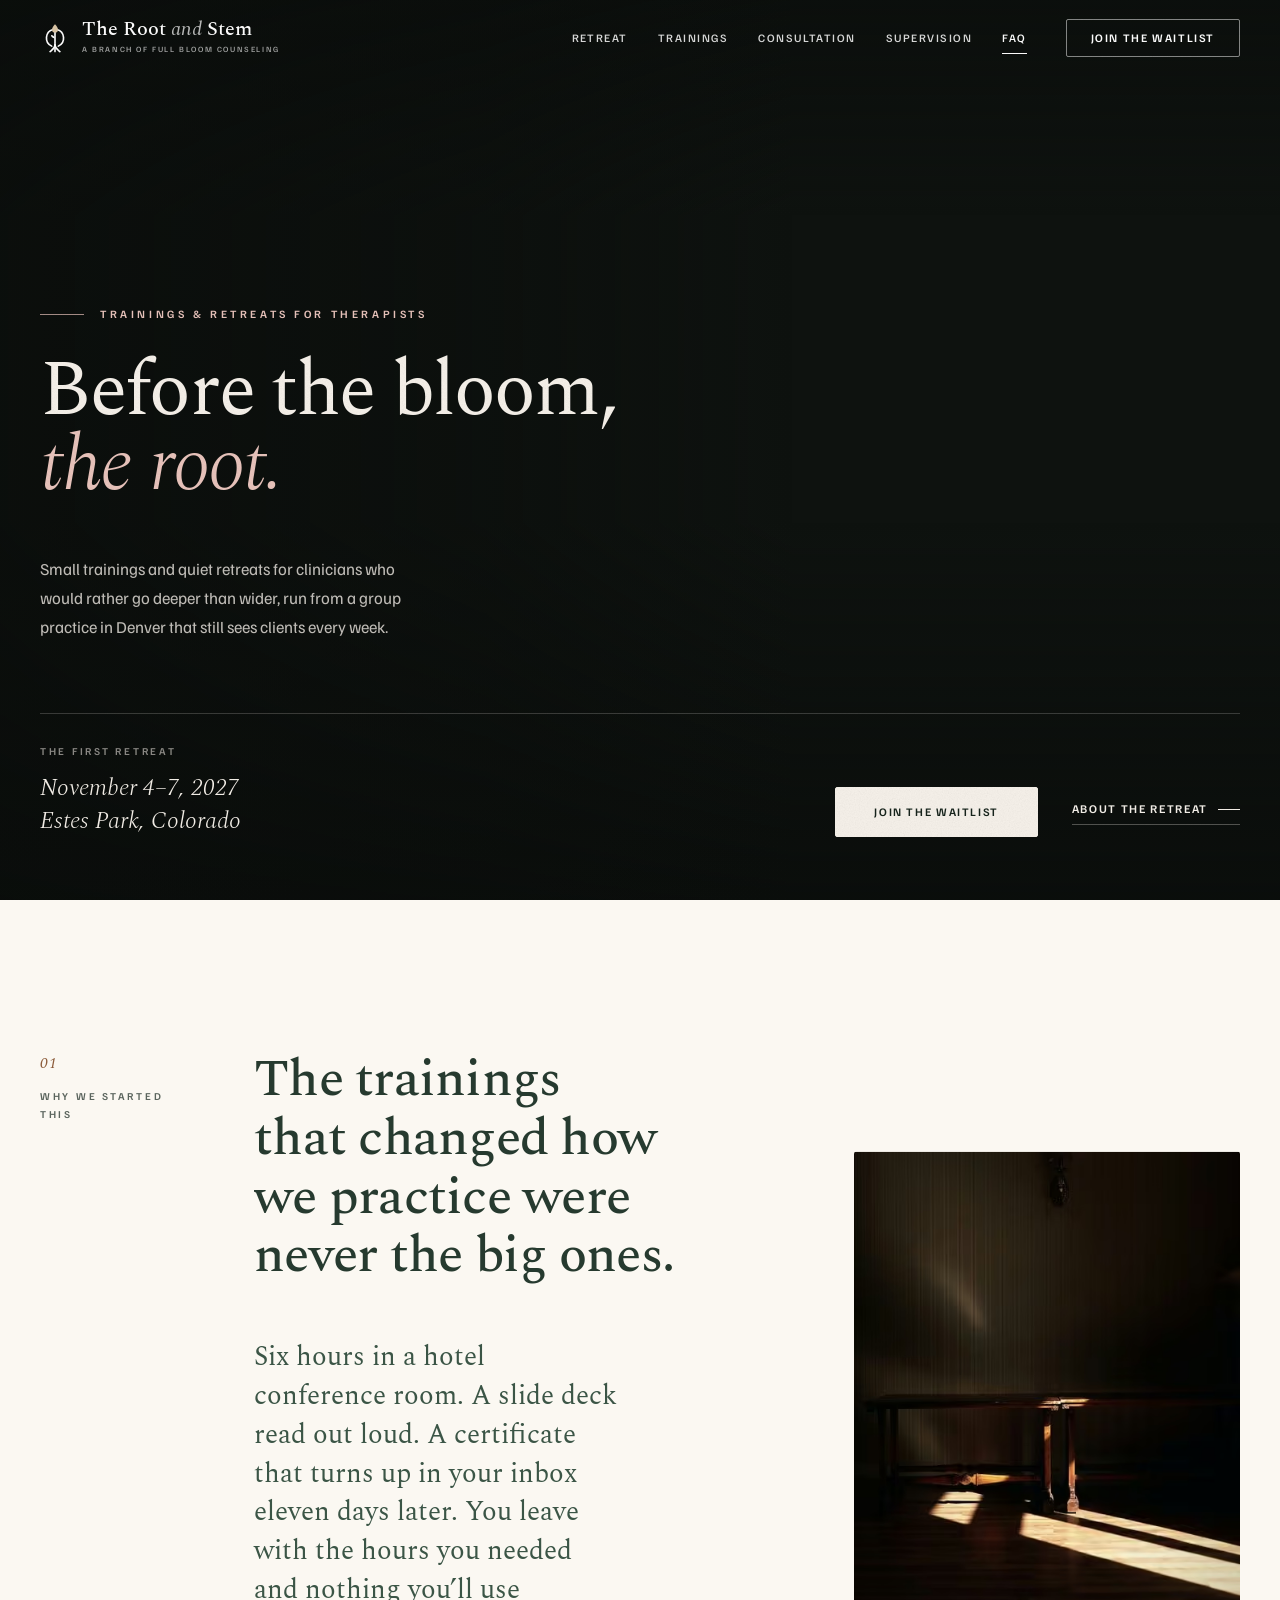
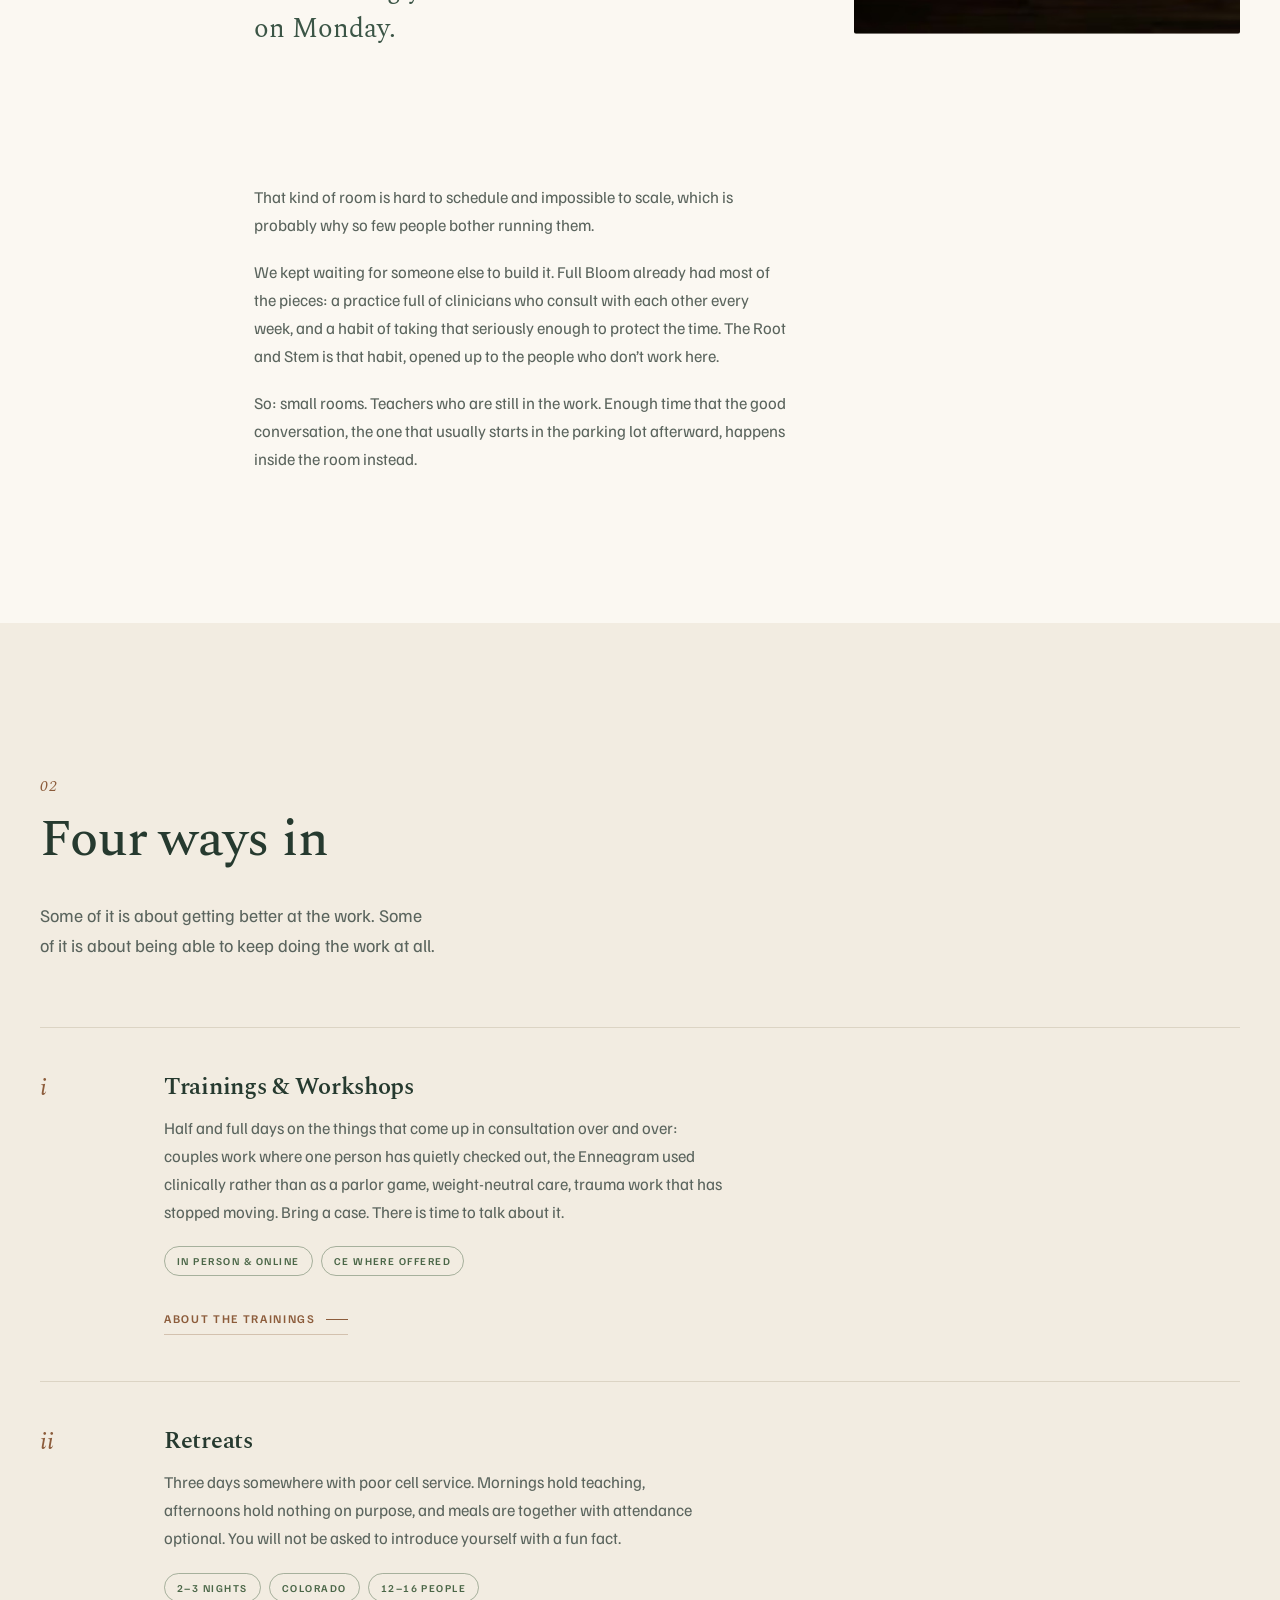
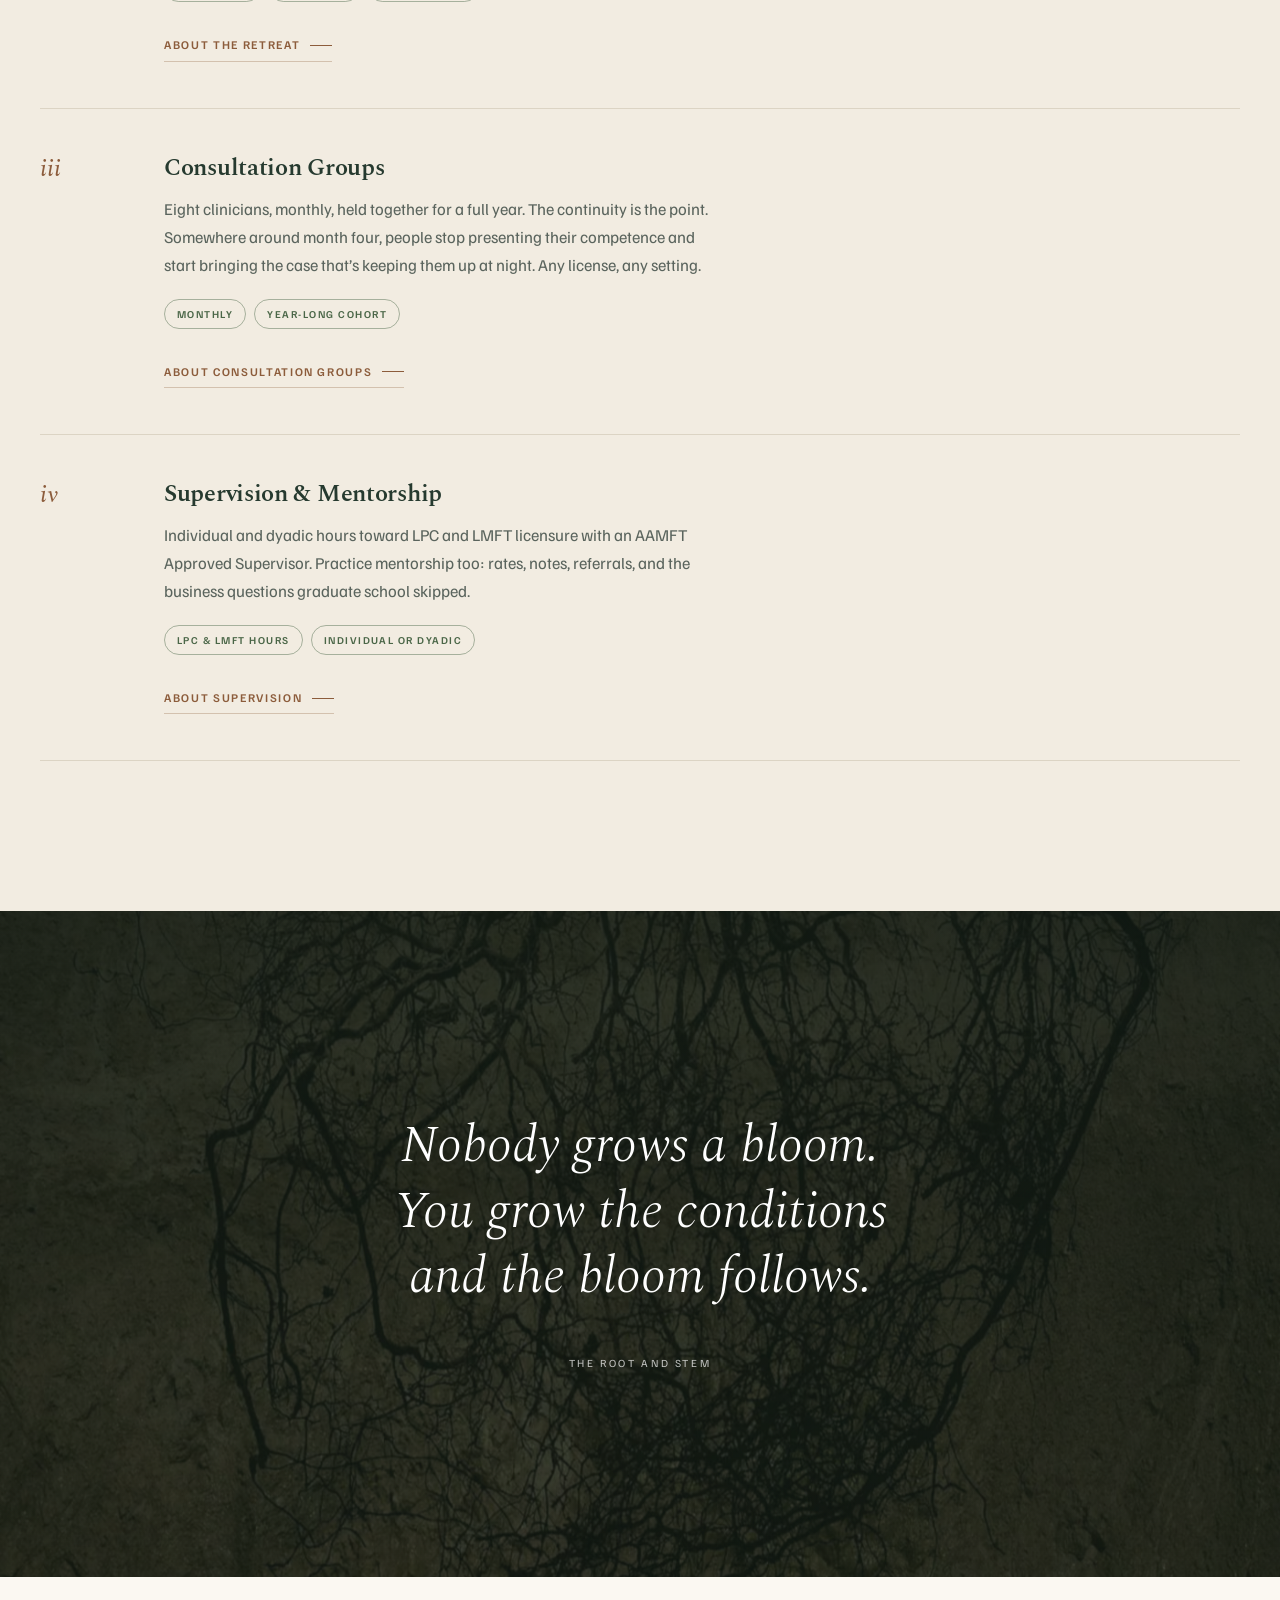
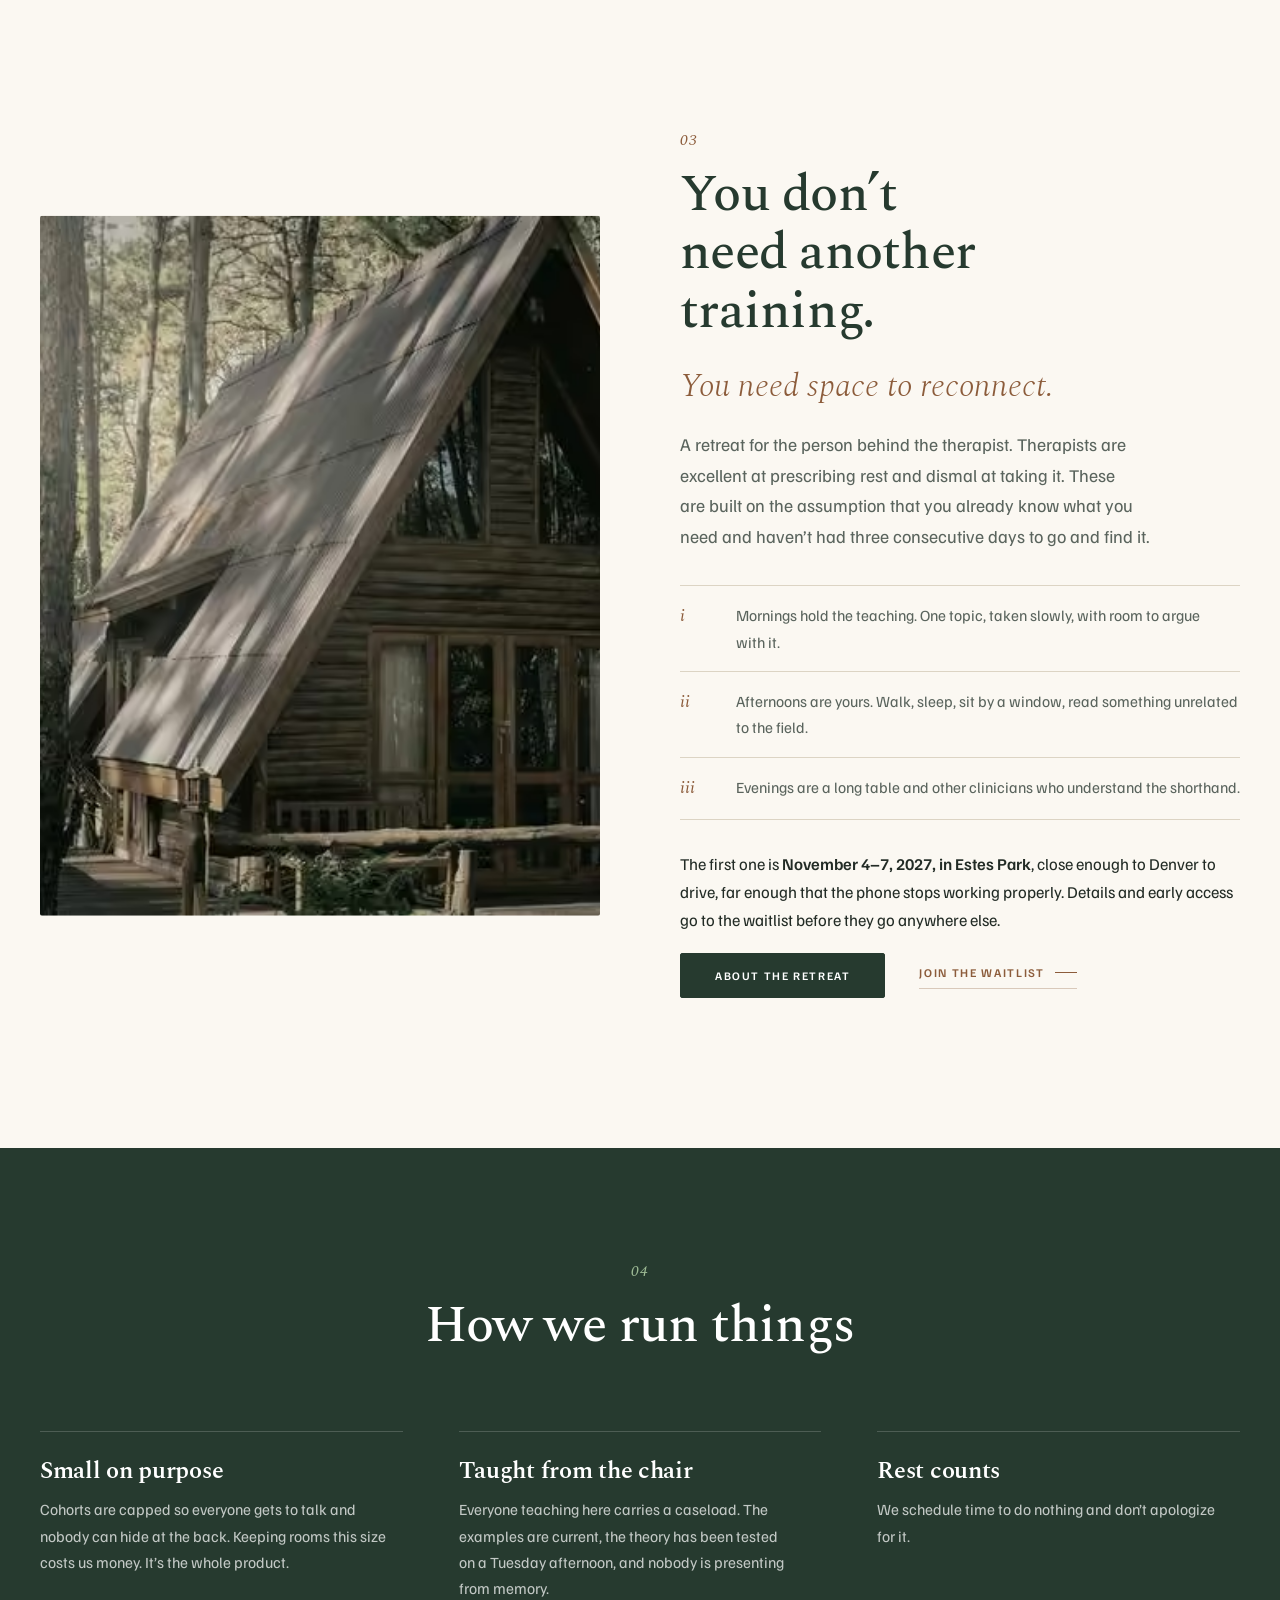
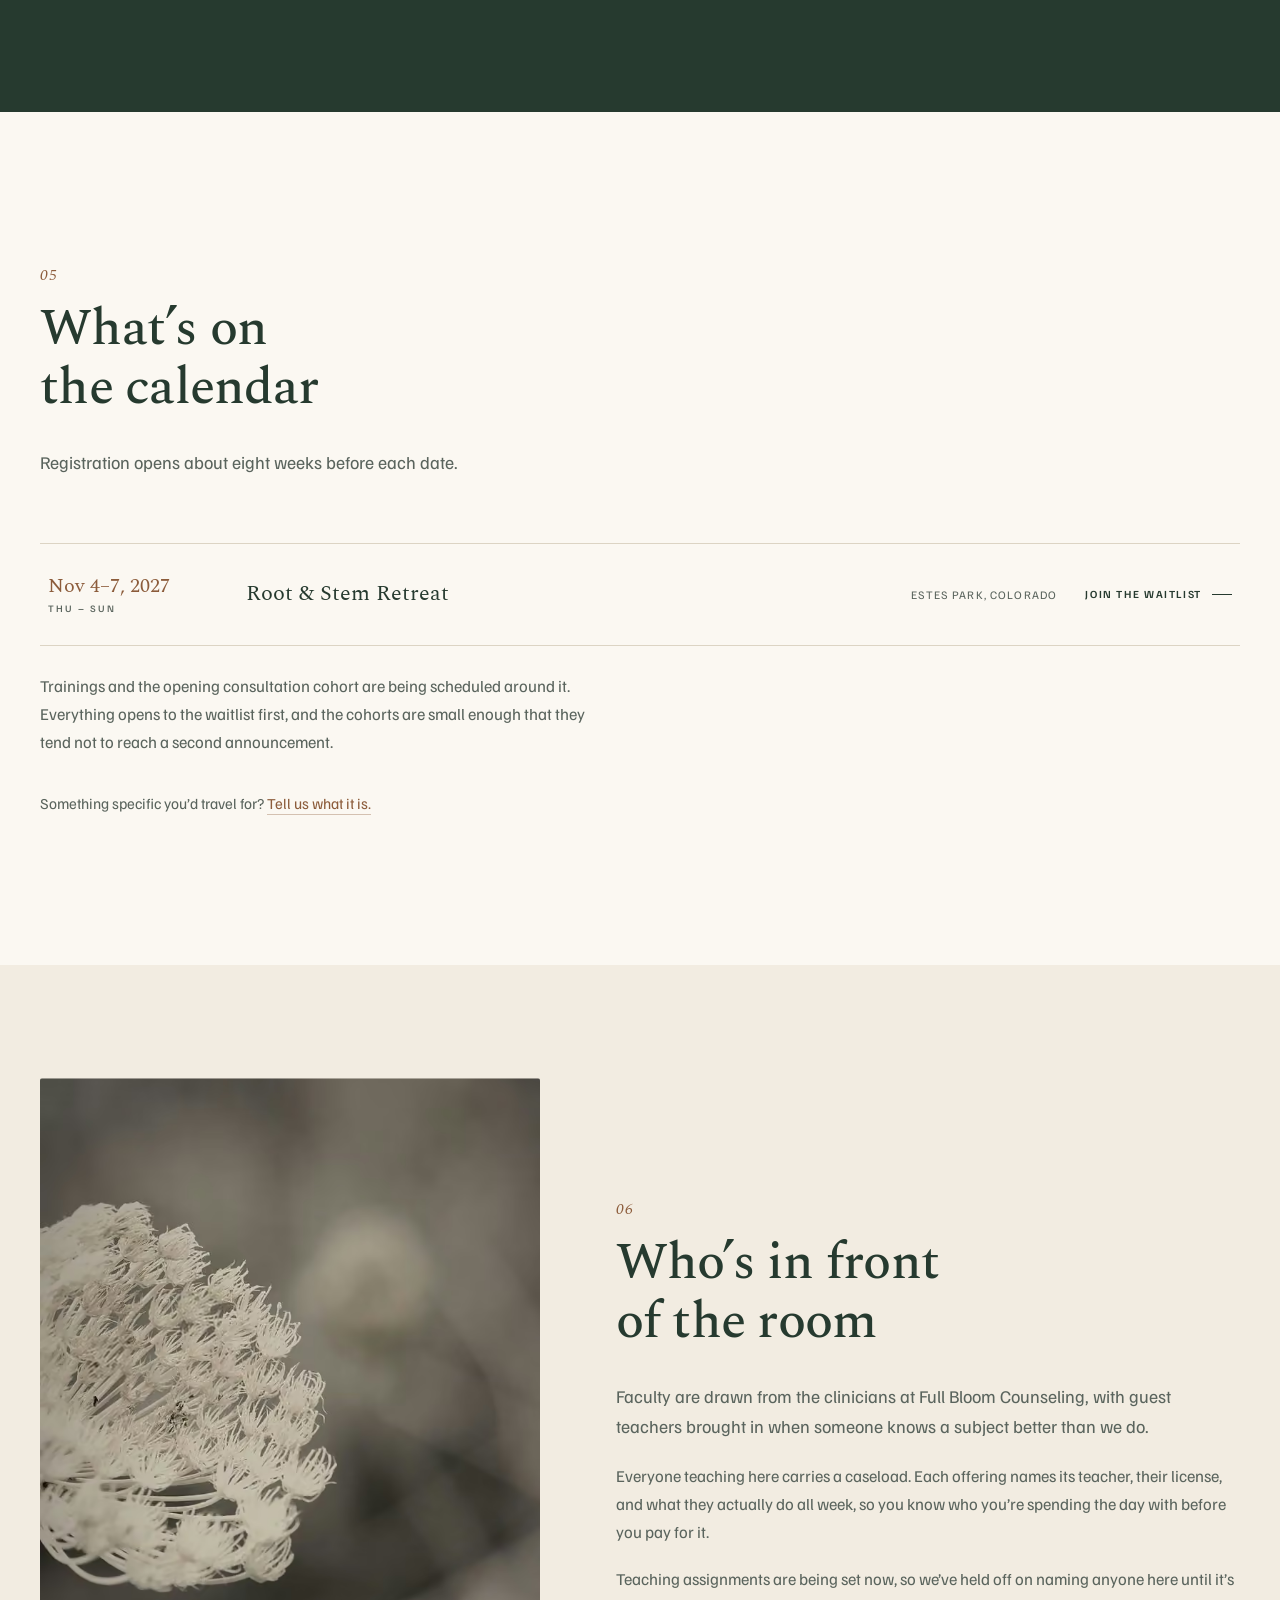
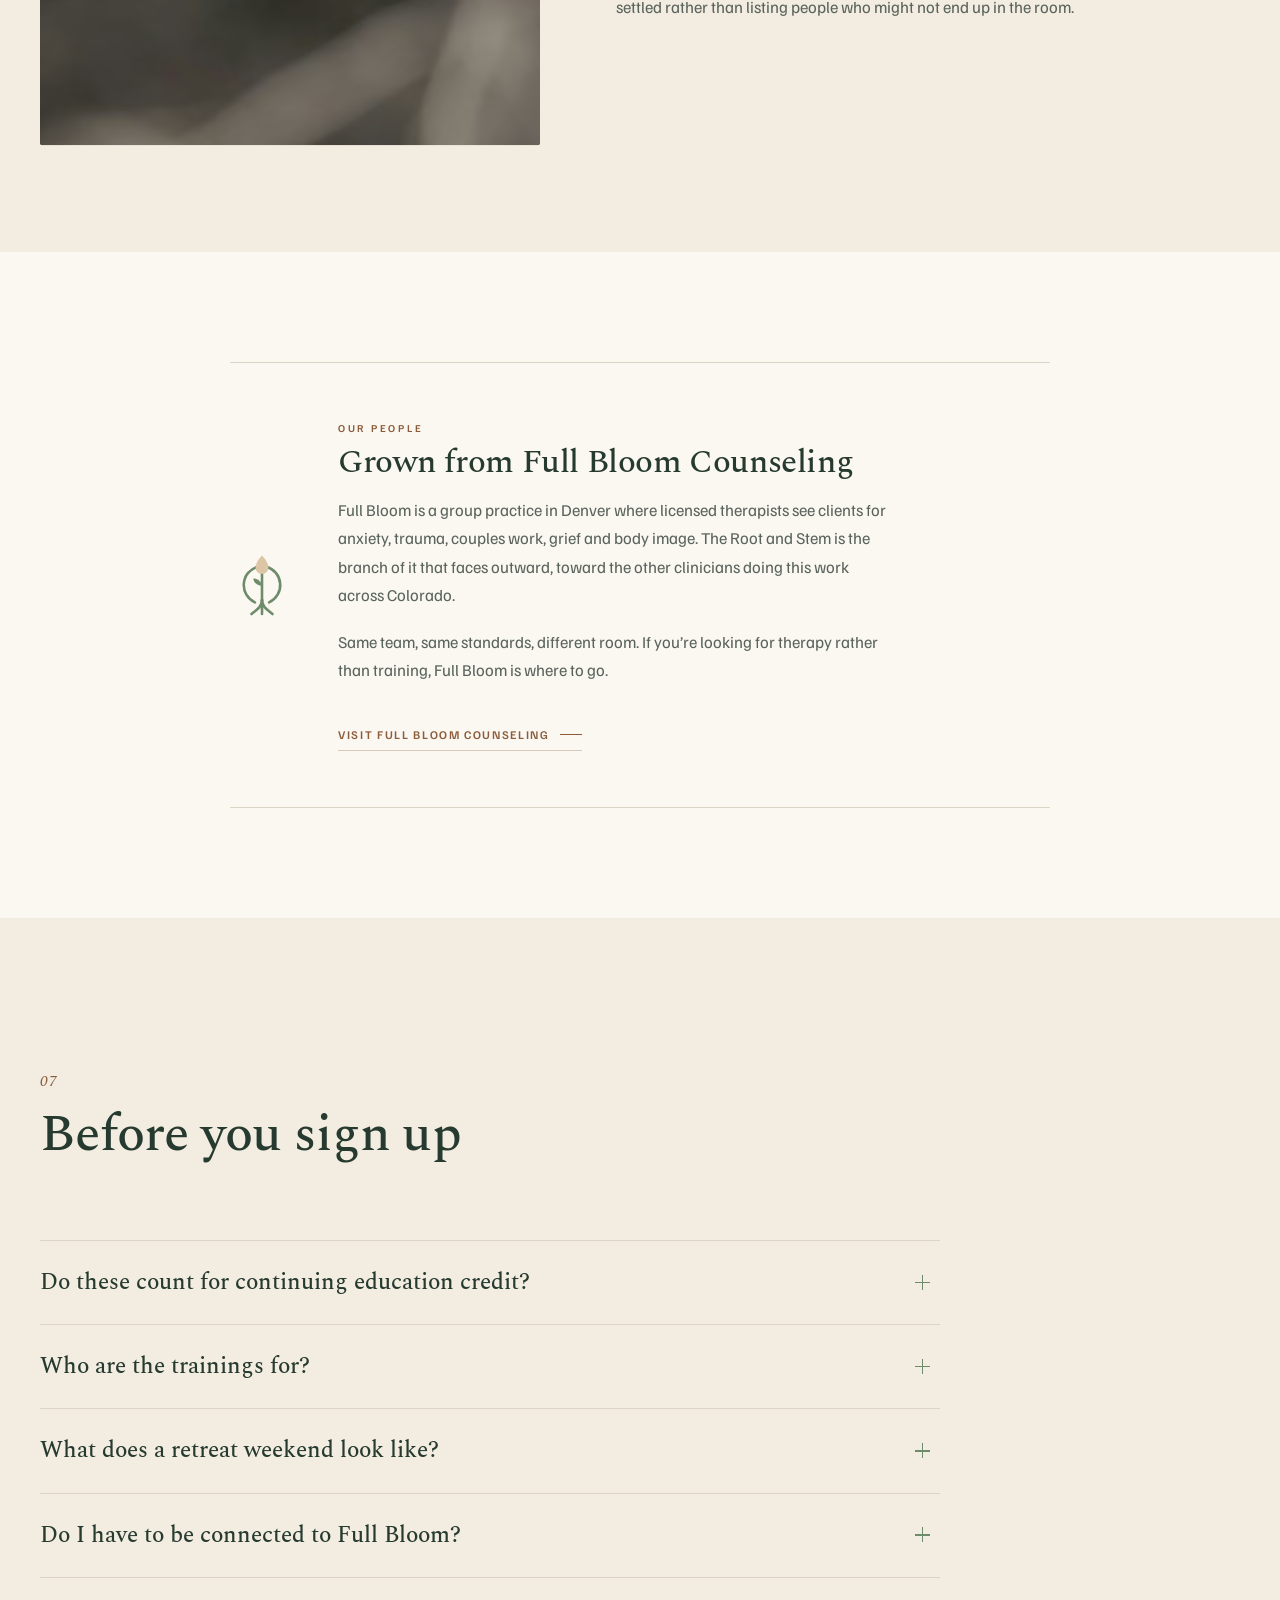
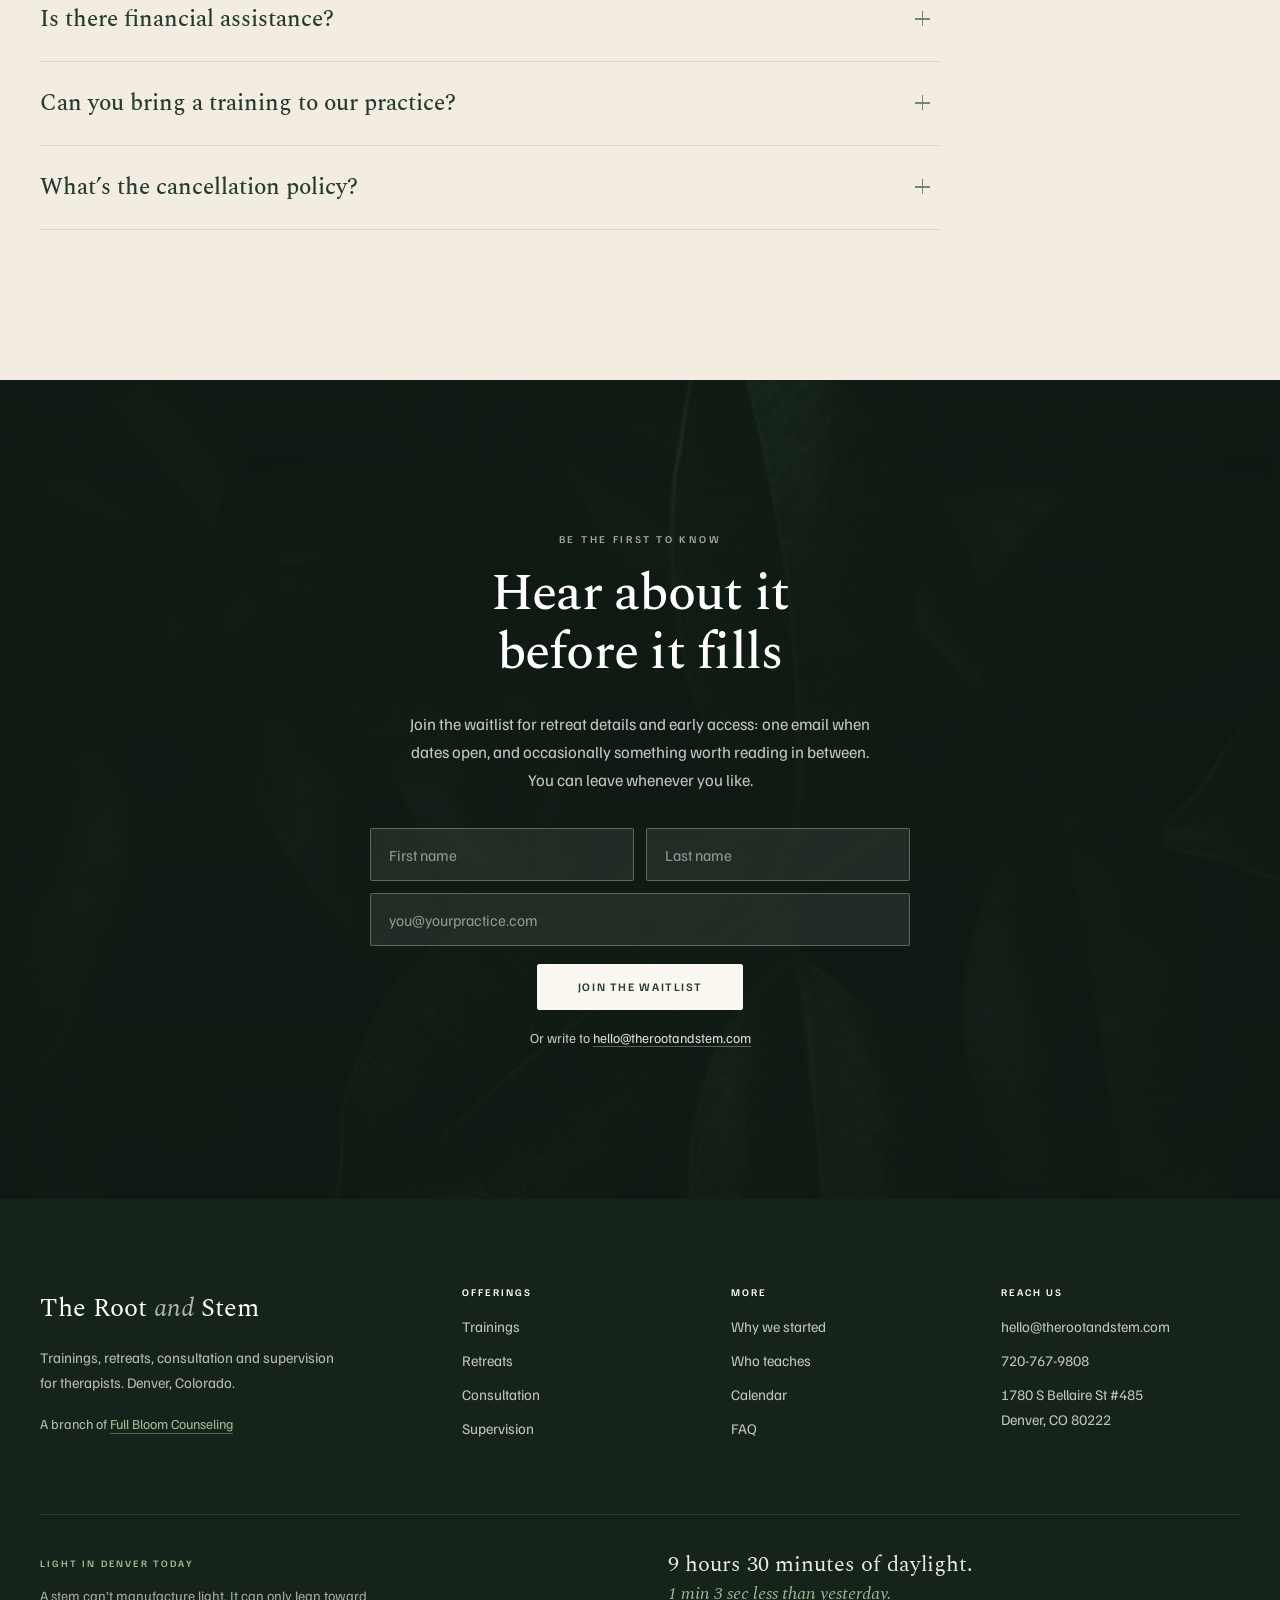
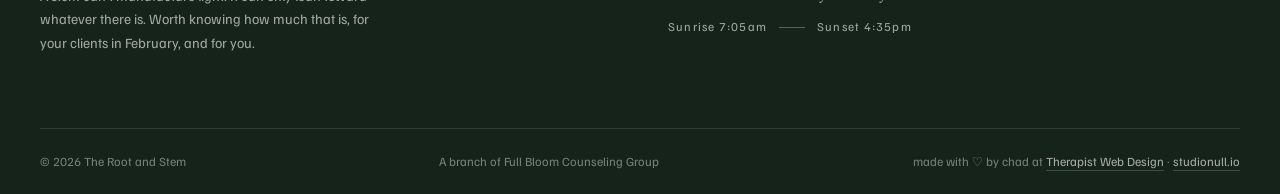
==== commit 849247d7: "Calendar row link no longer wraps on hover The previous fix was aimed at the signup button; the link" ====
--- a/index.html
+++ b/index.html
@@ -35,7 +35,7 @@
 <link rel="preload" as="image" type="image/avif" href="images/hero-roses-1440.avif"
       imagesrcset="images/hero-roses-640.avif 640w, images/hero-roses-1024.avif 1024w, images/hero-roses-1440.avif 1440w, images/hero-roses-2000.avif 2000w"
       imagesizes="100vw" fetchpriority="high">
-<link rel="stylesheet" href="css/style.css?v=18">
+<link rel="stylesheet" href="css/style.css?v=19">
 
 <script type="application/ld+json">
 {
--- a/css/style.css
+++ b/css/style.css
@@ -164,7 +164,7 @@
 .btn-line-light{background:transparent;color:#fff;border-color:rgba(255,255,255,.5)}
 .btn-line-light:hover{background:rgba(255,255,255,.12);border-color:#fff}
 
-.link-arrow{
+.link-arrow{white-space:nowrap;
   display:inline-flex;align-items:center;gap:10px;
   font-size:.74rem;font-weight:600;letter-spacing:.14em;text-transform:uppercase;color:var(--clay-dark);
   padding-bottom:5px;border-bottom:1px solid rgba(140,92,59,.3);transition:border-color .3s,color .3s
@@ -379,7 +379,9 @@
 
 .agenda{border-top:1px solid var(--rule)}
 .agenda-row{
-  display:grid;grid-template-columns:170px minmax(0,1fr) auto 150px;gap:28px;align-items:center;
+  /* last column is auto, not 150px: the link's arrow grows 22->34px on hover,
+     and at 150px that pushed "Join the waitlist" onto a second line. */
+  display:grid;grid-template-columns:170px minmax(0,1fr) auto auto;gap:28px;align-items:center;
   padding:30px 8px;border-bottom:1px solid var(--rule);transition:background .4s var(--e-out),padding-left .4s var(--e-out)
 }
 .agenda-row:hover{background:rgba(110,139,106,.06);padding-left:18px}
@@ -387,7 +389,7 @@
 .agenda-date b{display:block;font-family:var(--sans);font-size:.62rem;font-weight:500;letter-spacing:.2em;color:var(--ink-soft);margin-top:3px}
 .agenda-title{font-family:var(--serif);font-size:1.35rem;color:var(--forest)}
 .agenda-meta{font-size:.72rem;letter-spacing:.1em;text-transform:uppercase;color:var(--ink-soft)}
-.agenda-link{display:inline-flex;align-items:center;gap:10px;font-size:.68rem;font-weight:600;letter-spacing:.15em;text-transform:uppercase;color:var(--forest);justify-self:end}
+.agenda-link{display:inline-flex;align-items:center;gap:10px;white-space:nowrap;font-size:.68rem;font-weight:600;letter-spacing:.15em;text-transform:uppercase;color:var(--forest);justify-self:end}
 .agenda-link i{width:20px;height:1px;background:currentColor;transition:width .3s var(--e-out)}
 .agenda-link:hover{color:var(--clay-dark)}
 .agenda-link:hover i{width:32px}
